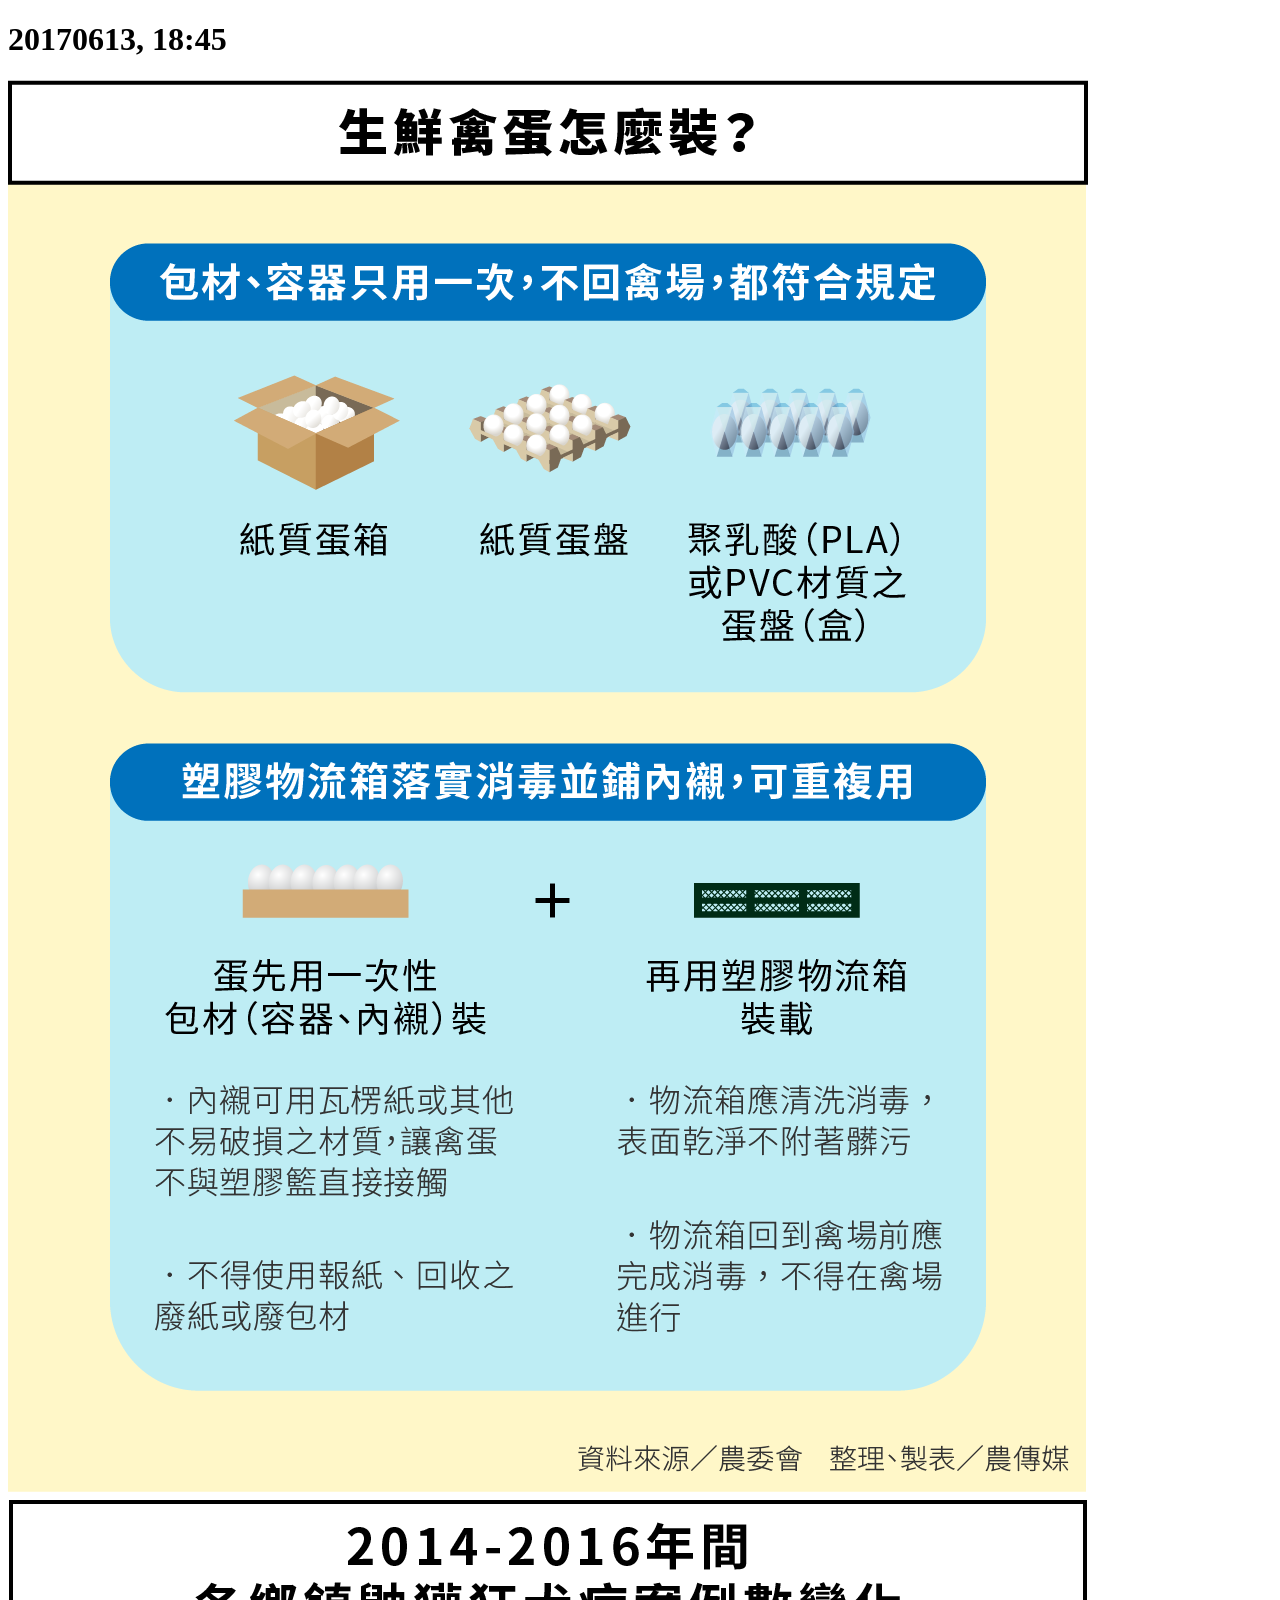
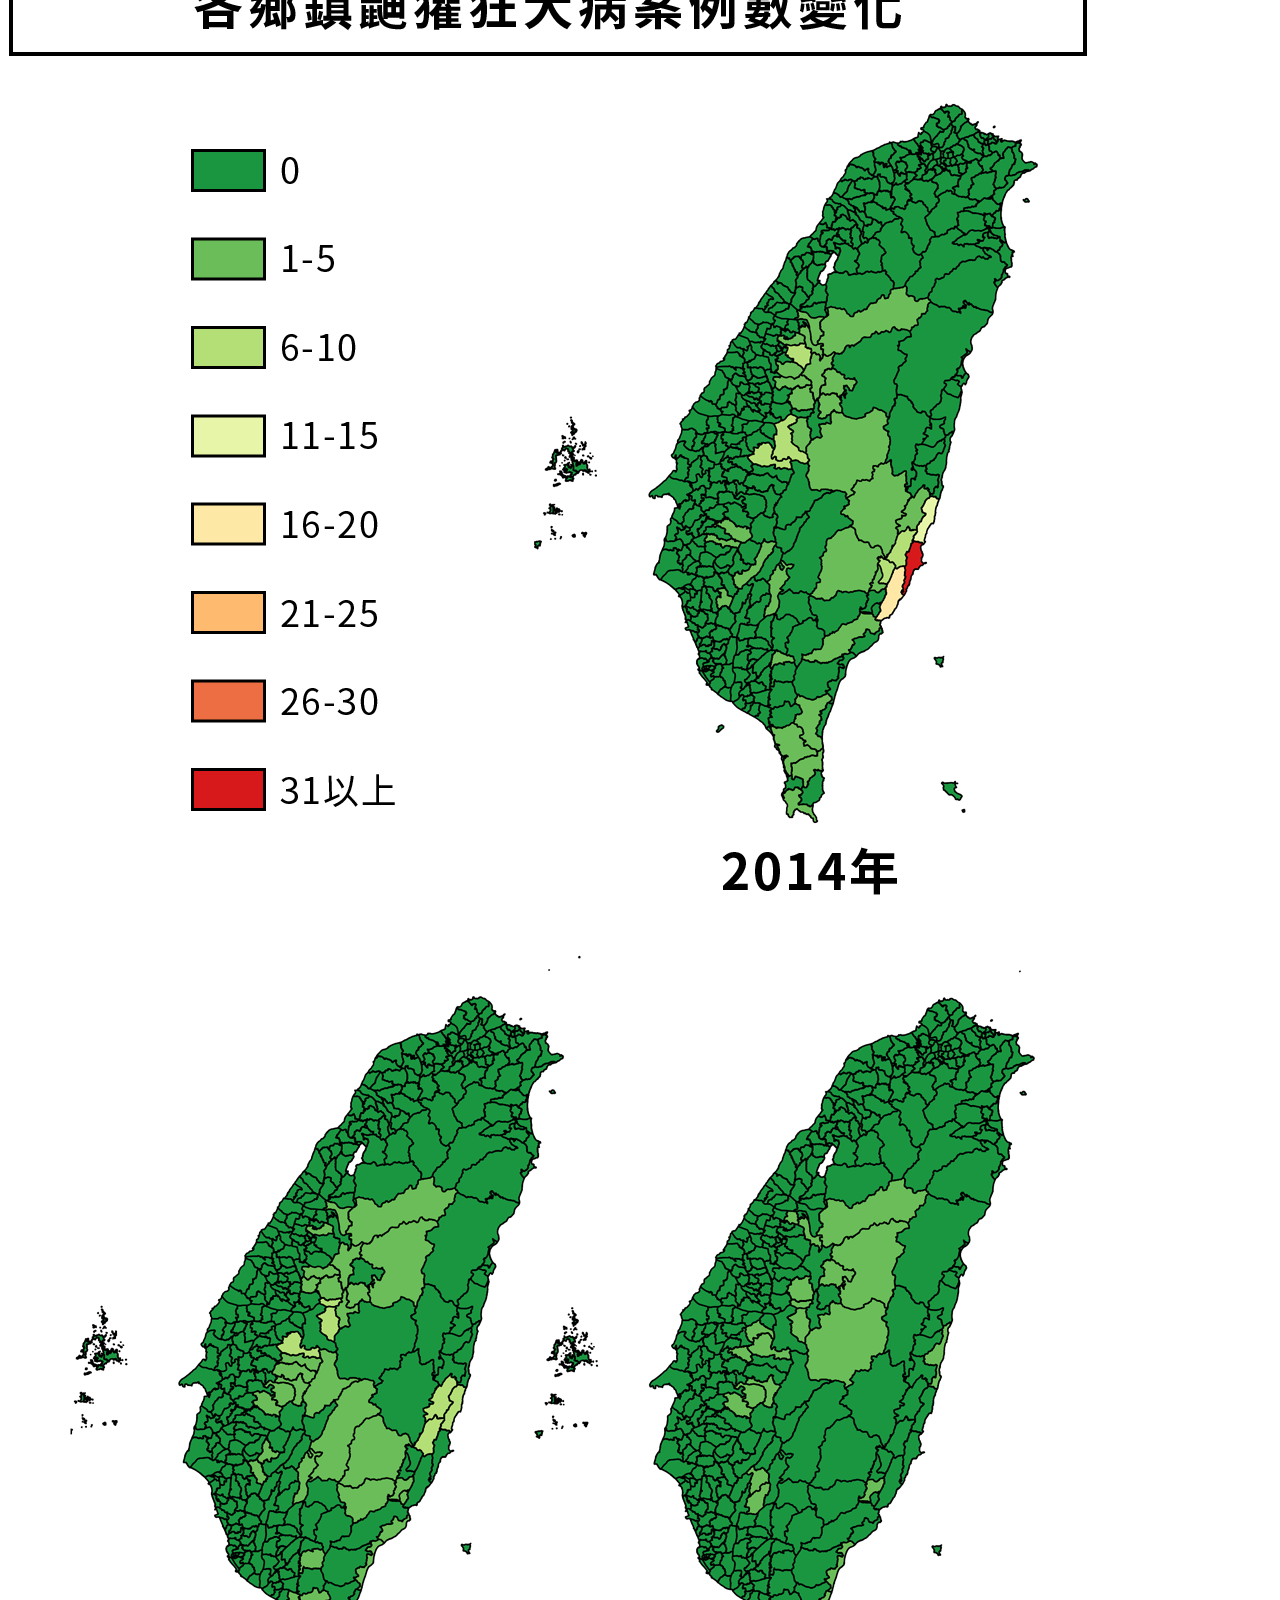
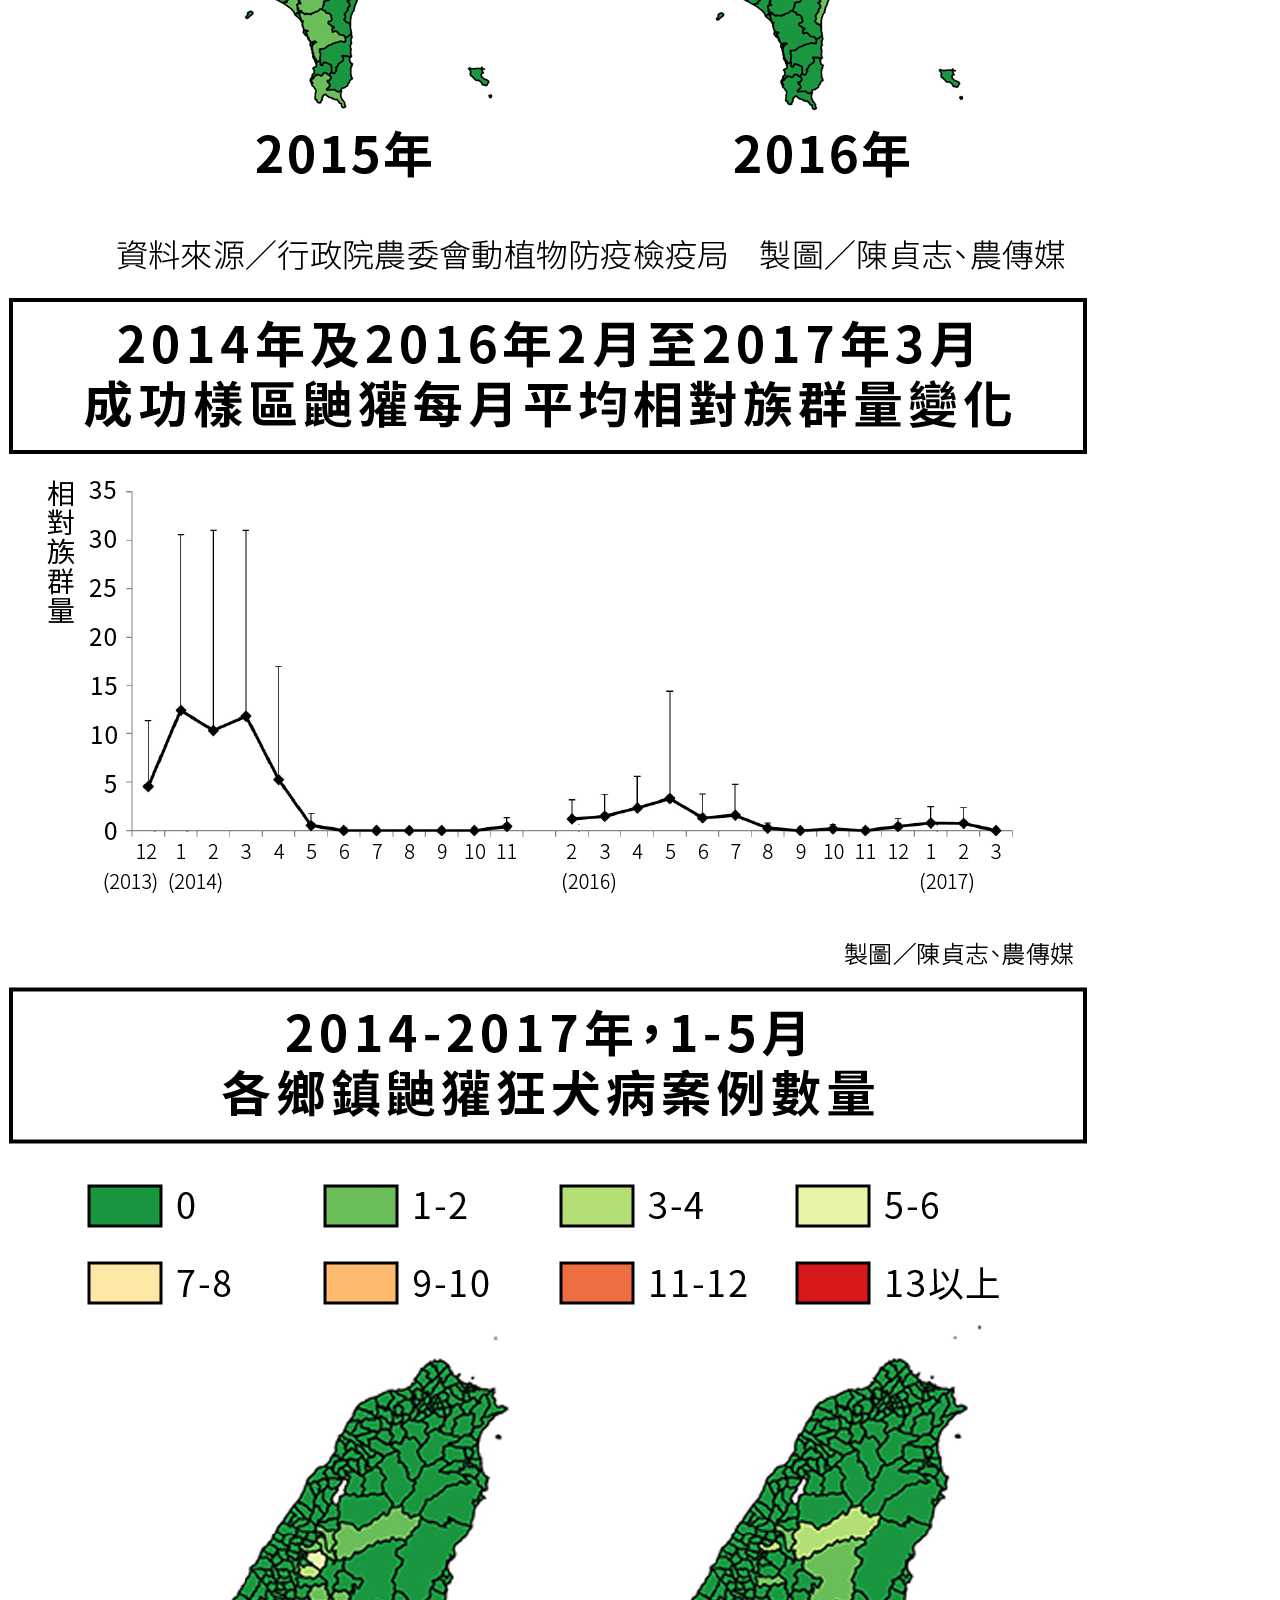
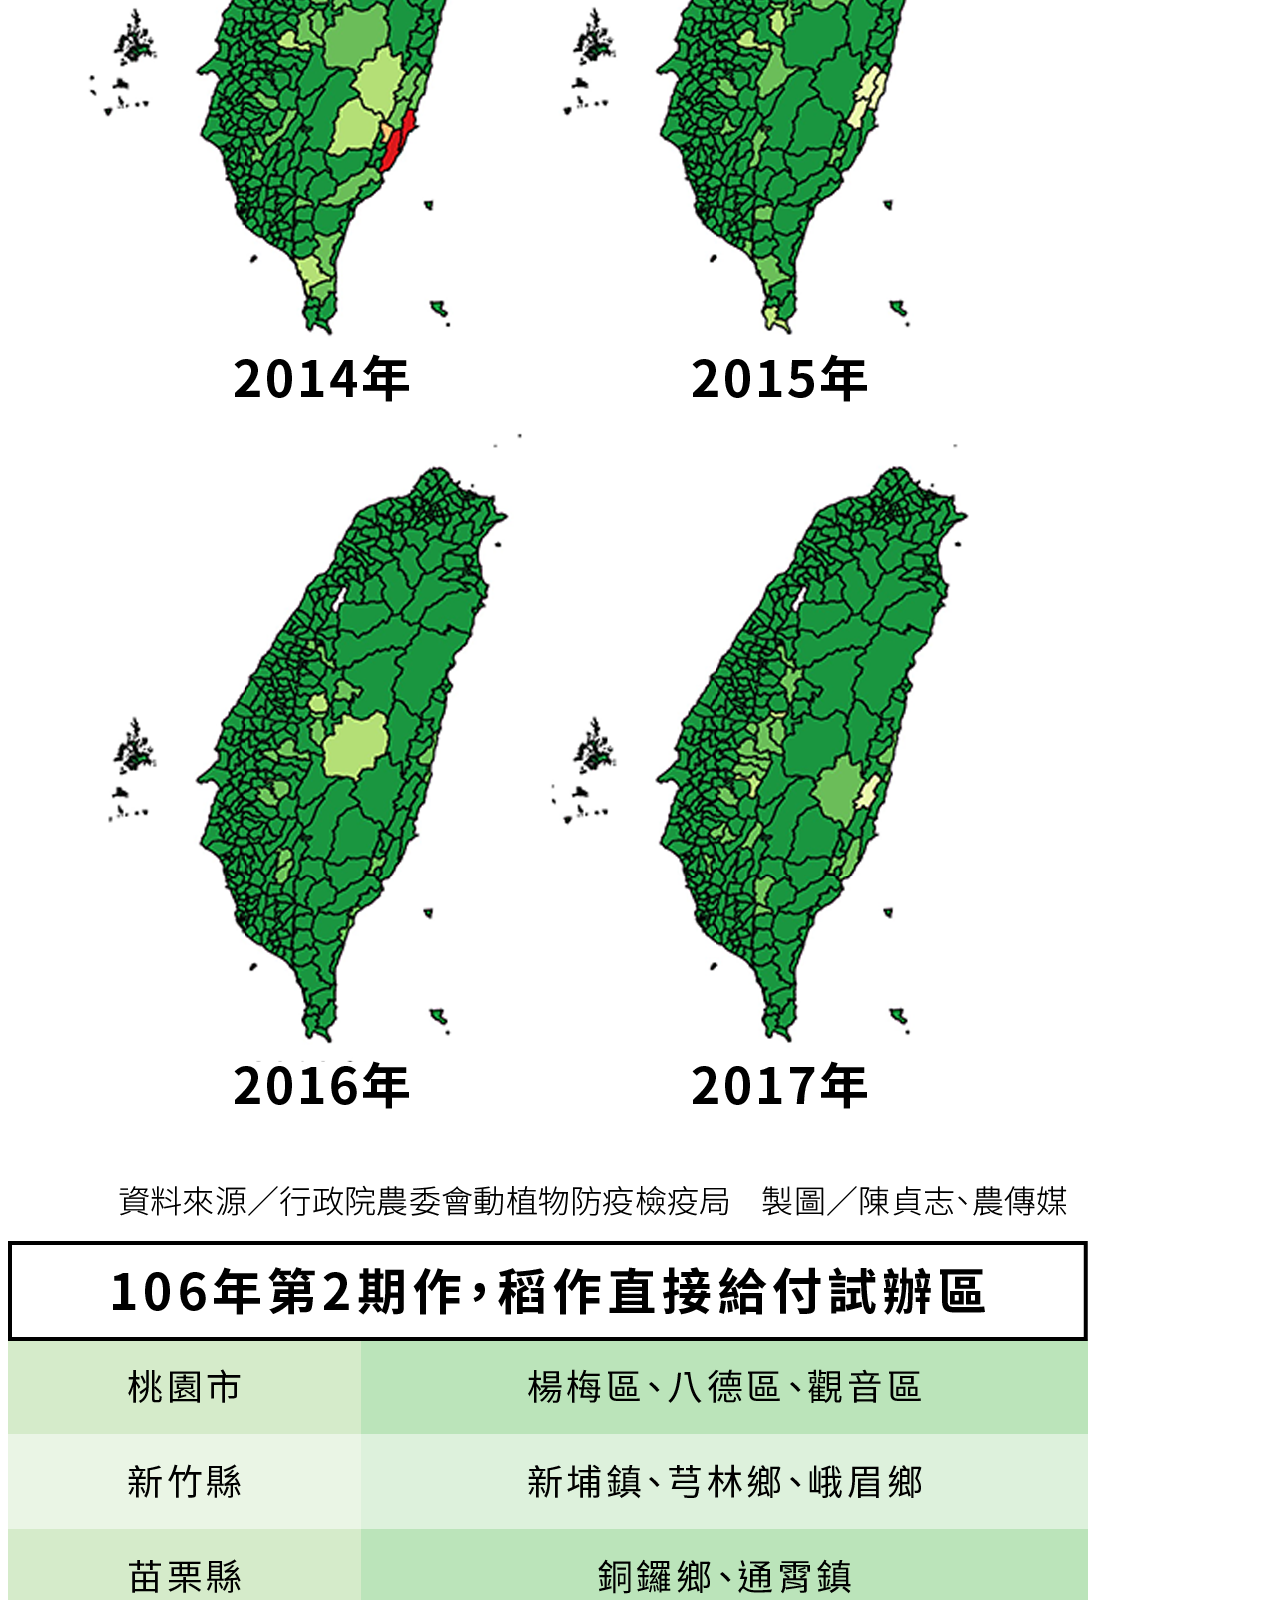
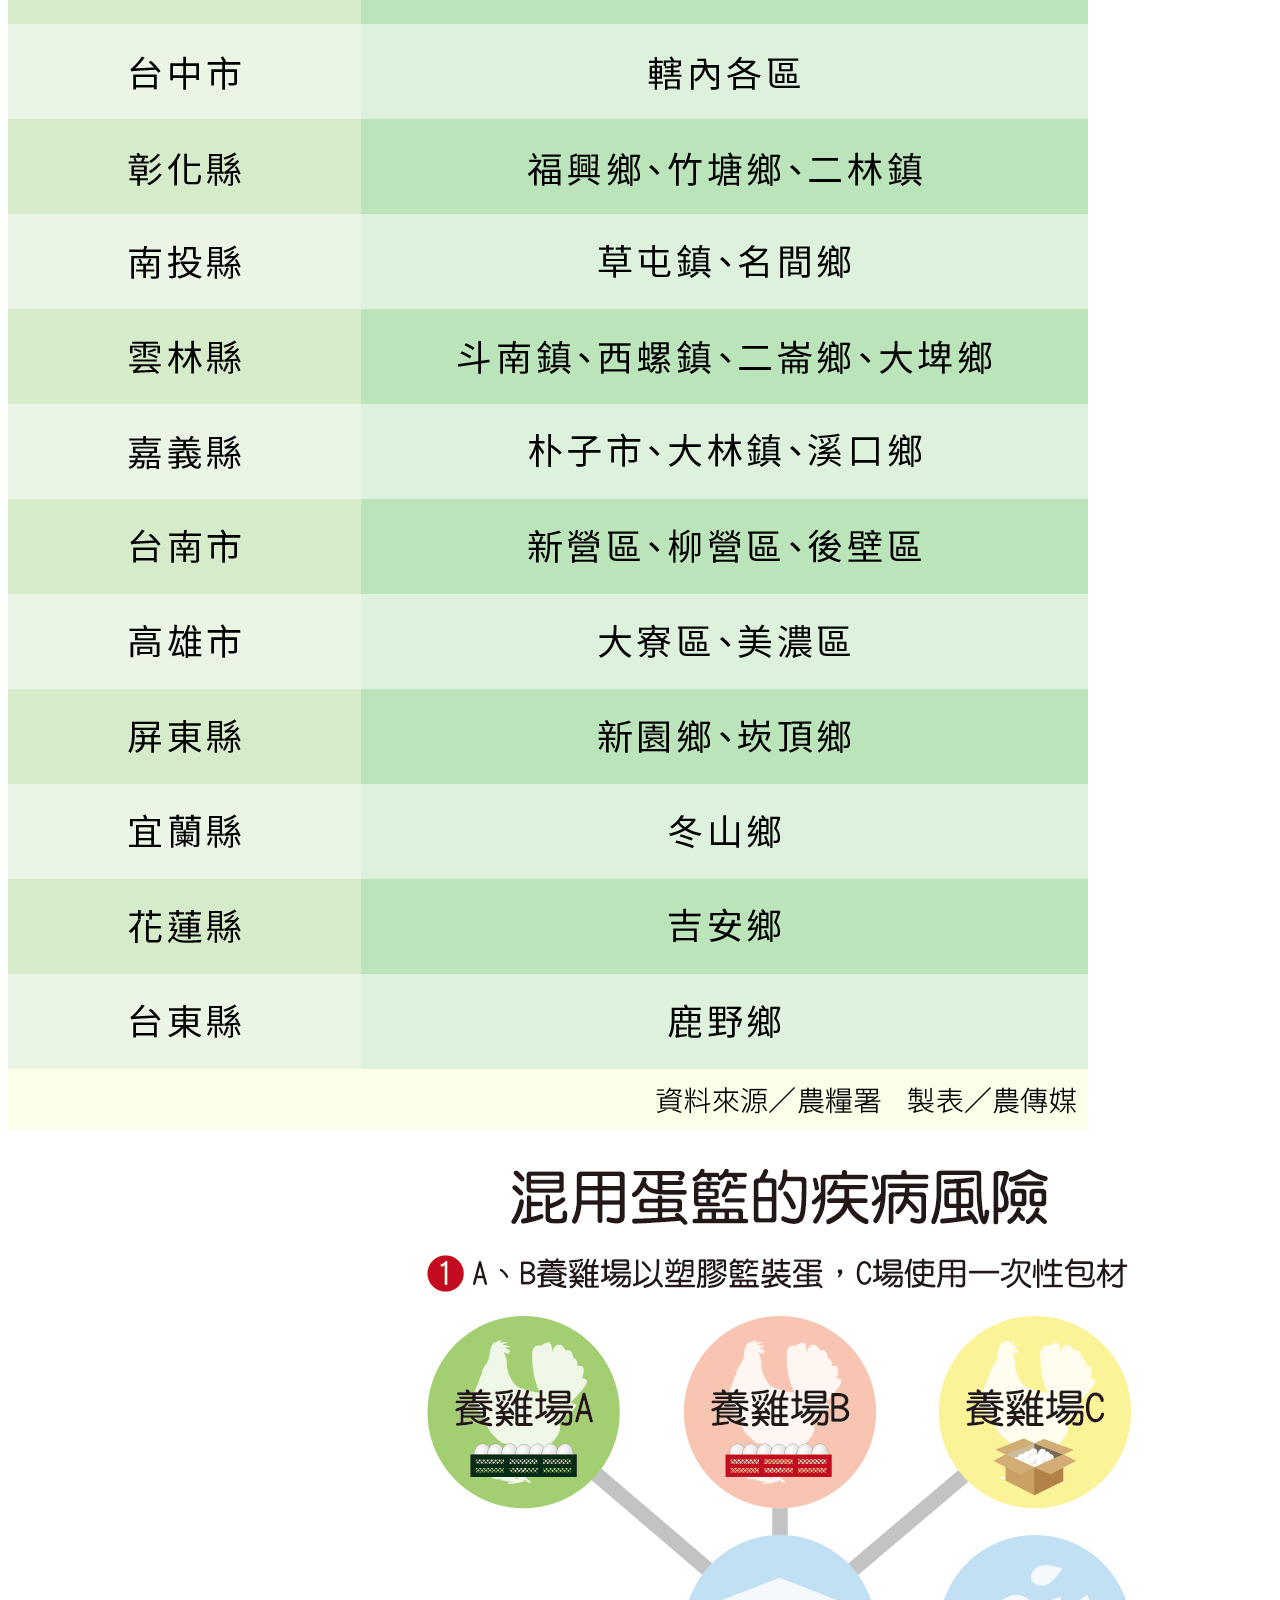
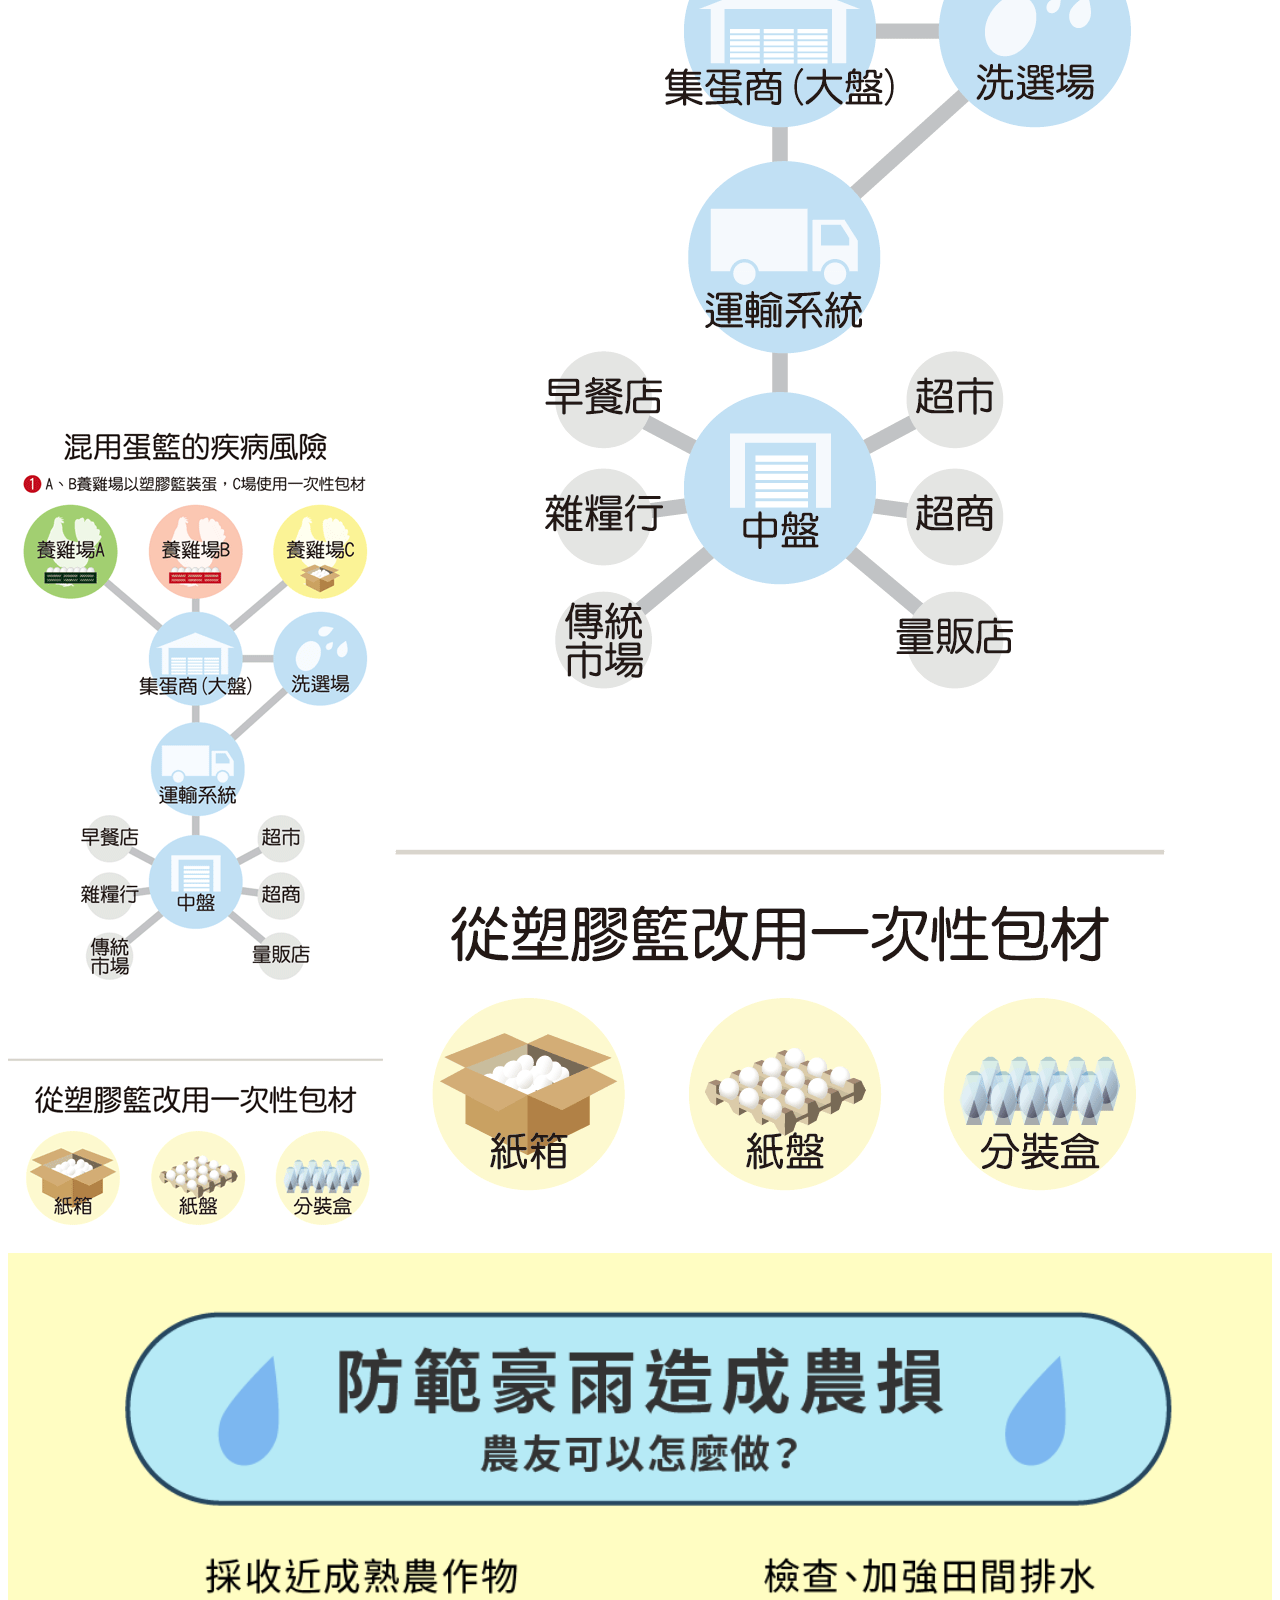
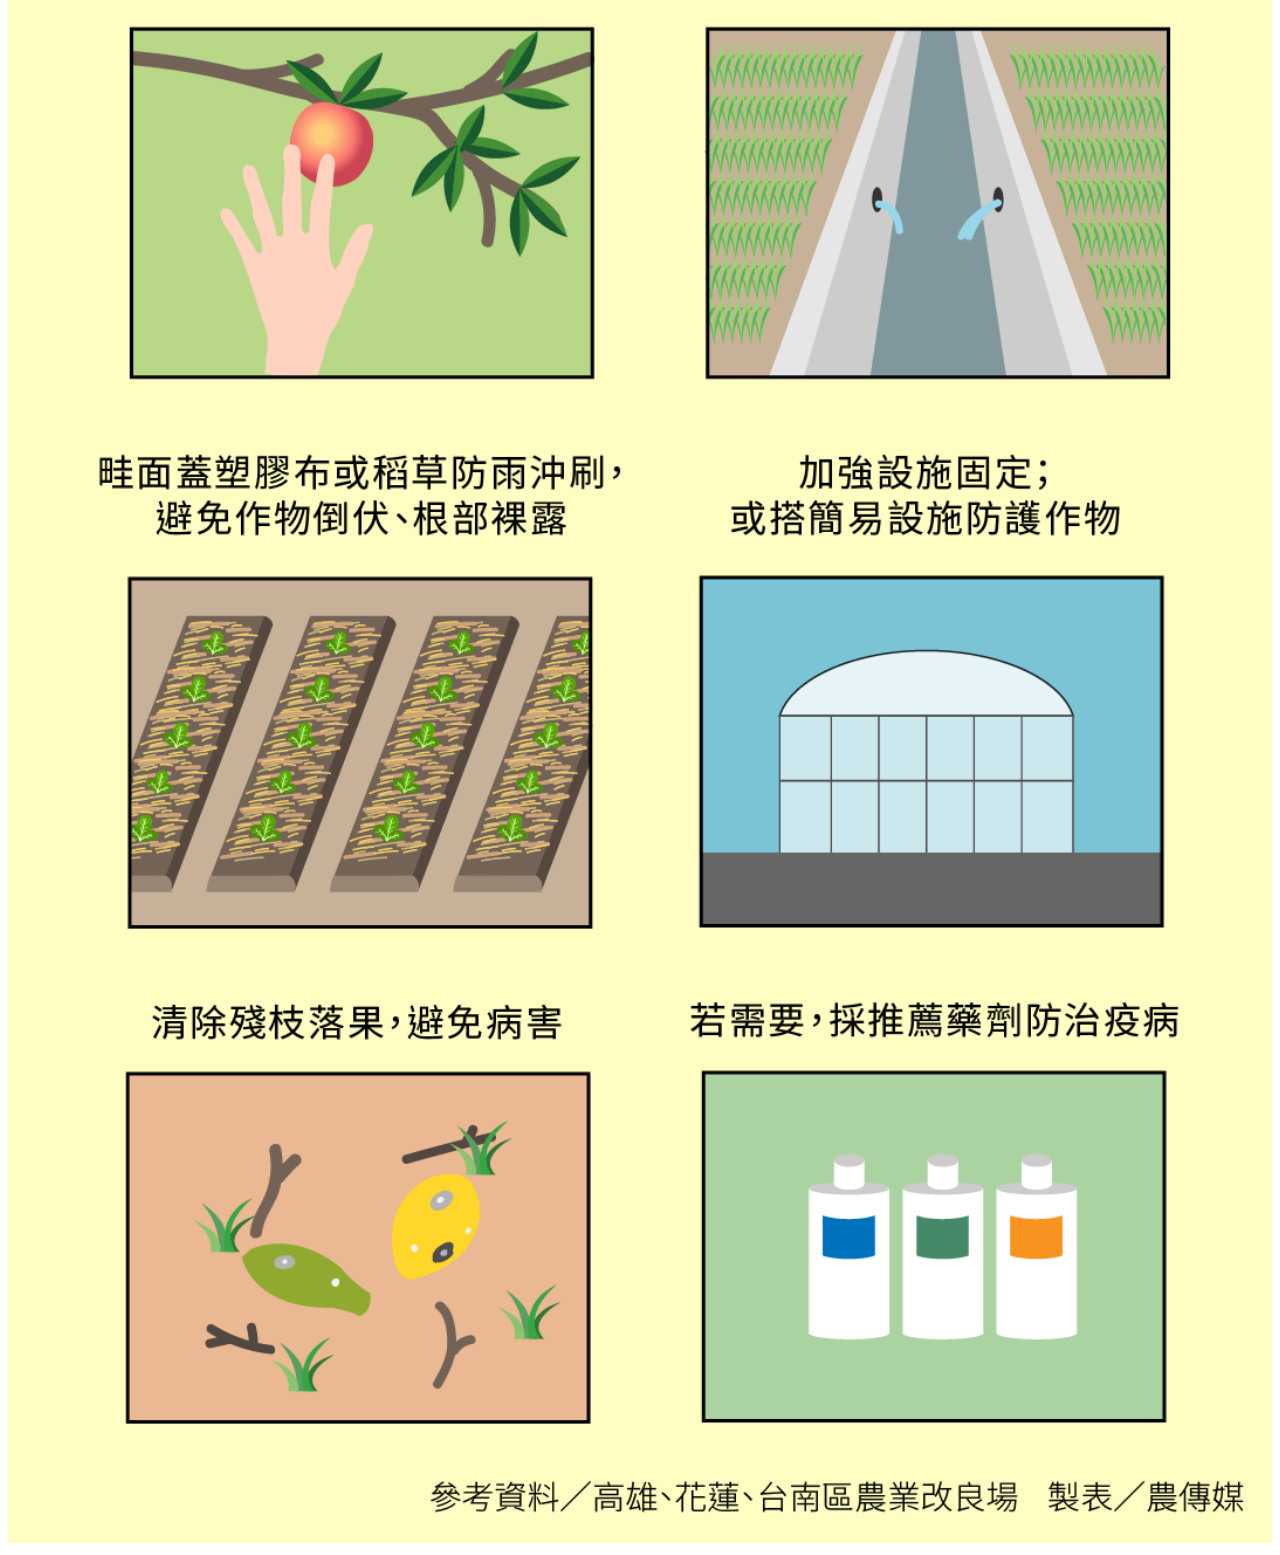
==== agriharvest/index.html @ ad8a4056 "0645" ====
<!DOCTYPE html>
<html>
<head>
</head>
<body>
<h1>20170613, 18:45</h1>
<img src="eggContainer.png" title="eggContainer">
<img src="badger3.png" title="badger3">
<img src="badger5.png" title="badger5">
<img src="badger6.png" title="badger6">

<img src="riceDirect0607.png" title="riceDirect0607">
<img src="eggBoxMix_375.gif" title="eggBoxMix_375">
<img src="eggBoxMix.gif" title="eggBoxMix">
<img src="rain.png" title="rain" width="100%"/>
</body>
</html>
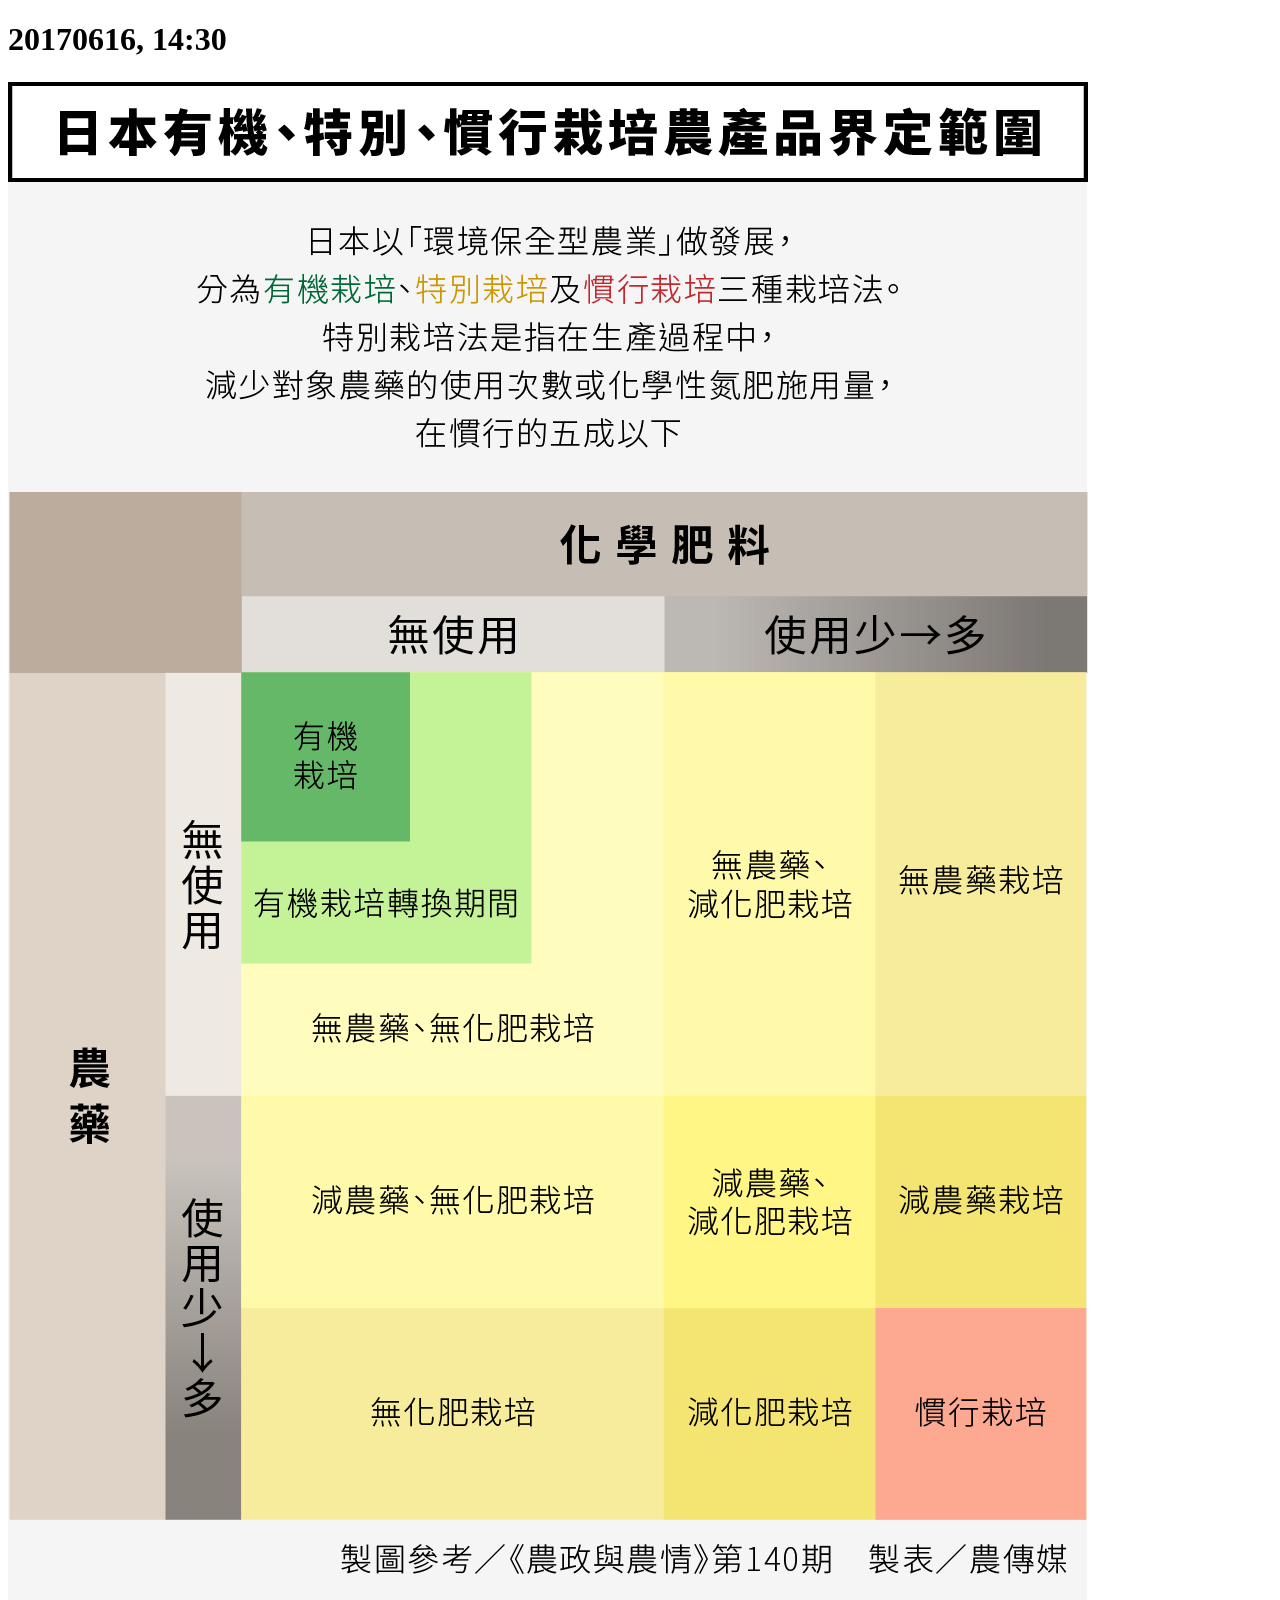
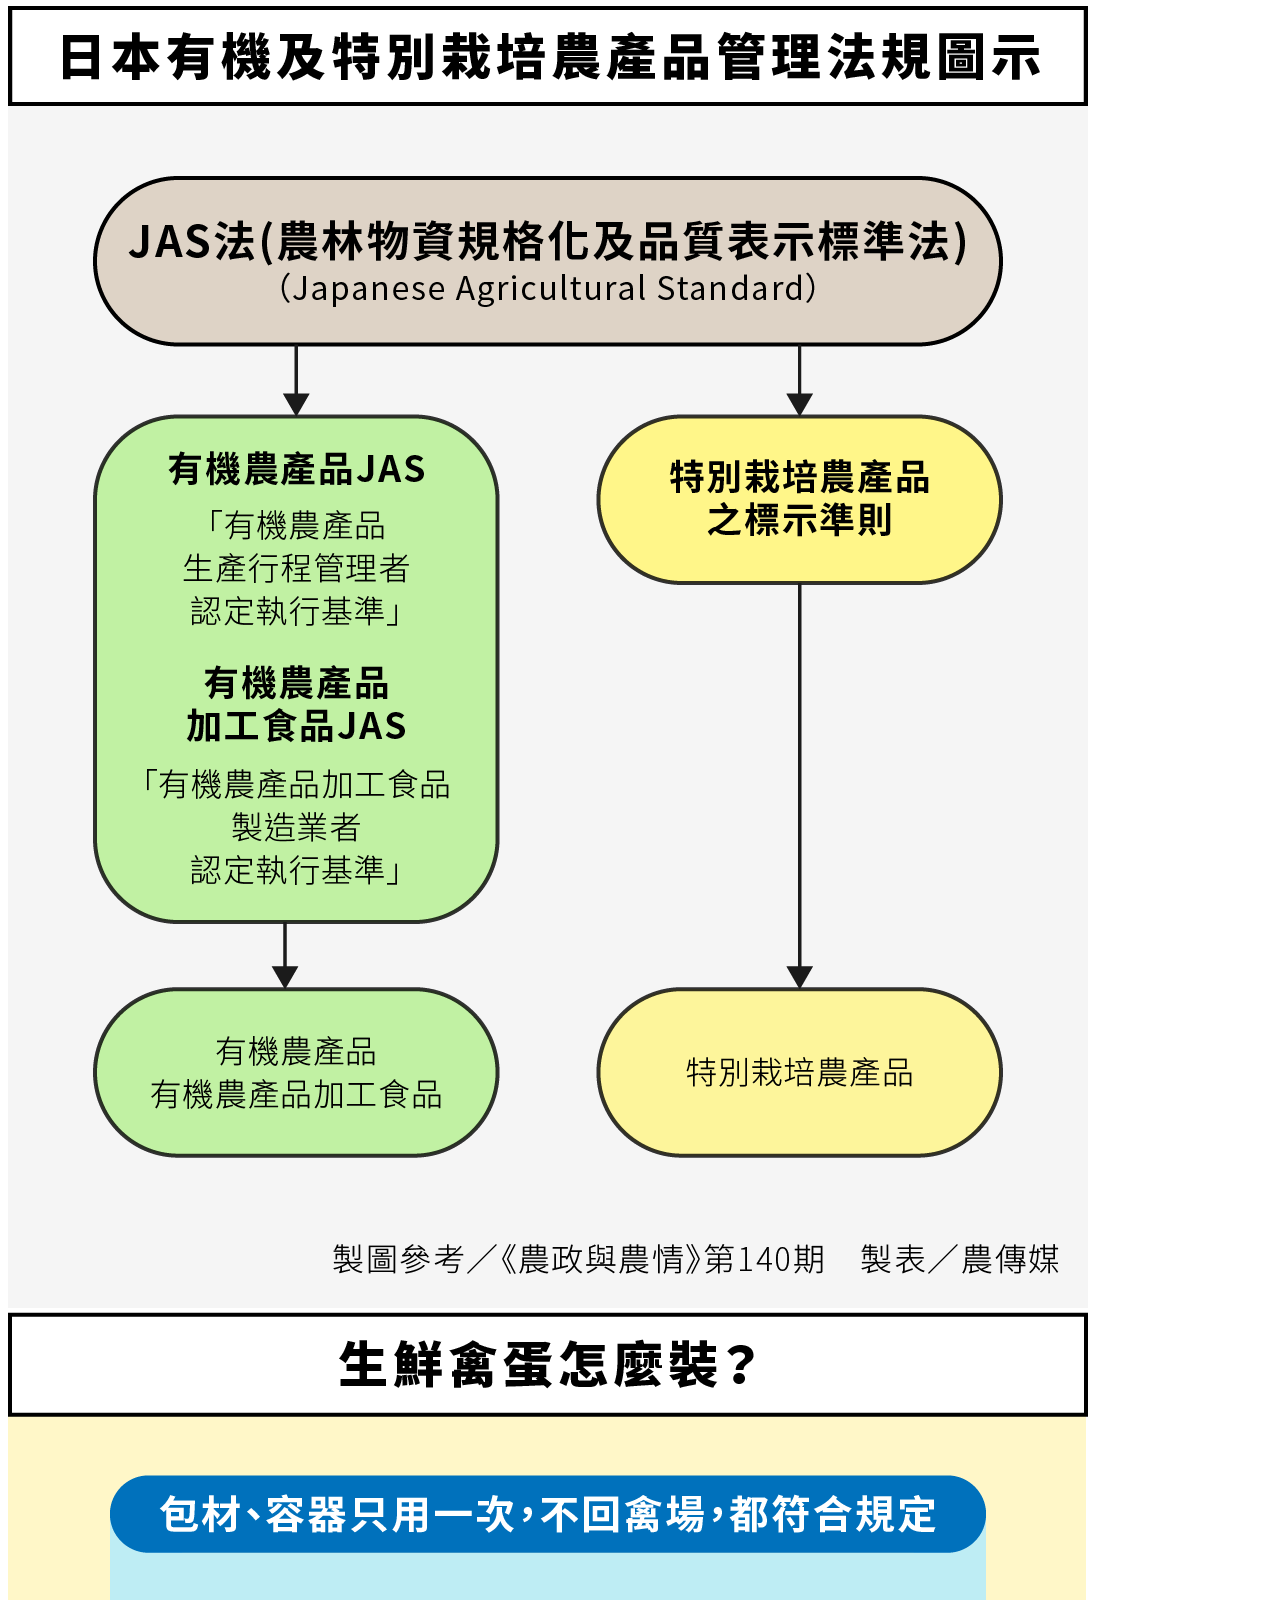
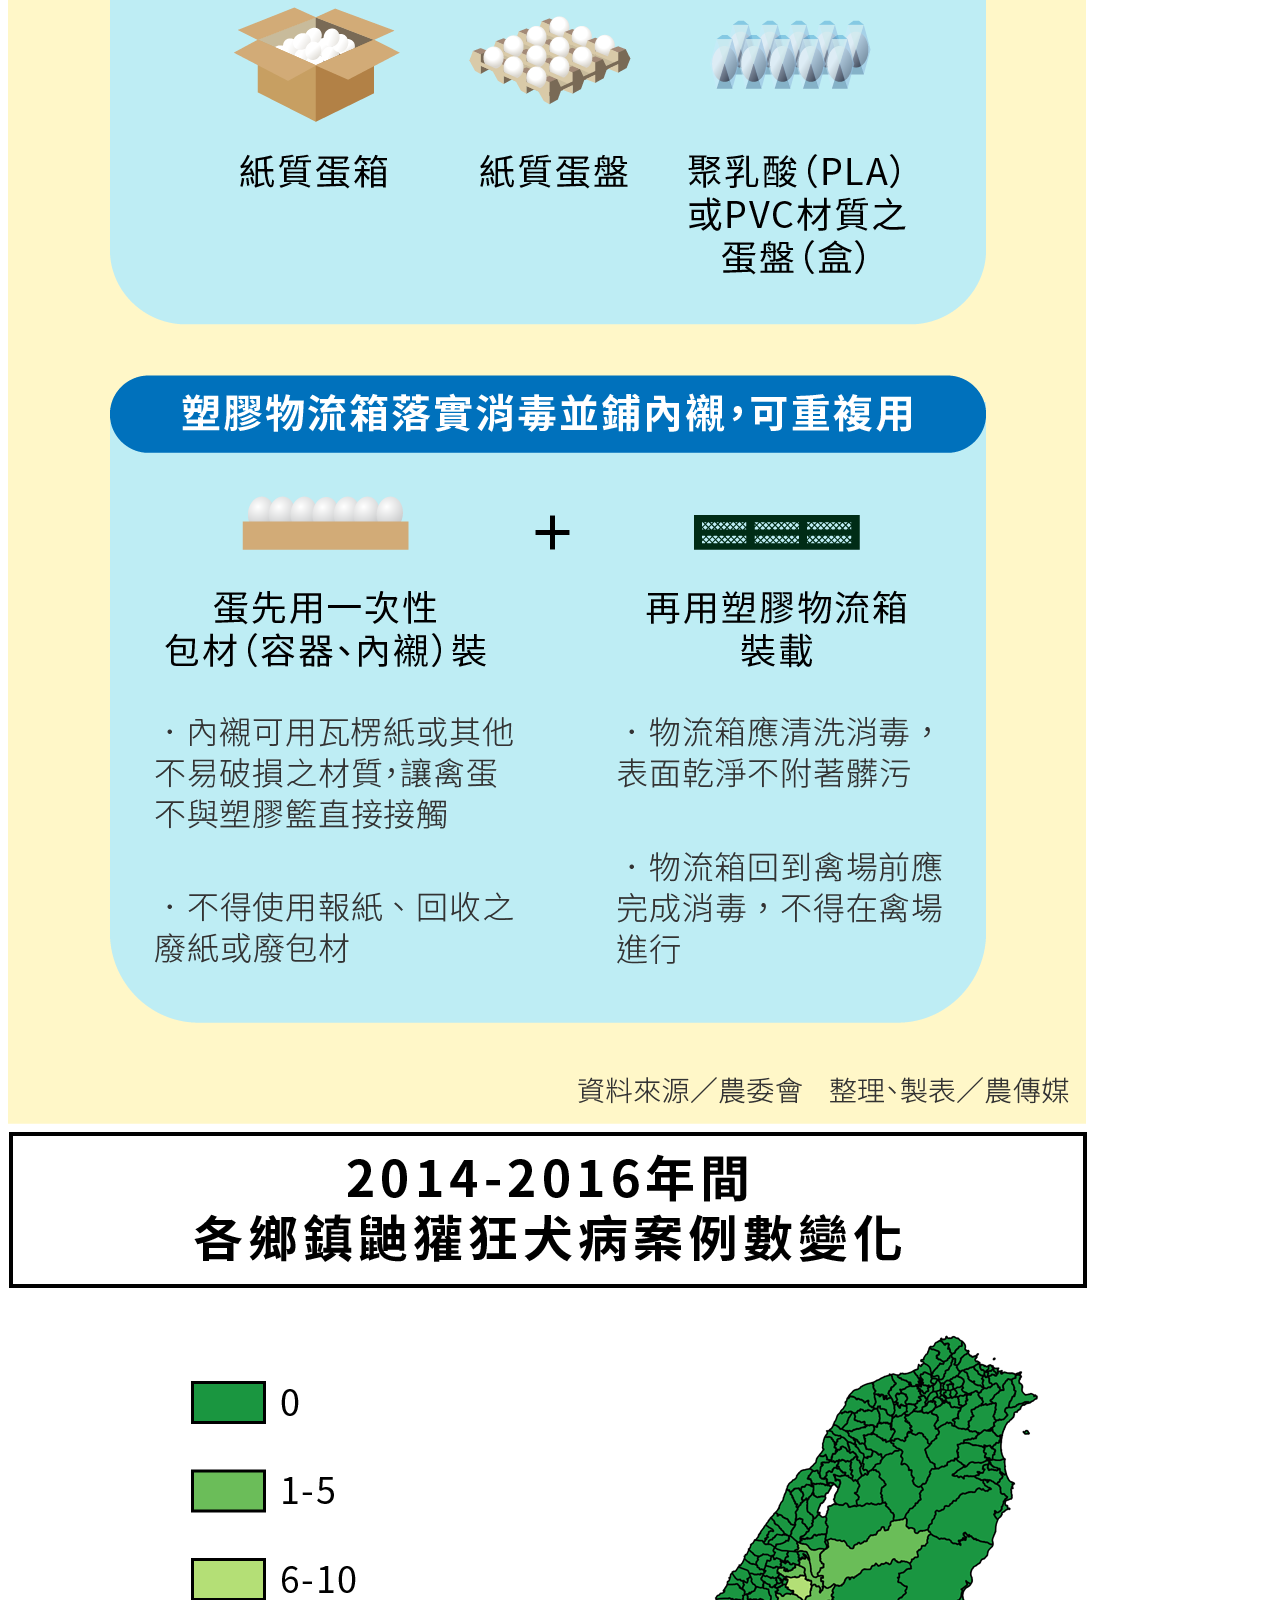
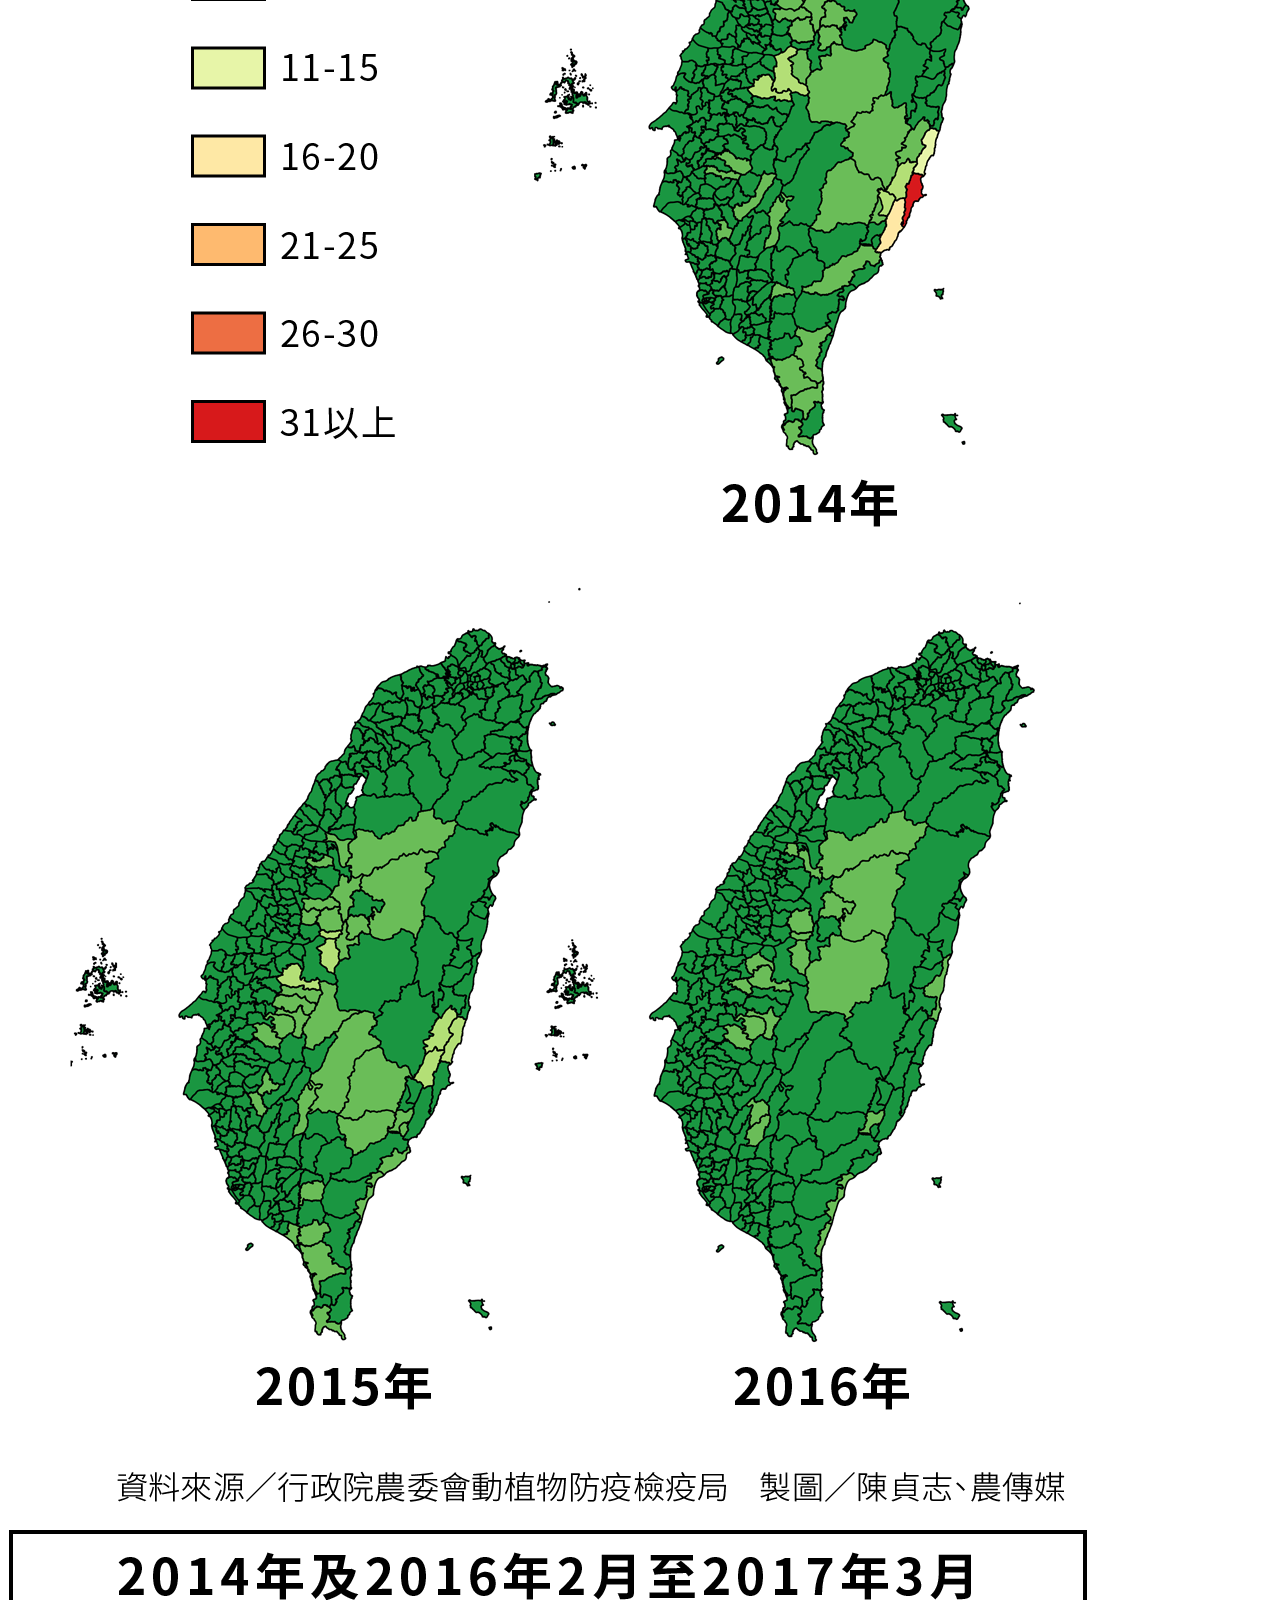
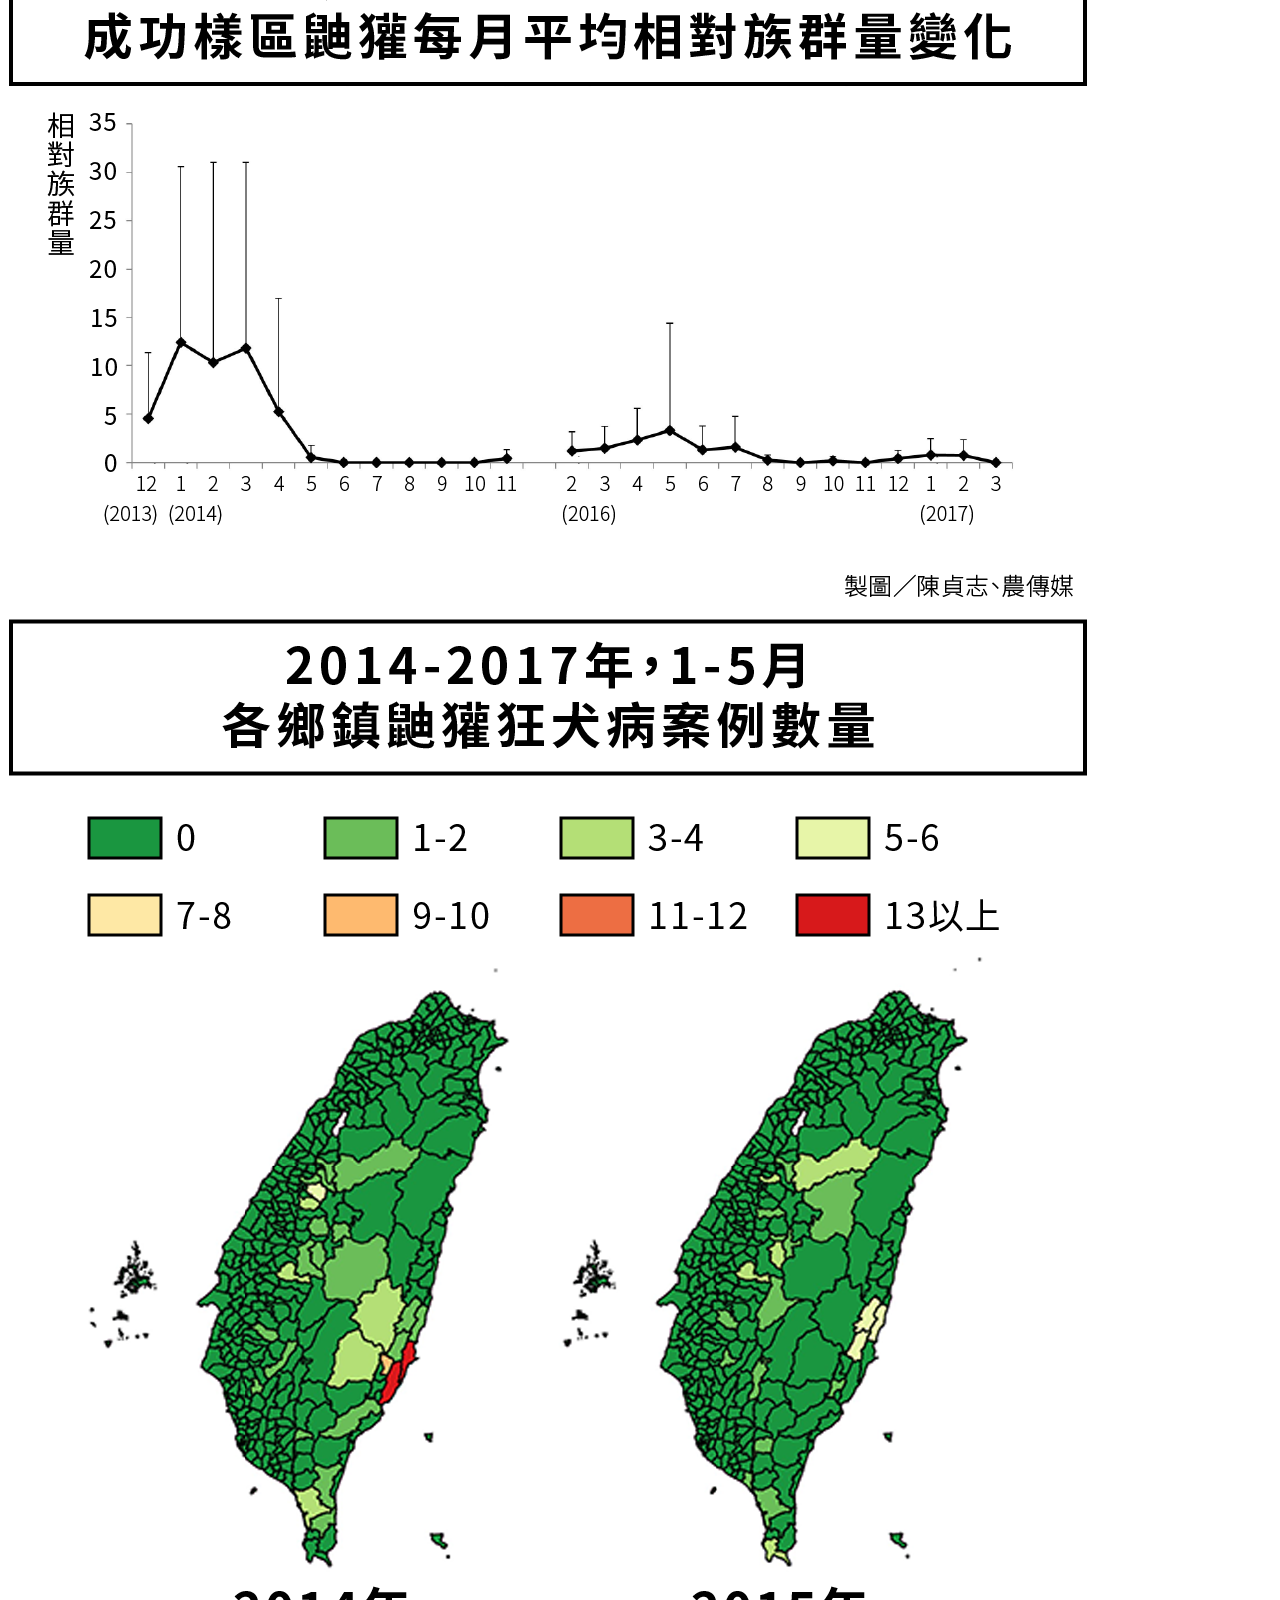
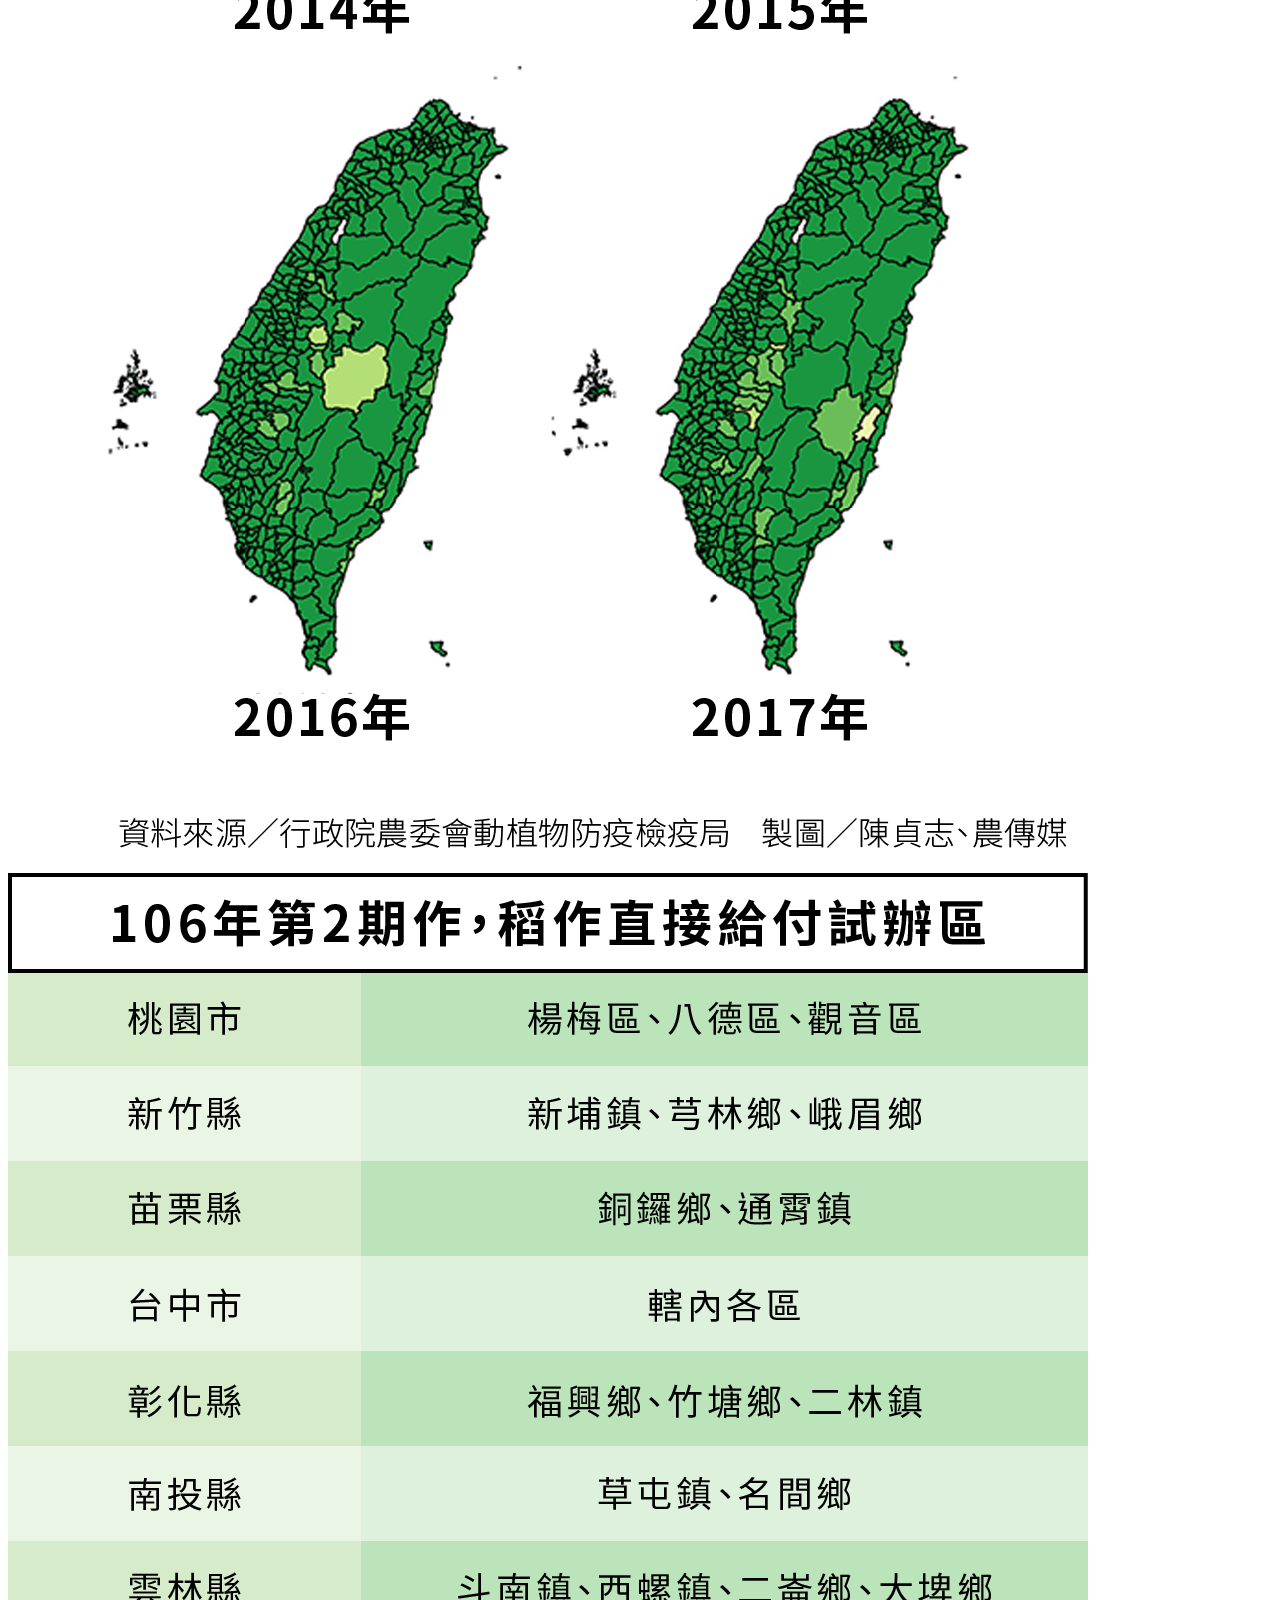
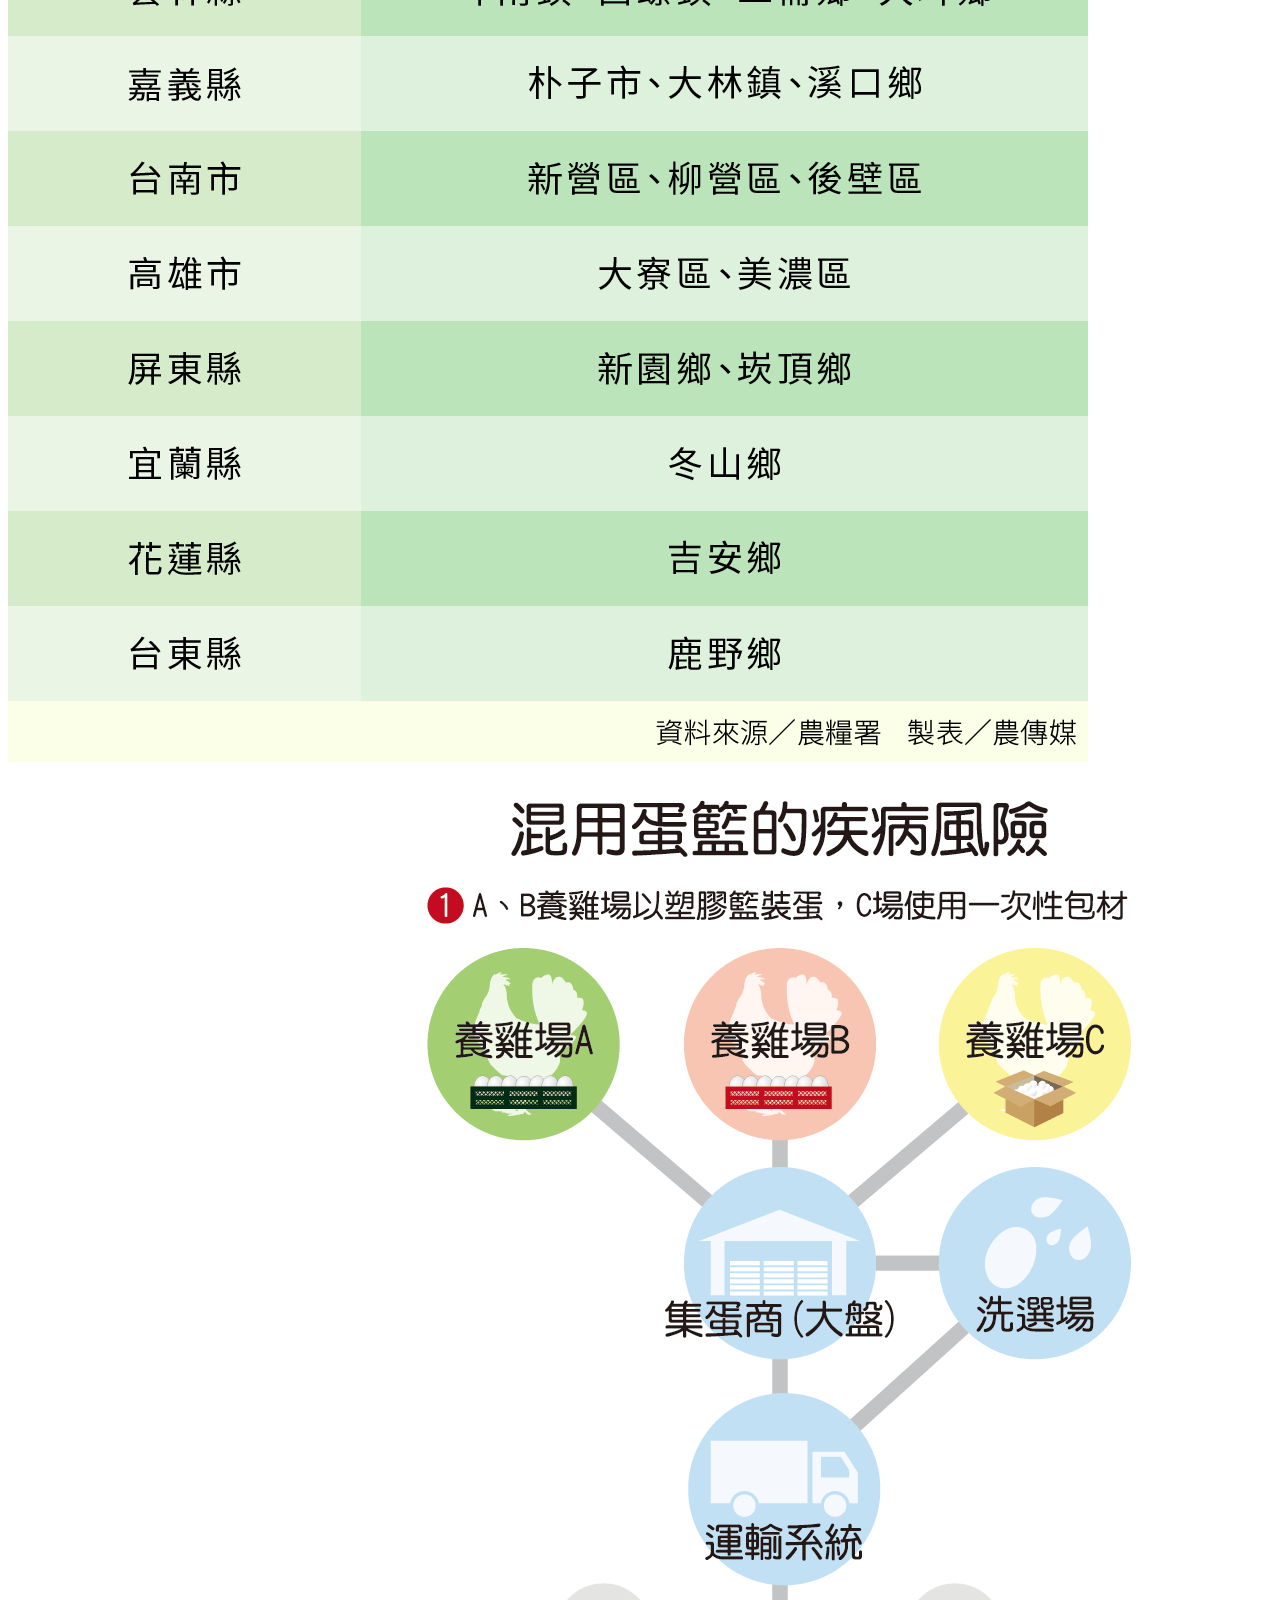
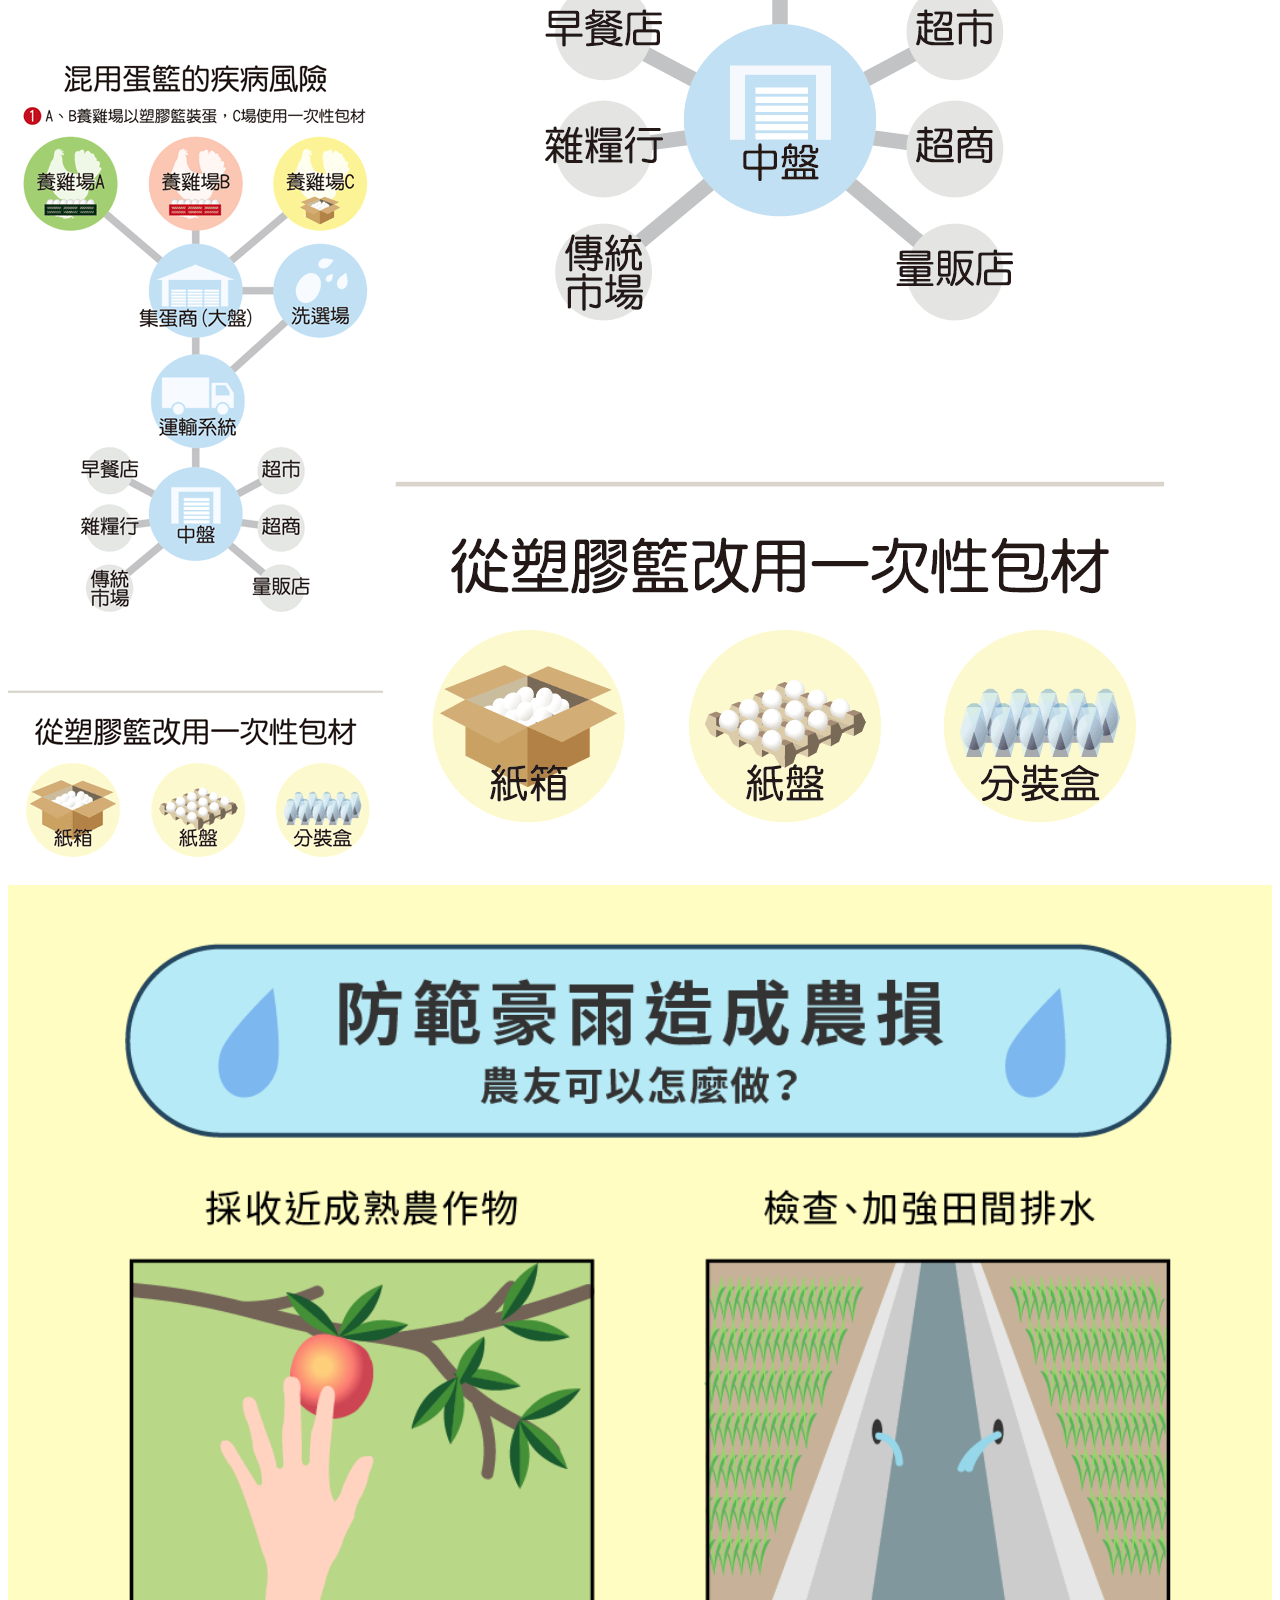
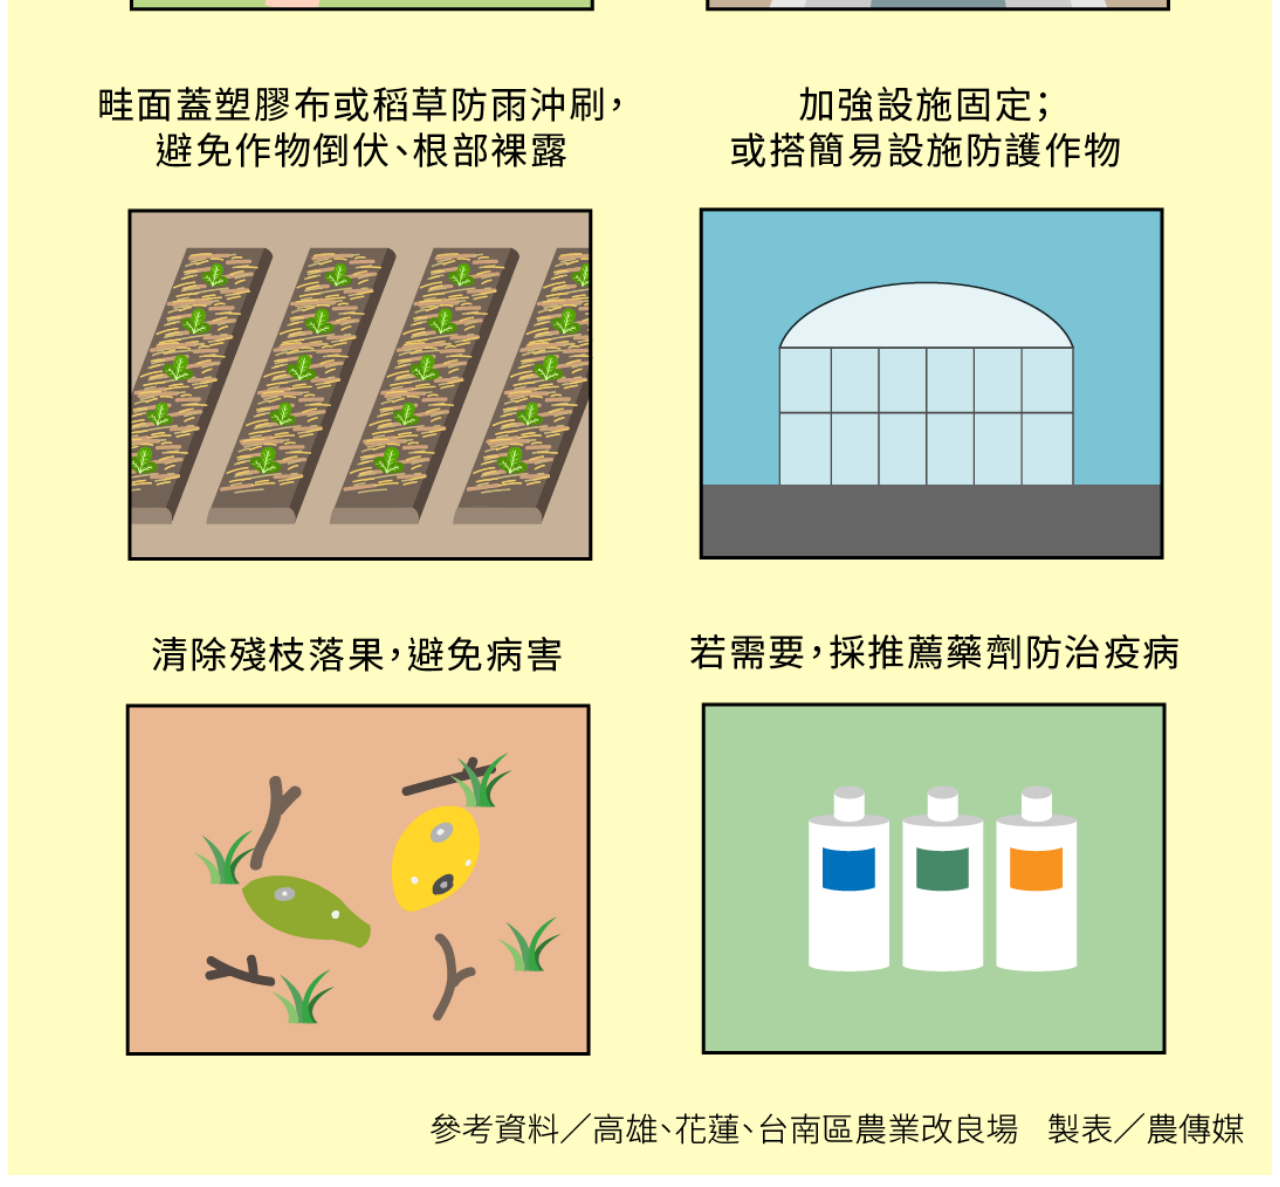
==== commit b24ba074: "0616" ====
--- a/agriharvest/index.html
+++ b/agriharvest/index.html
@@ -3,7 +3,10 @@
 <head>
 </head>
 <body>
-<h1>20170613, 18:45</h1>
+<h1>20170616, 14:30</h1>
+
+<img src="friendly_wang_1.png" title="friendly_wang_1">
+<img src="friendly_wang_2.png" title="friendly_wang_2">
 <img src="eggContainer.png" title="eggContainer">
 <img src="badger3.png" title="badger3">
 <img src="badger5.png" title="badger5">
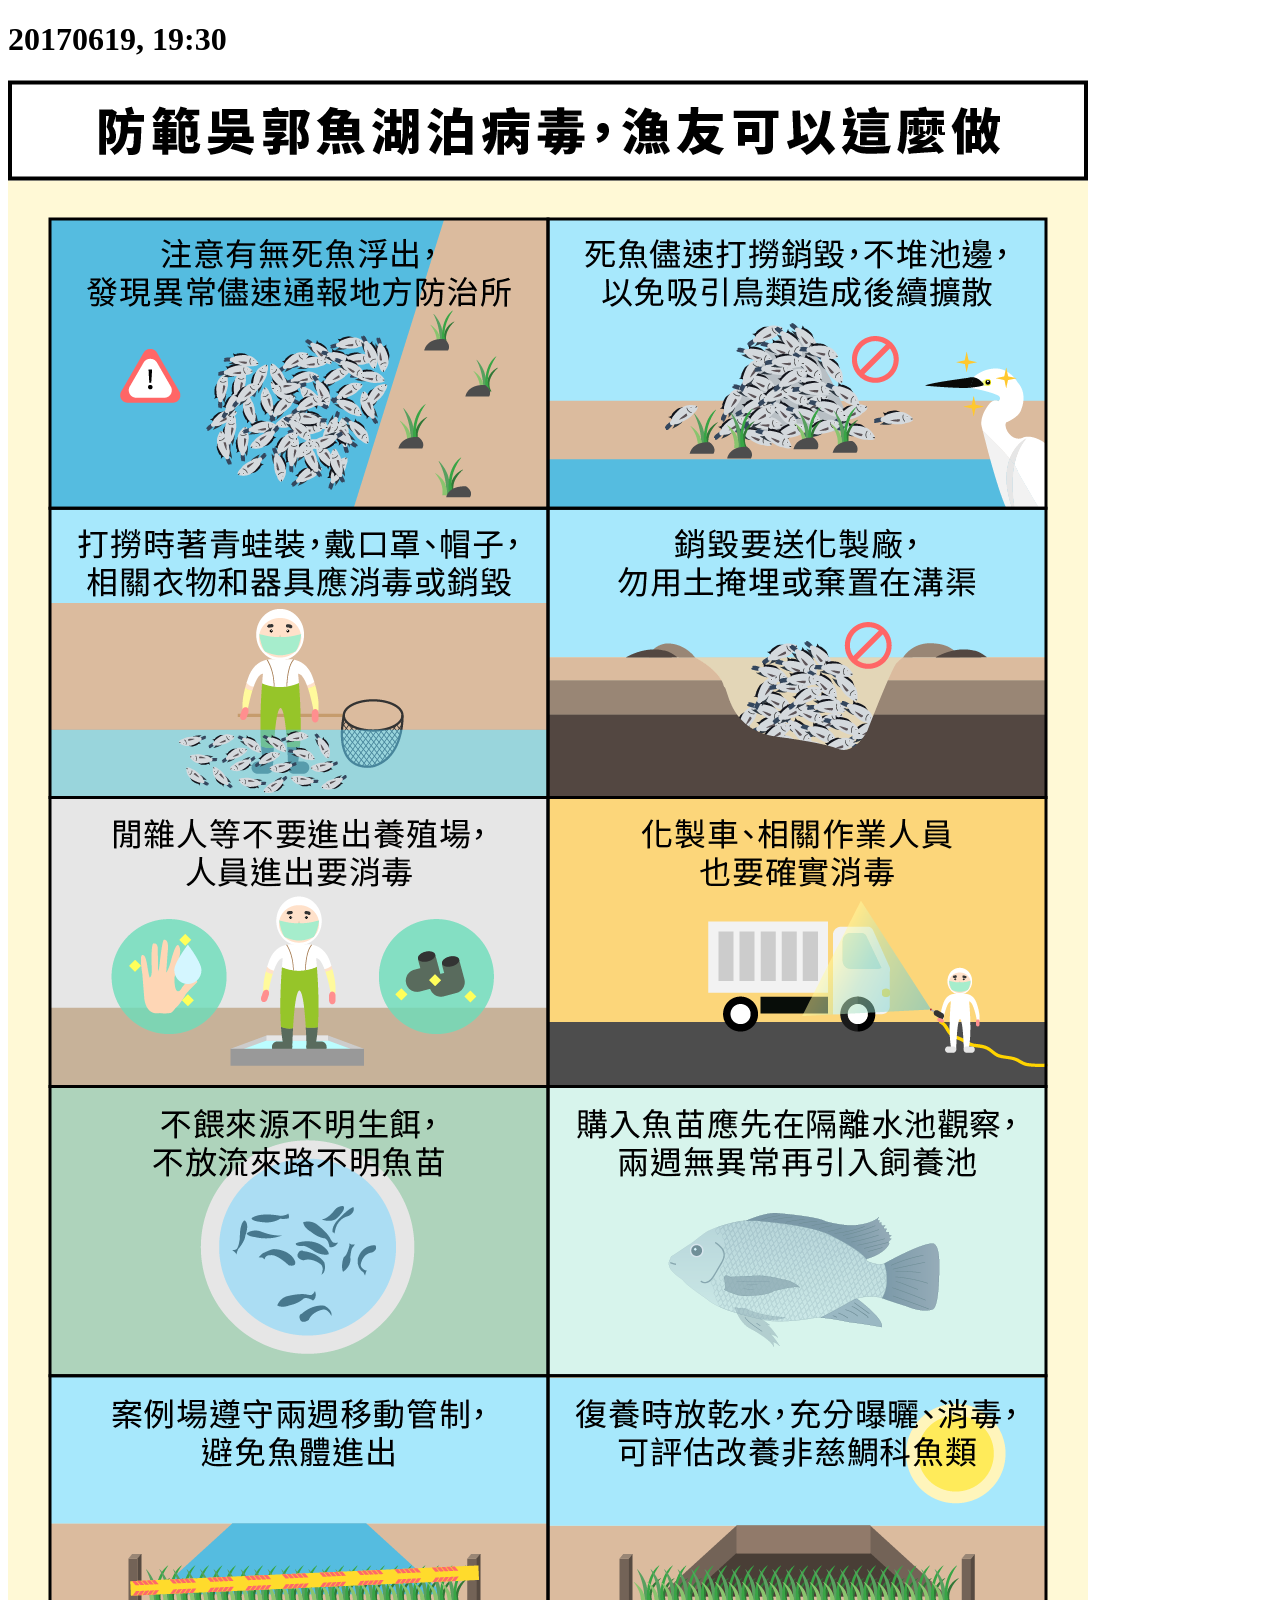
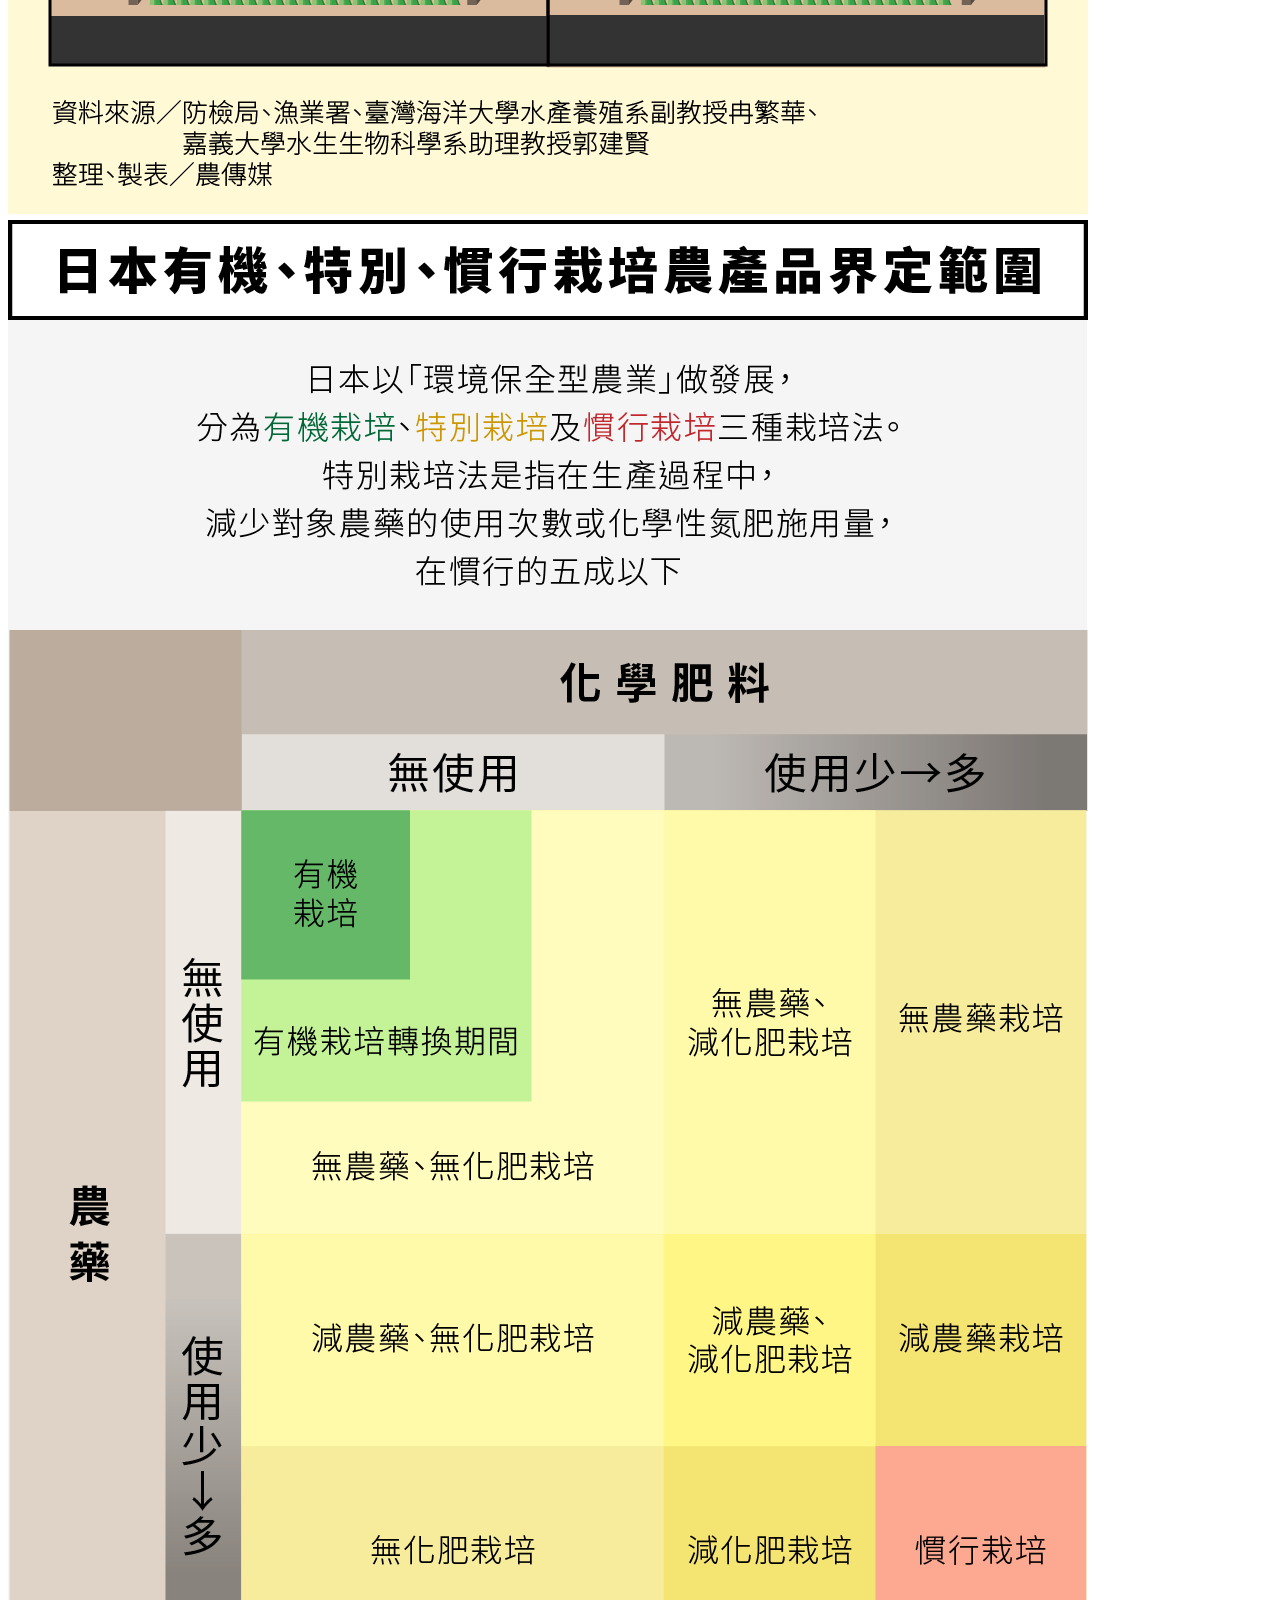
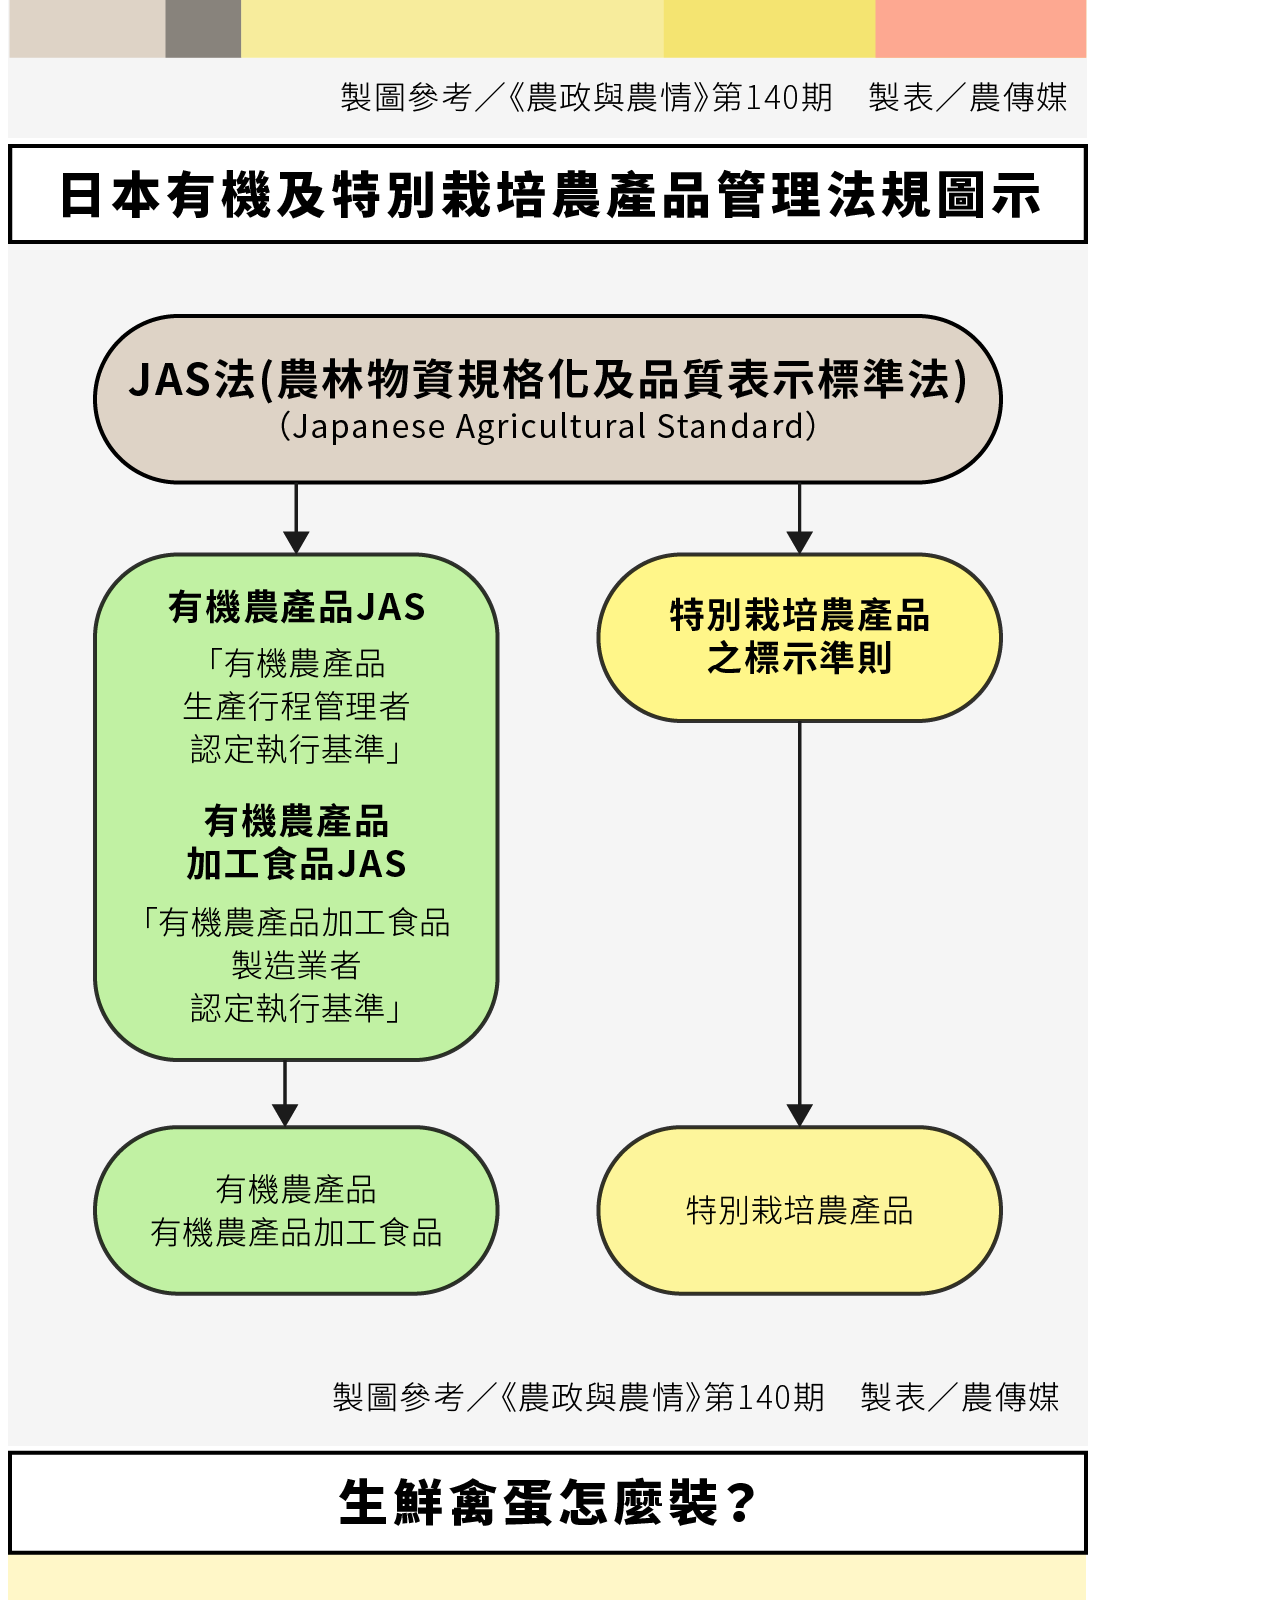
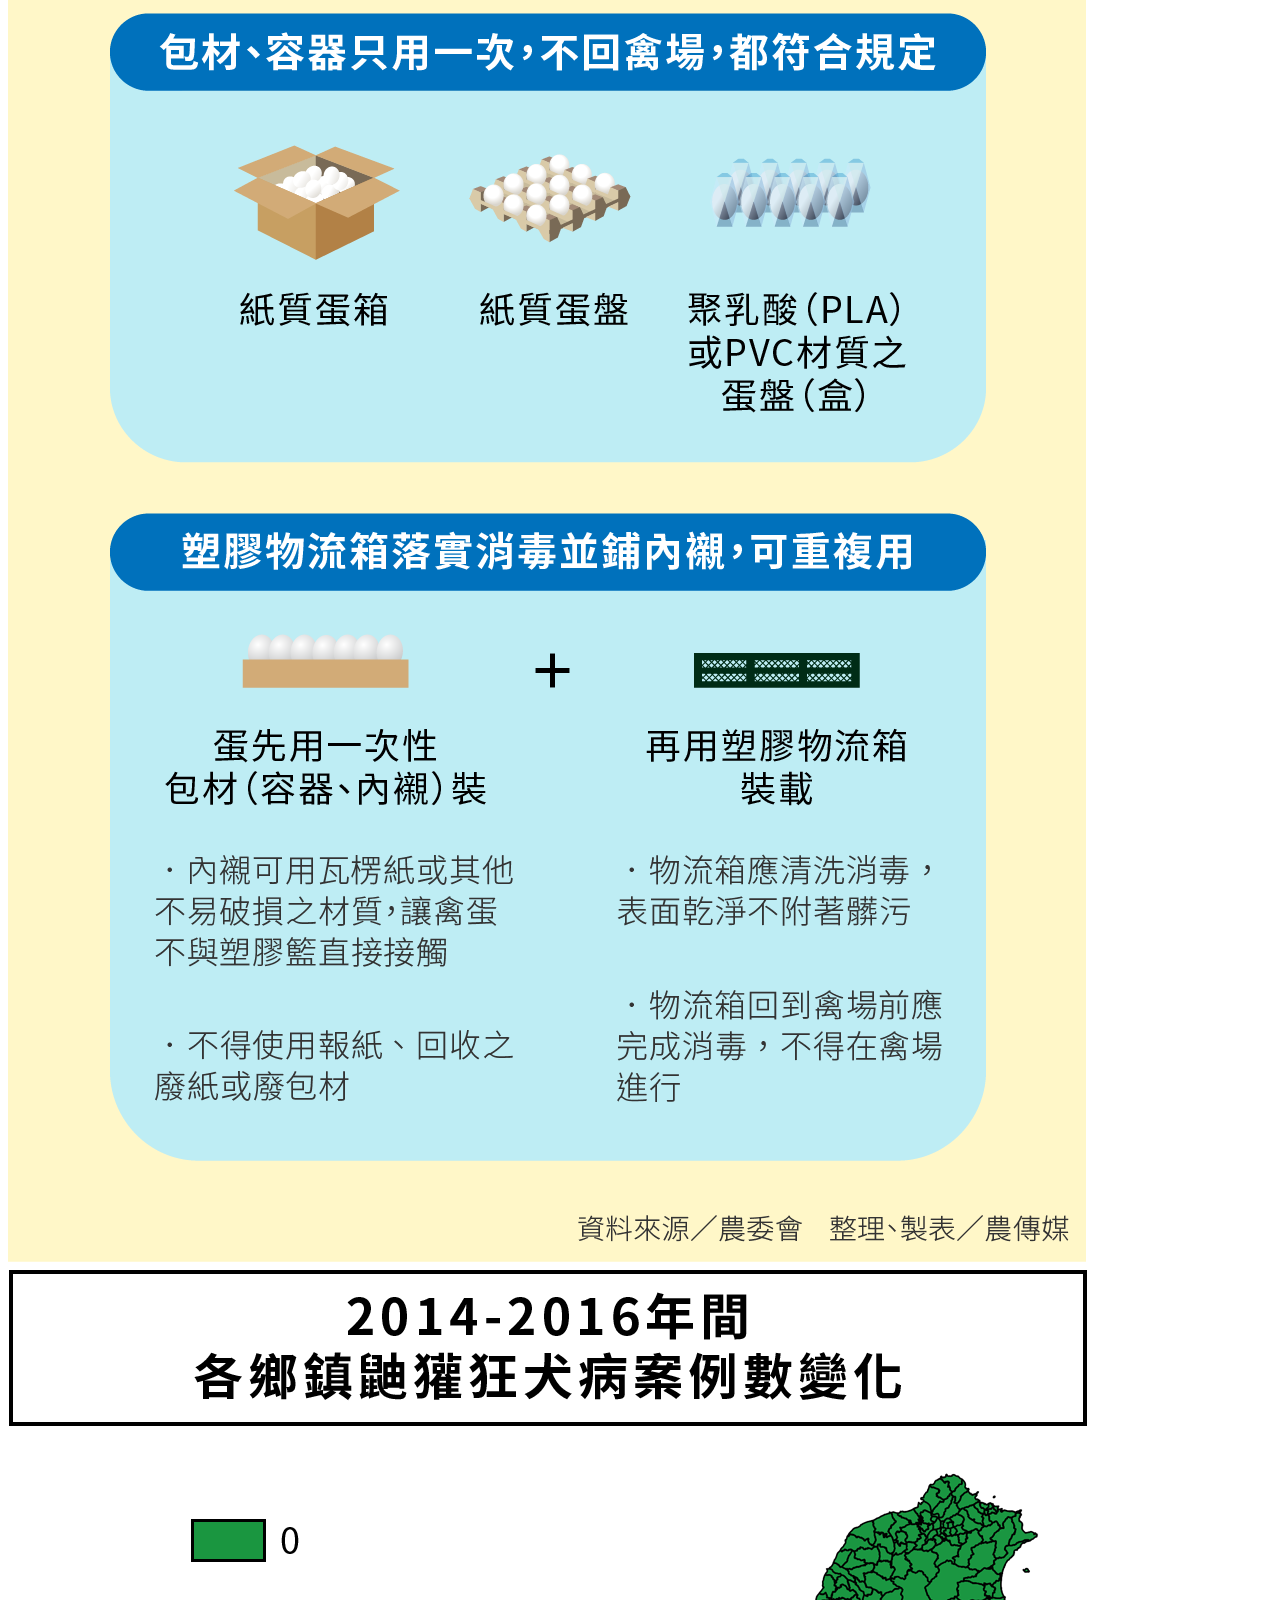
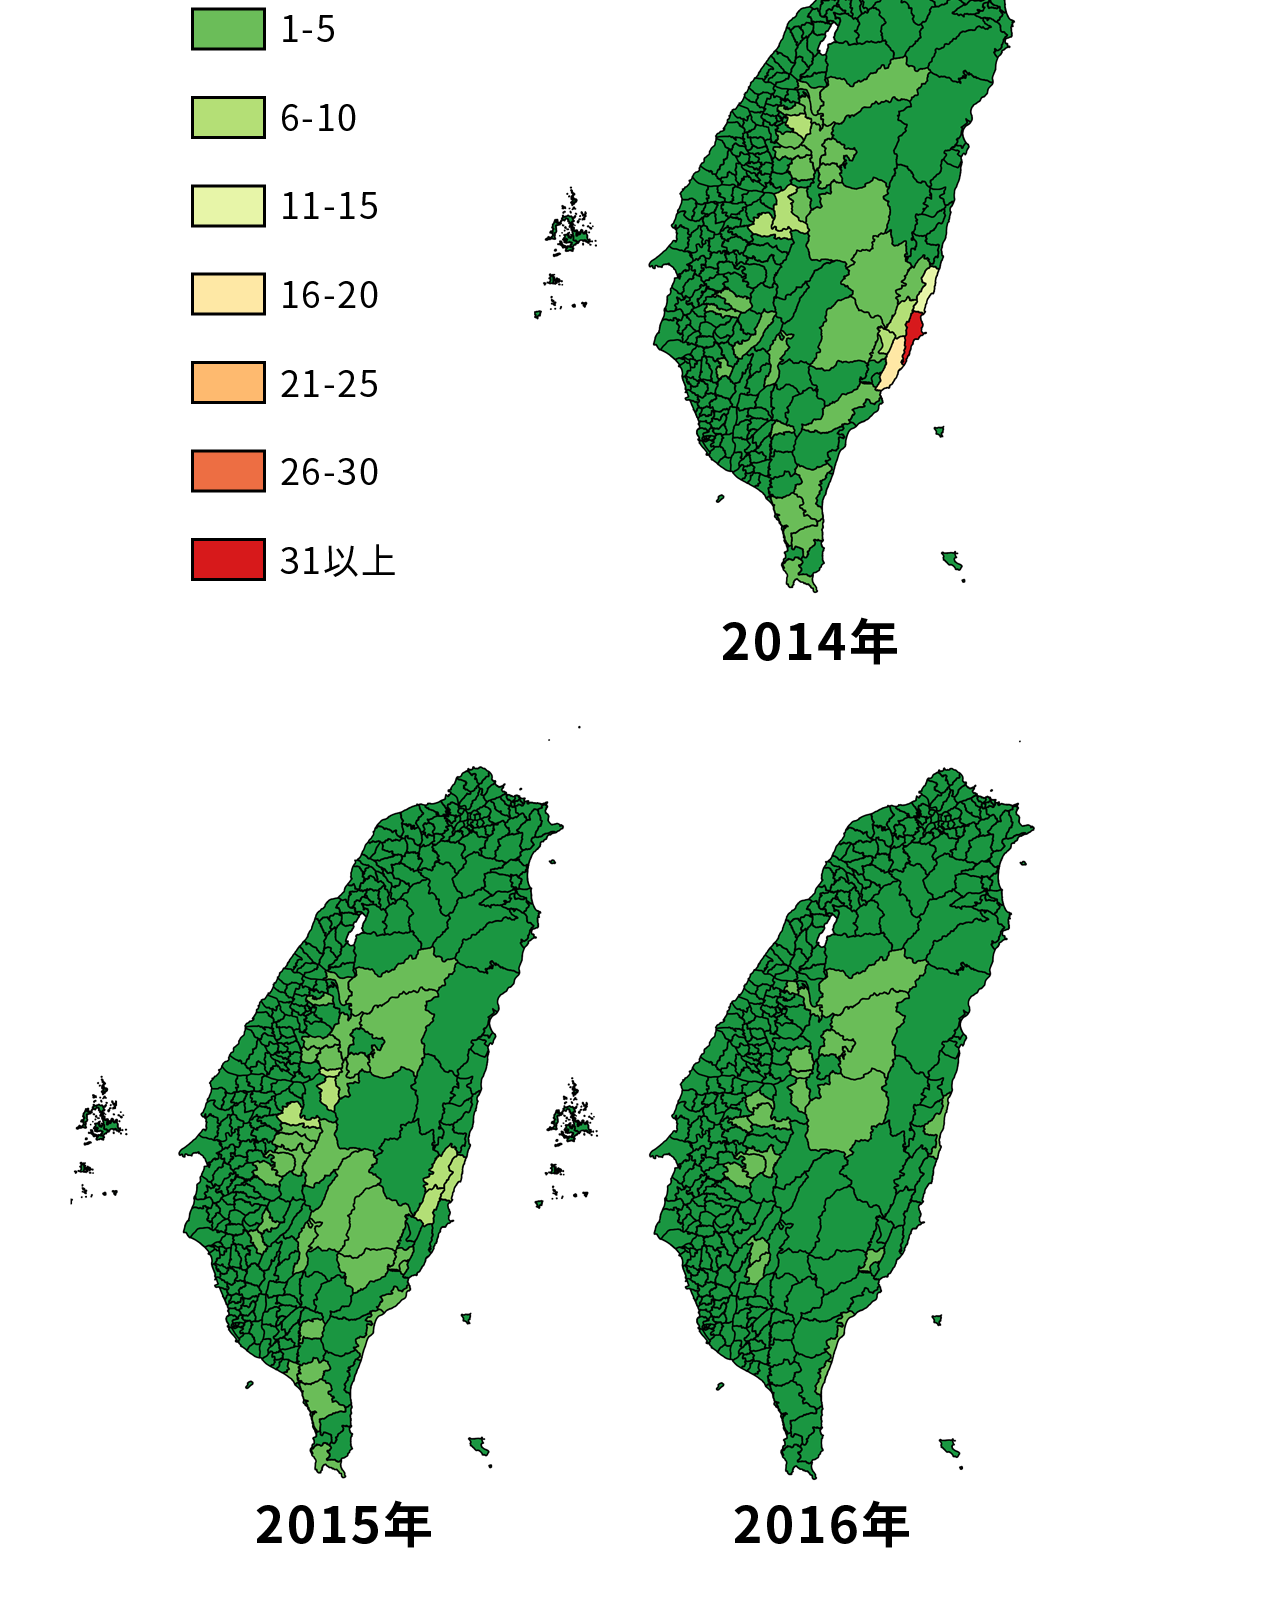
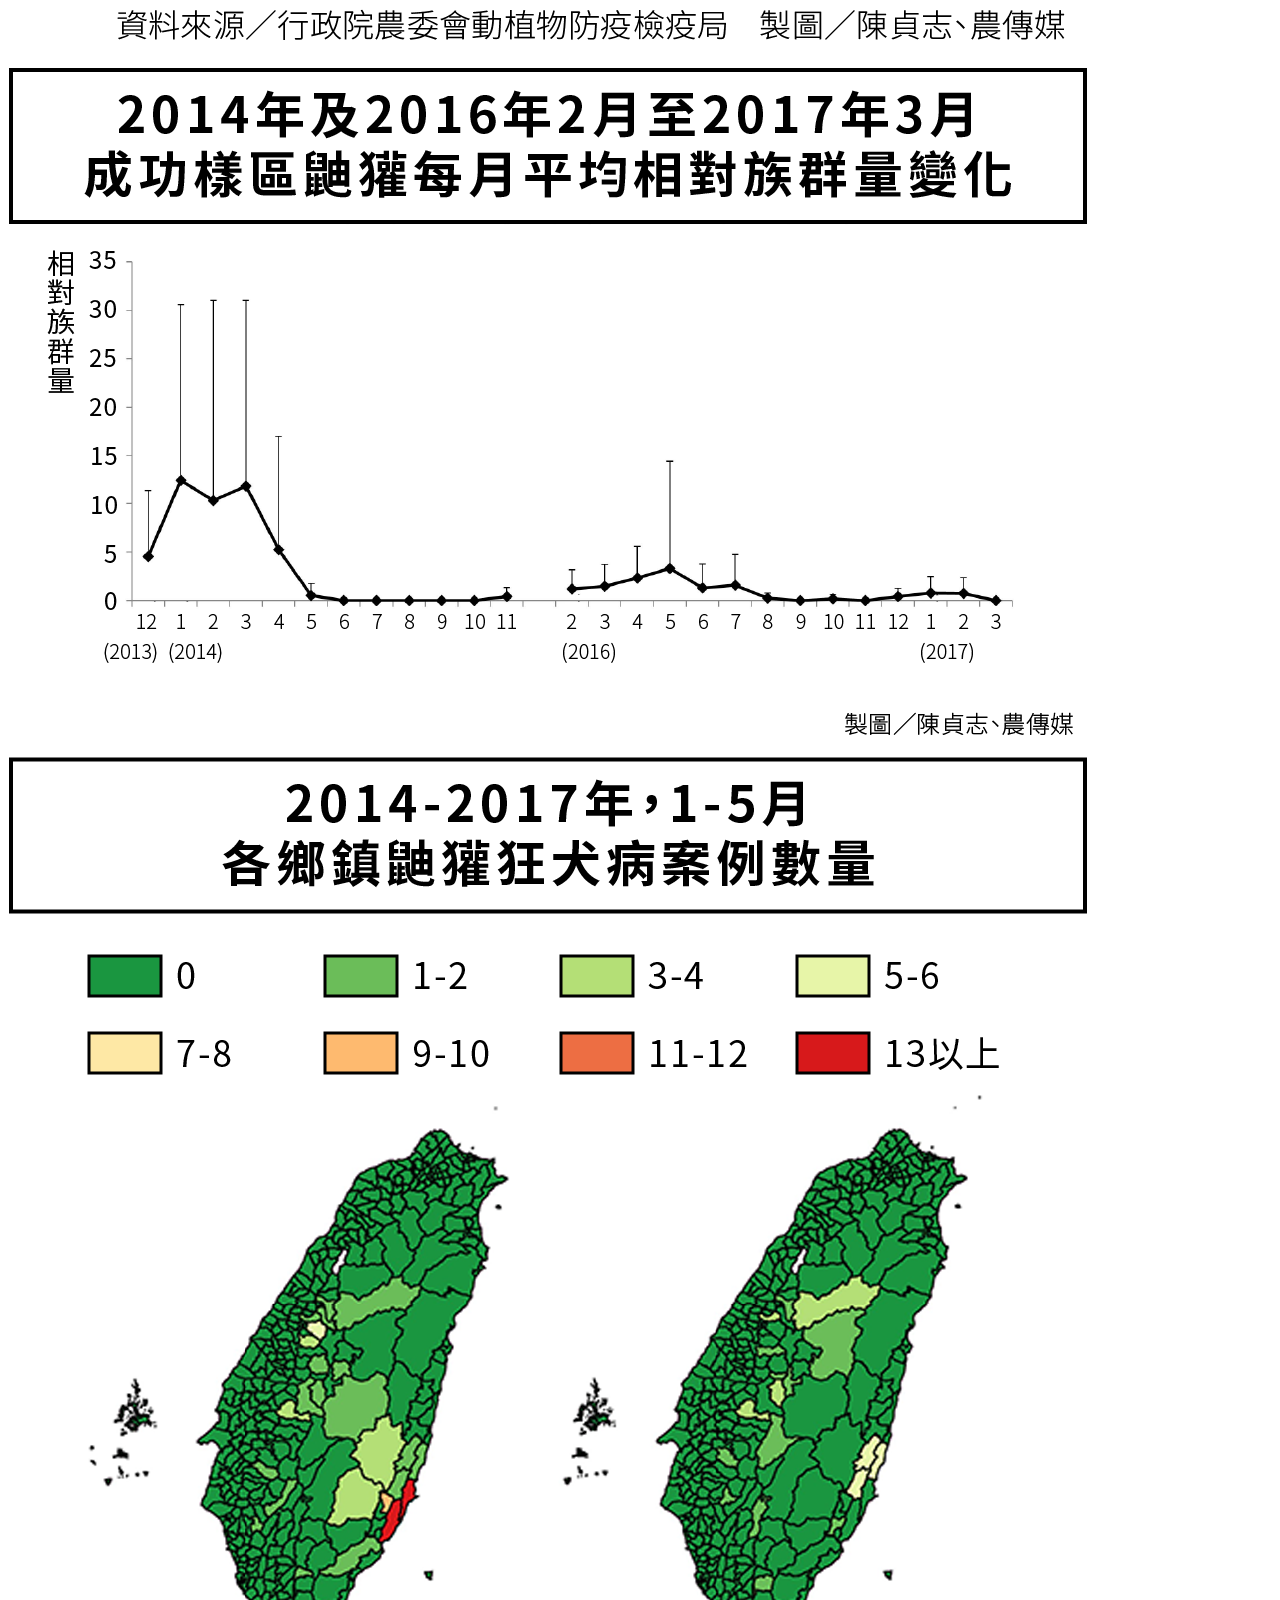
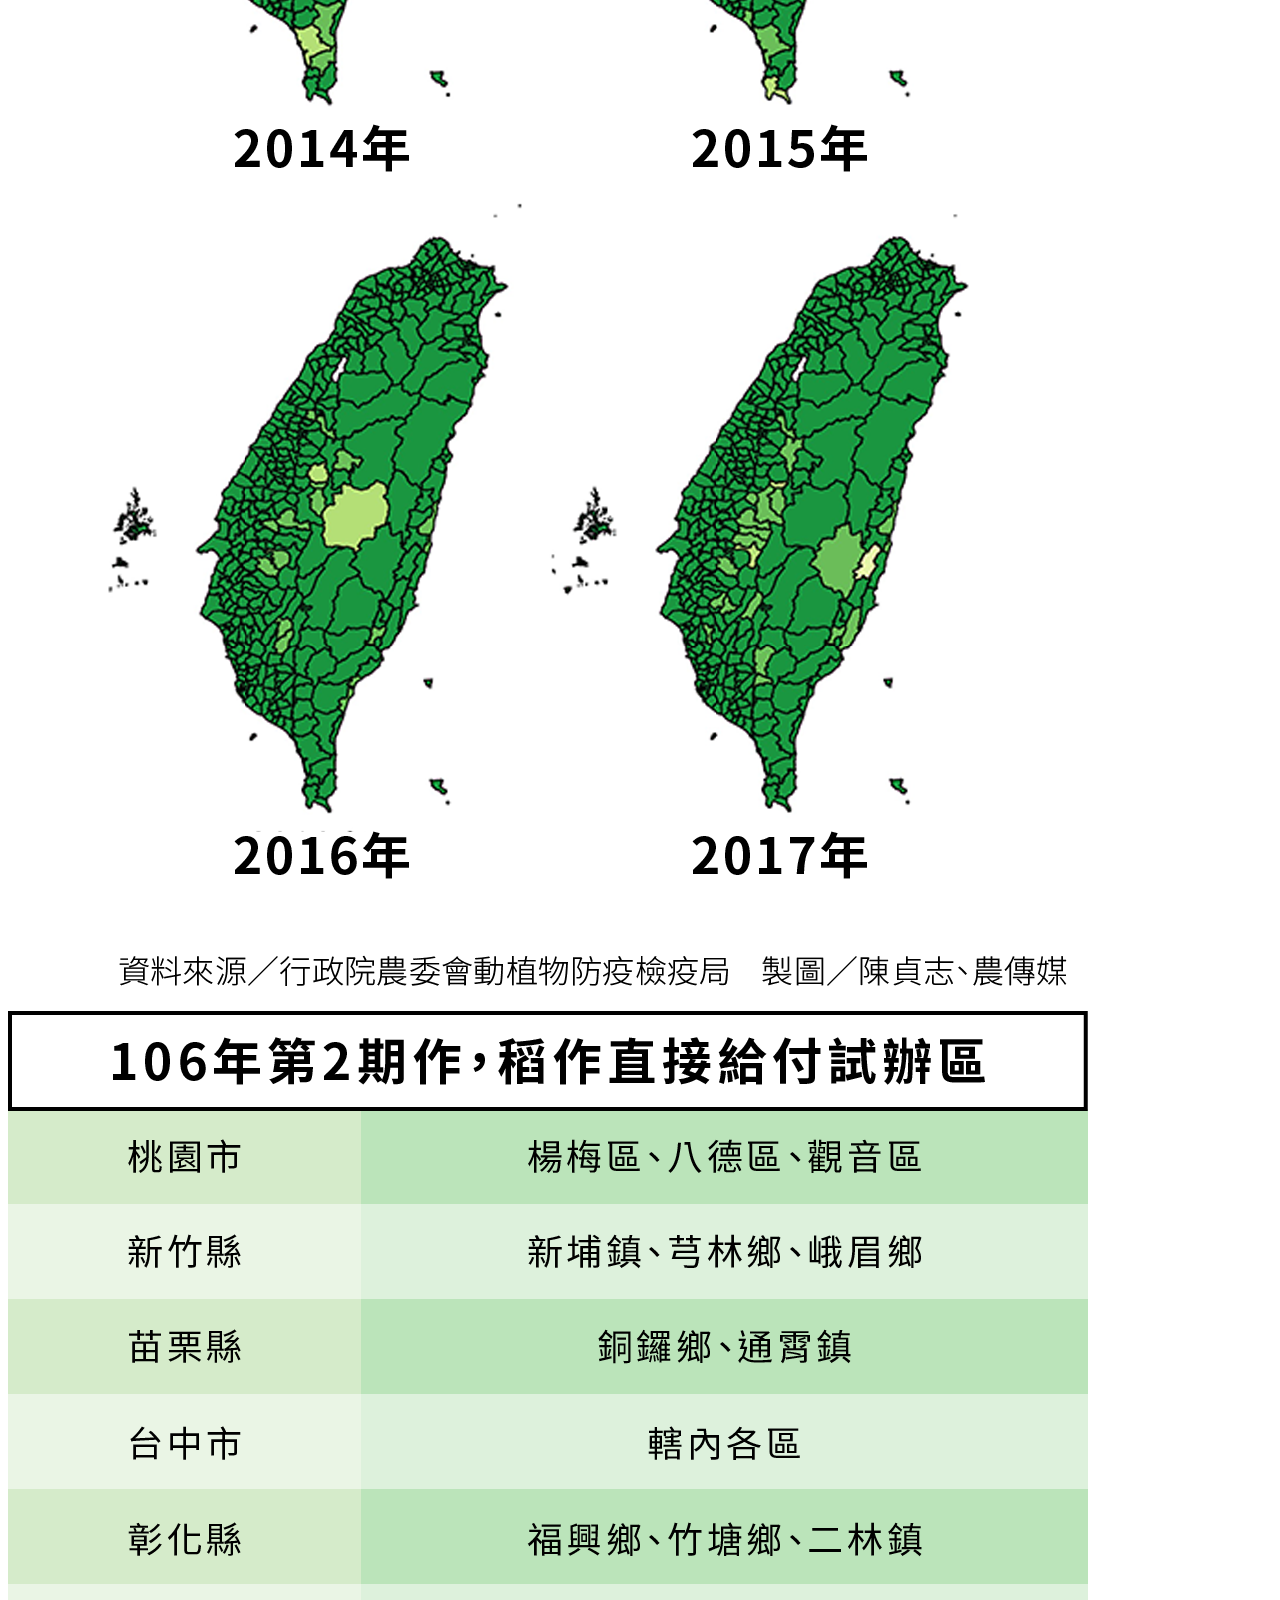
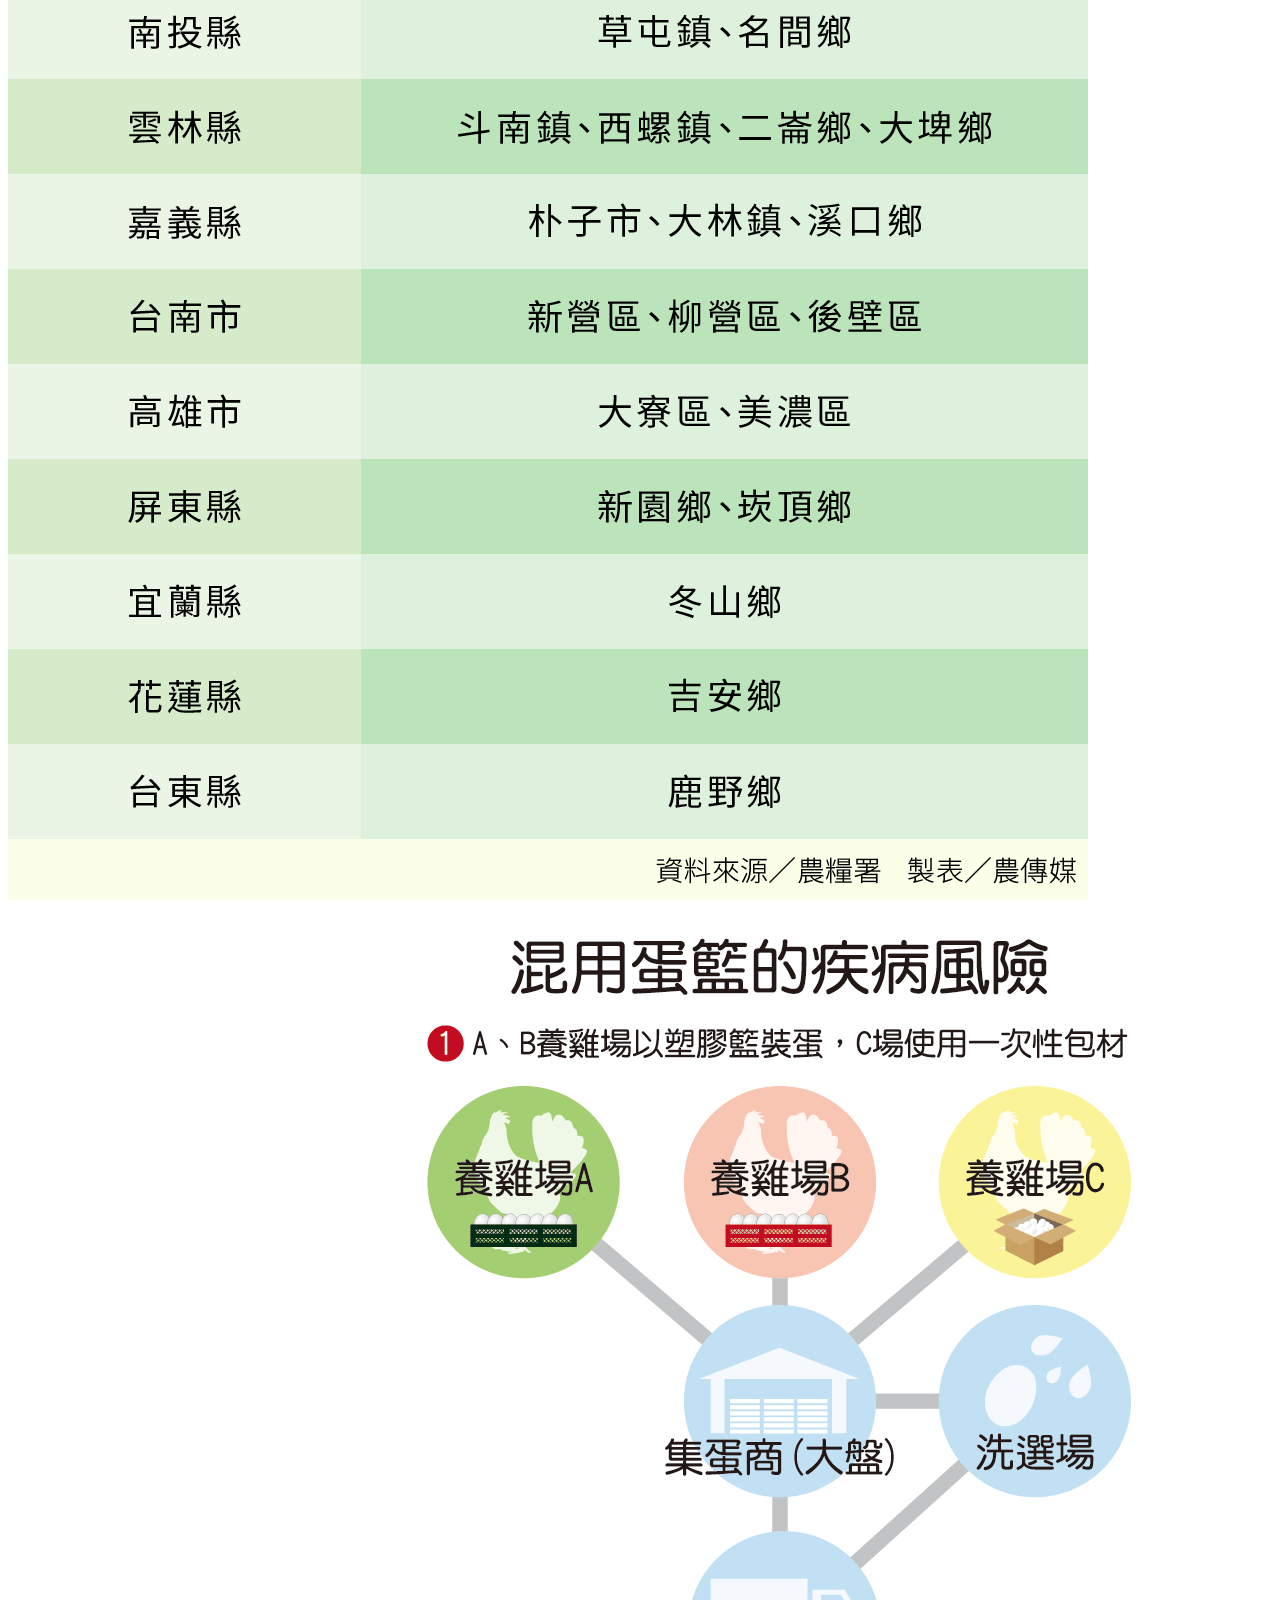
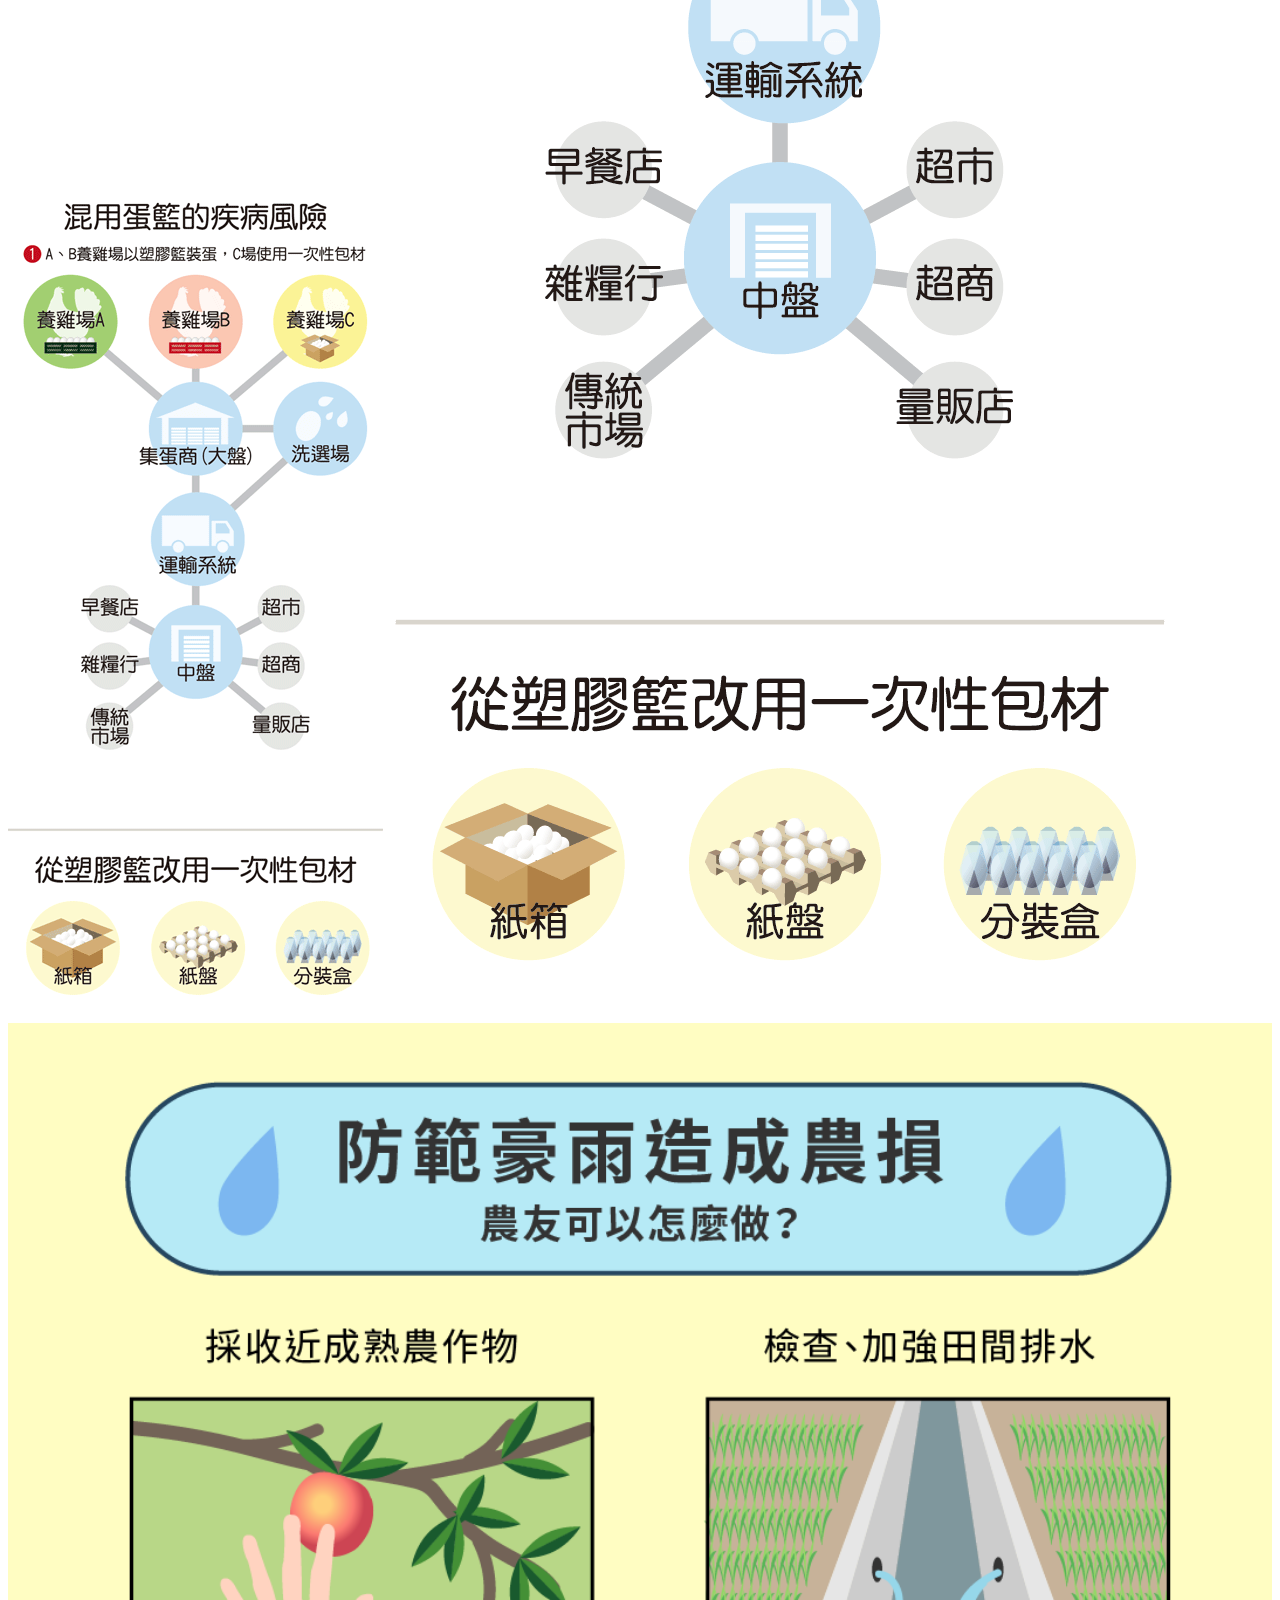
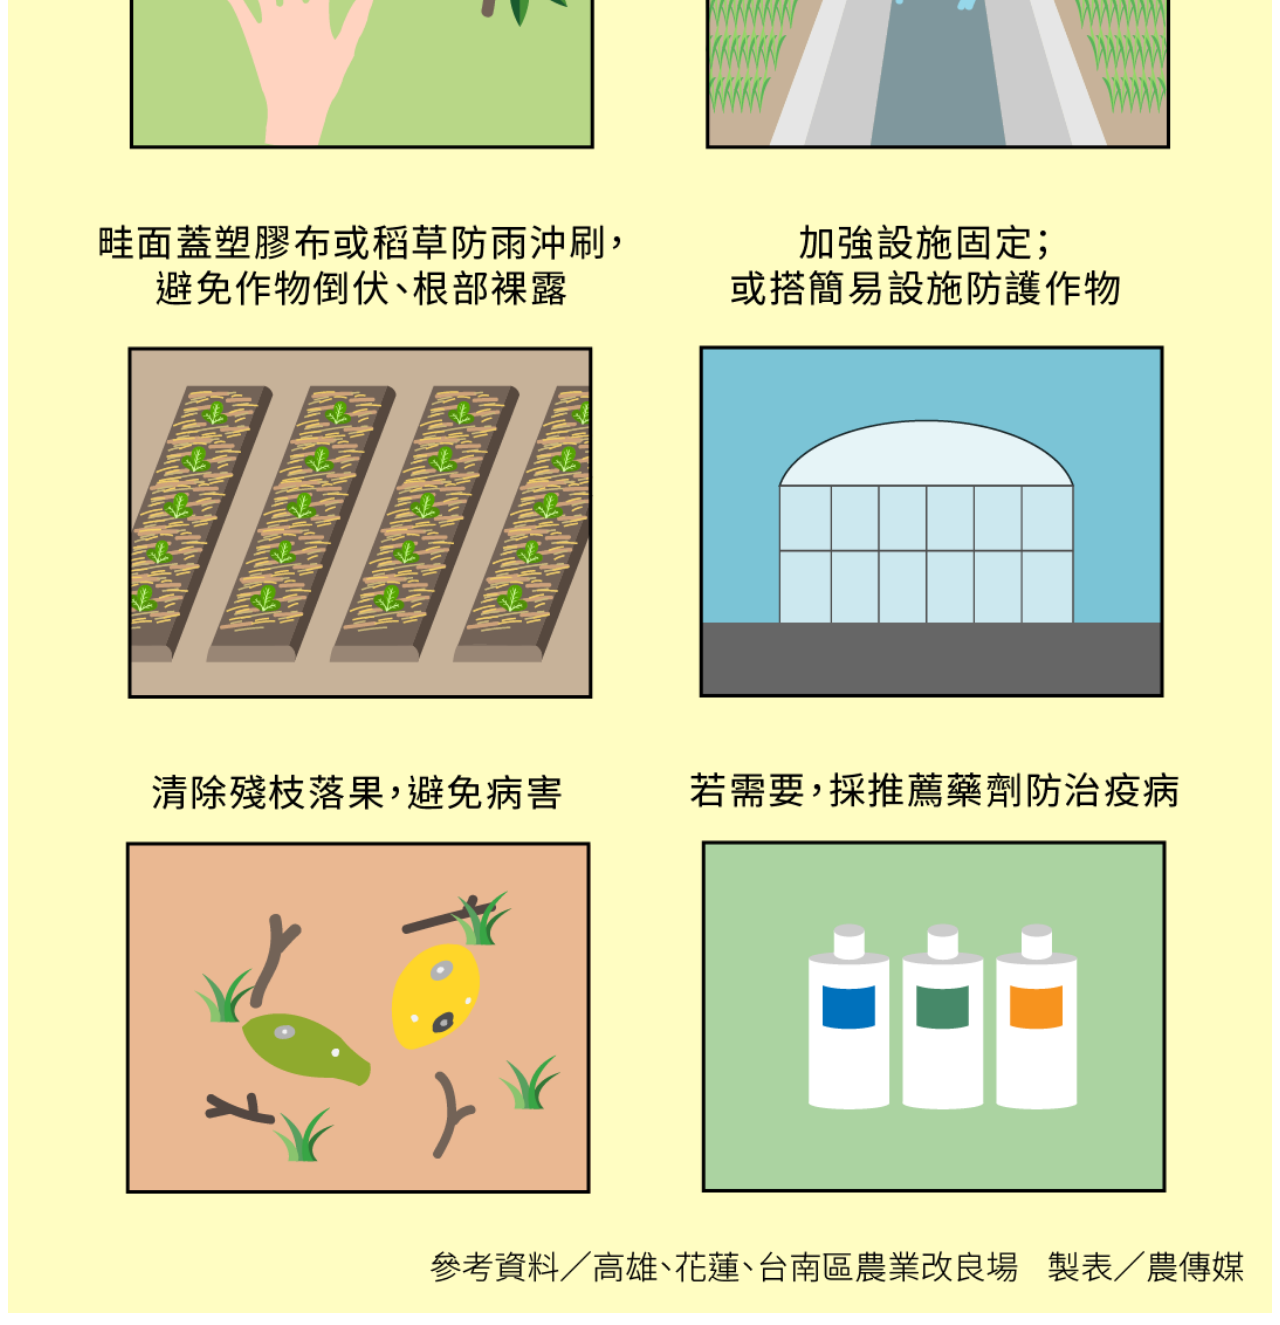
==== commit a1dc5c04: "0619" ====
--- a/agriharvest/index.html
+++ b/agriharvest/index.html
@@ -3,8 +3,9 @@
 <head>
 </head>
 <body>
-<h1>20170616, 14:30</h1>
+<h1>20170619, 19:30</h1>
 
+<img src="tilapiaLakeVirus.png" title="tilapiaLakeVirus">
 <img src="friendly_wang_1.png" title="friendly_wang_1">
 <img src="friendly_wang_2.png" title="friendly_wang_2">
 <img src="eggContainer.png" title="eggContainer">
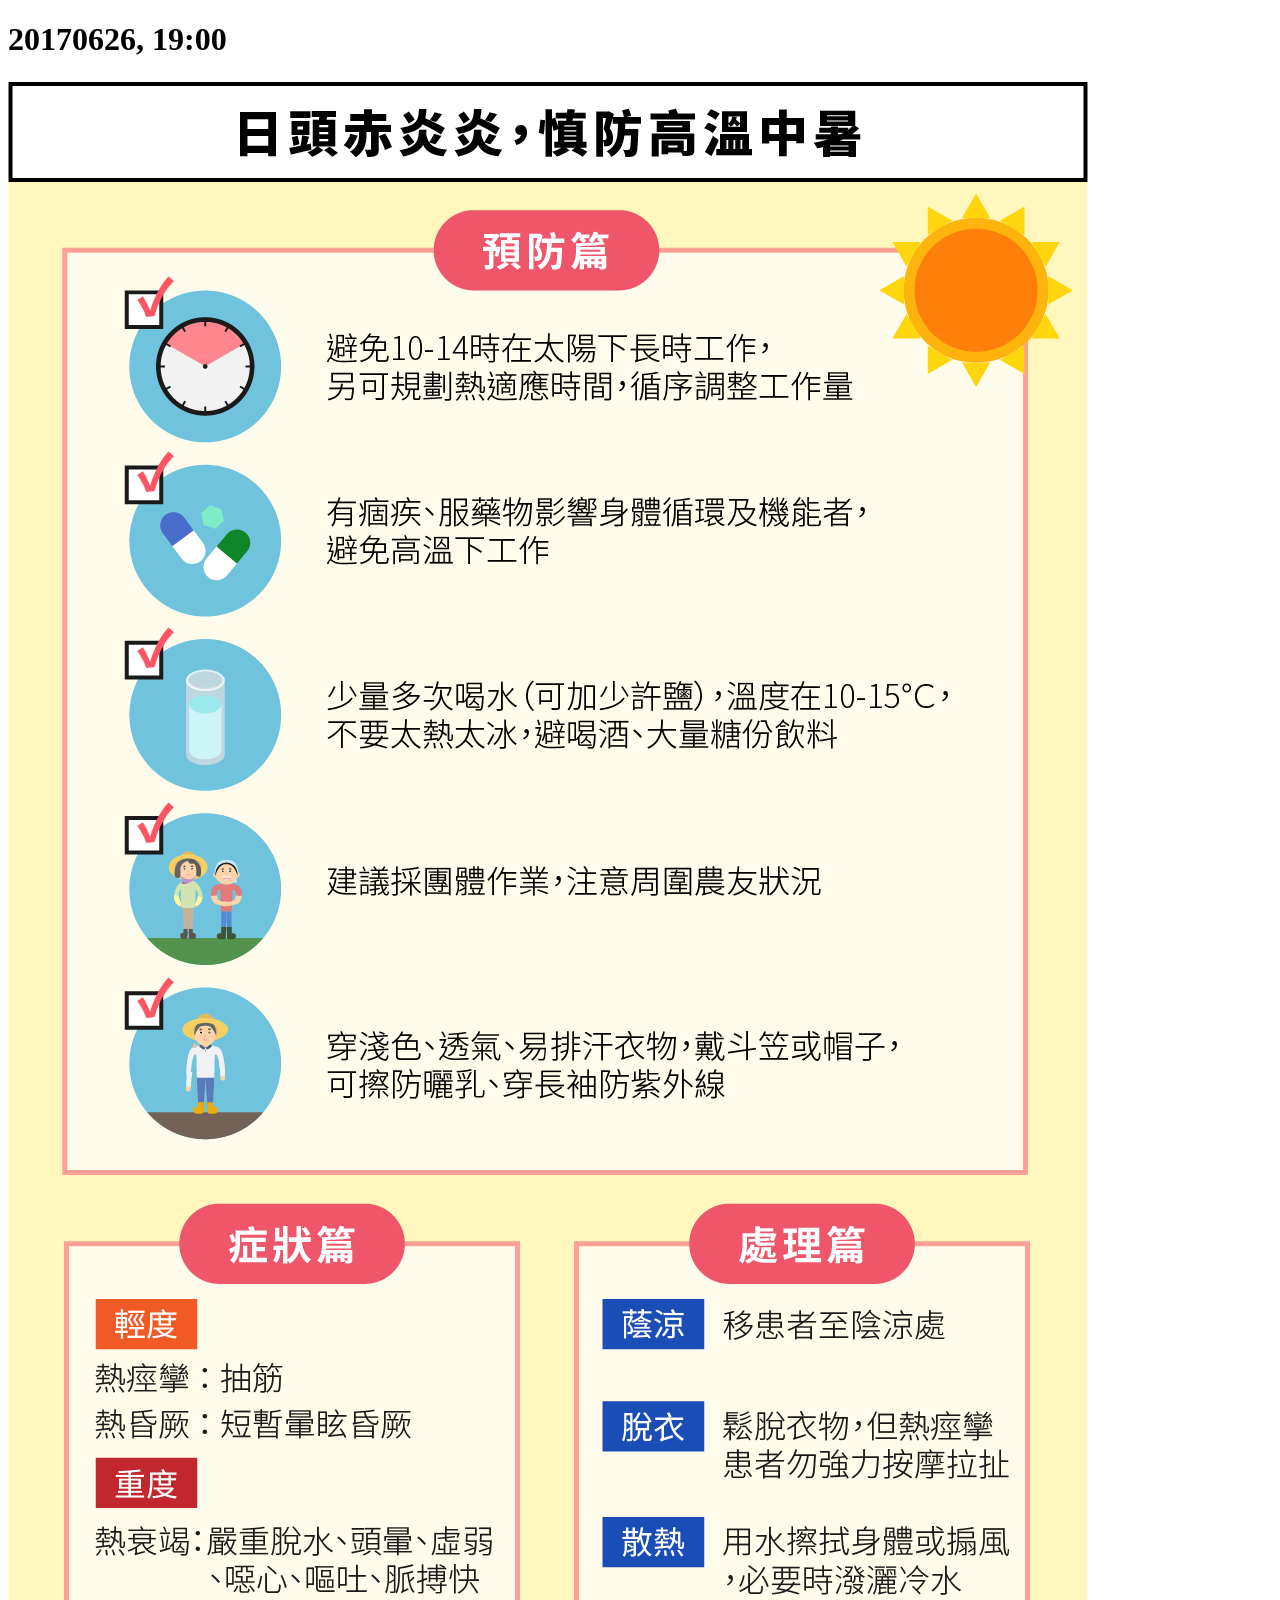
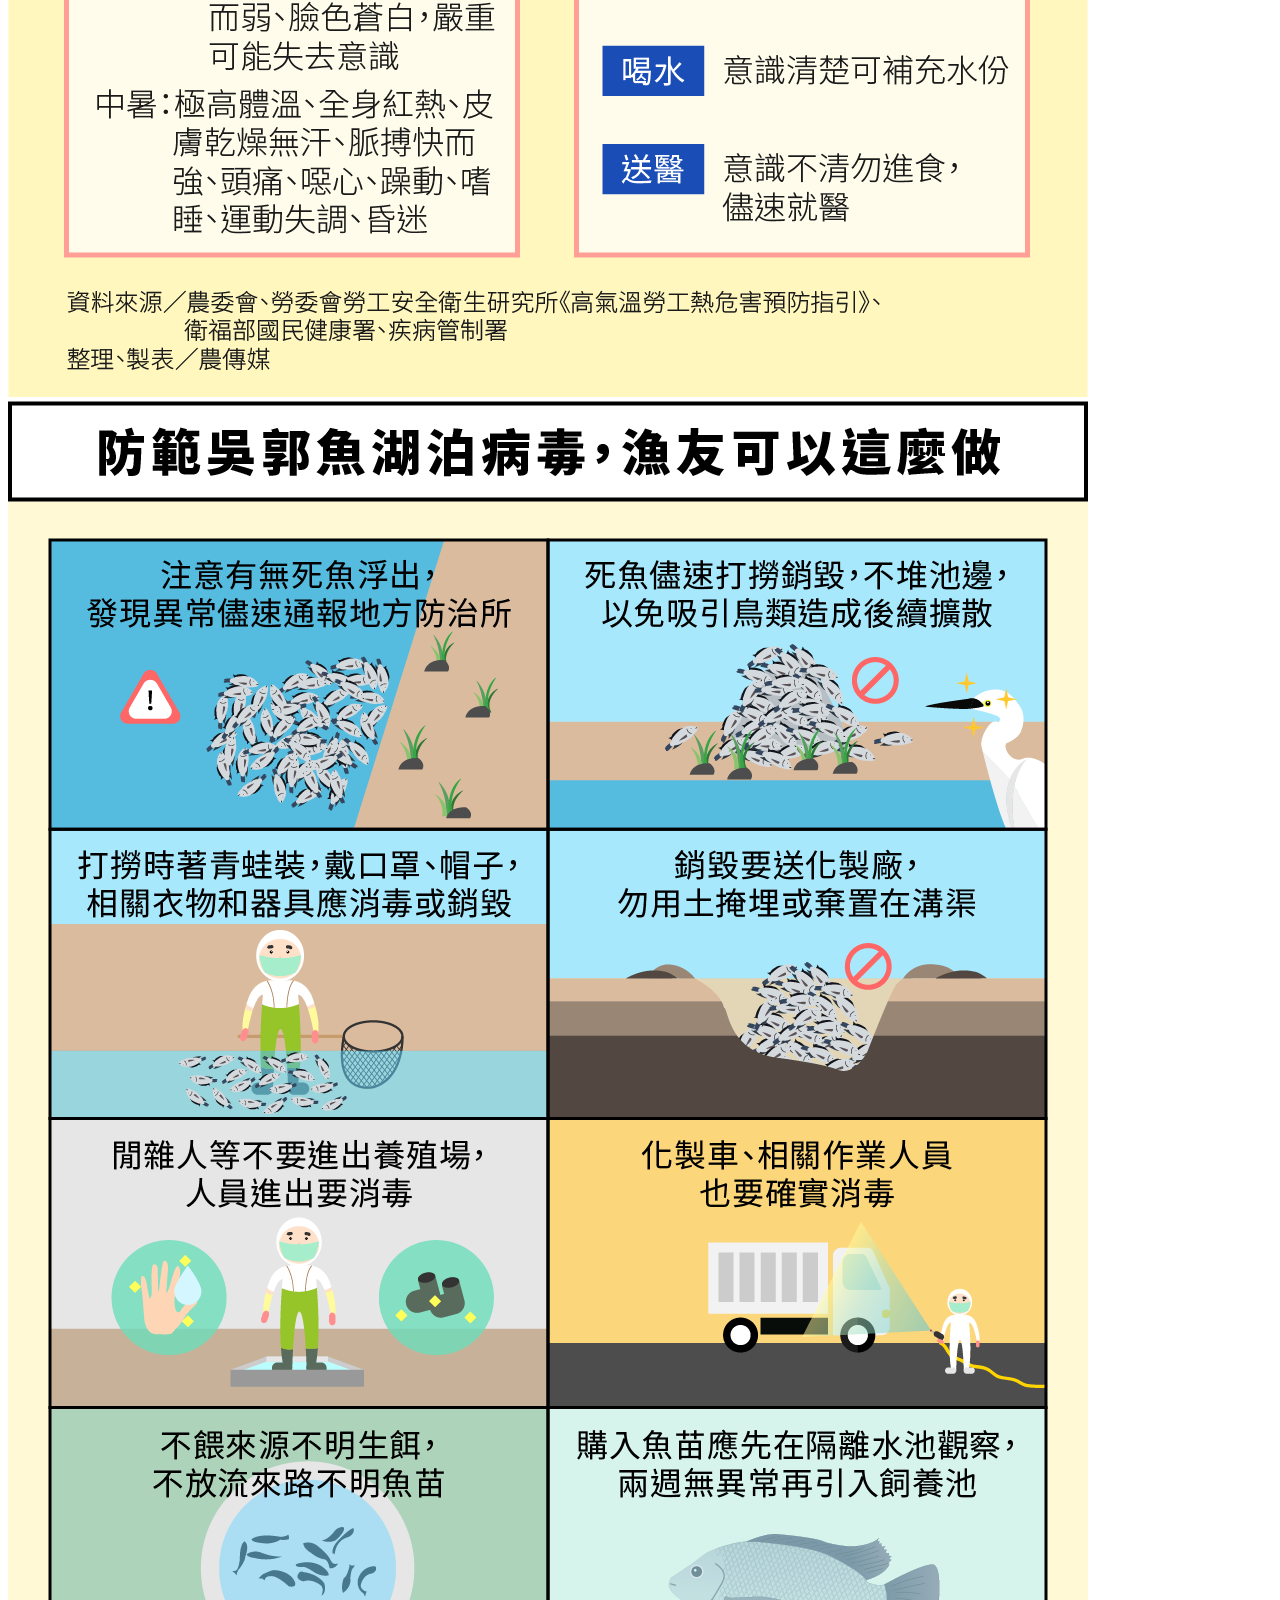
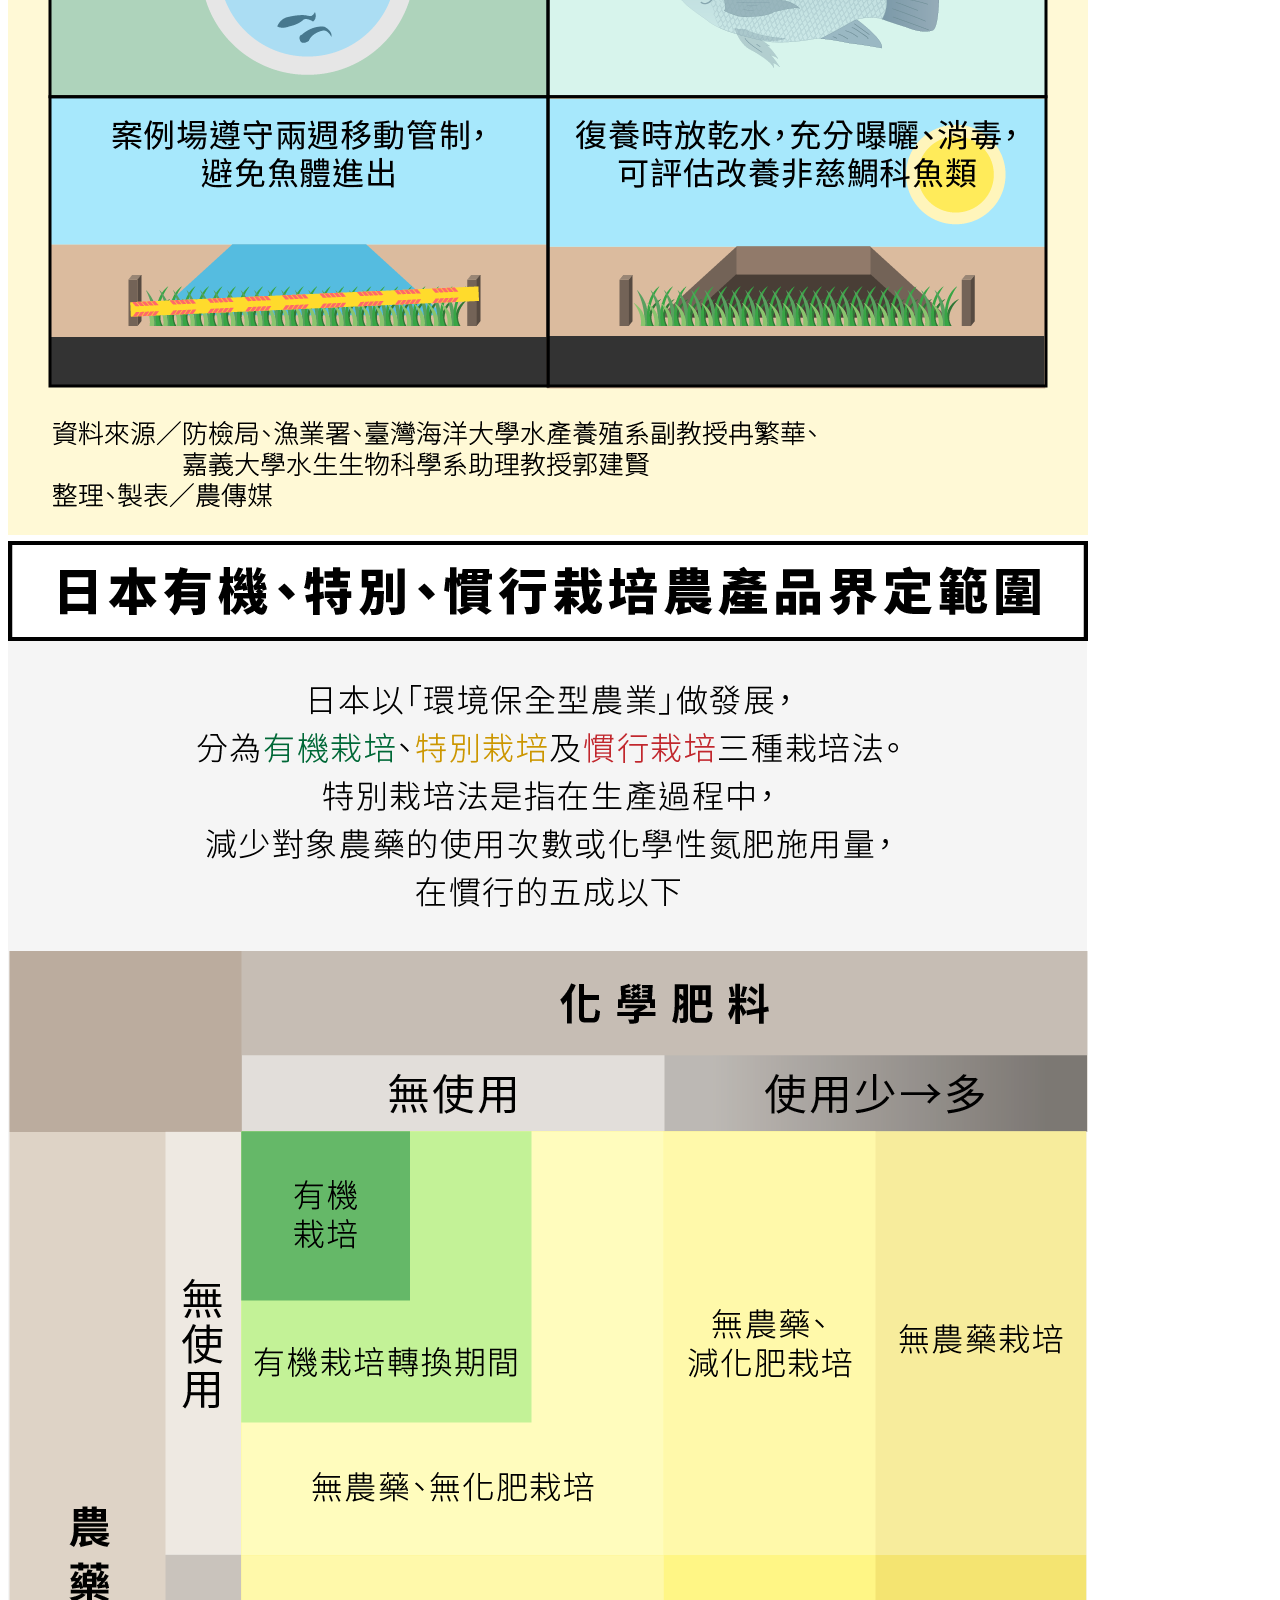
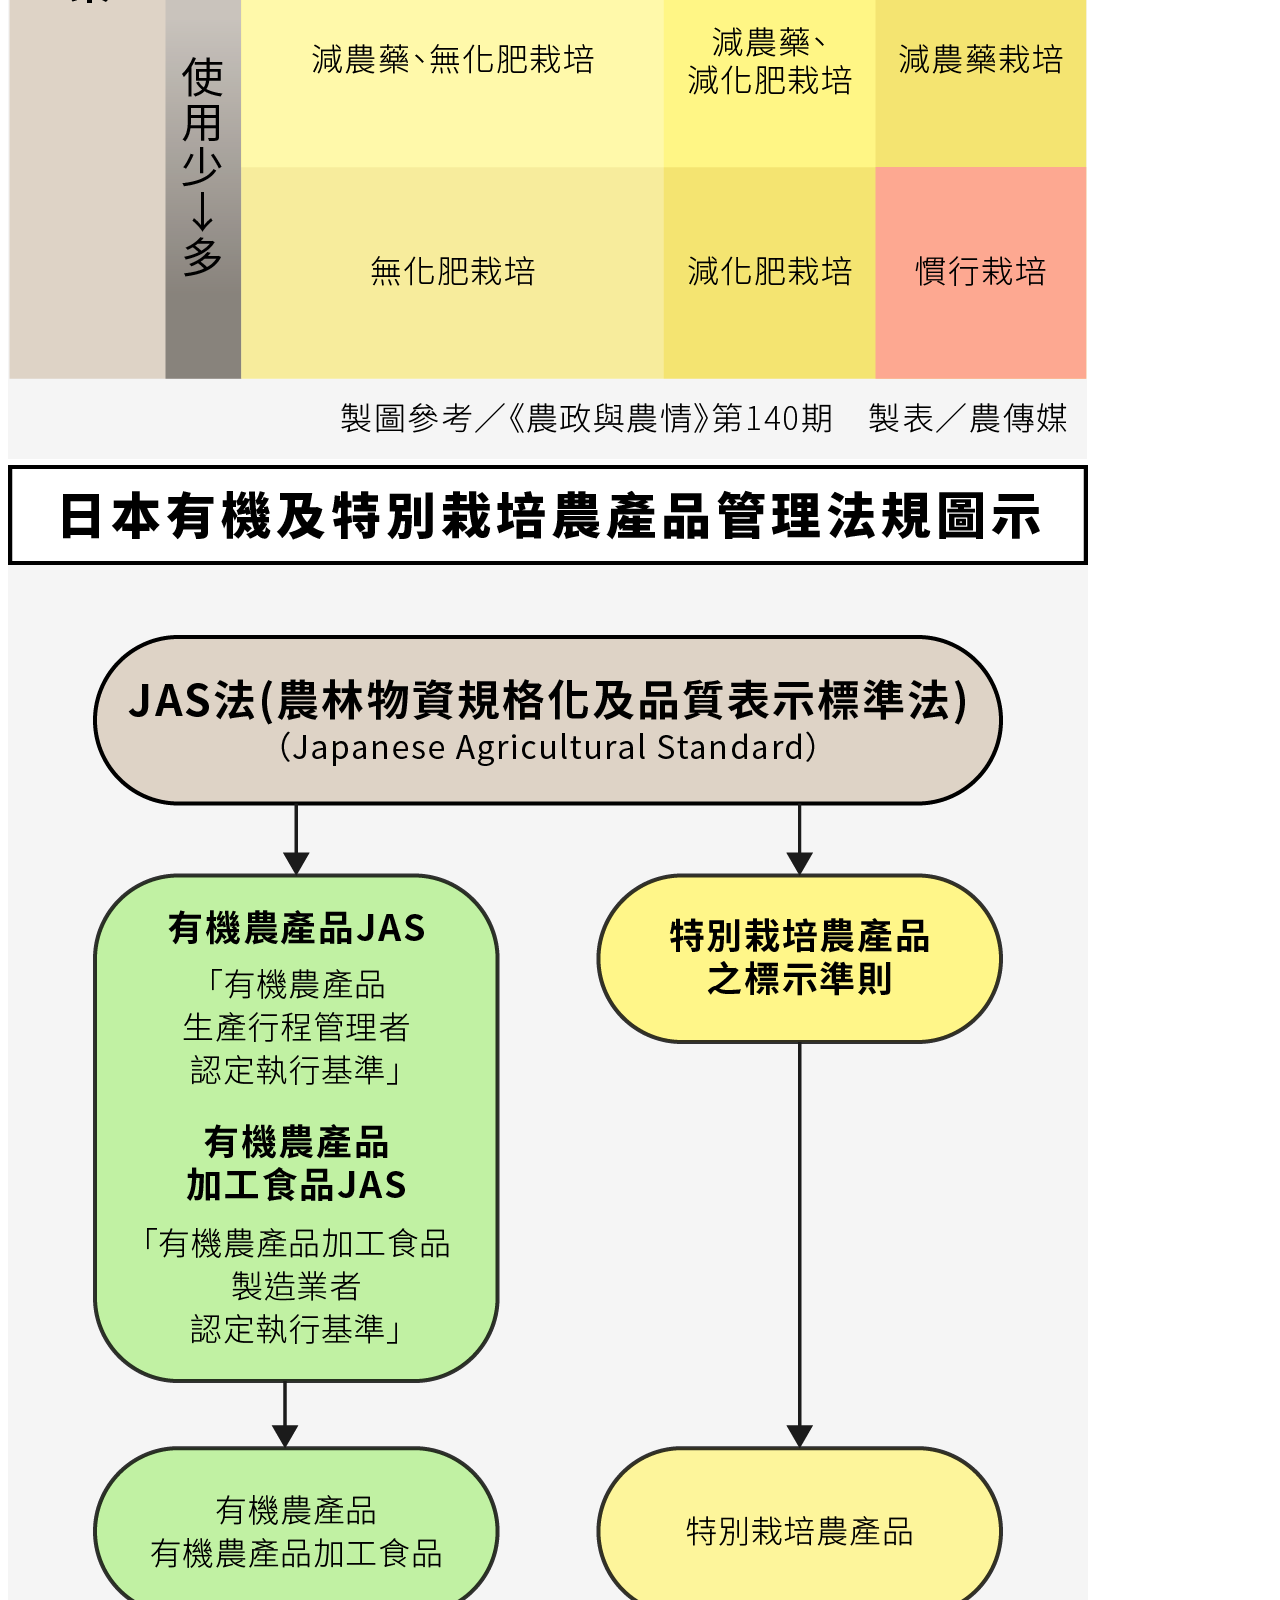
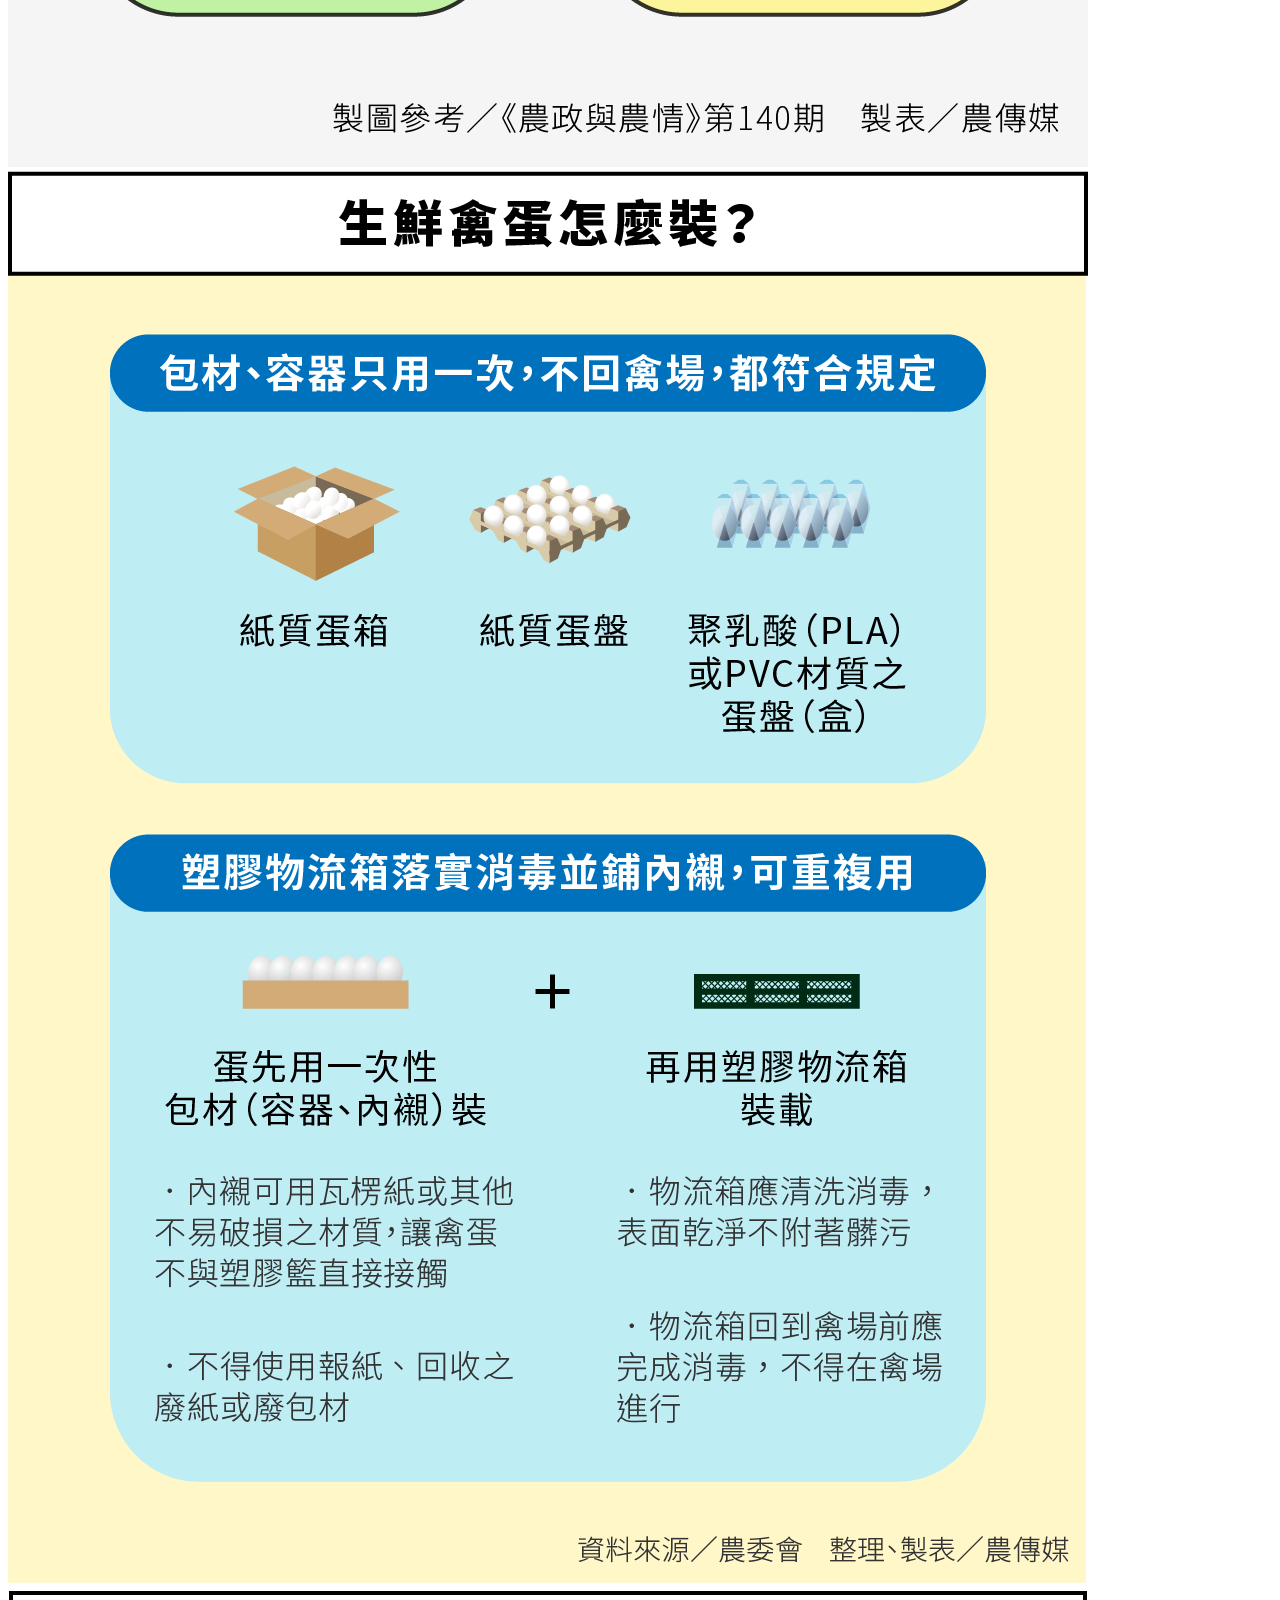
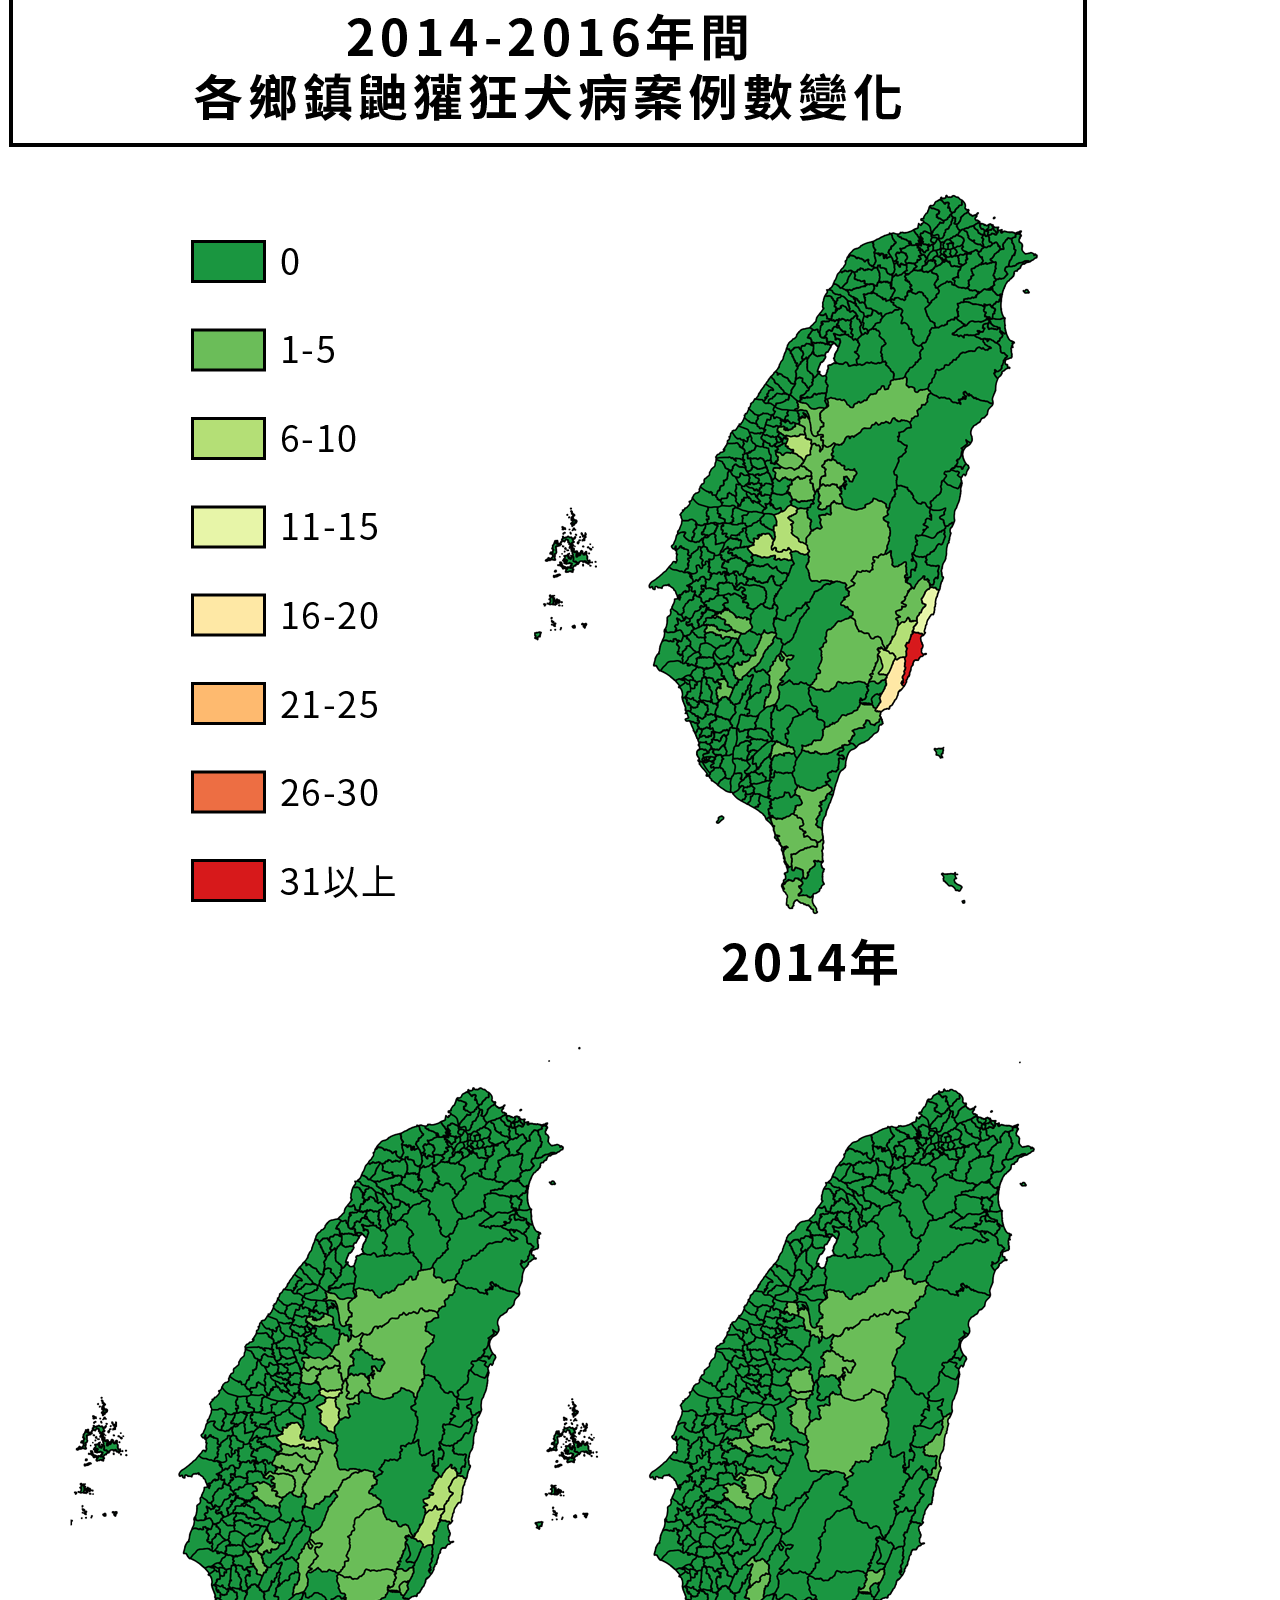
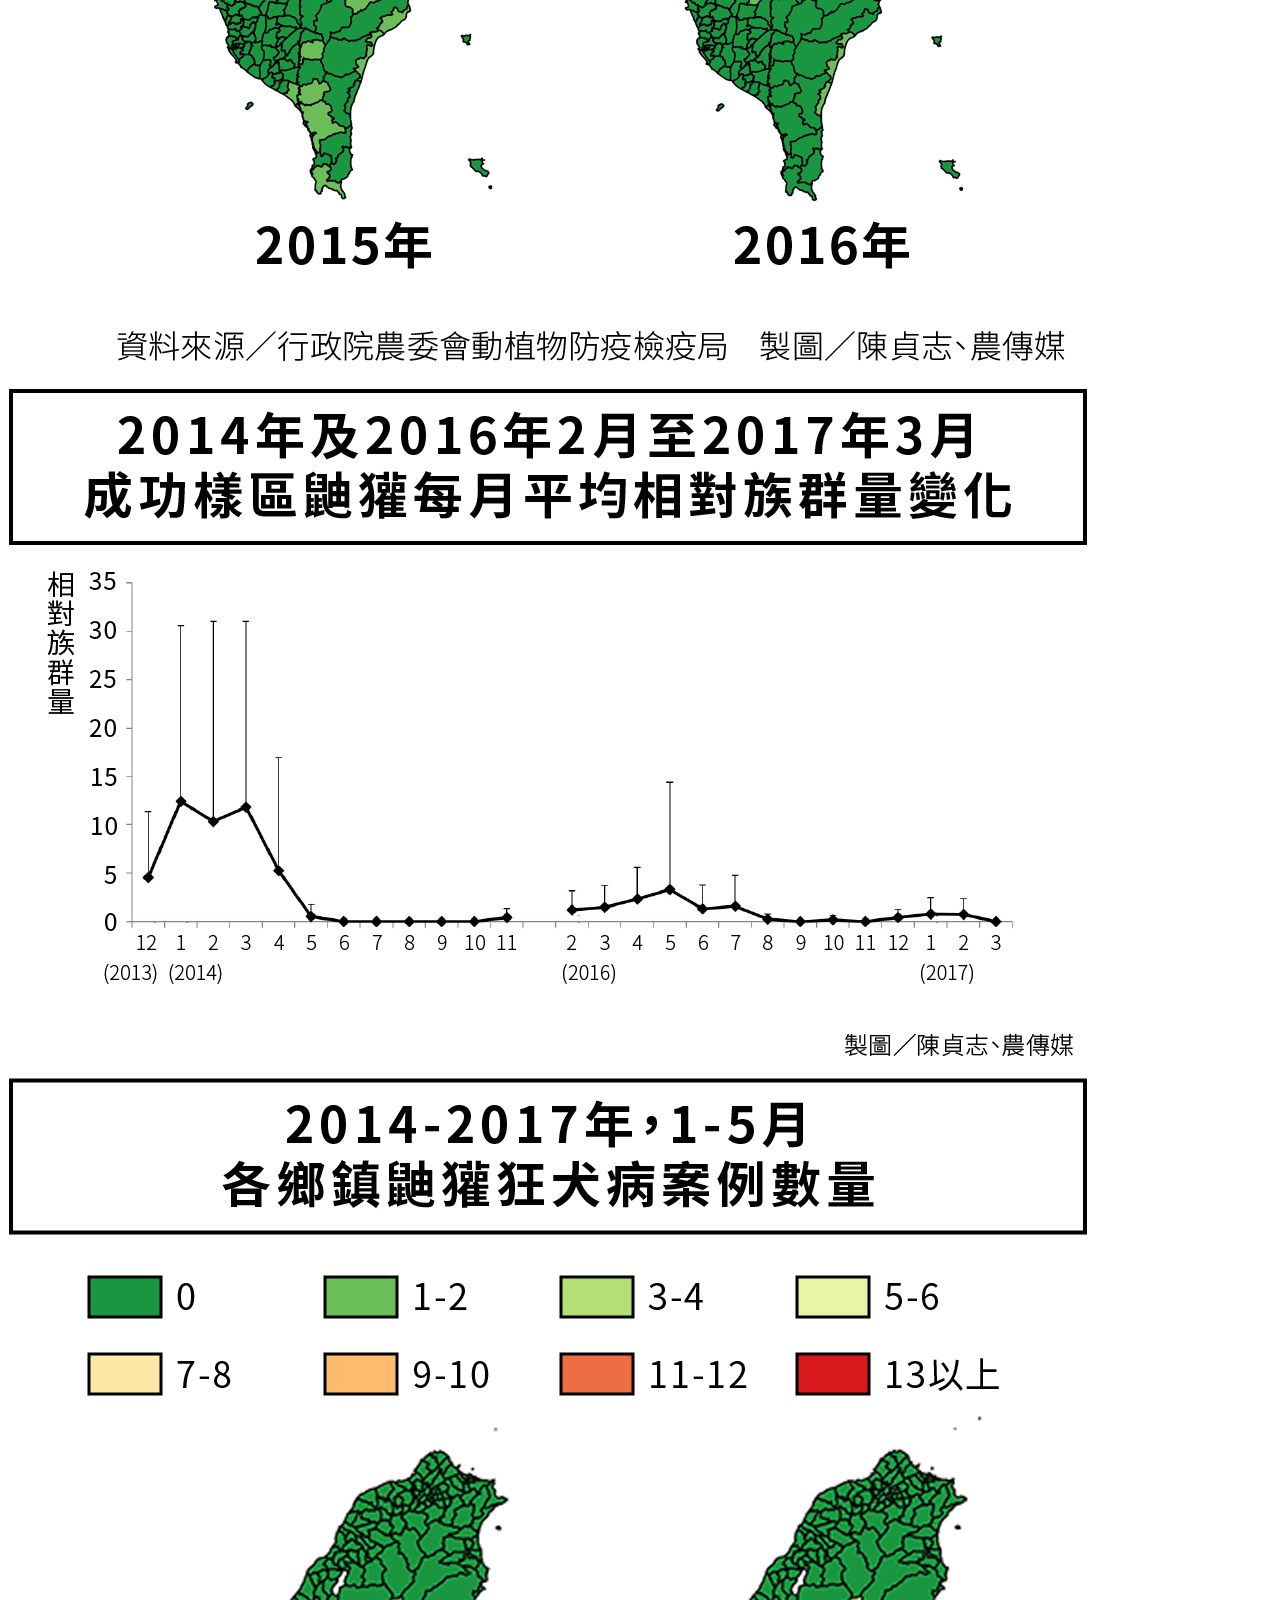
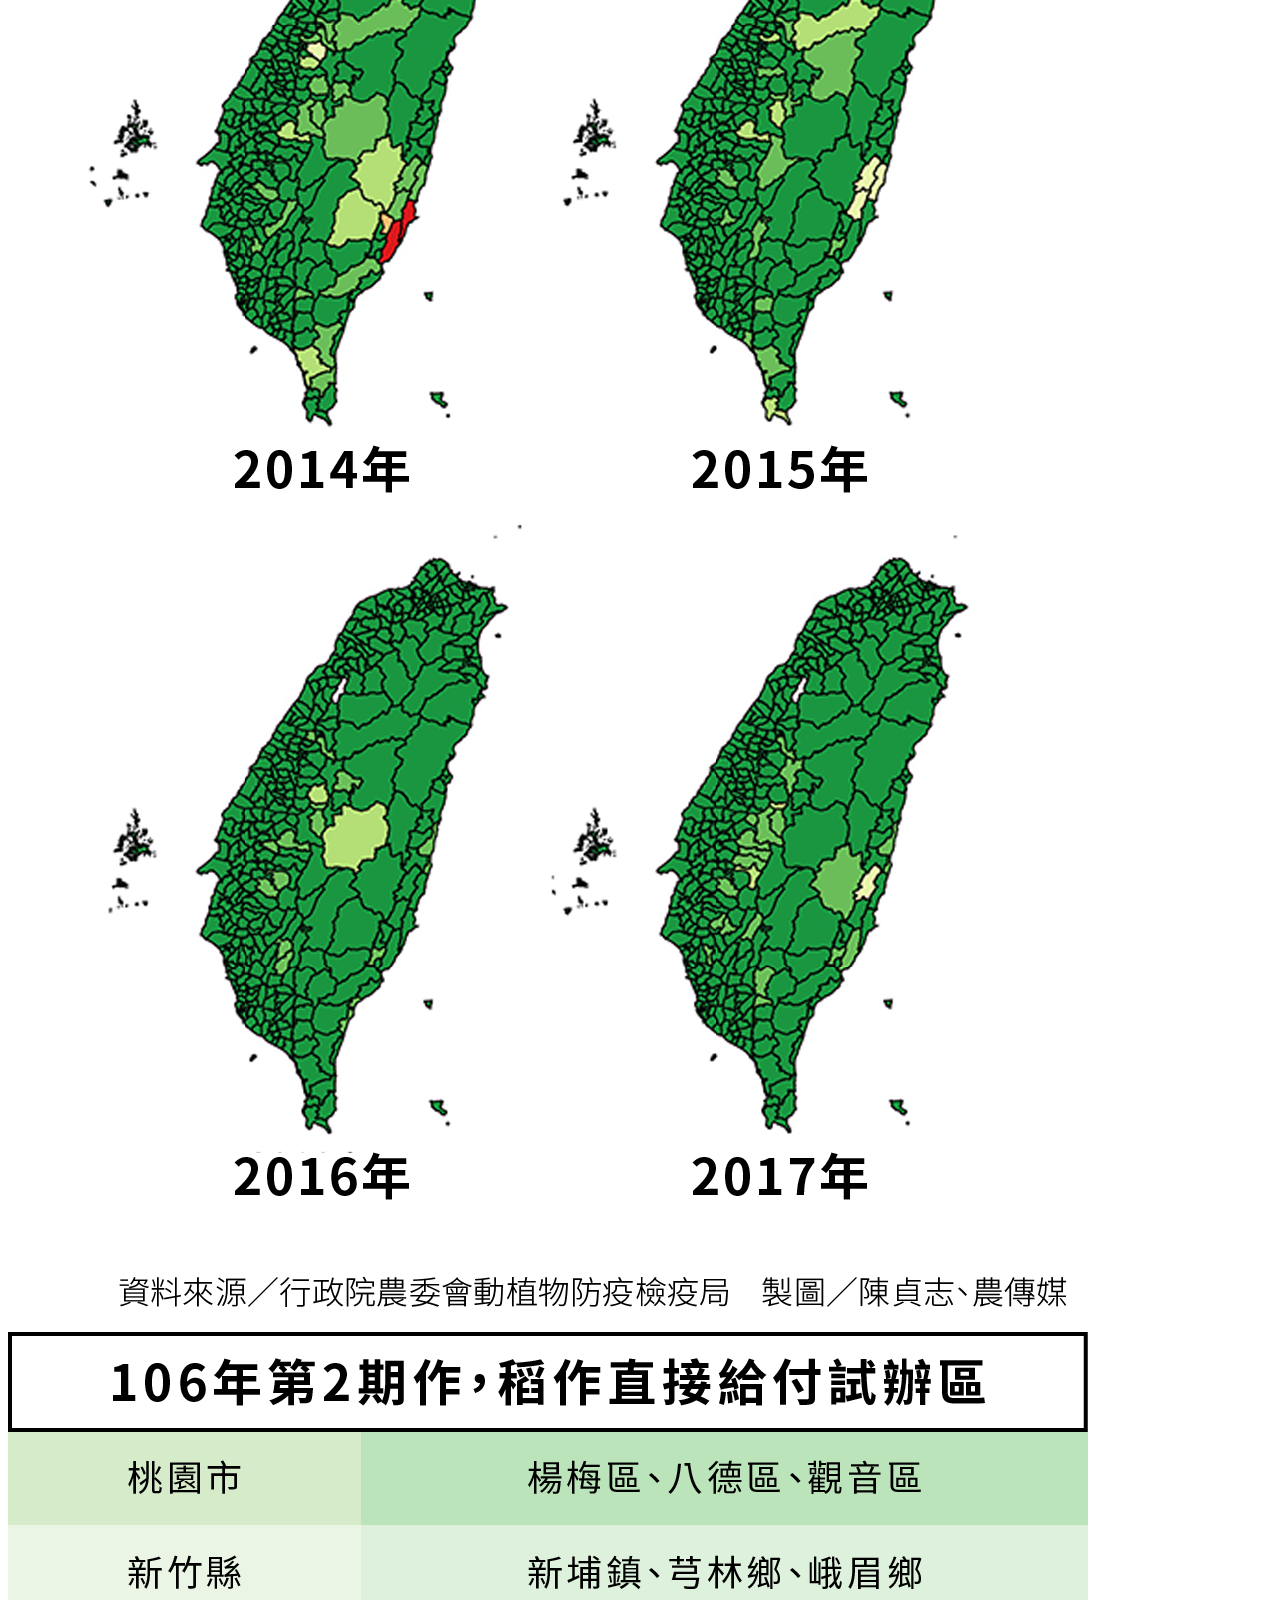
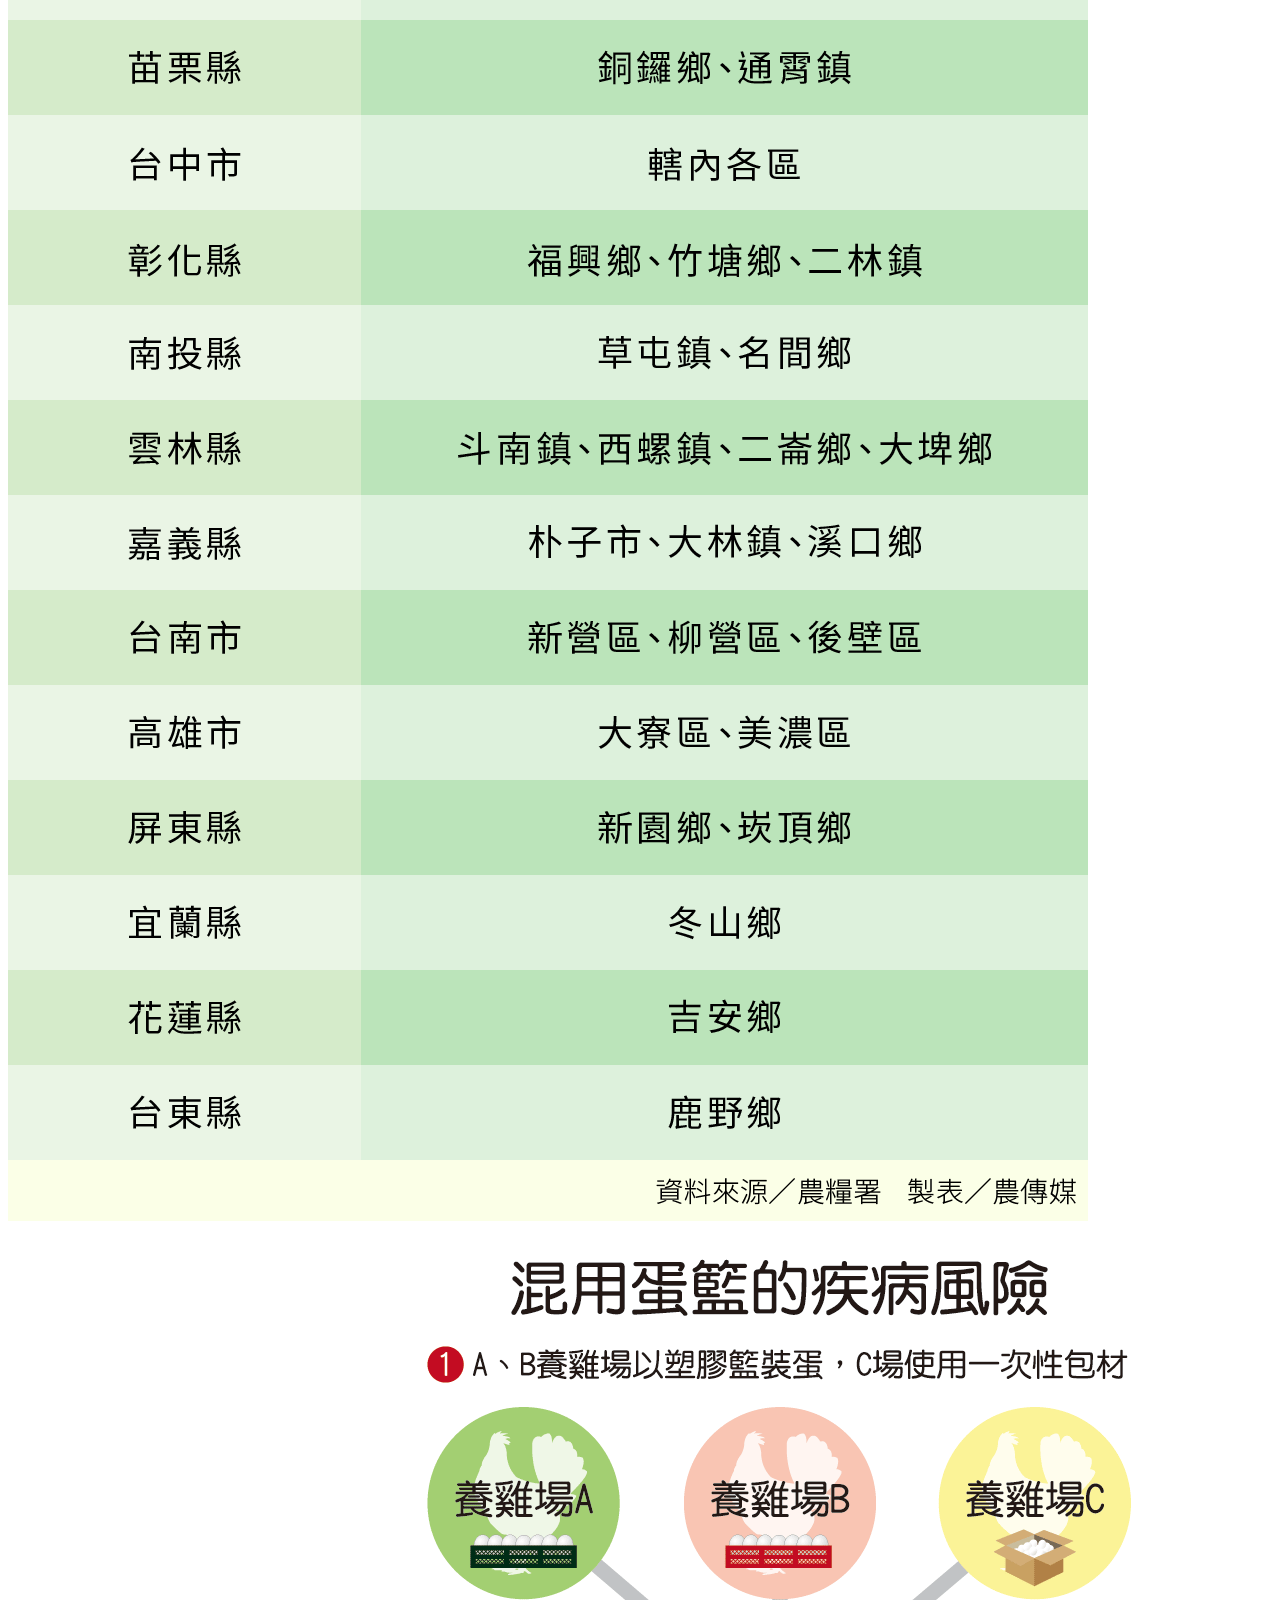
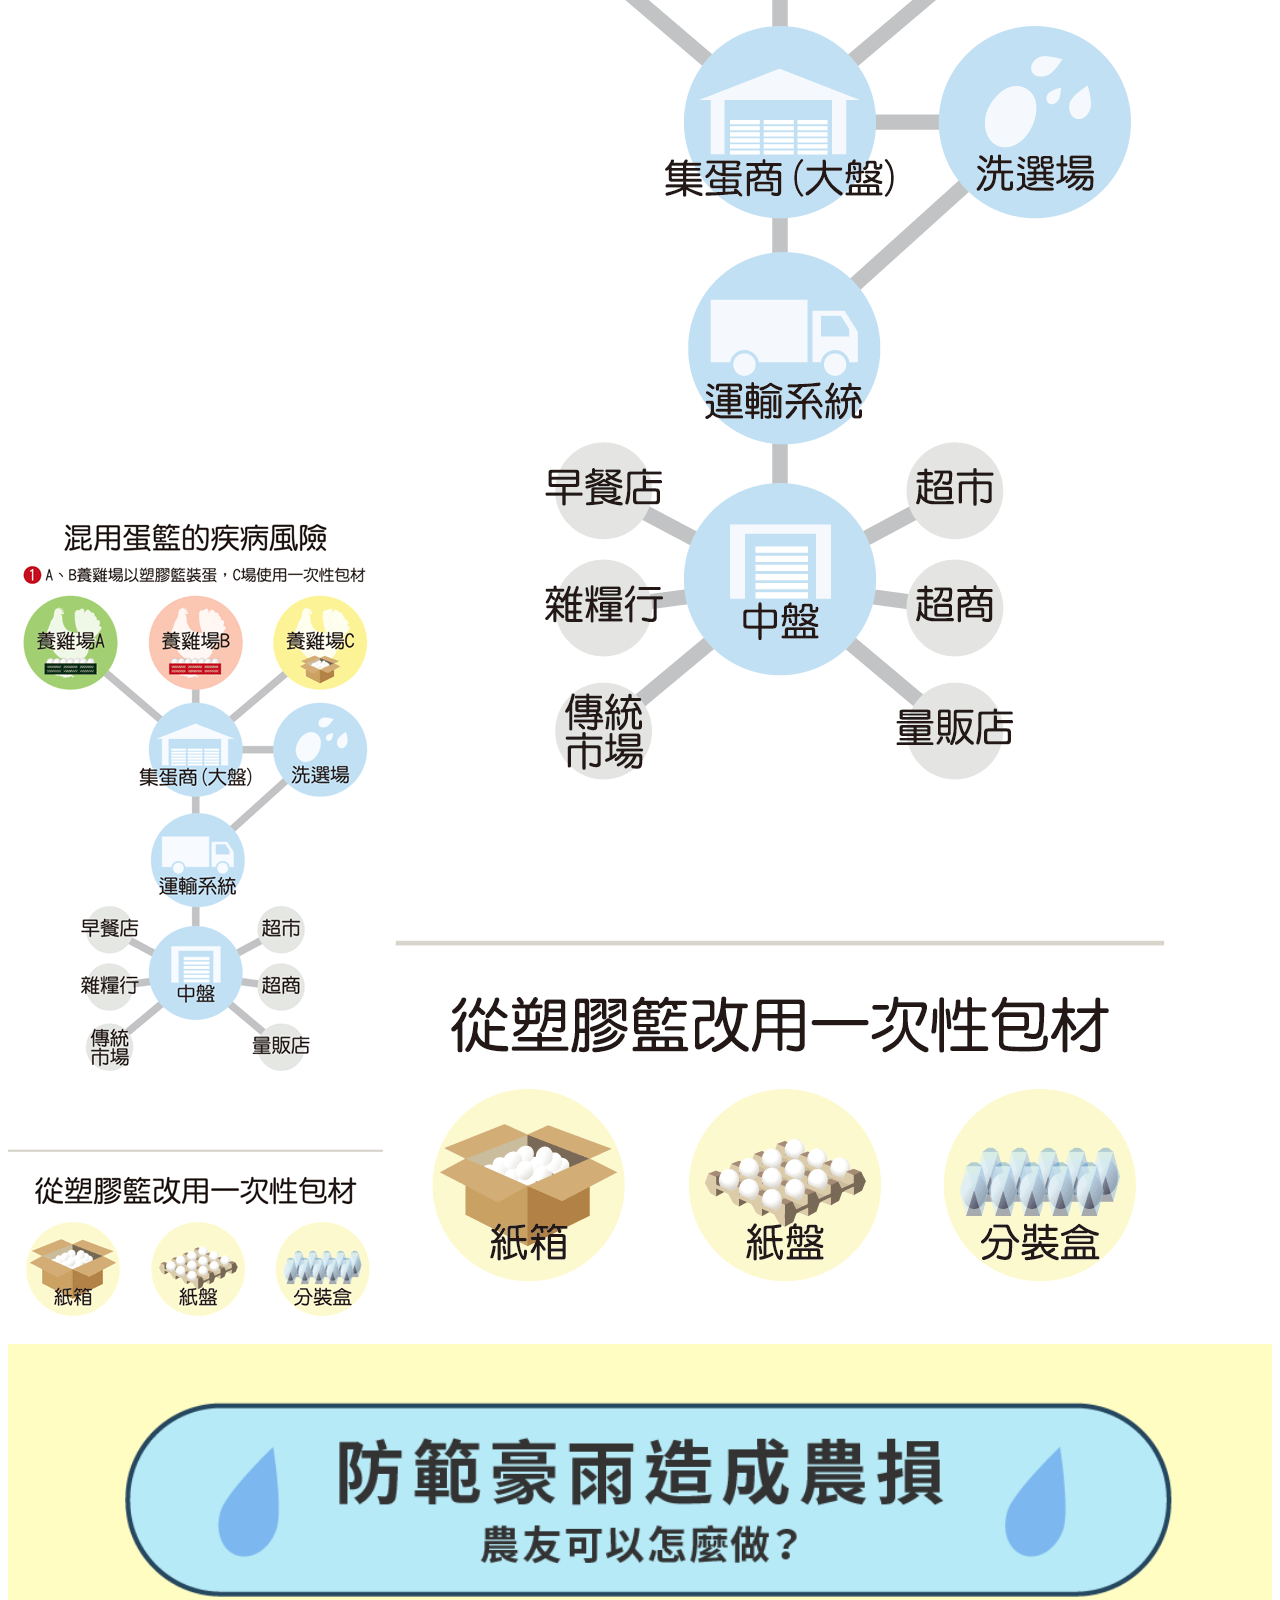
==== commit d66ac3a0: "1911" ====
--- a/agriharvest/index.html
+++ b/agriharvest/index.html
@@ -3,8 +3,9 @@
 <head>
 </head>
 <body>
-<h1>20170619, 19:30</h1>
+<h1>20170626, 19:00</h1>
 
+<img src="heatStroke.png" title="heatStroke">
 <img src="tilapiaLakeVirus.png" title="tilapiaLakeVirus">
 <img src="friendly_wang_1.png" title="friendly_wang_1">
 <img src="friendly_wang_2.png" title="friendly_wang_2">
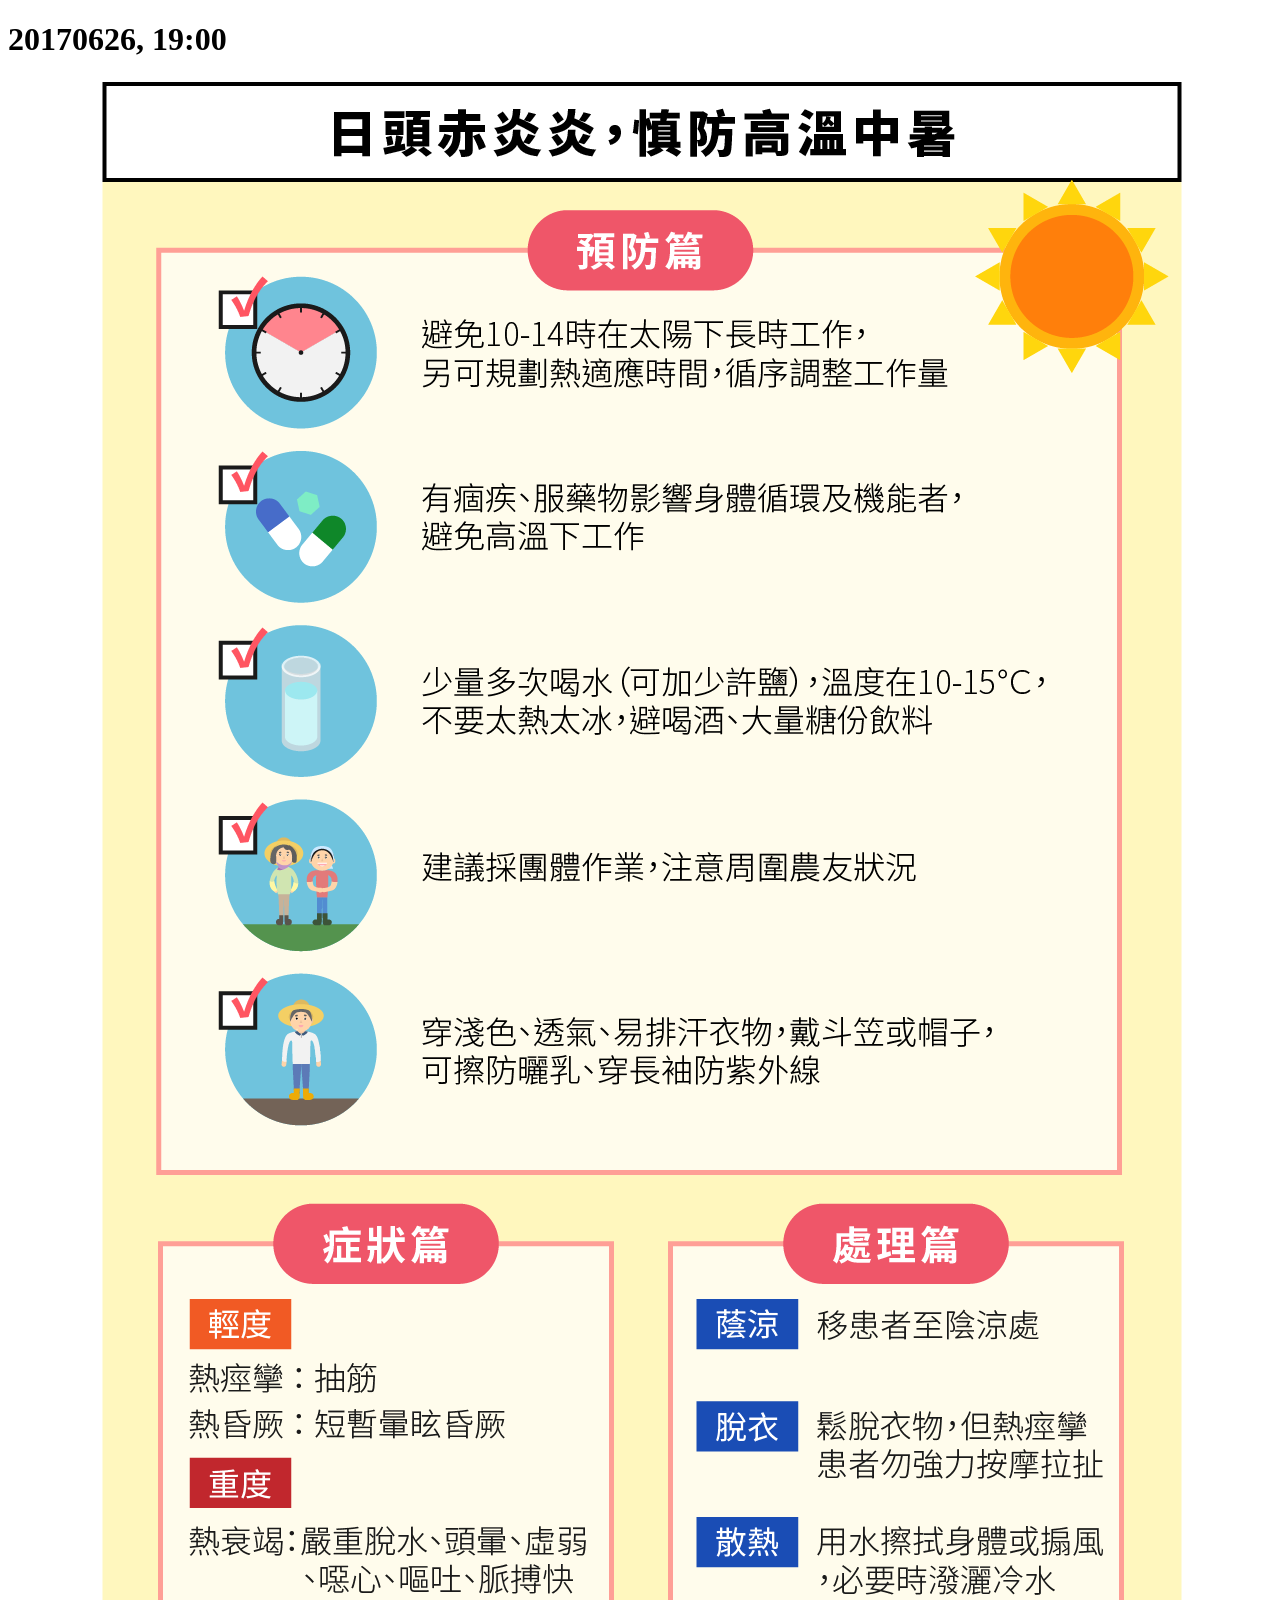
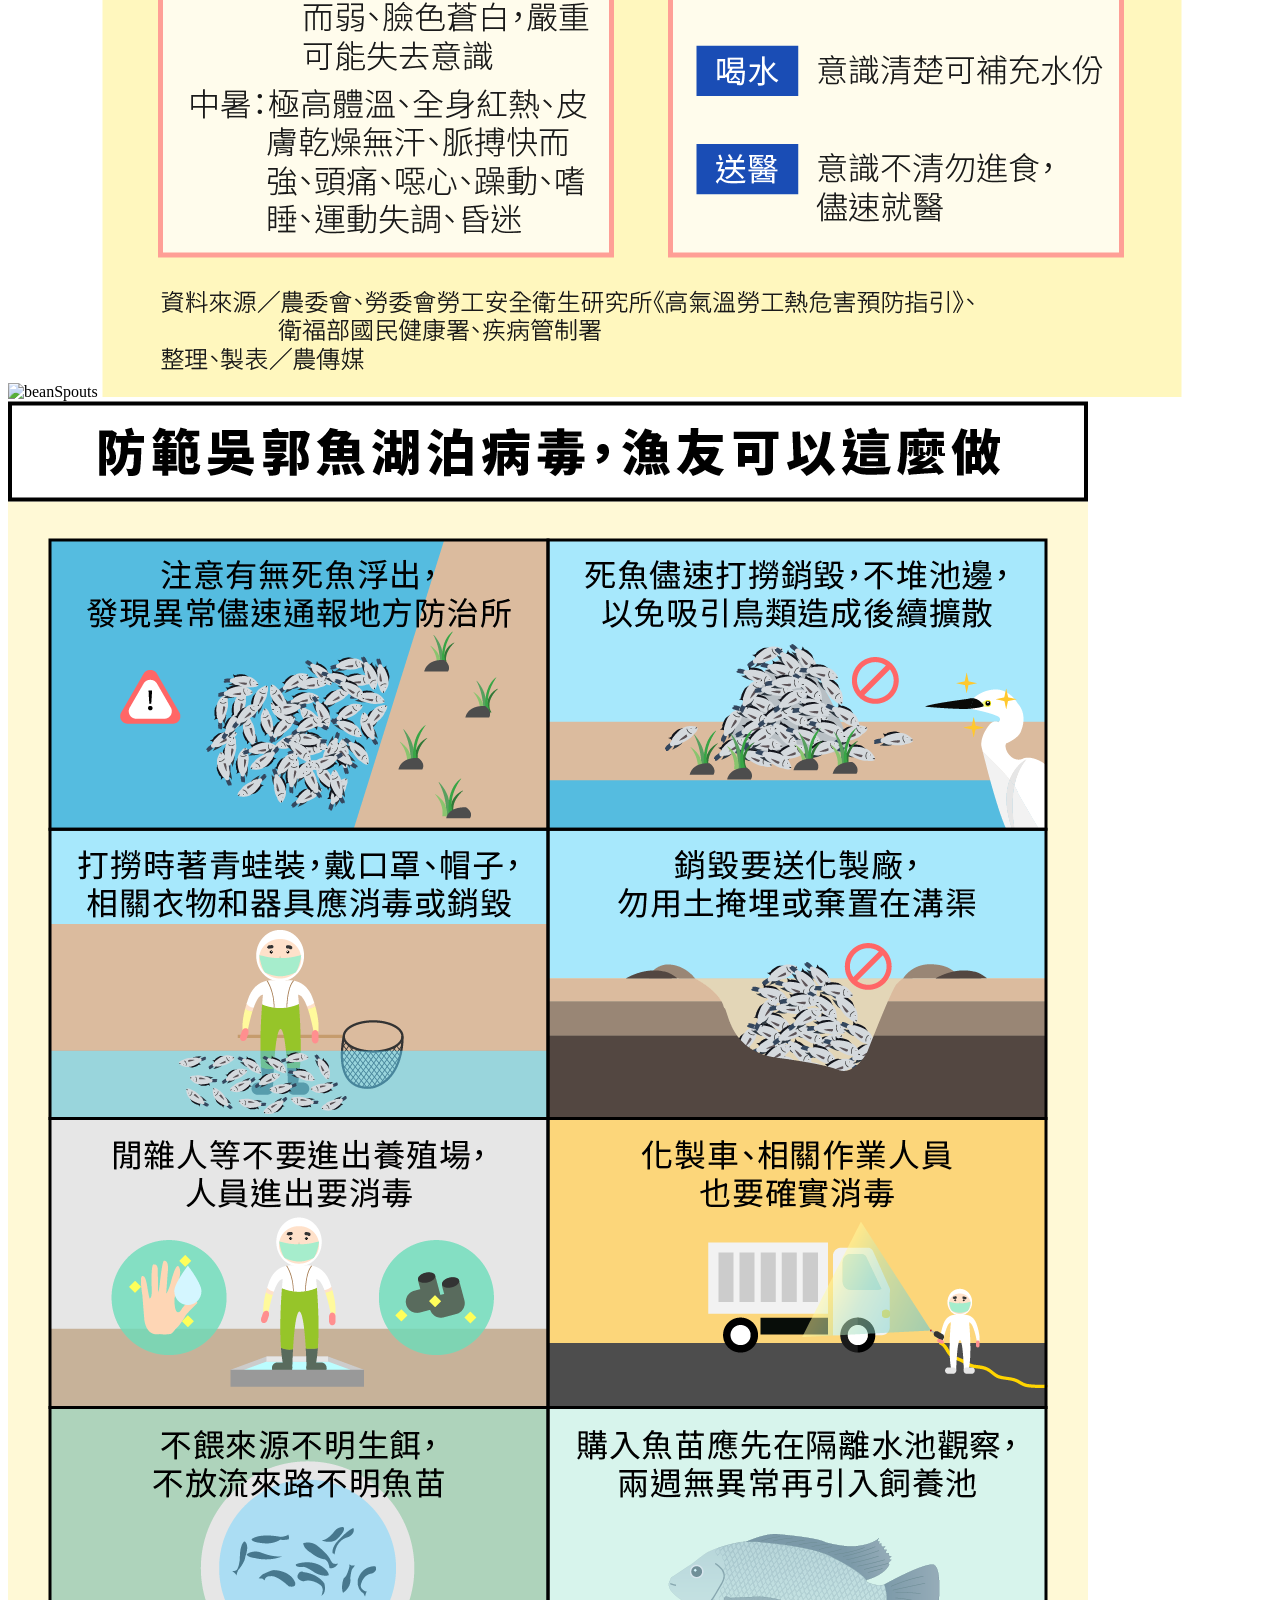
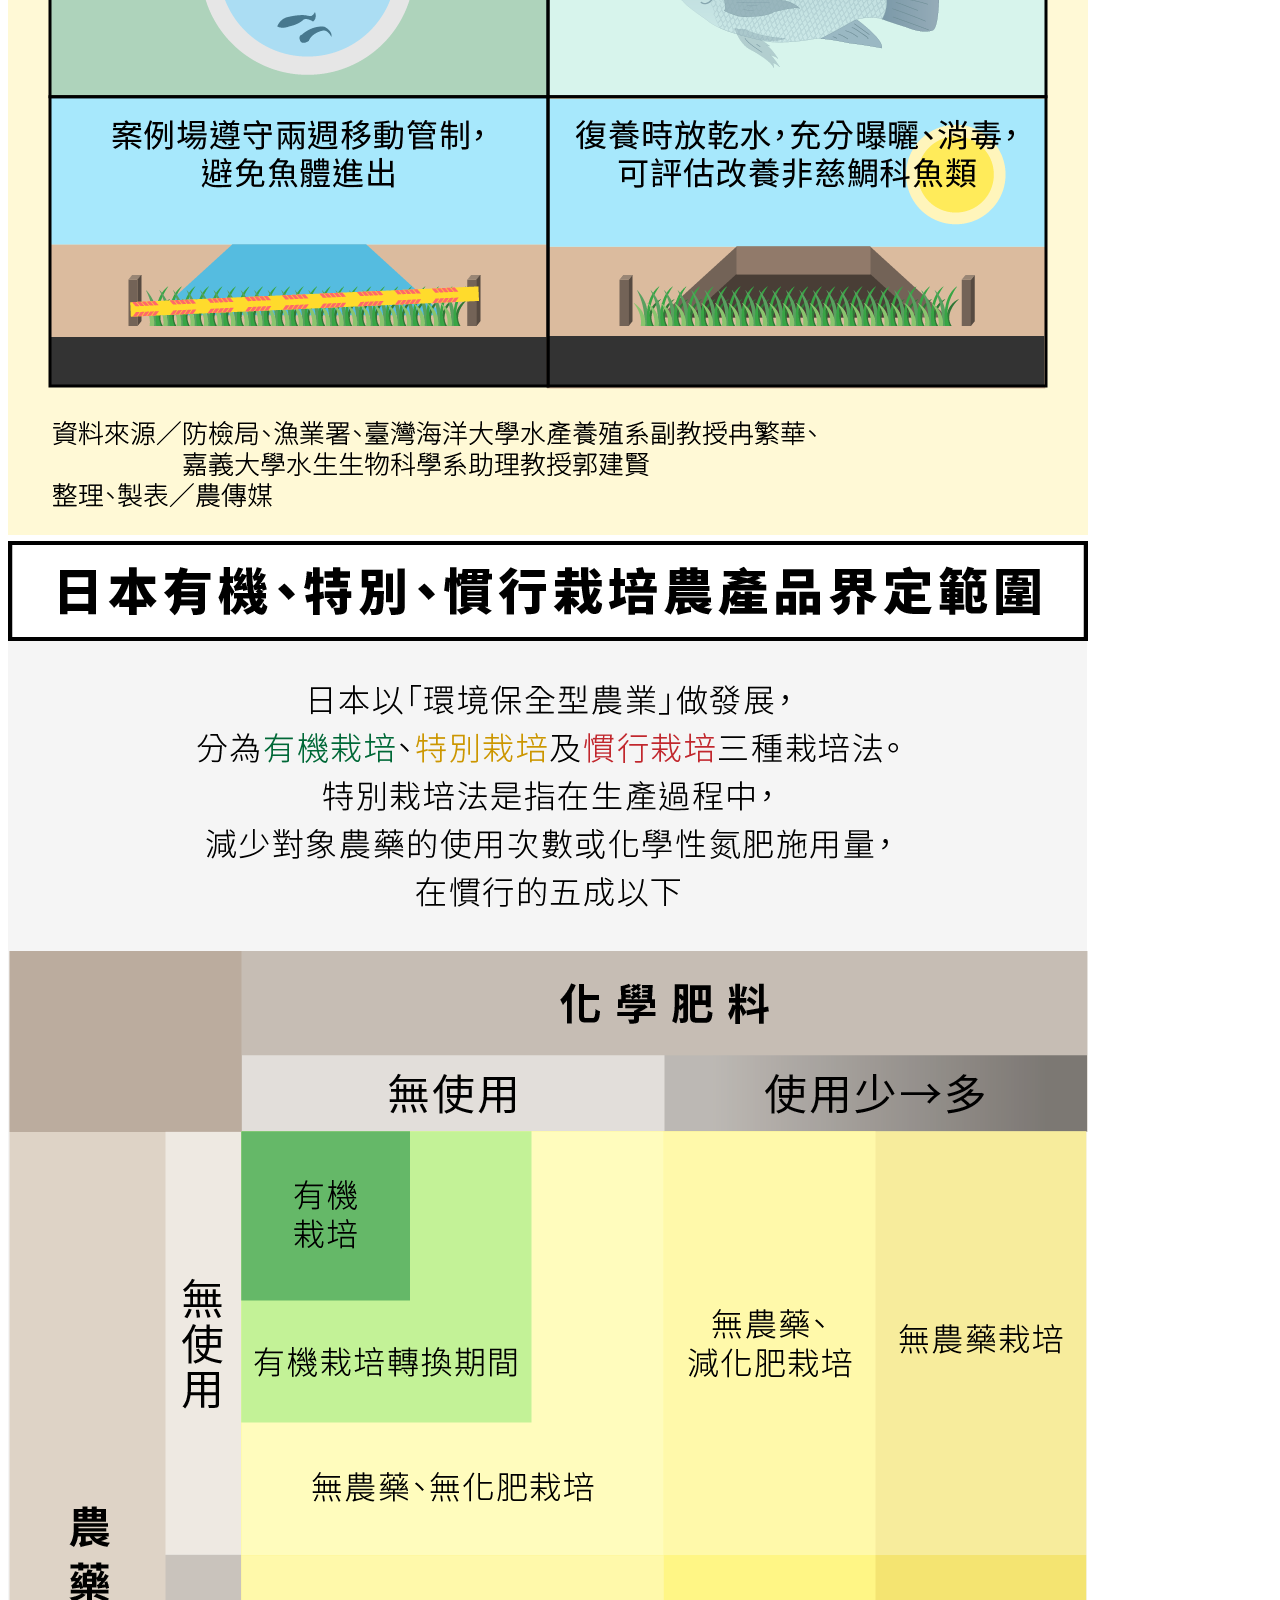
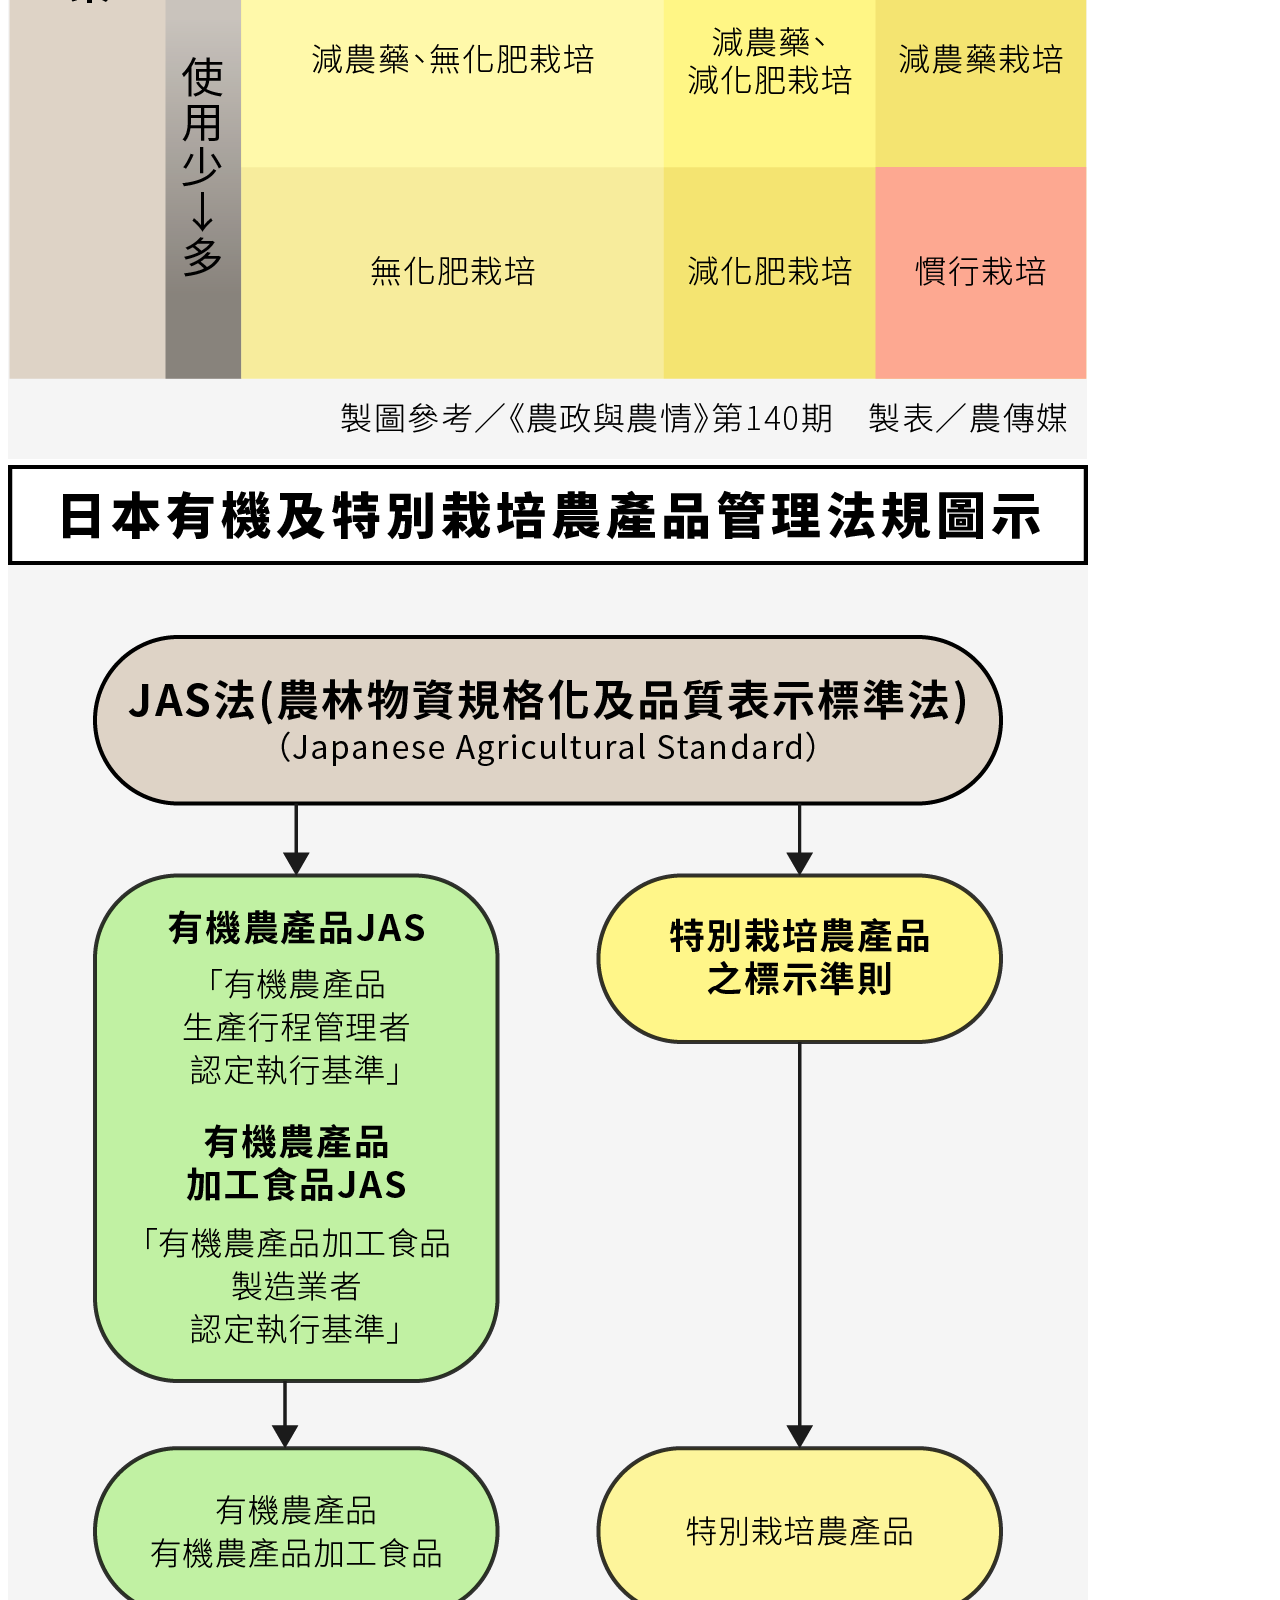
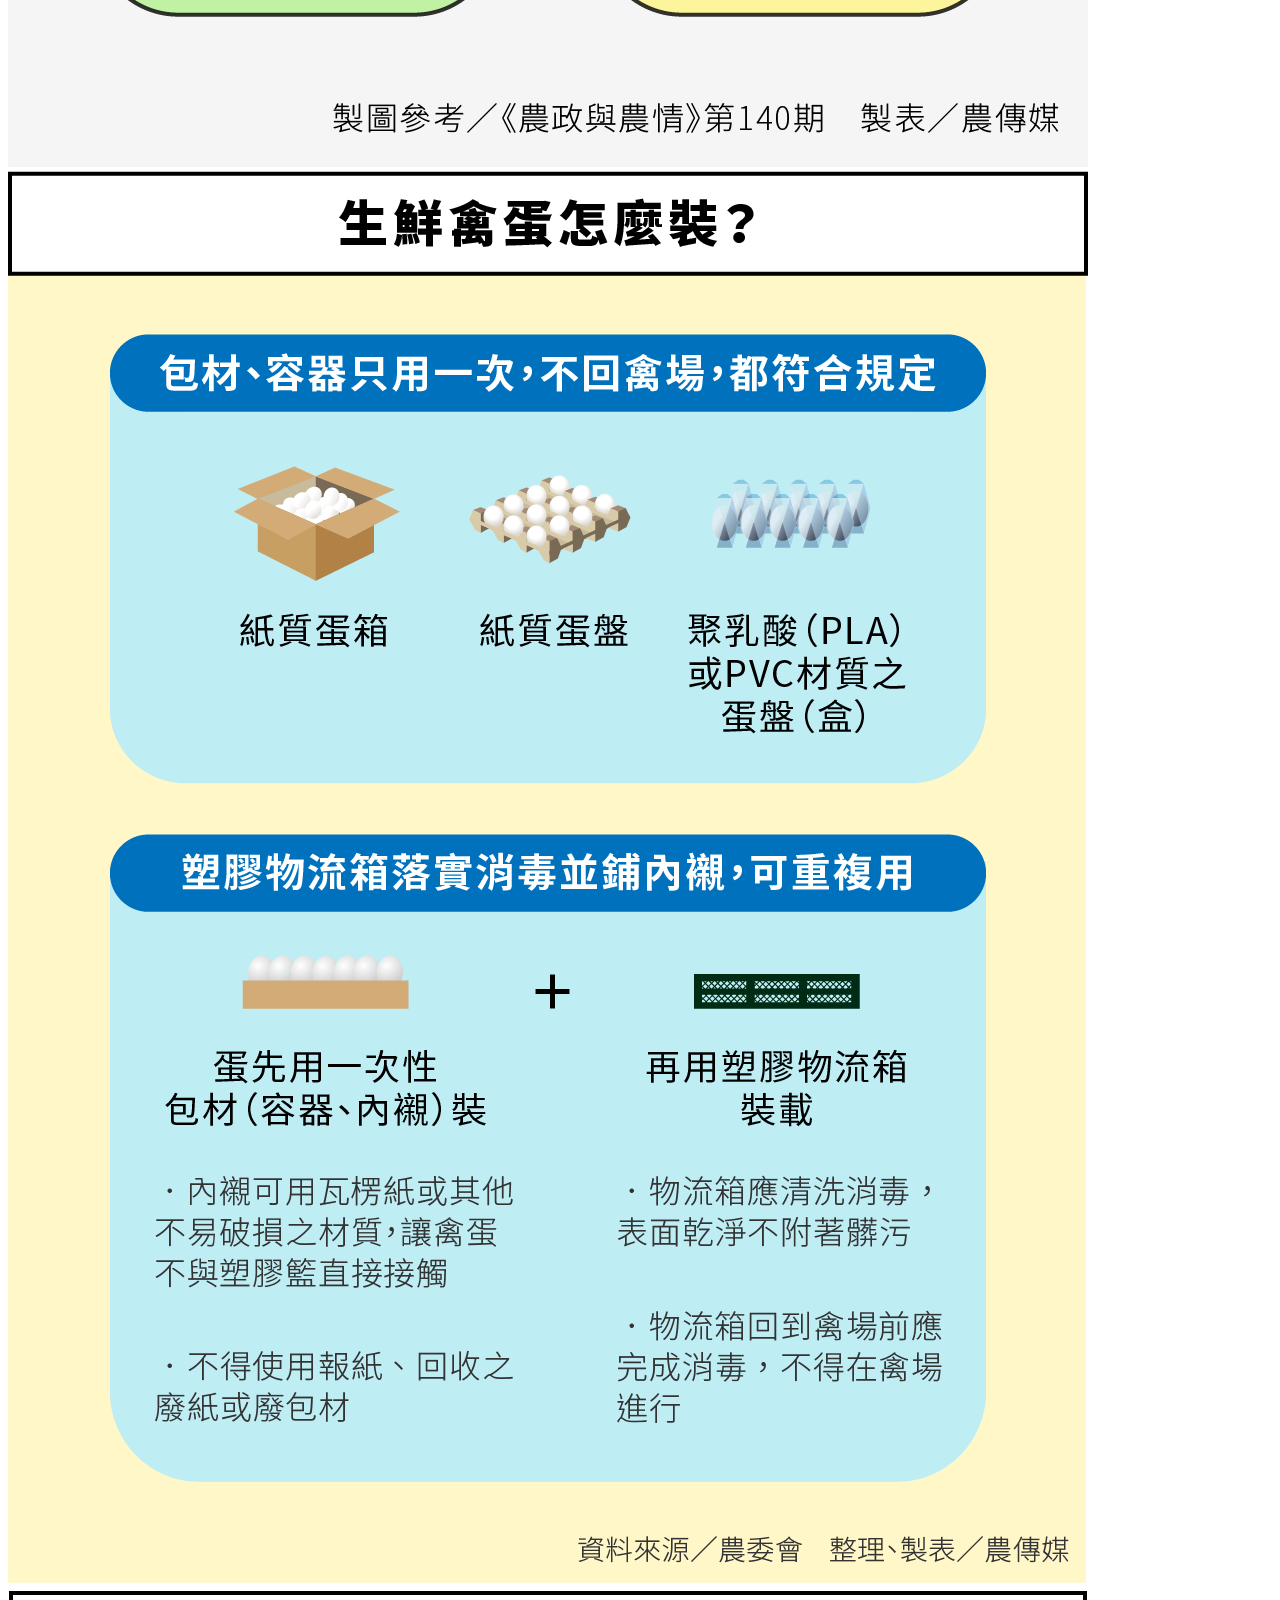
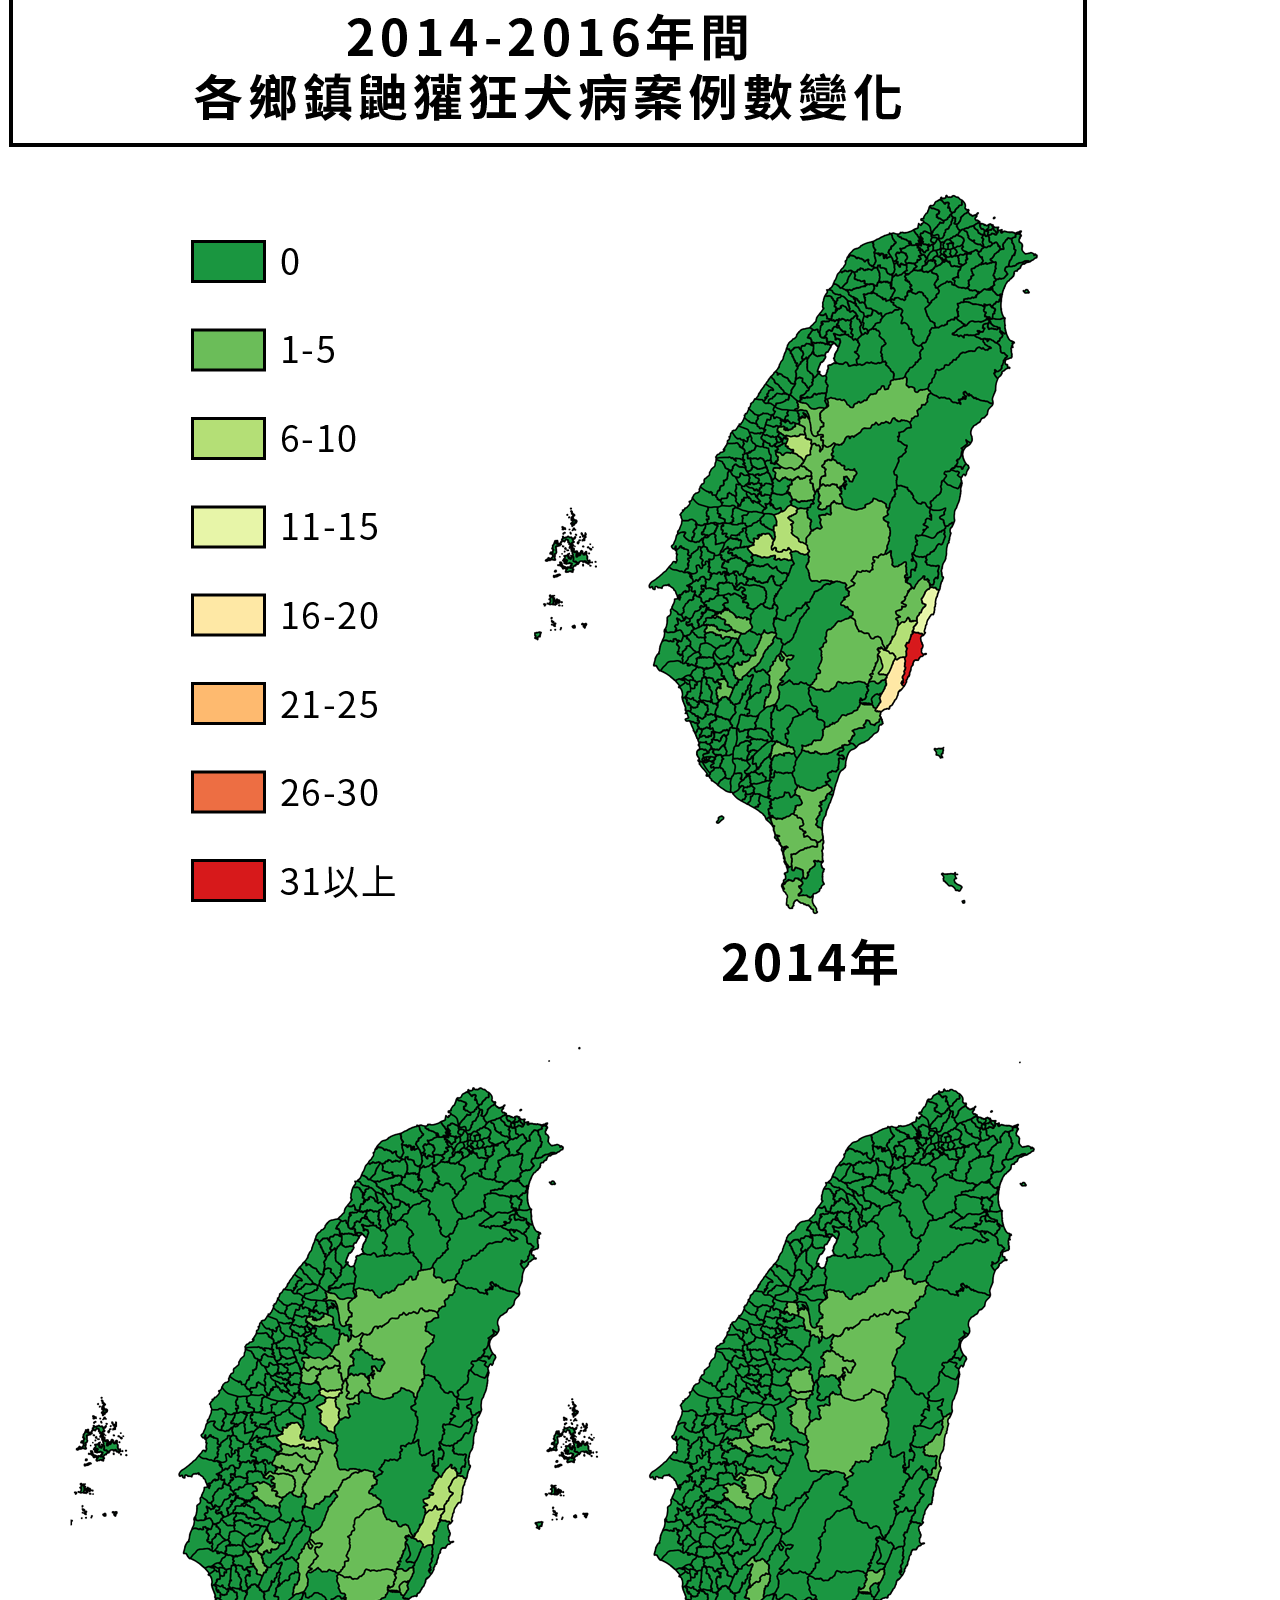
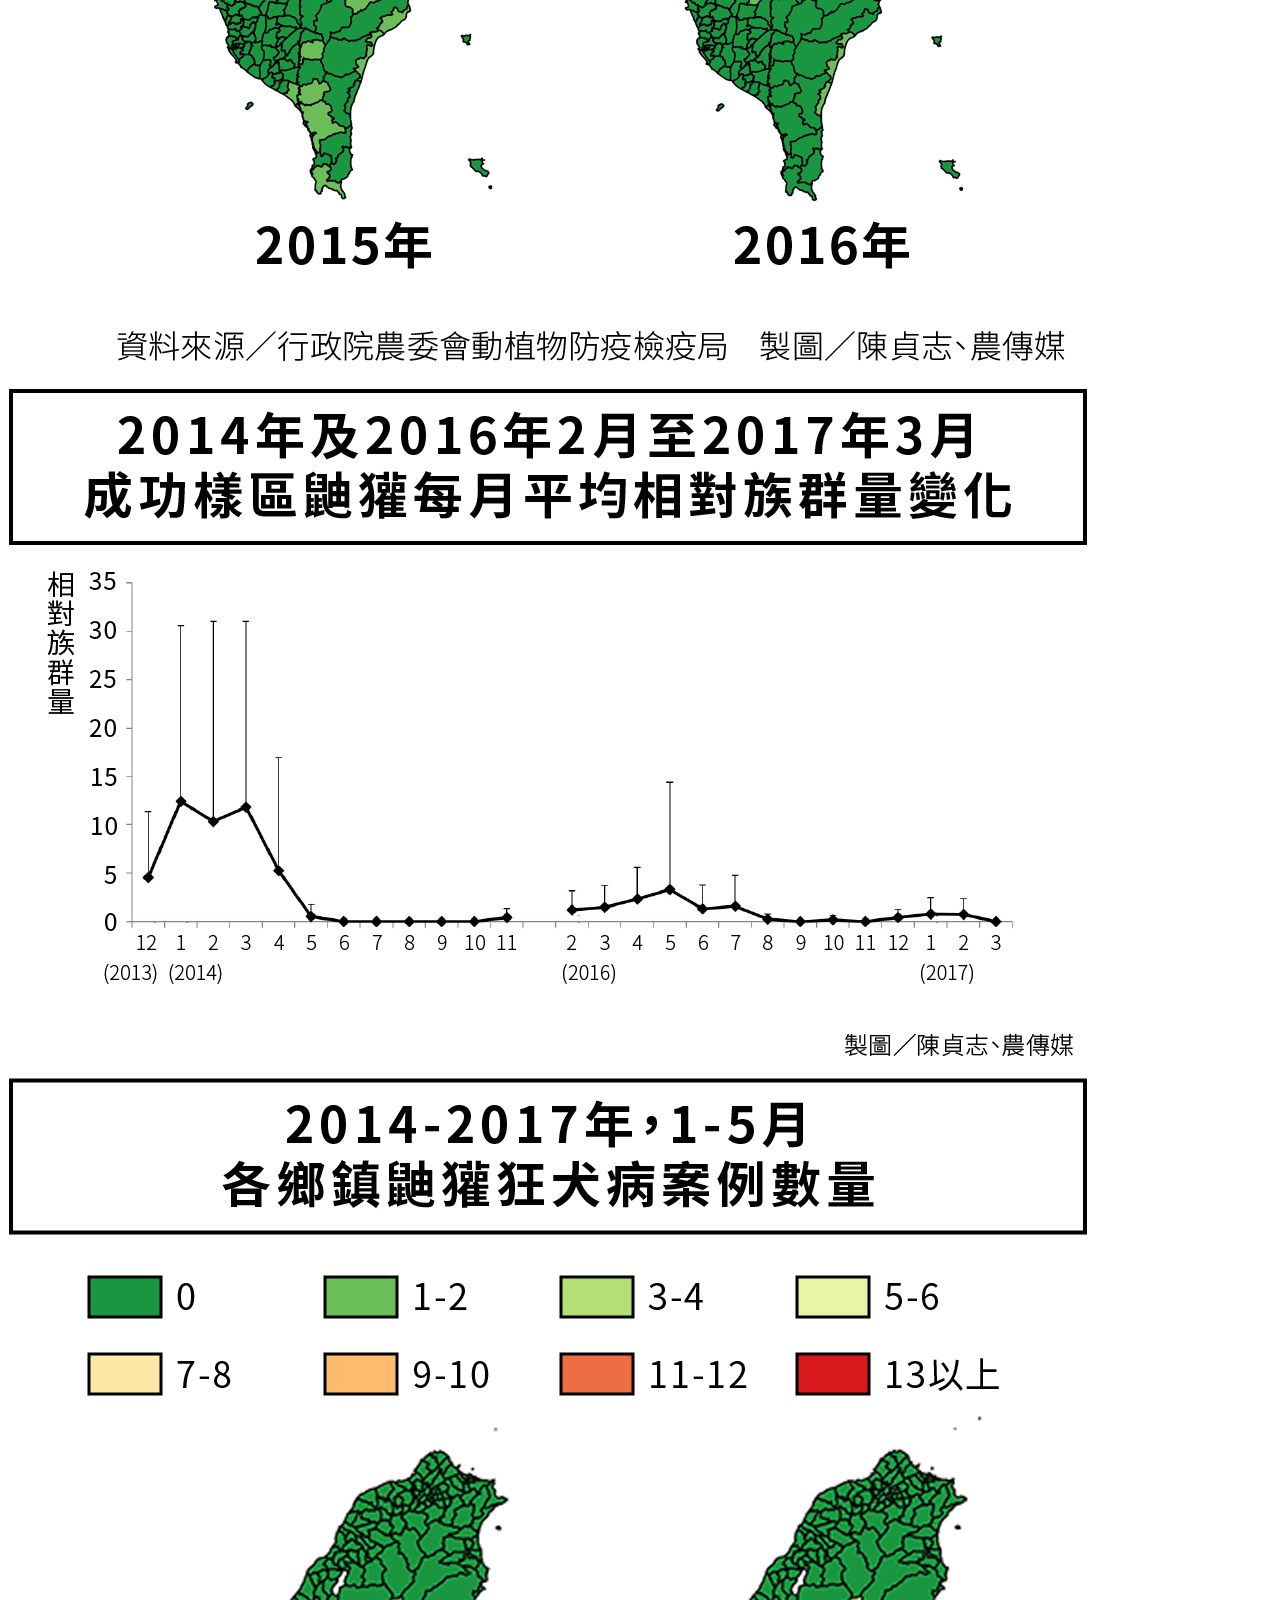
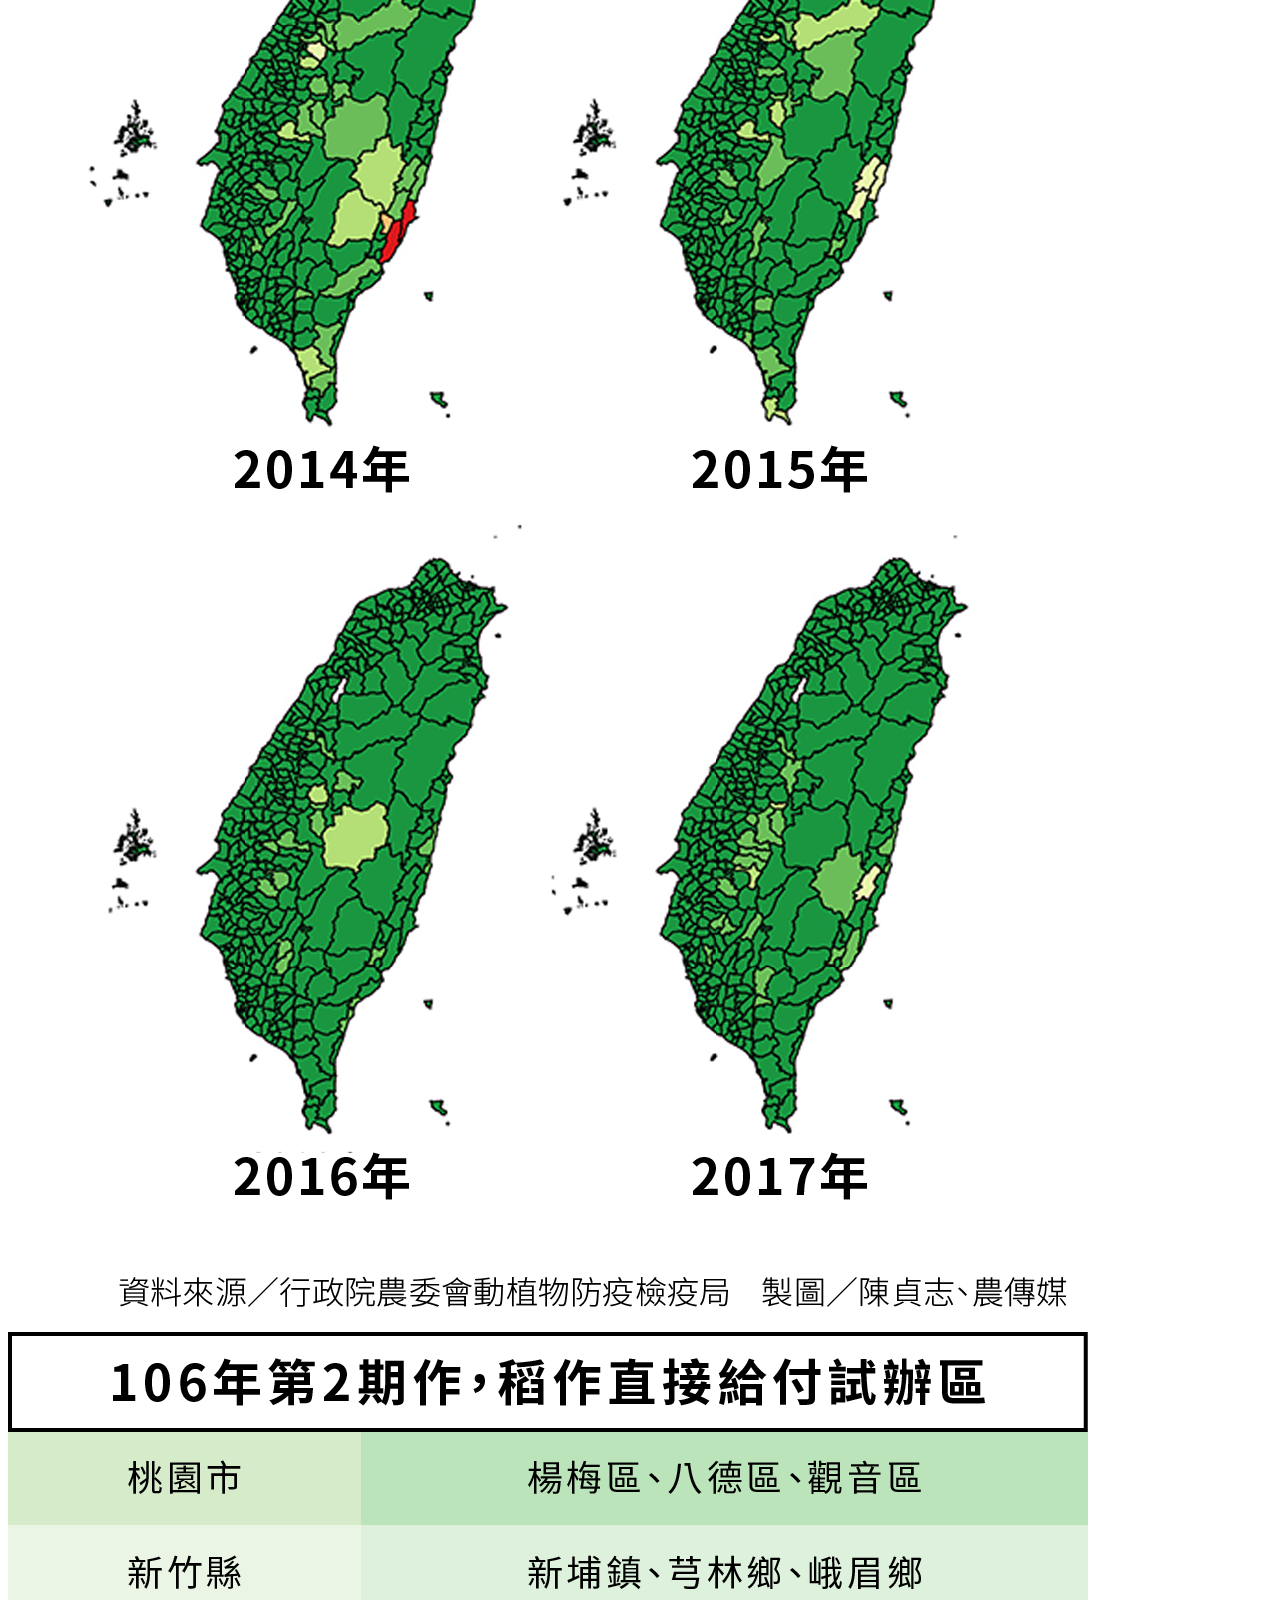
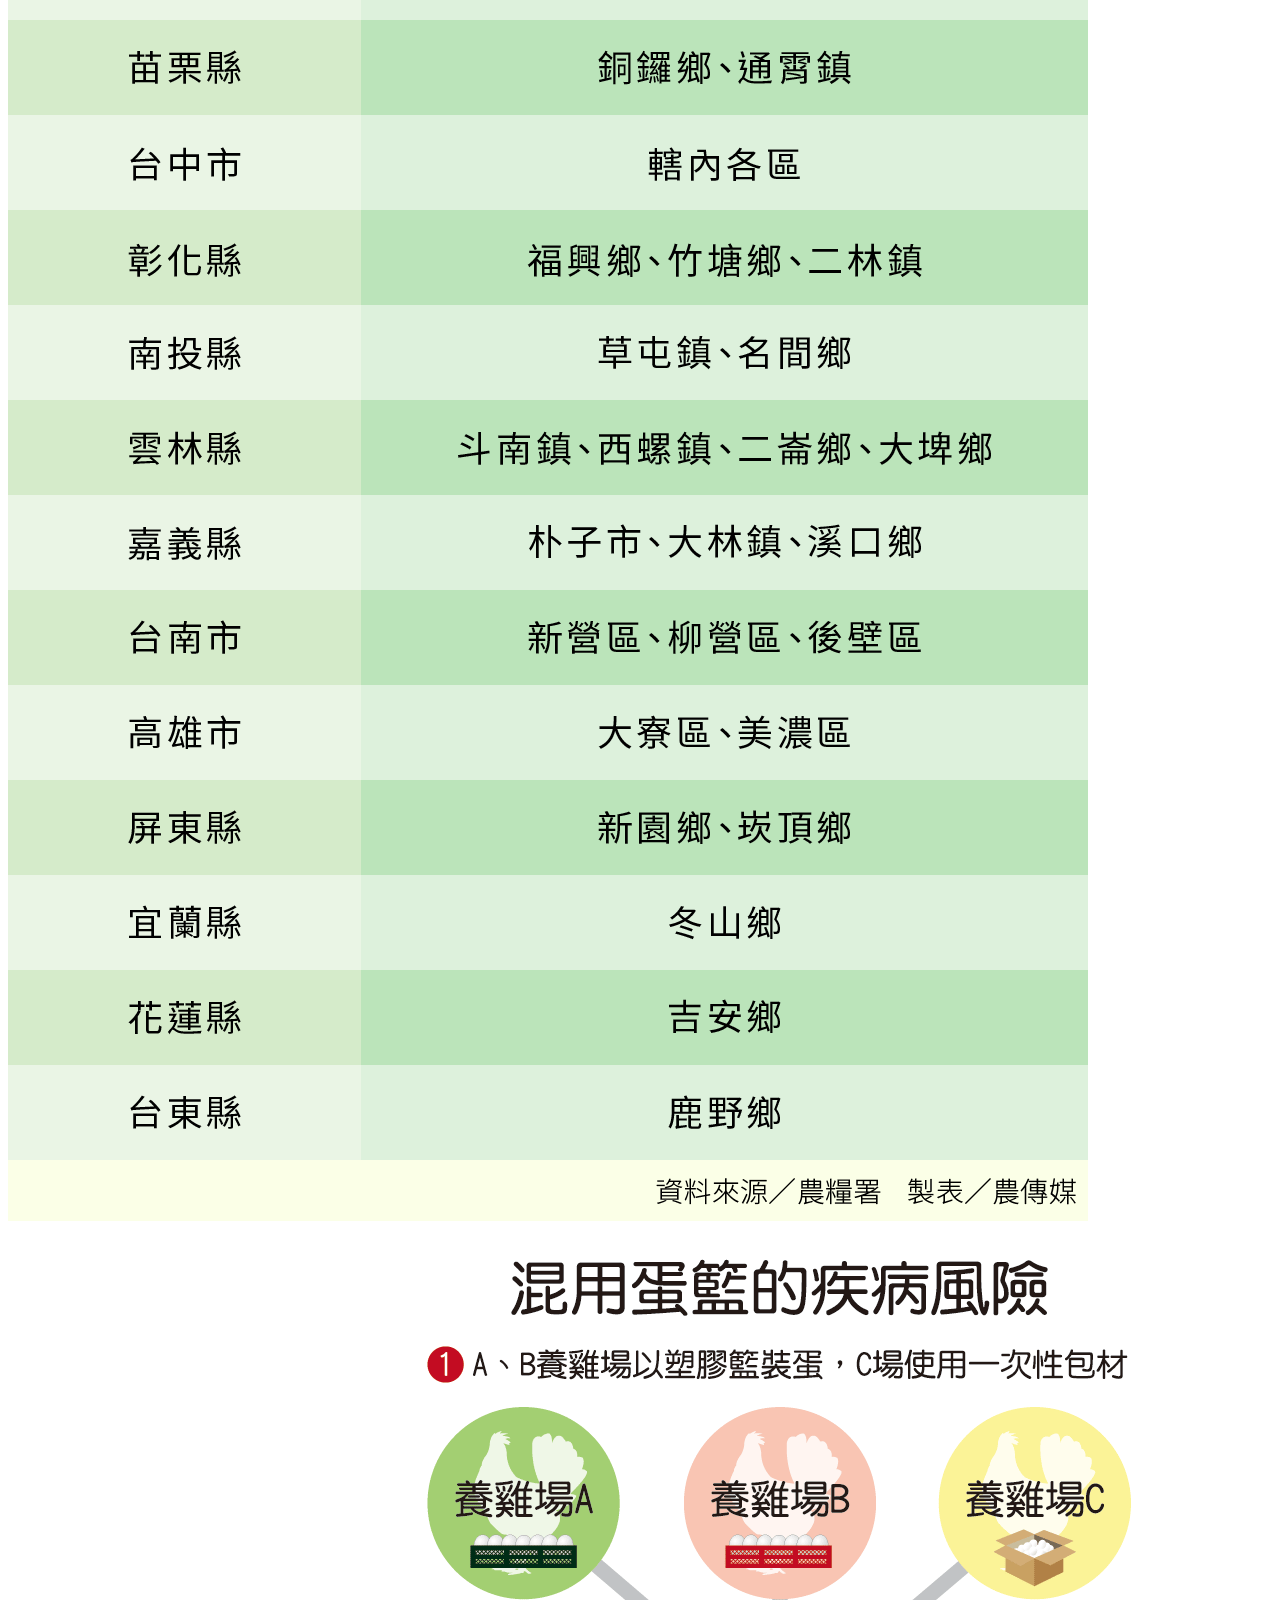
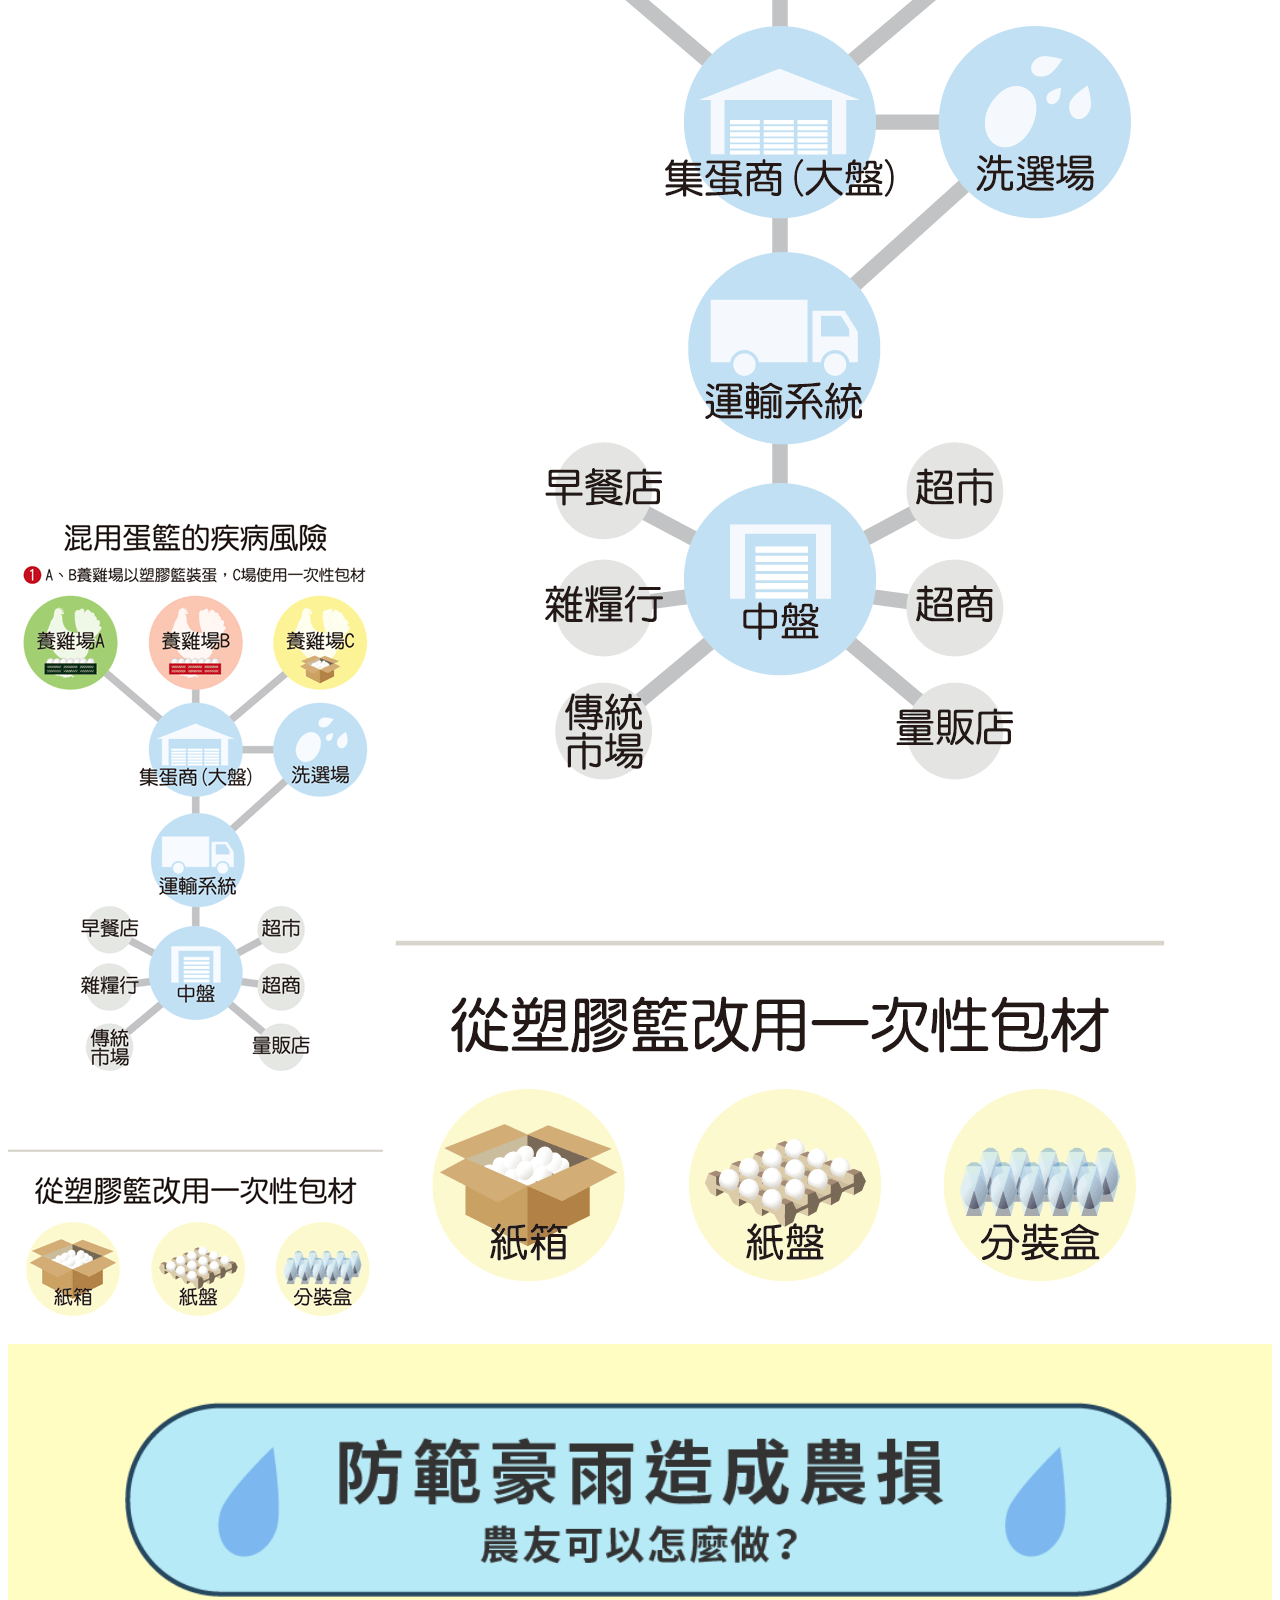
==== commit 833ae029: "1912" ====
--- a/agriharvest/index.html
+++ b/agriharvest/index.html
@@ -4,7 +4,7 @@
 </head>
 <body>
 <h1>20170626, 19:00</h1>
-
+<img src="beanSpouts.png" title="beanSpouts">
 <img src="heatStroke.png" title="heatStroke">
 <img src="tilapiaLakeVirus.png" title="tilapiaLakeVirus">
 <img src="friendly_wang_1.png" title="friendly_wang_1">
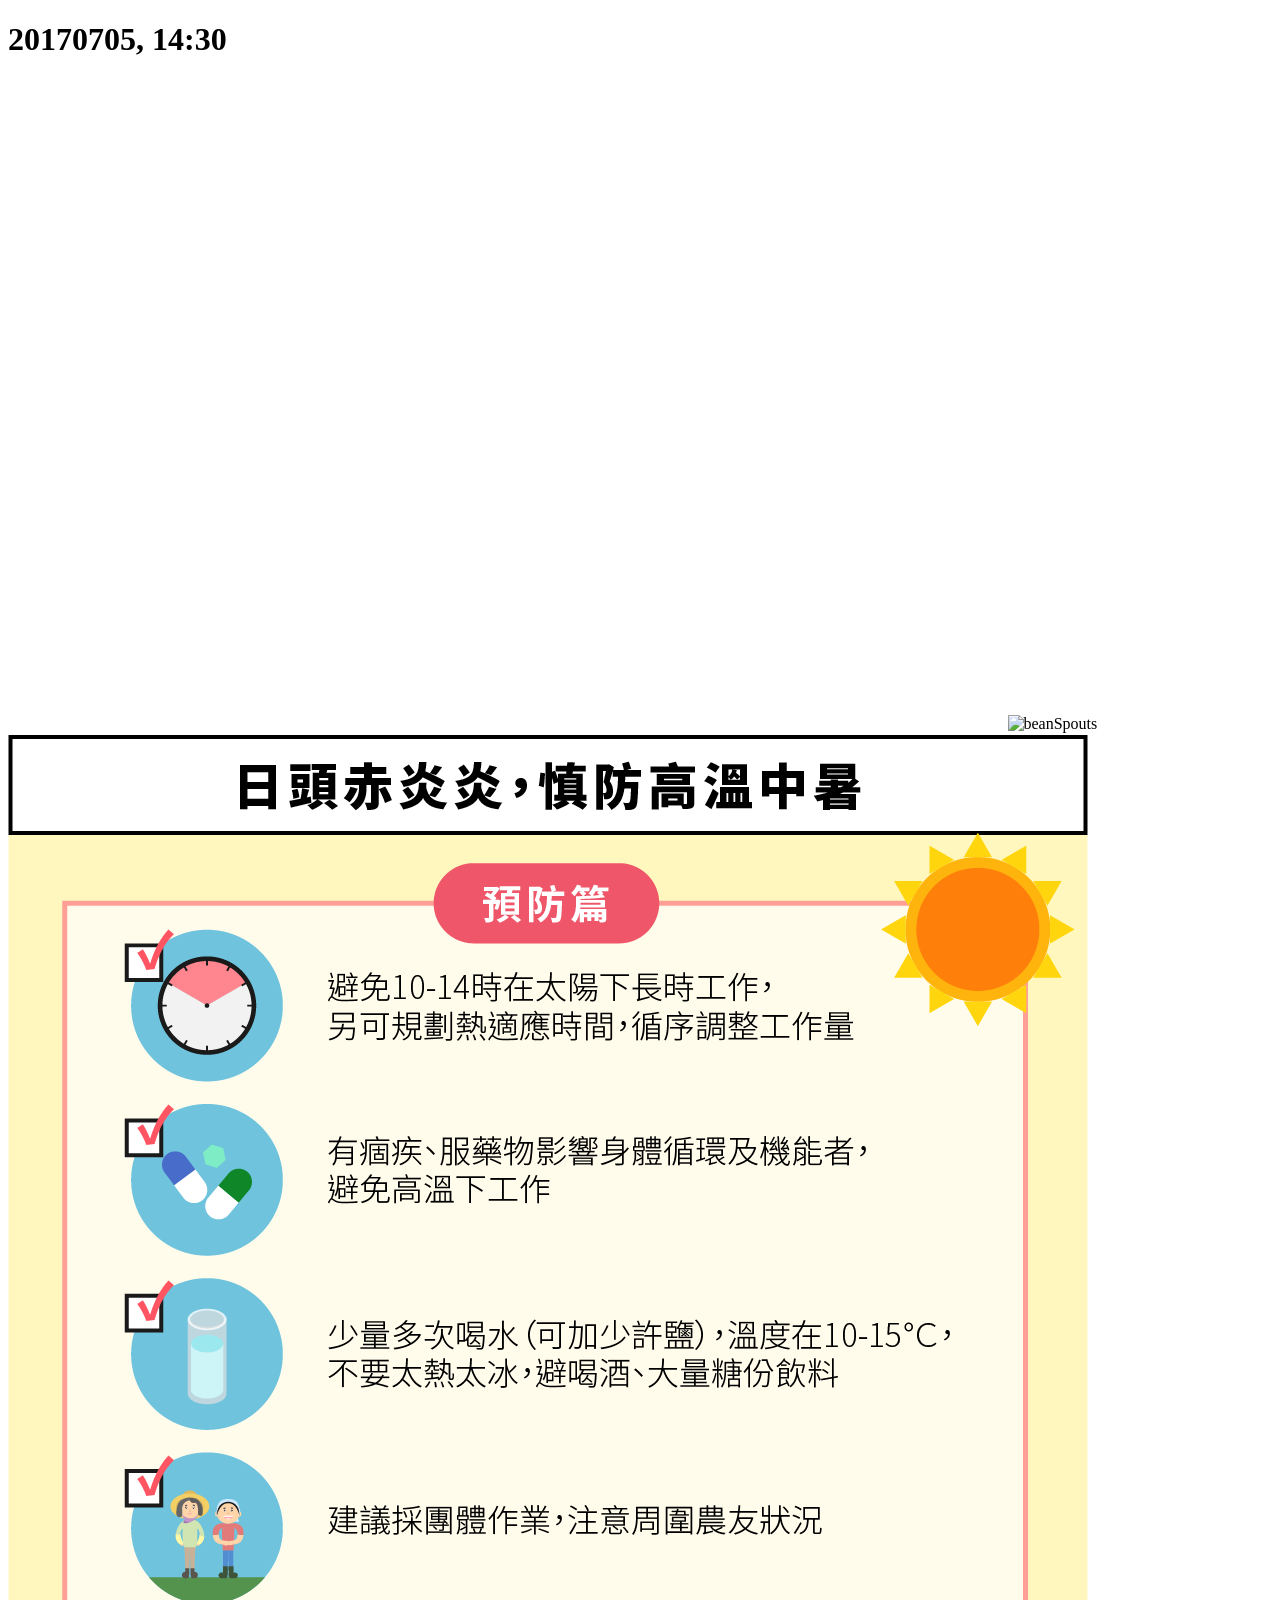
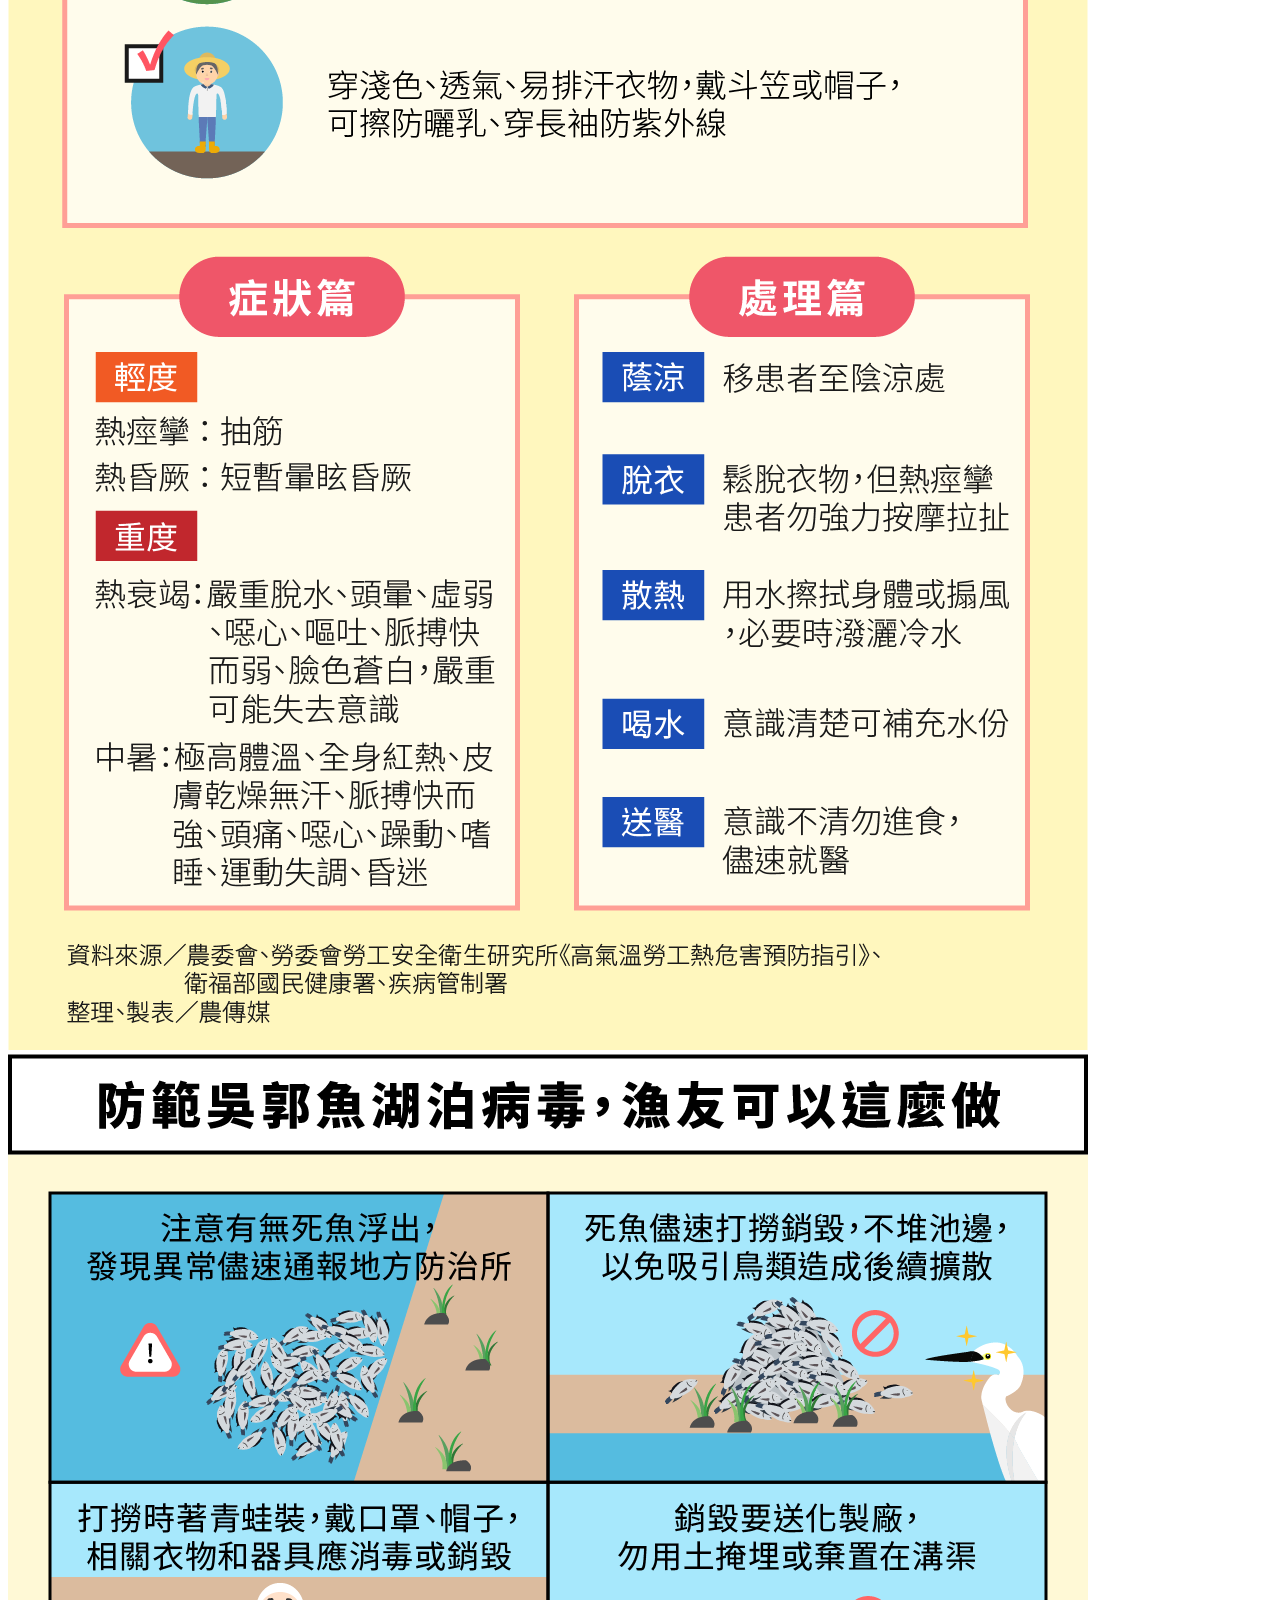
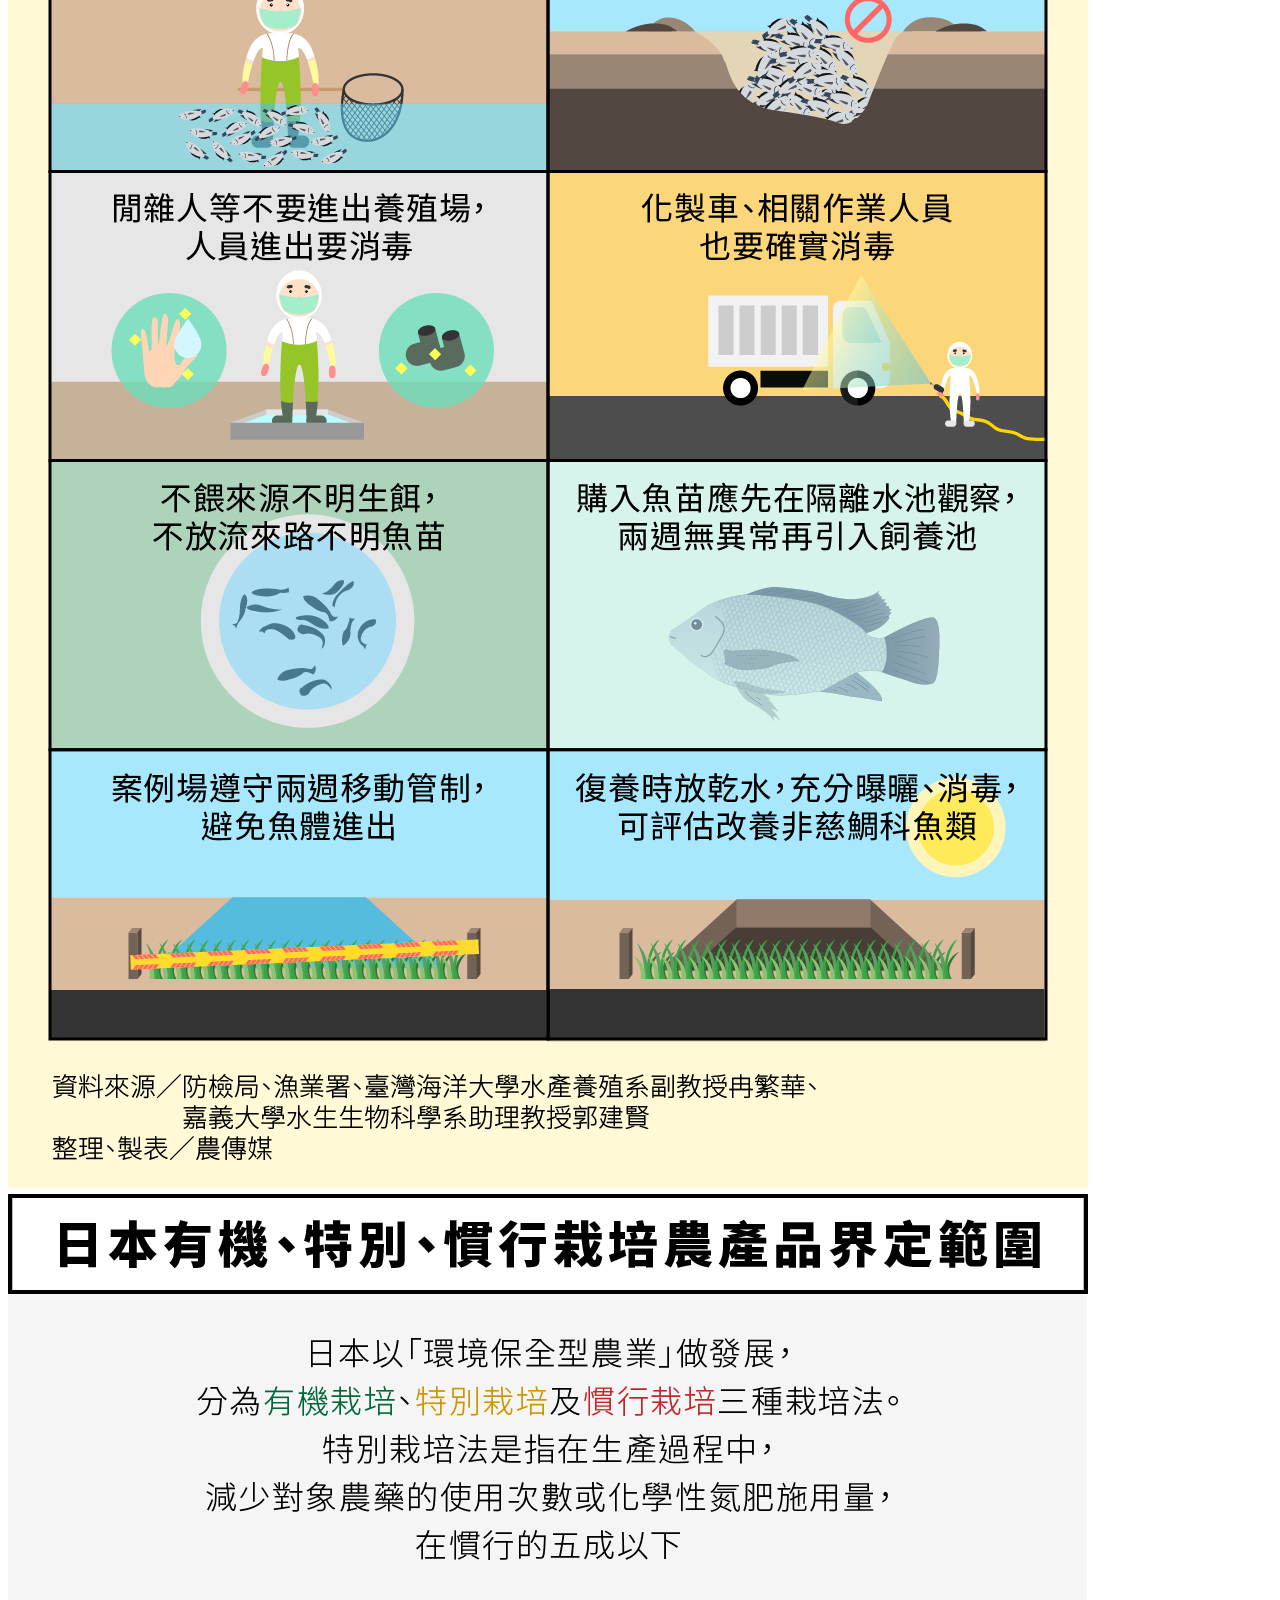
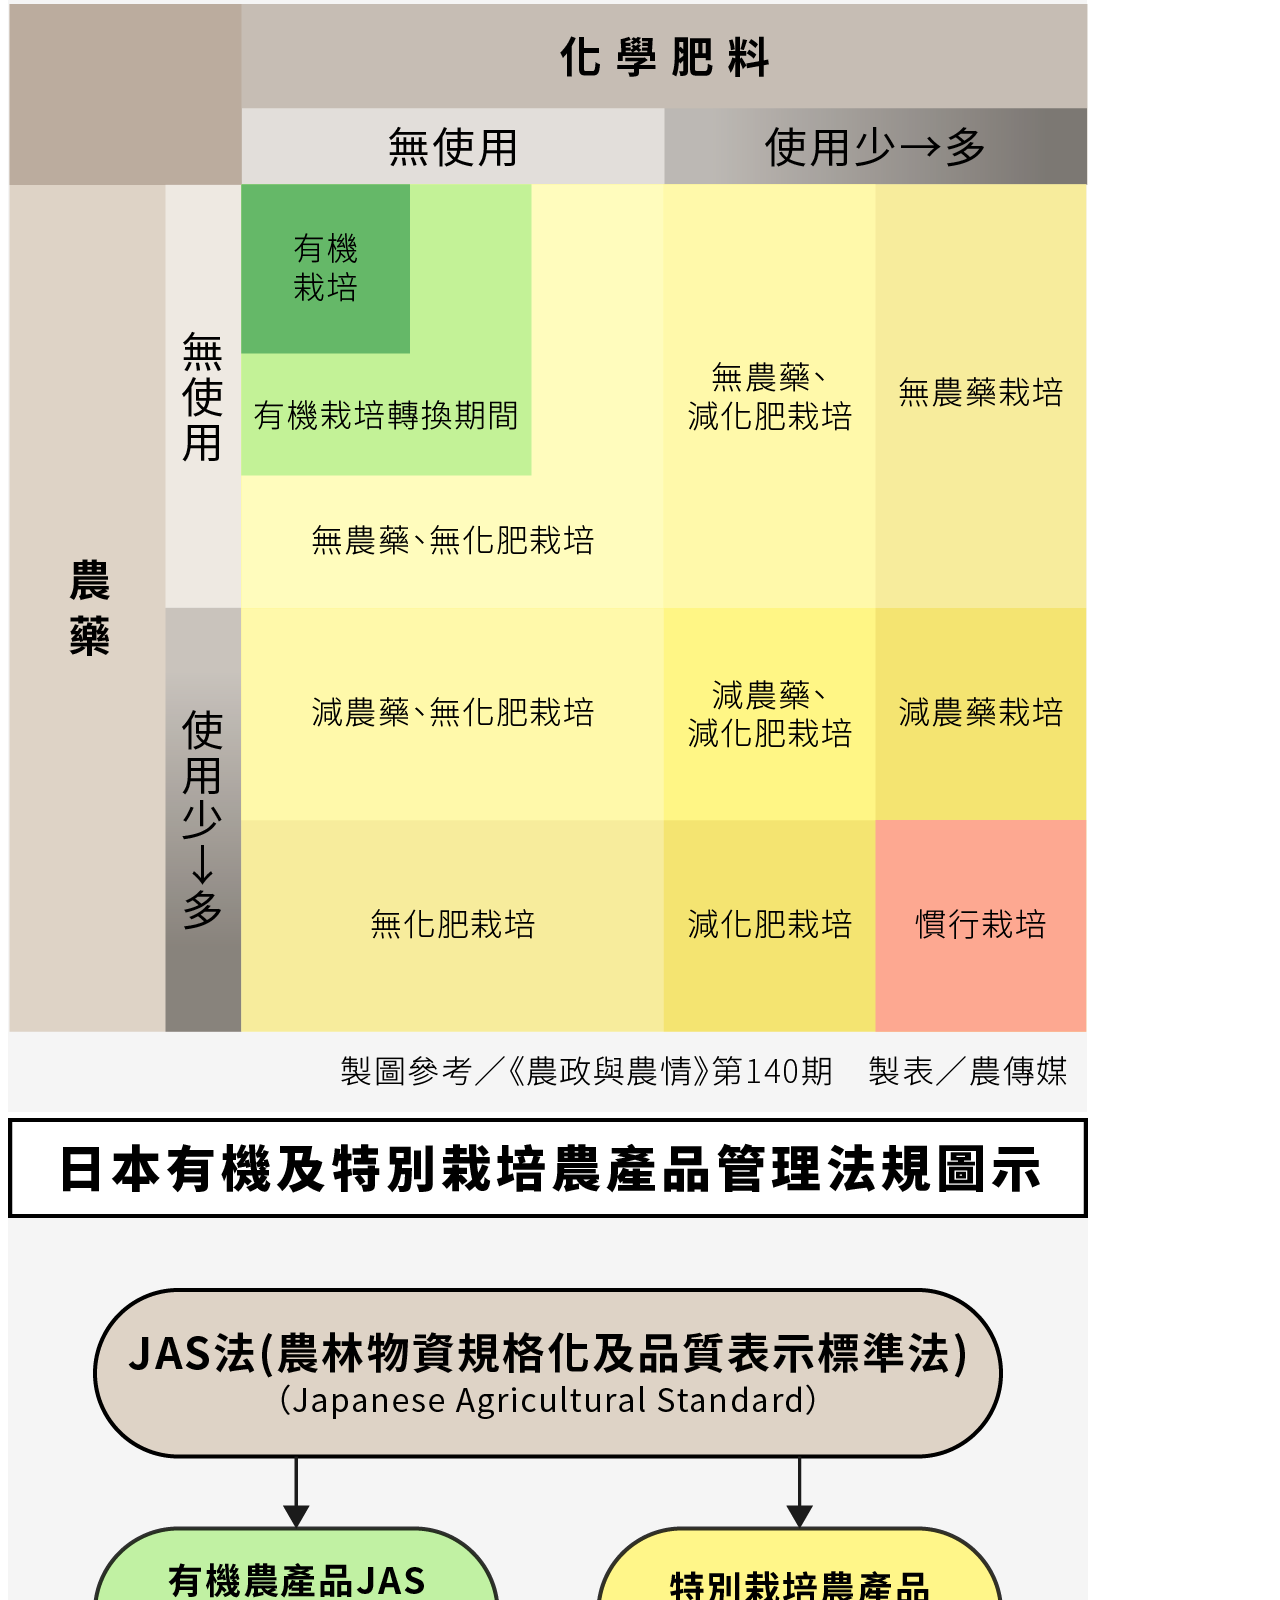
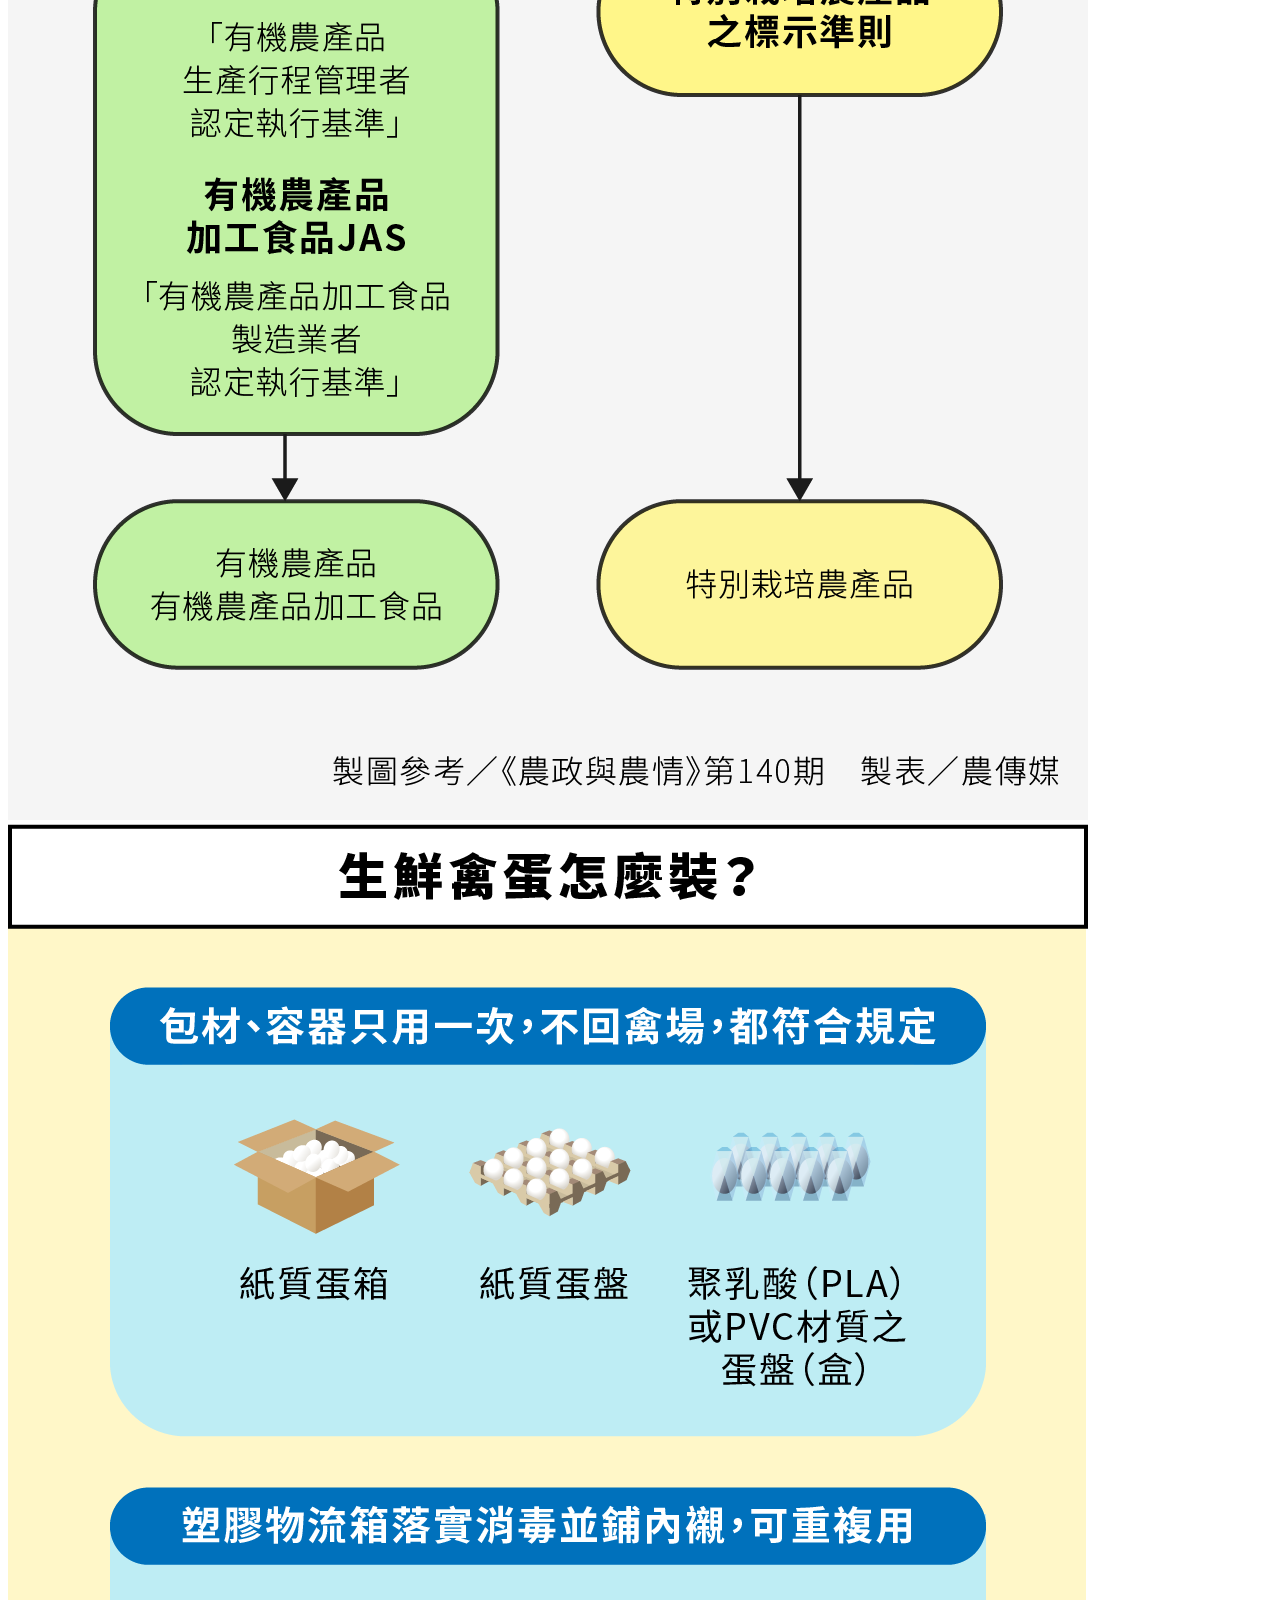
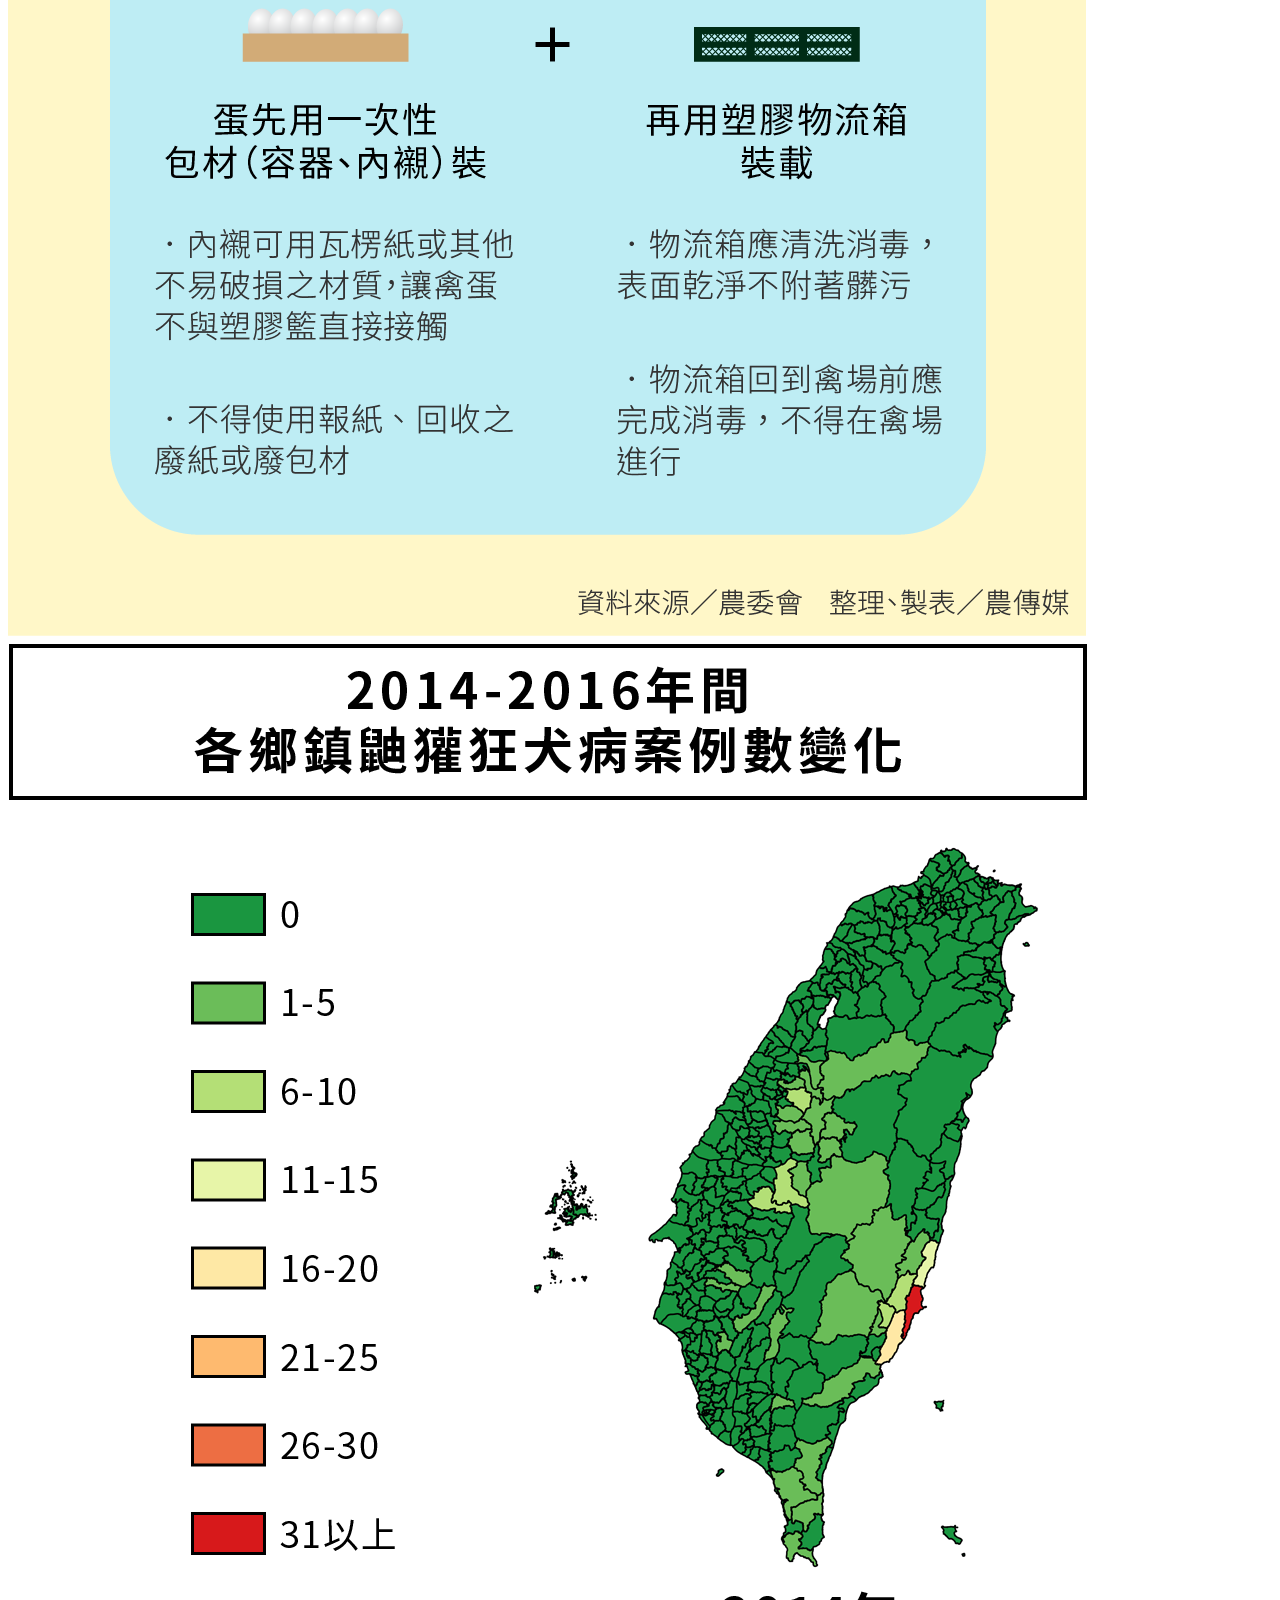
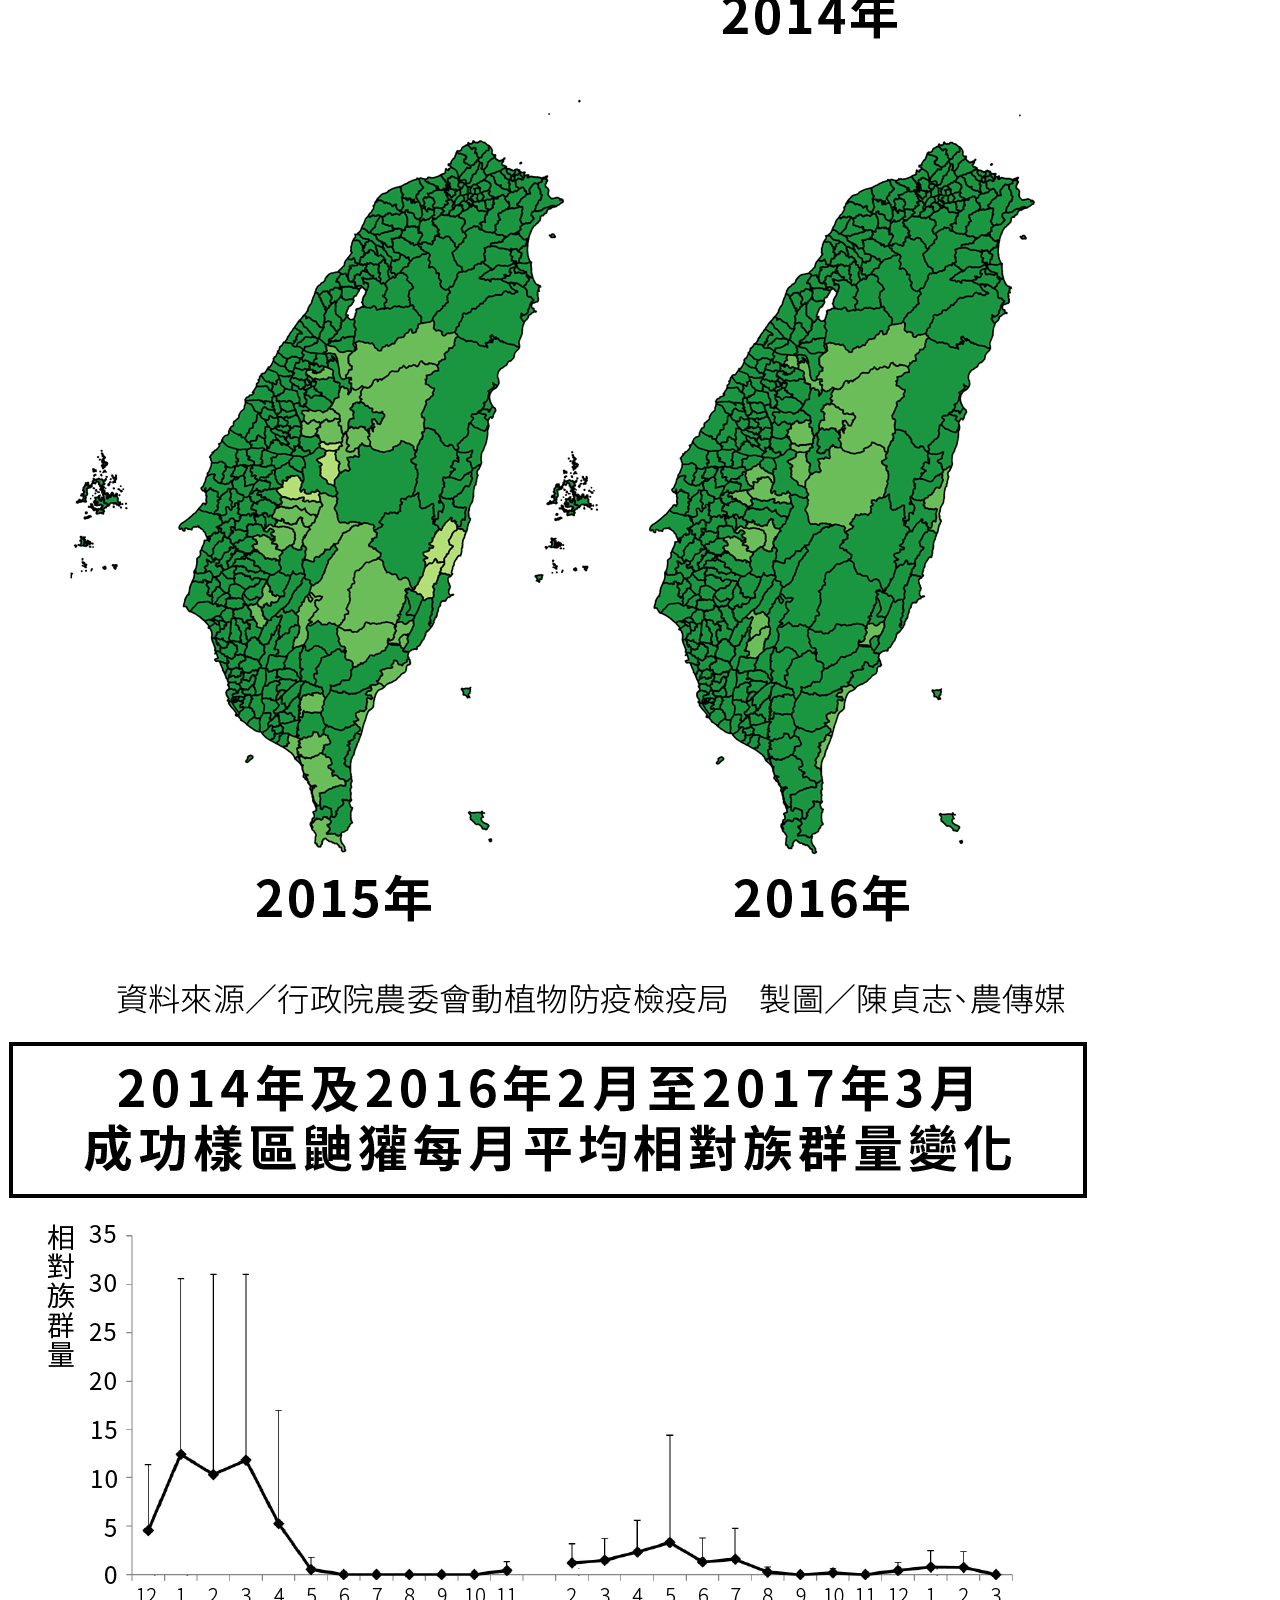
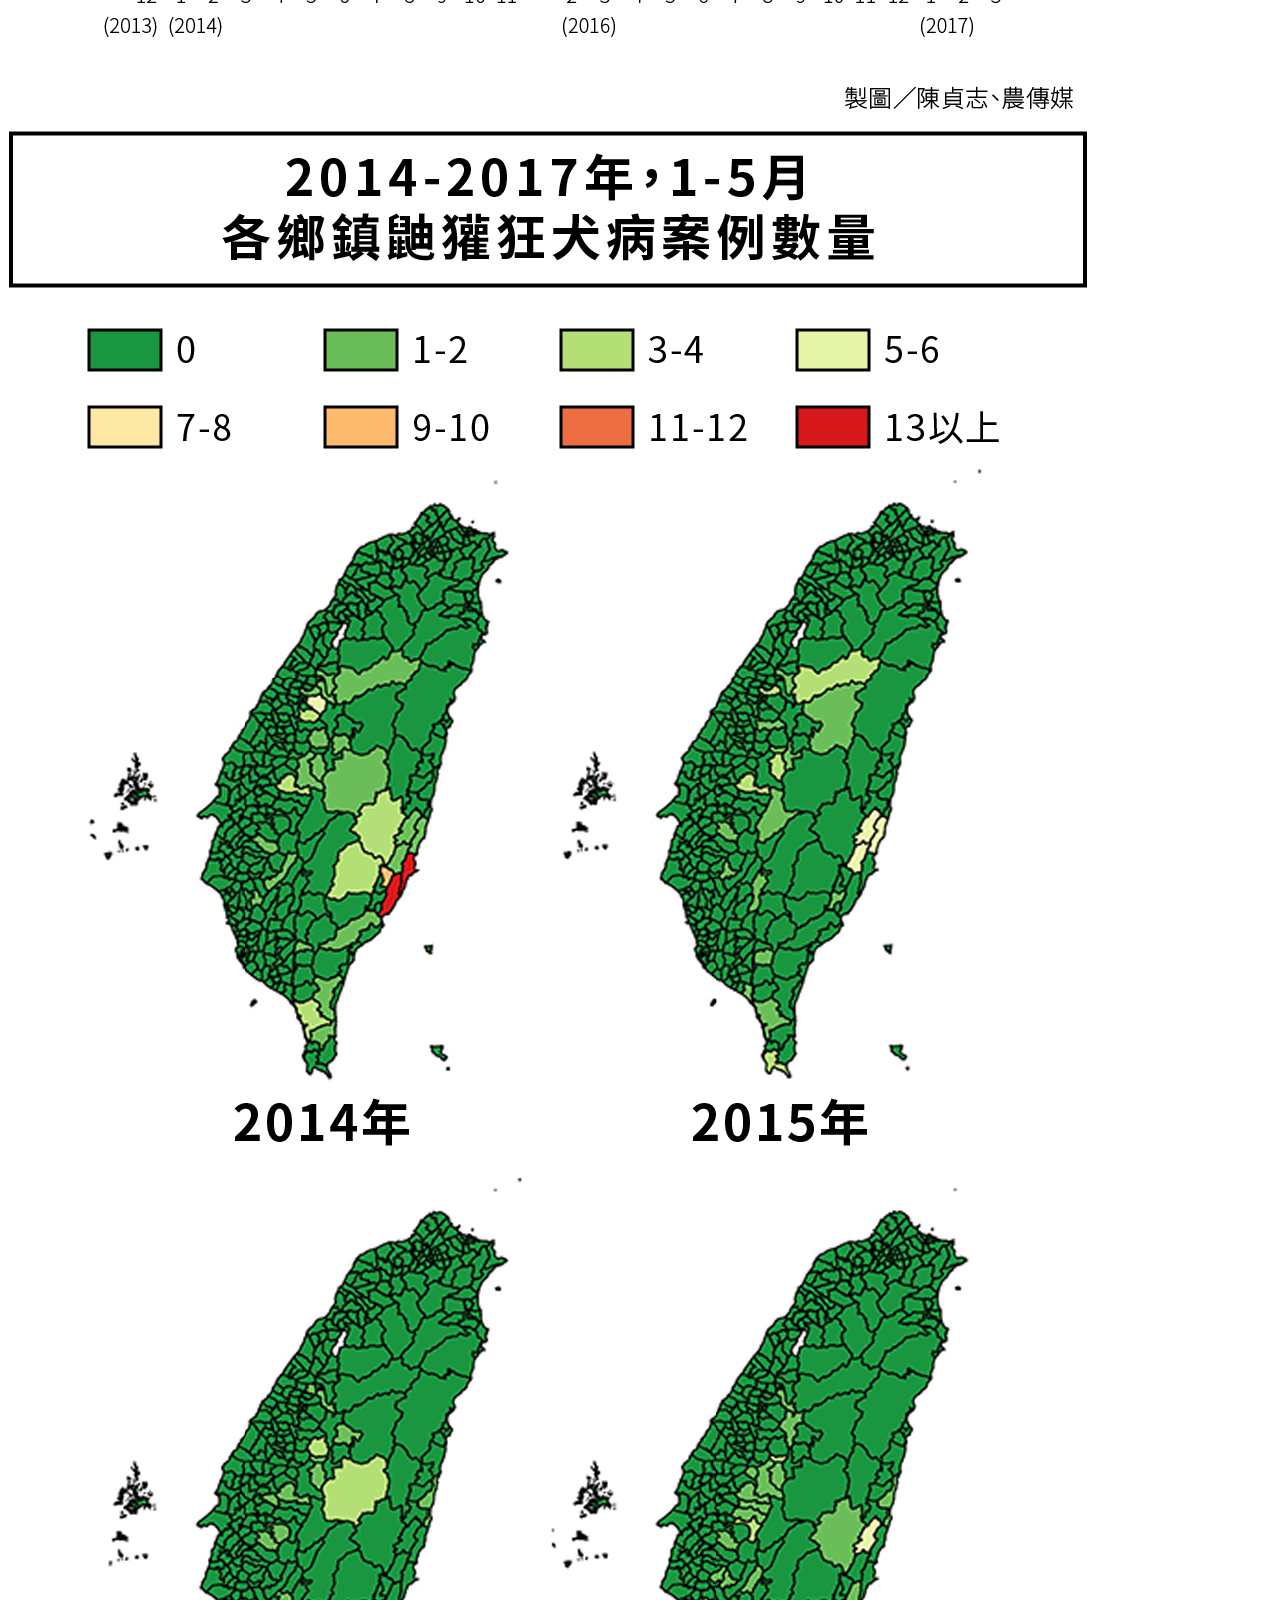
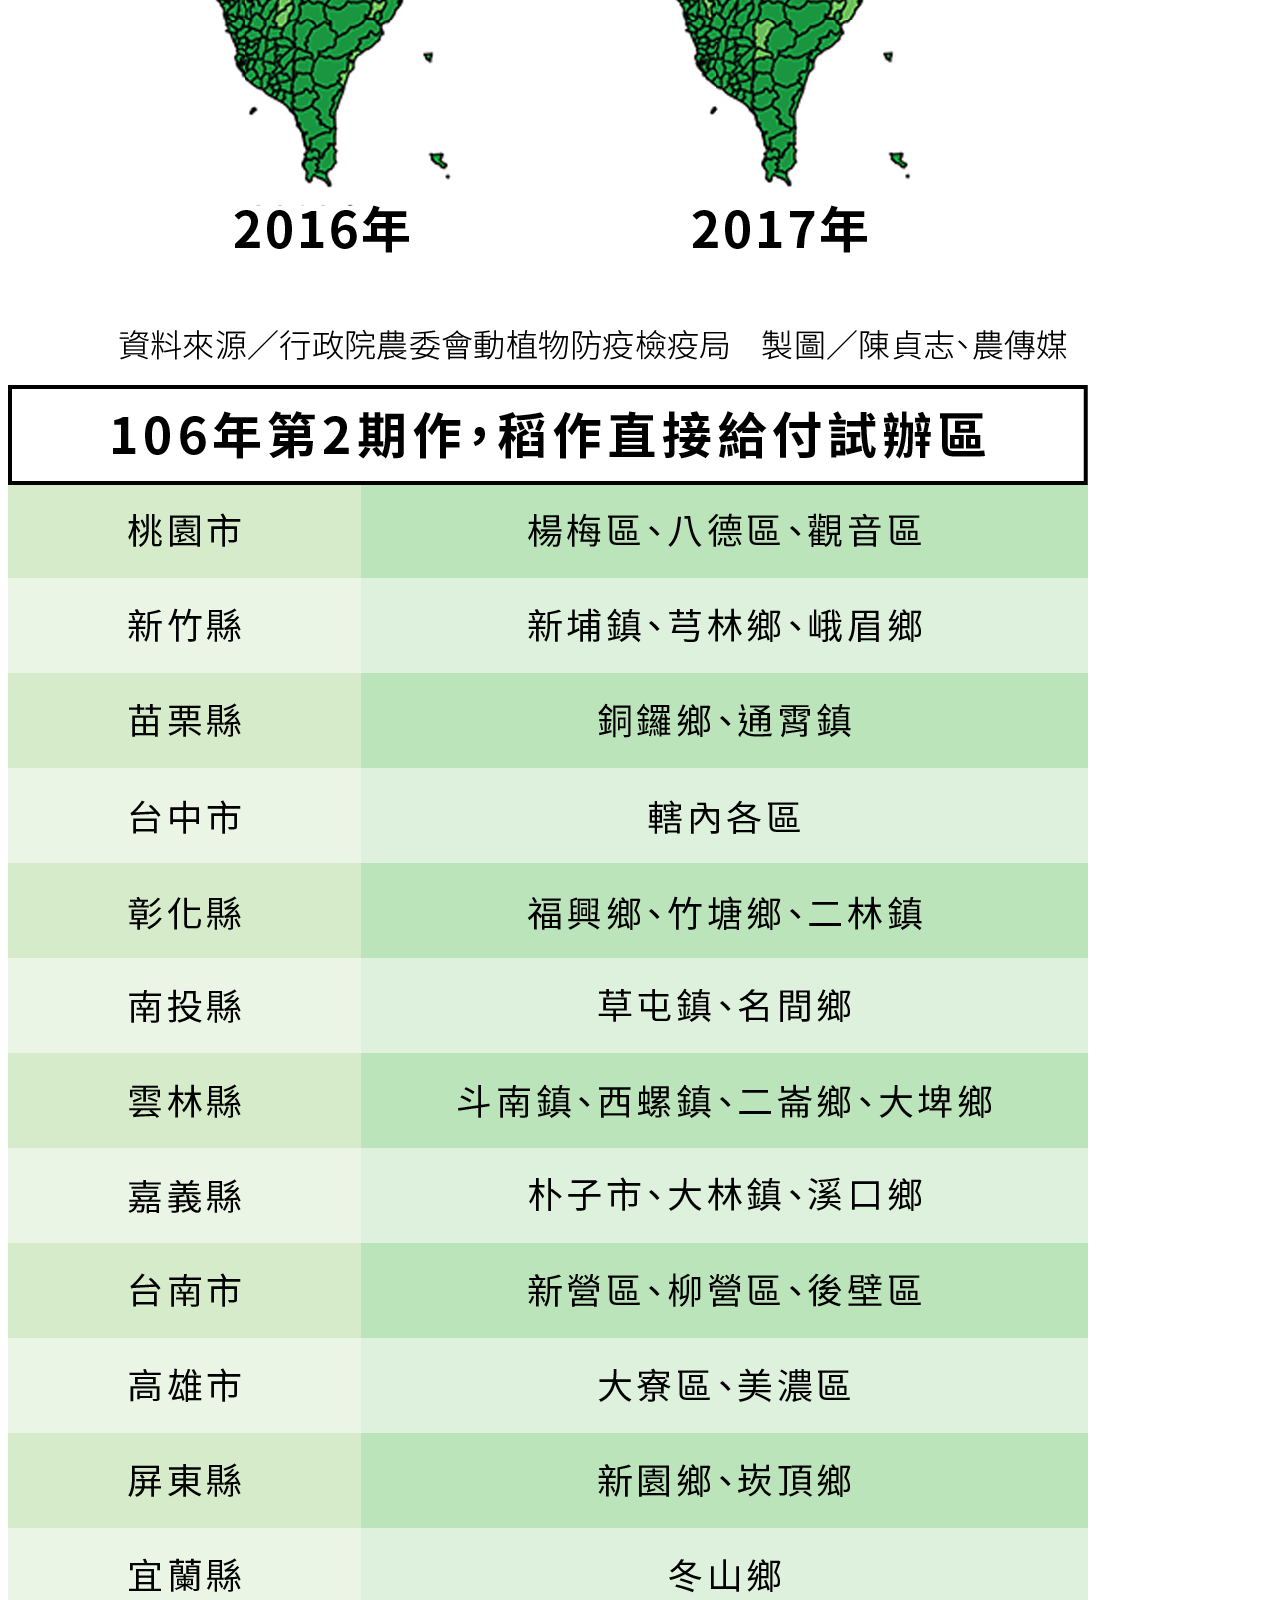
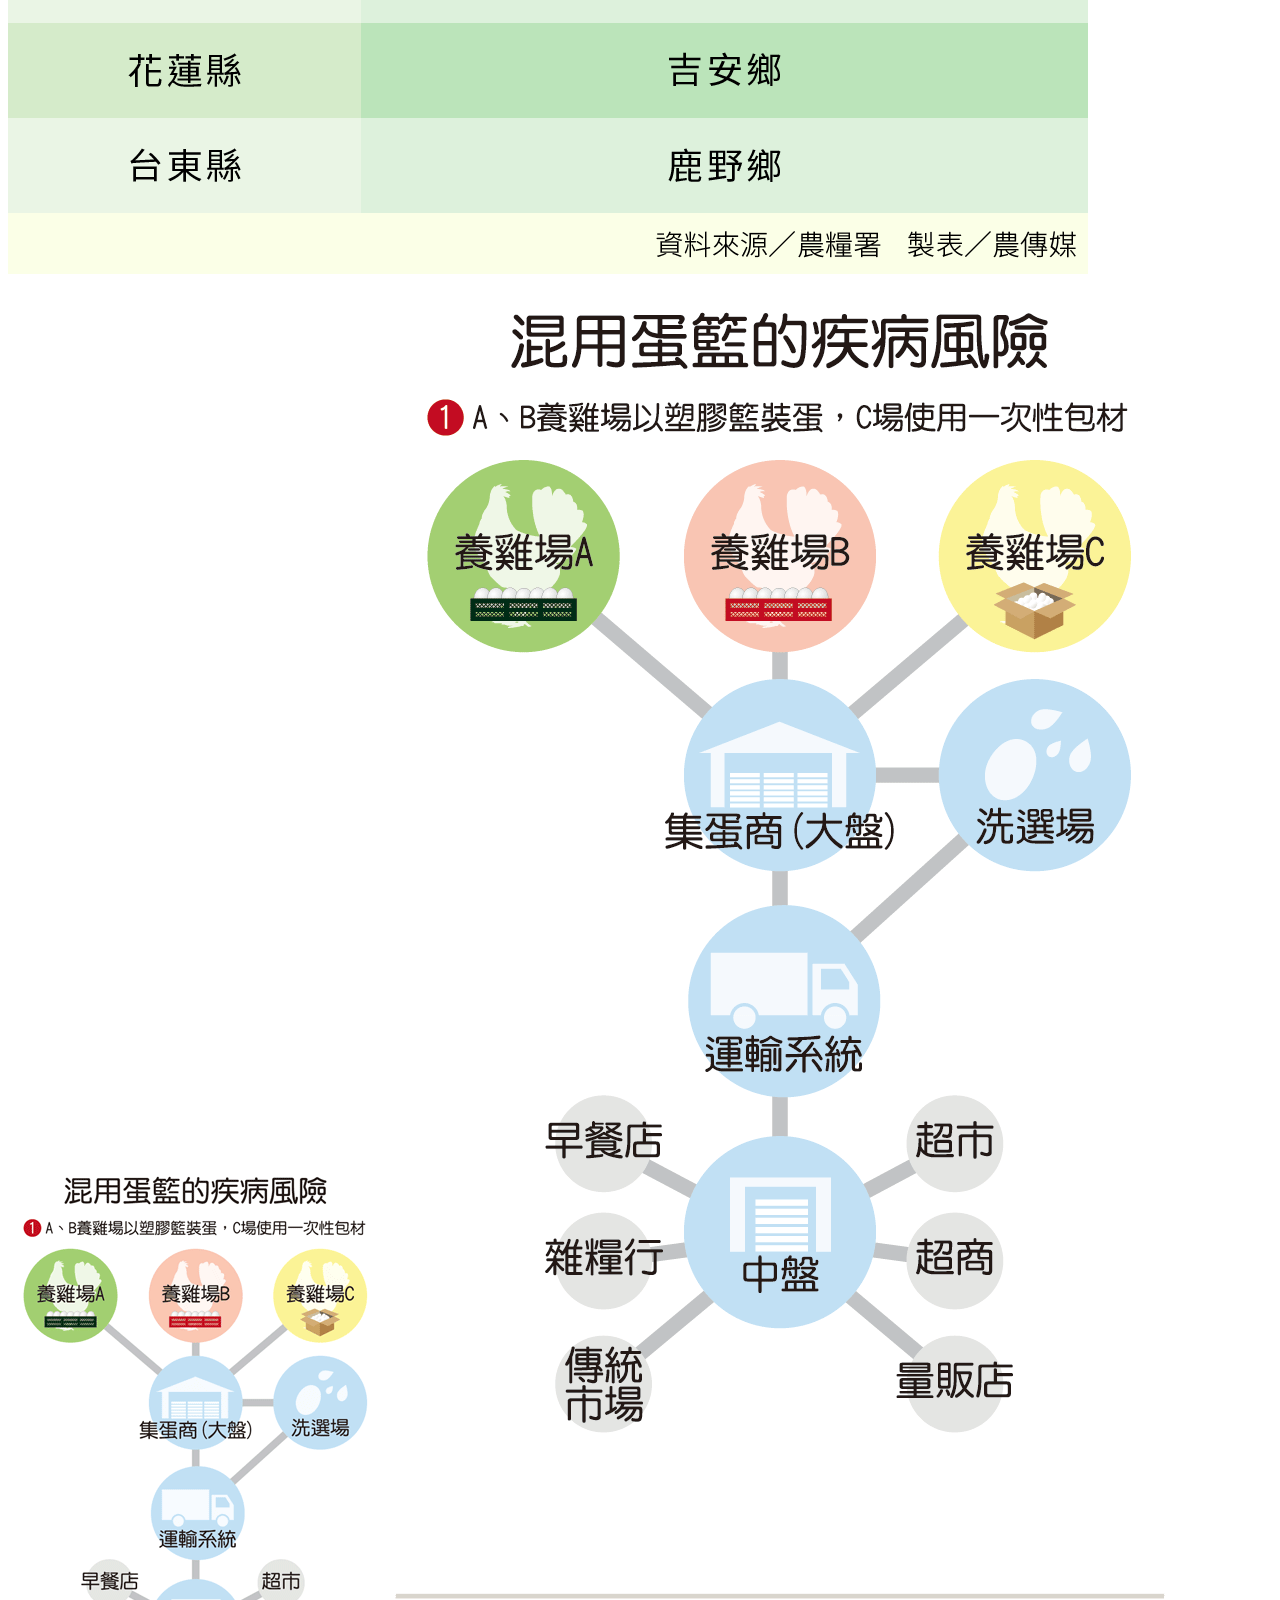
==== commit 6bed2325: "1430" ====
--- a/agriharvest/index.html
+++ b/agriharvest/index.html
@@ -3,7 +3,11 @@
 <head>
 </head>
 <body>
-<h1>20170626, 19:00</h1>
+<h1>20170705, 14:30</h1>
+
+<iframe width="995.5184606304376" height="649" seamless frameborder="0" scrolling="no" src="https://docs.google.com/a/agriharvest.tw/spreadsheets/d/1n3QANpQggfMB9q6megjWw9hw_ObgQuUfy3UedU889mM/pubchart?oid=1504598788&amp;format=interactive"></iframe>
+
+
 <img src="beanSpouts.png" title="beanSpouts">
 <img src="heatStroke.png" title="heatStroke">
 <img src="tilapiaLakeVirus.png" title="tilapiaLakeVirus">
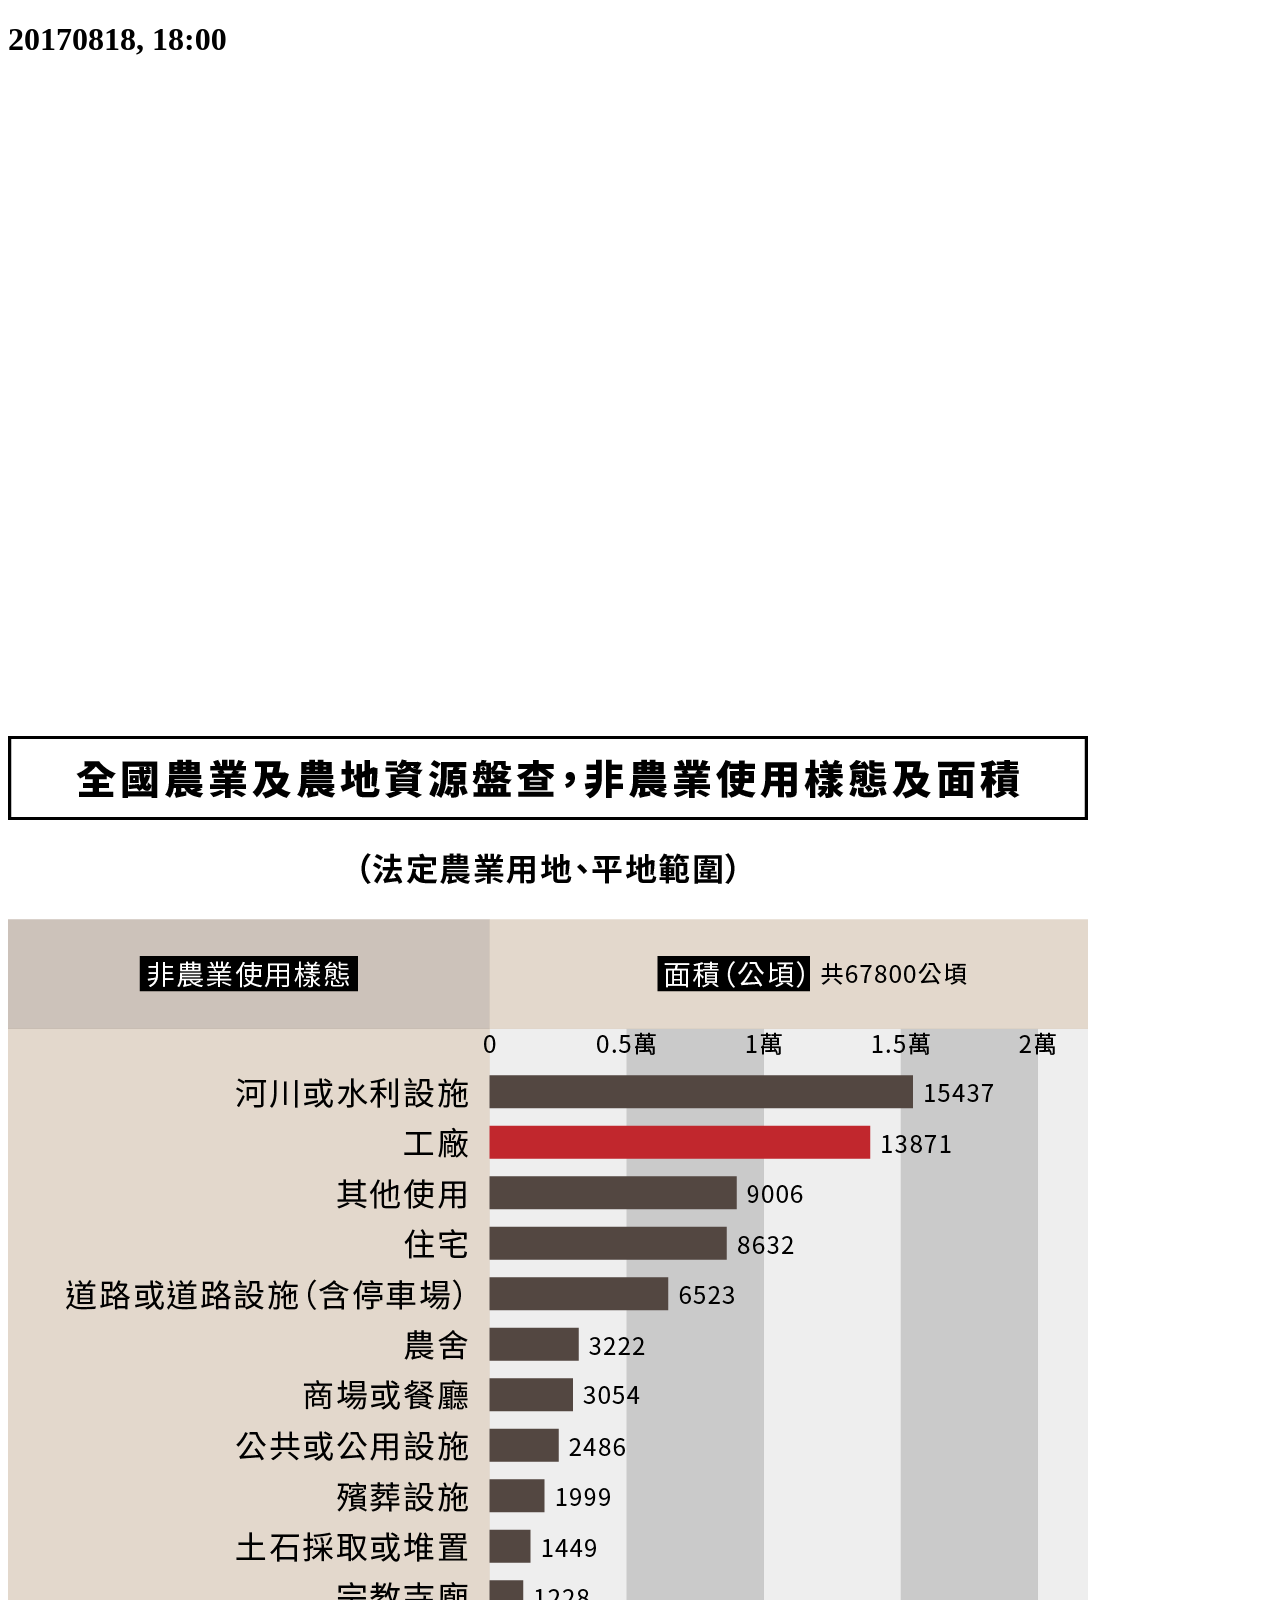
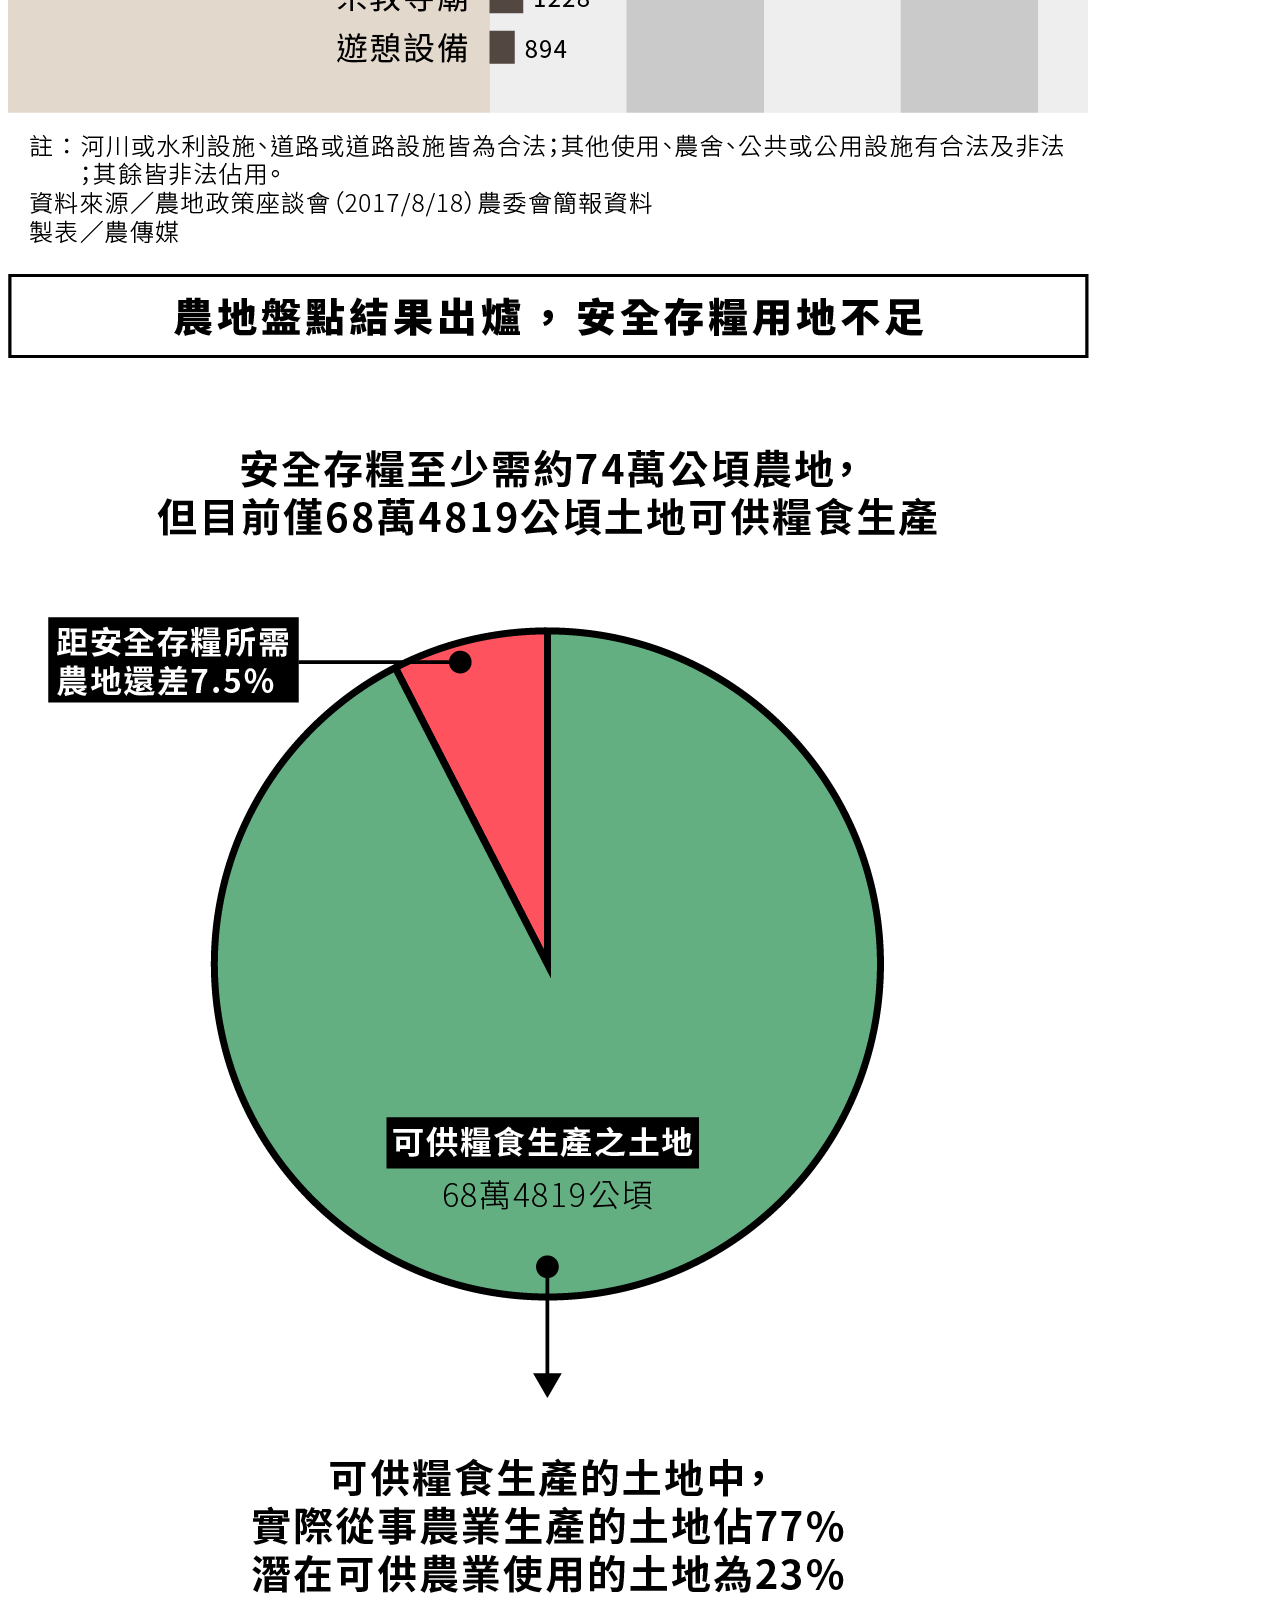
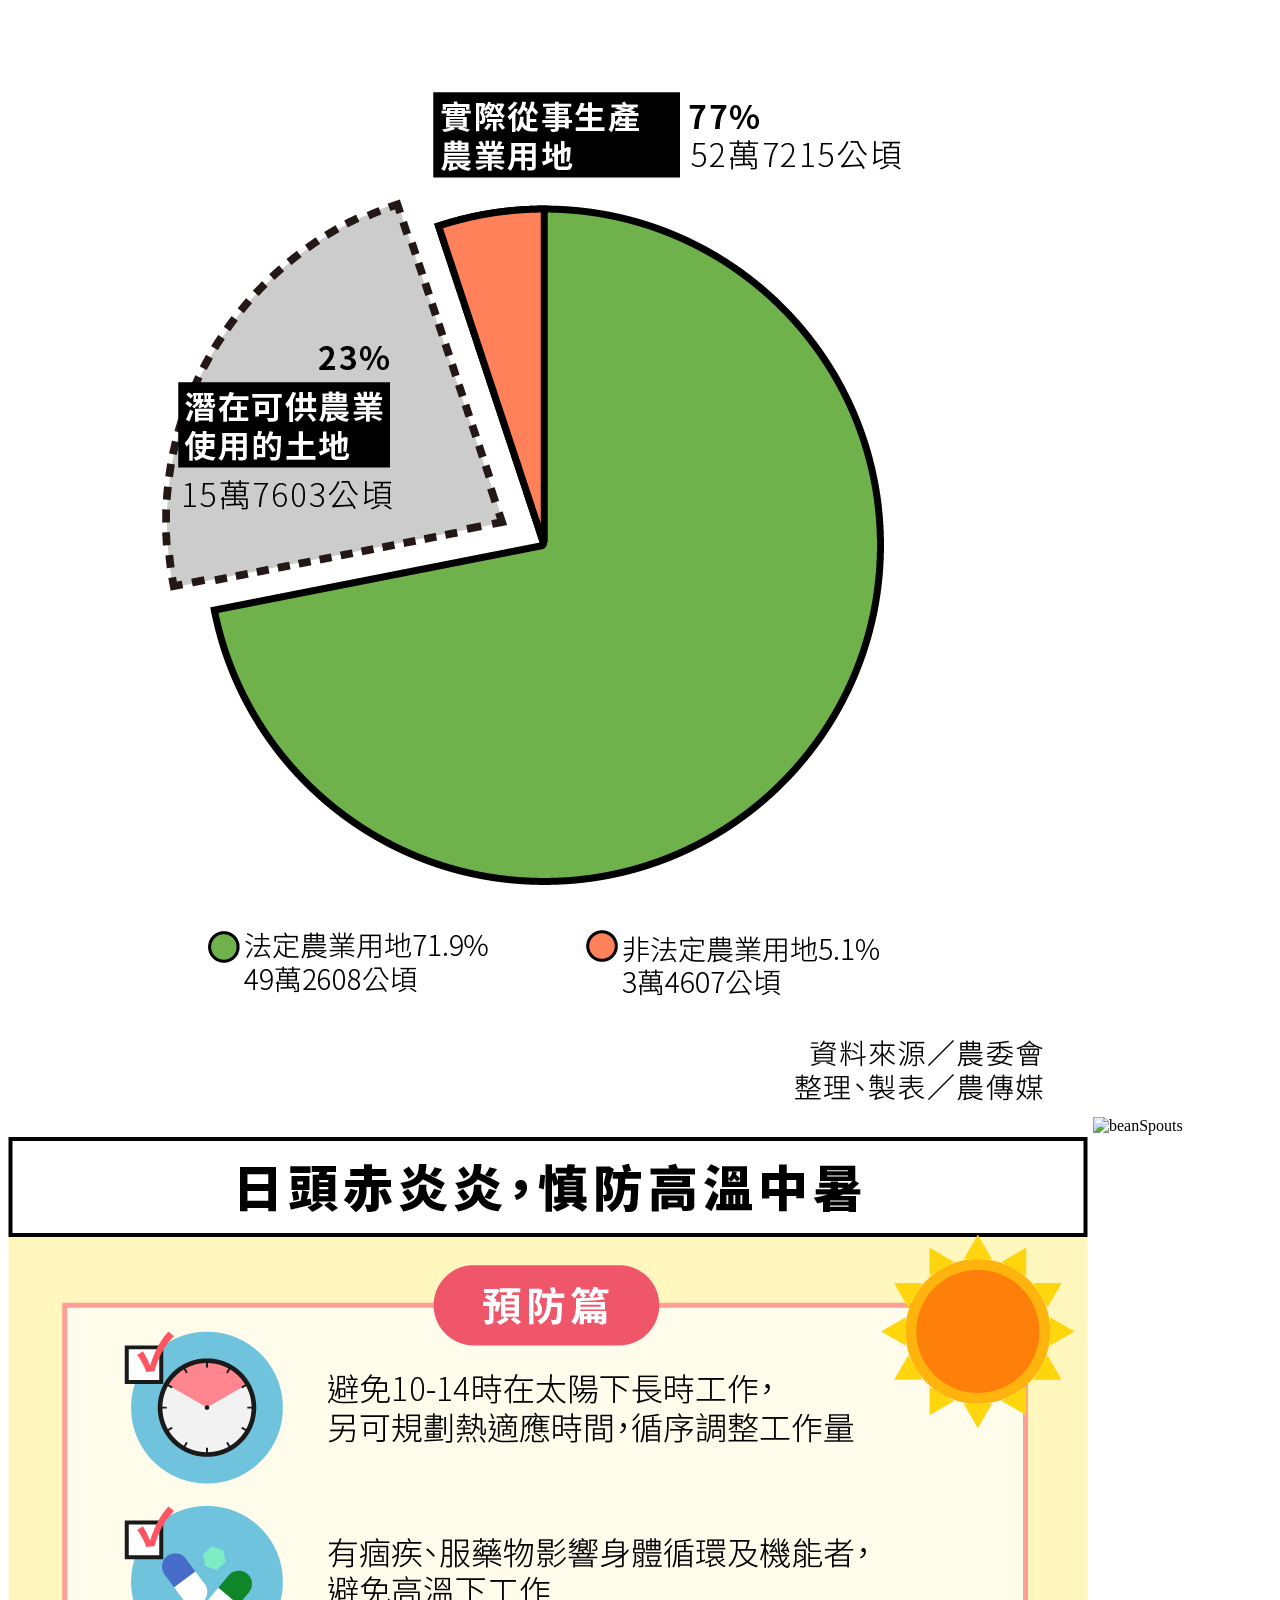
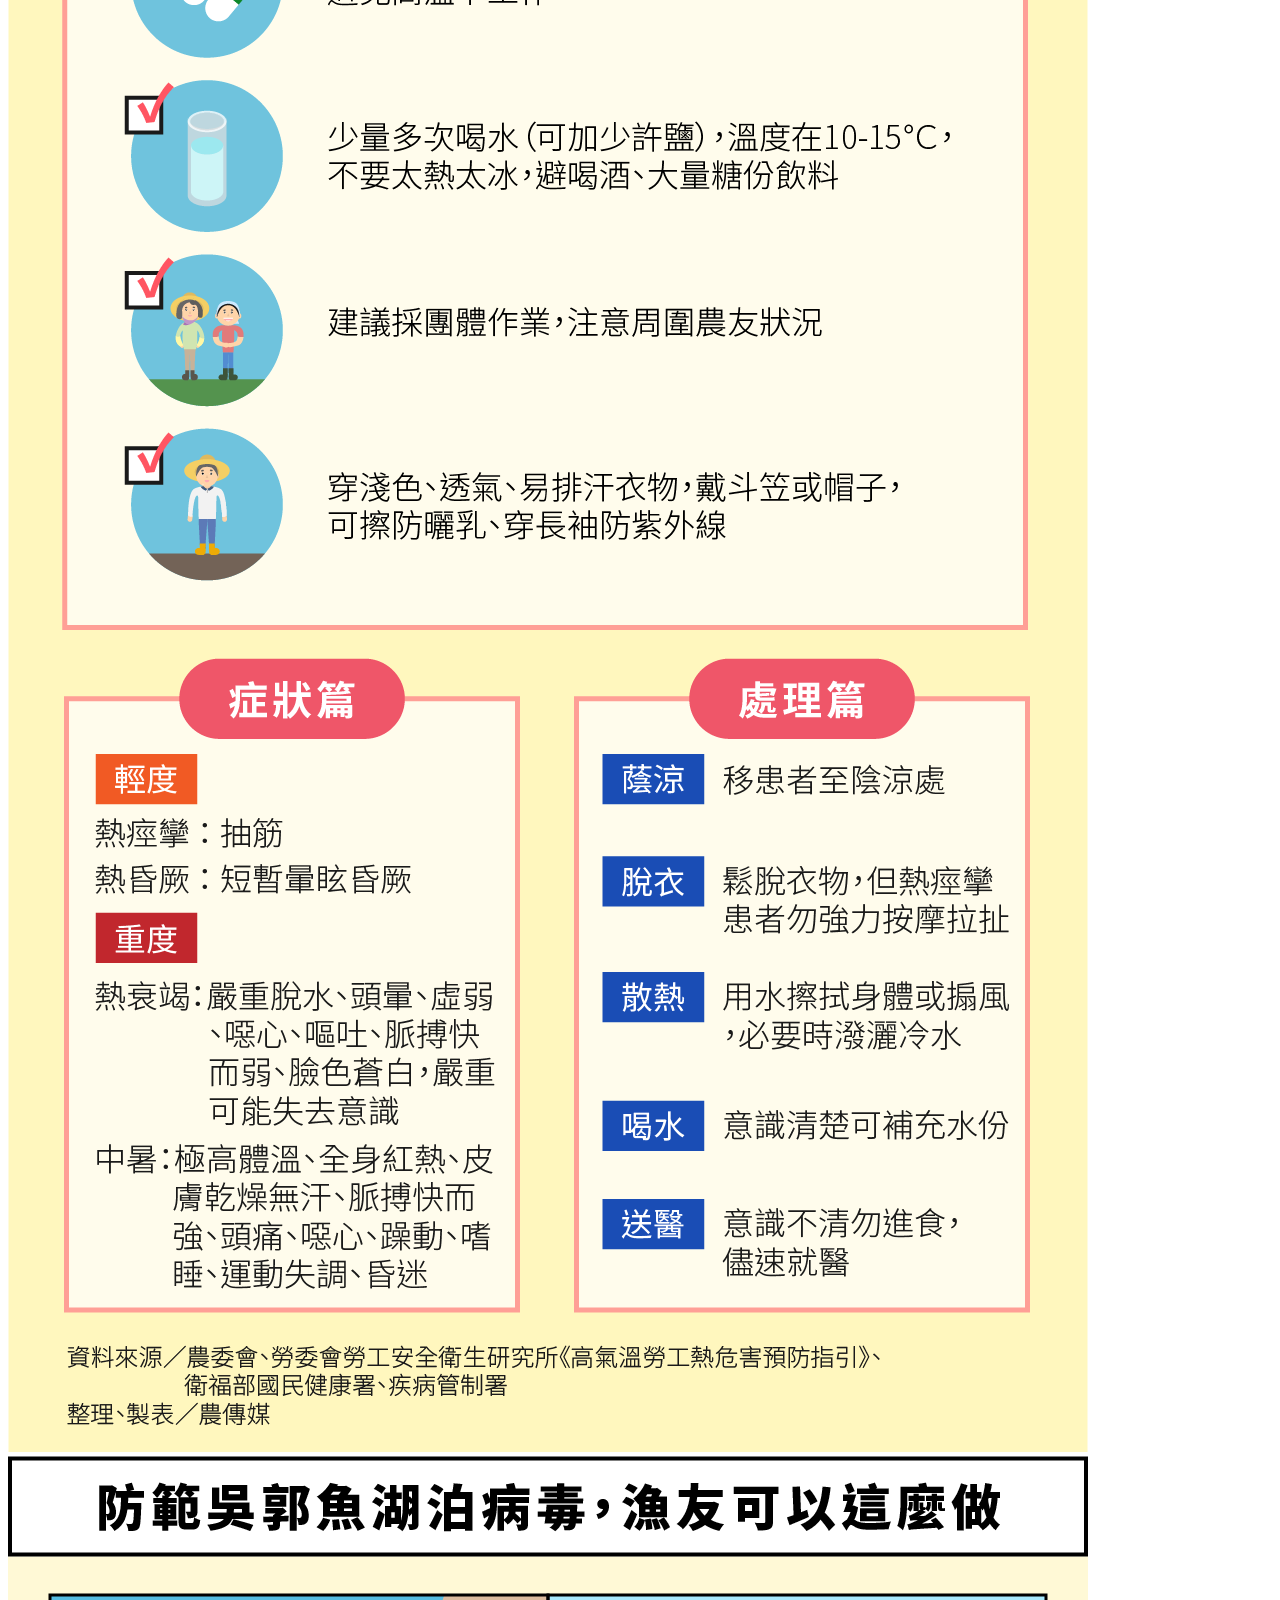
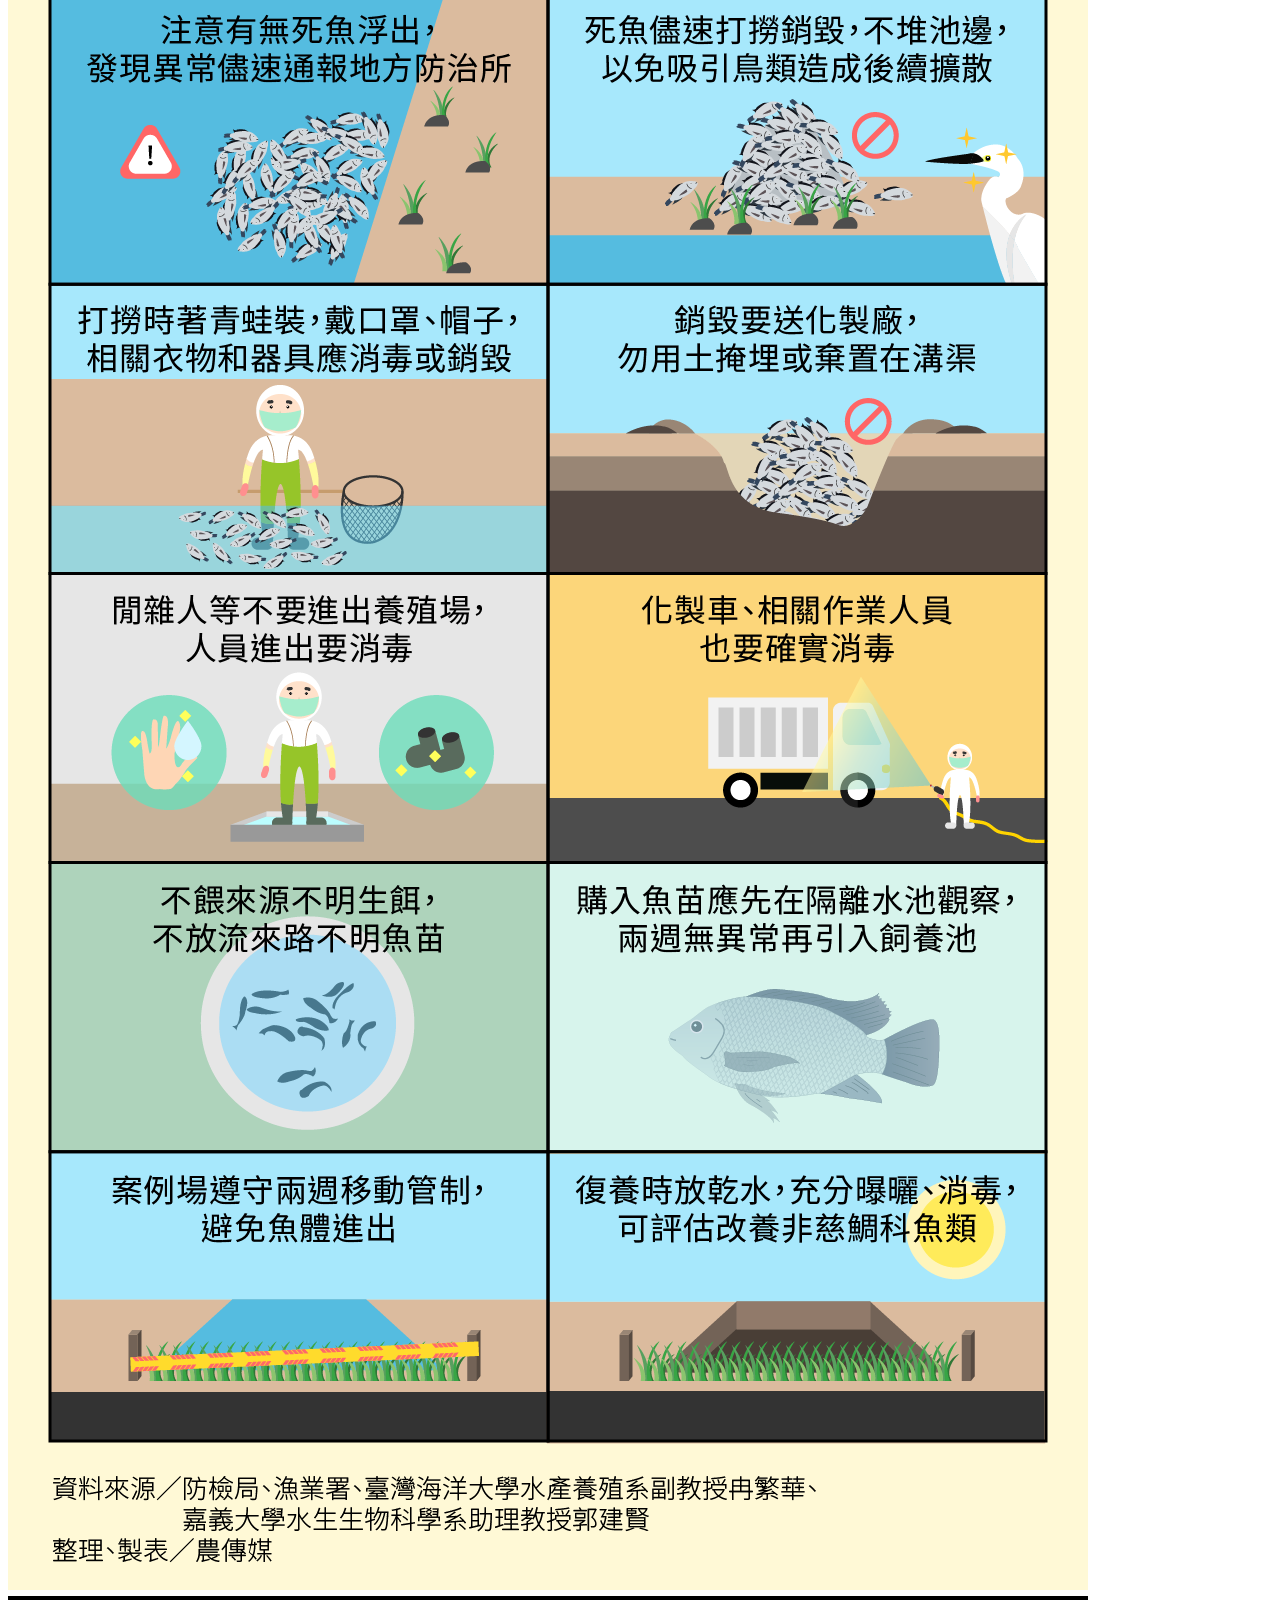
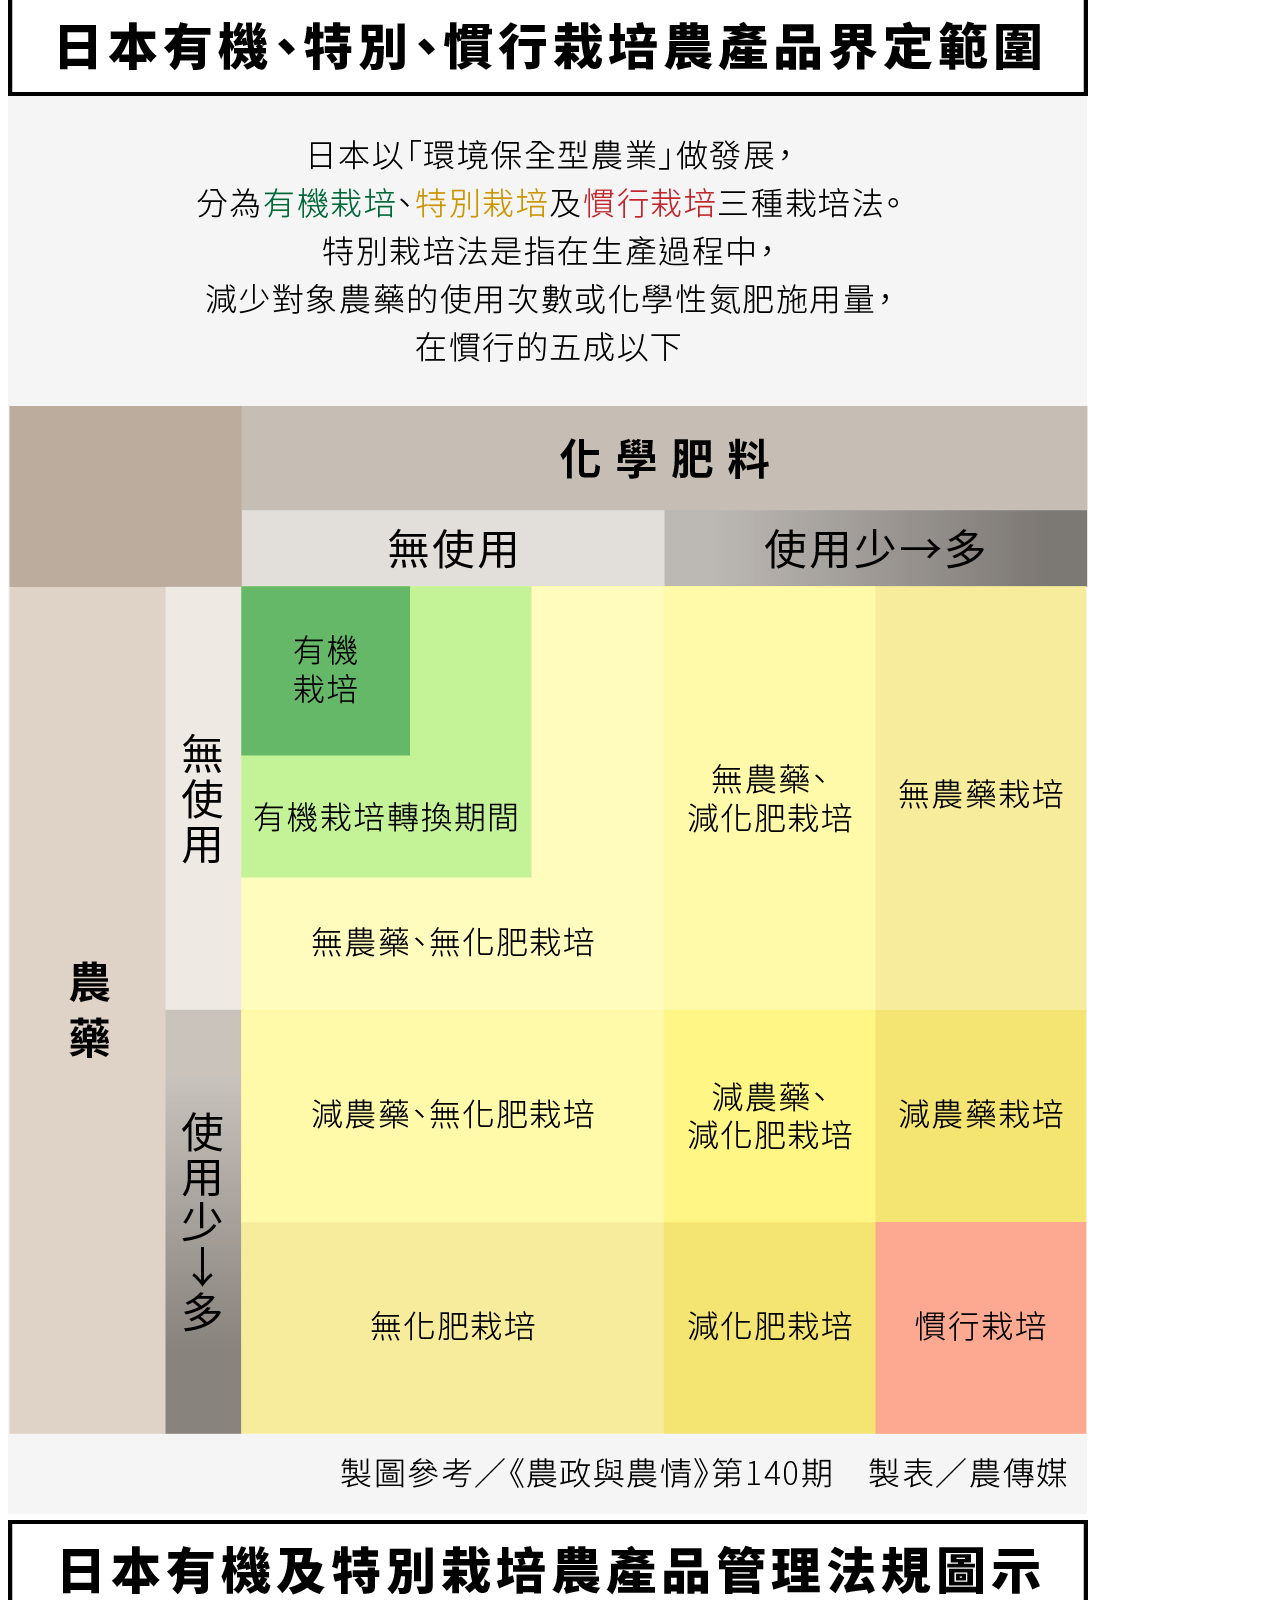
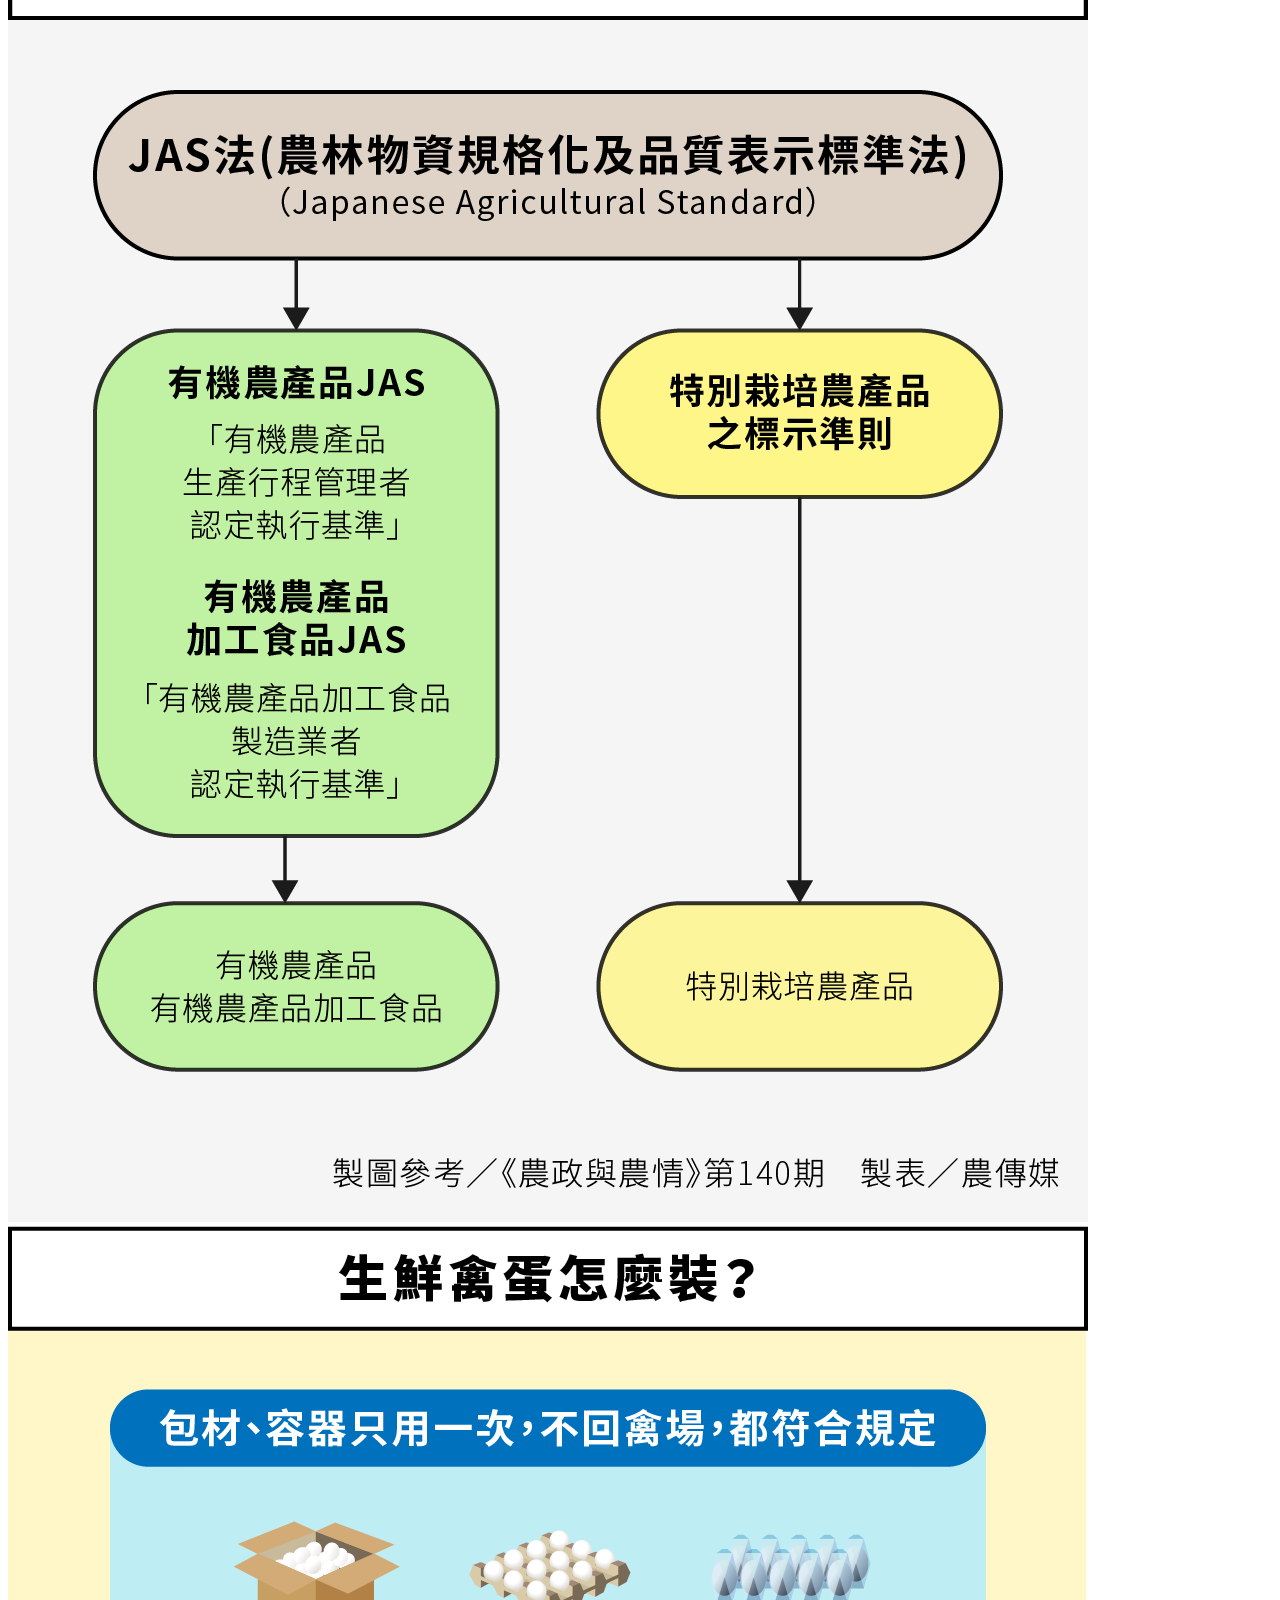
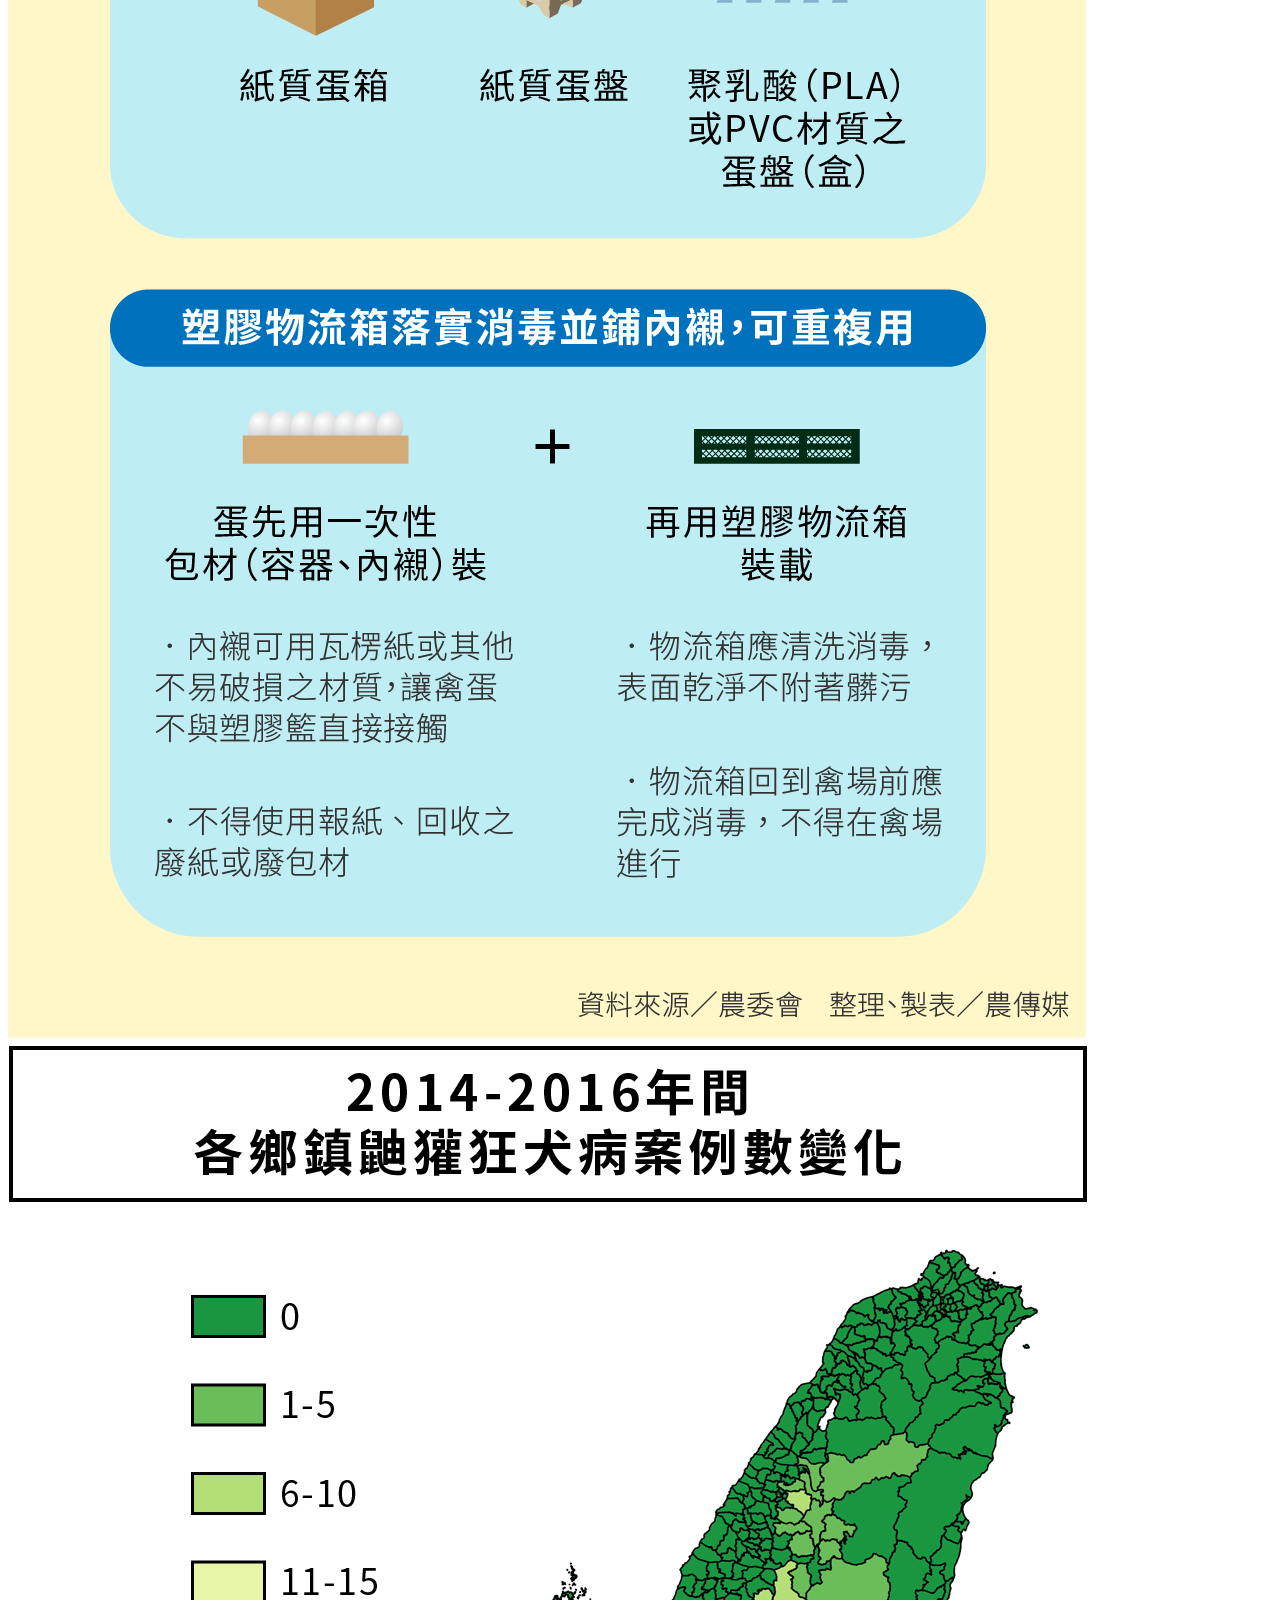
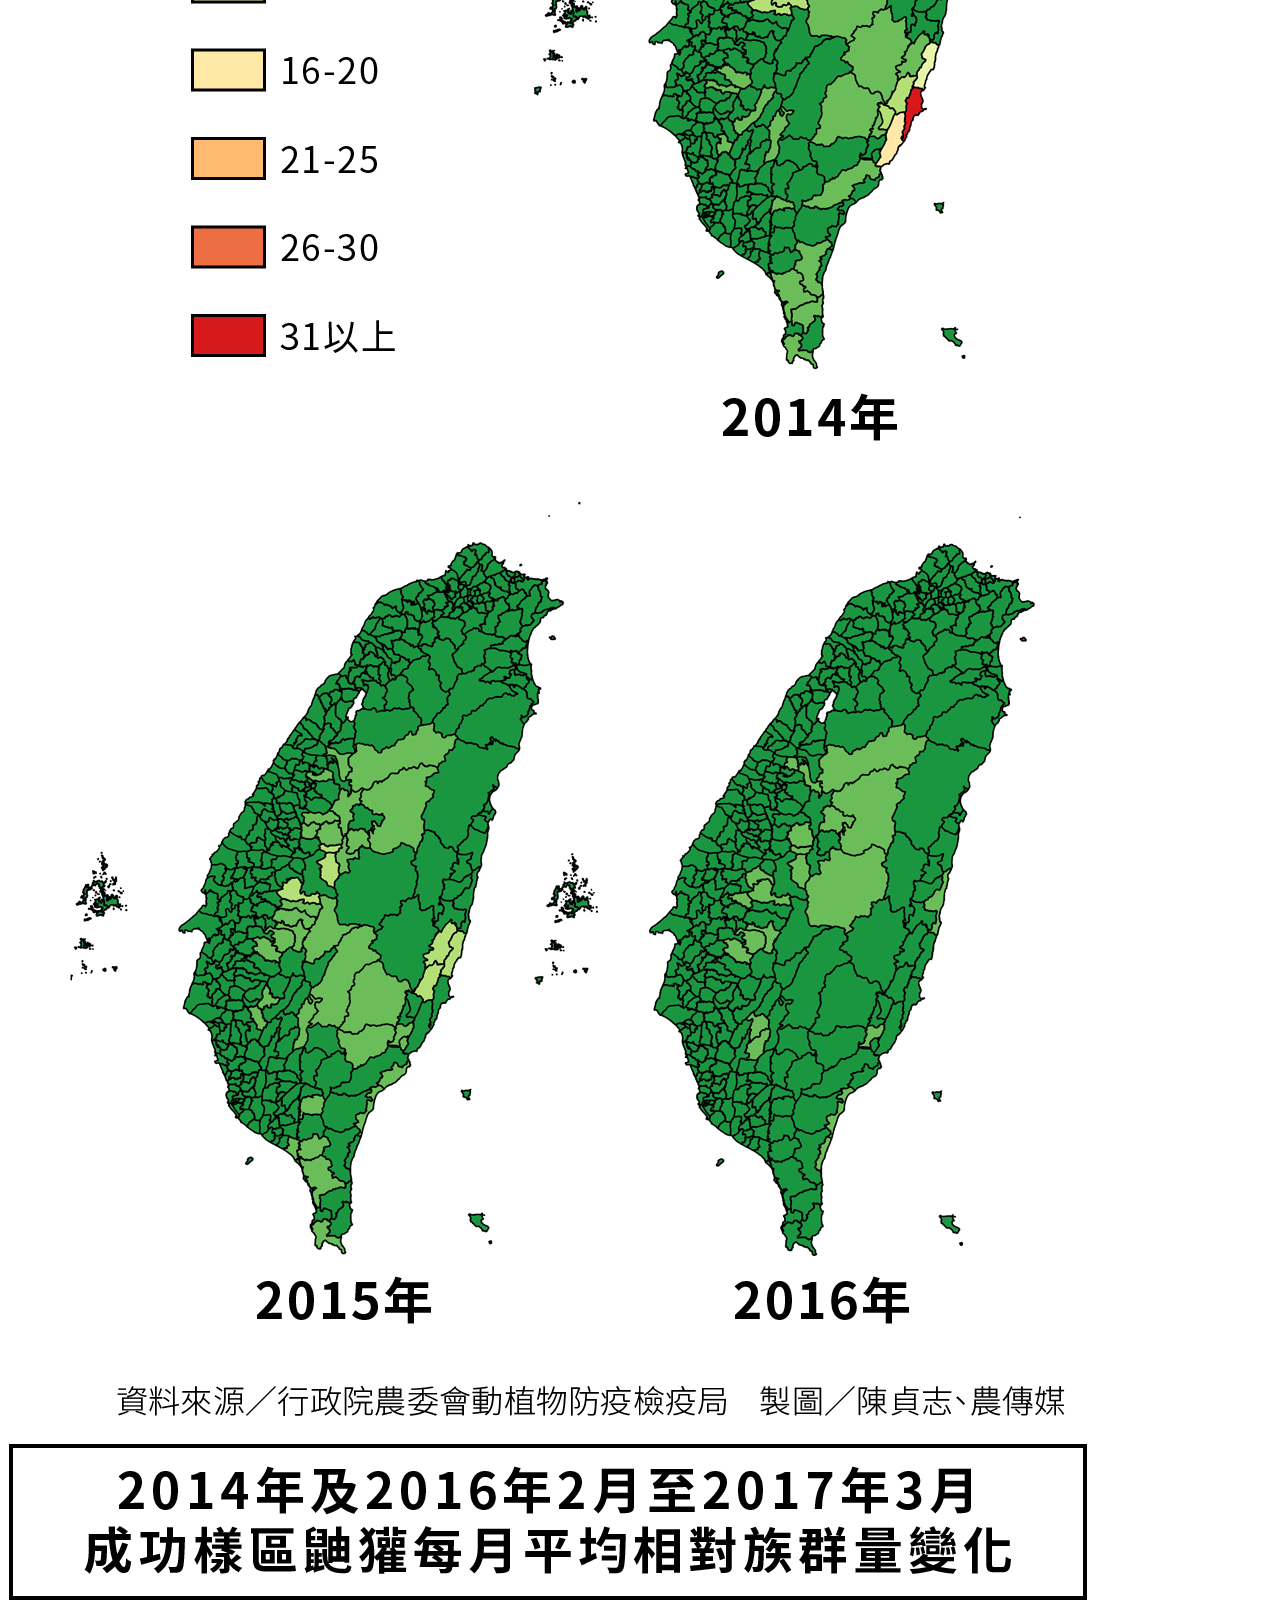
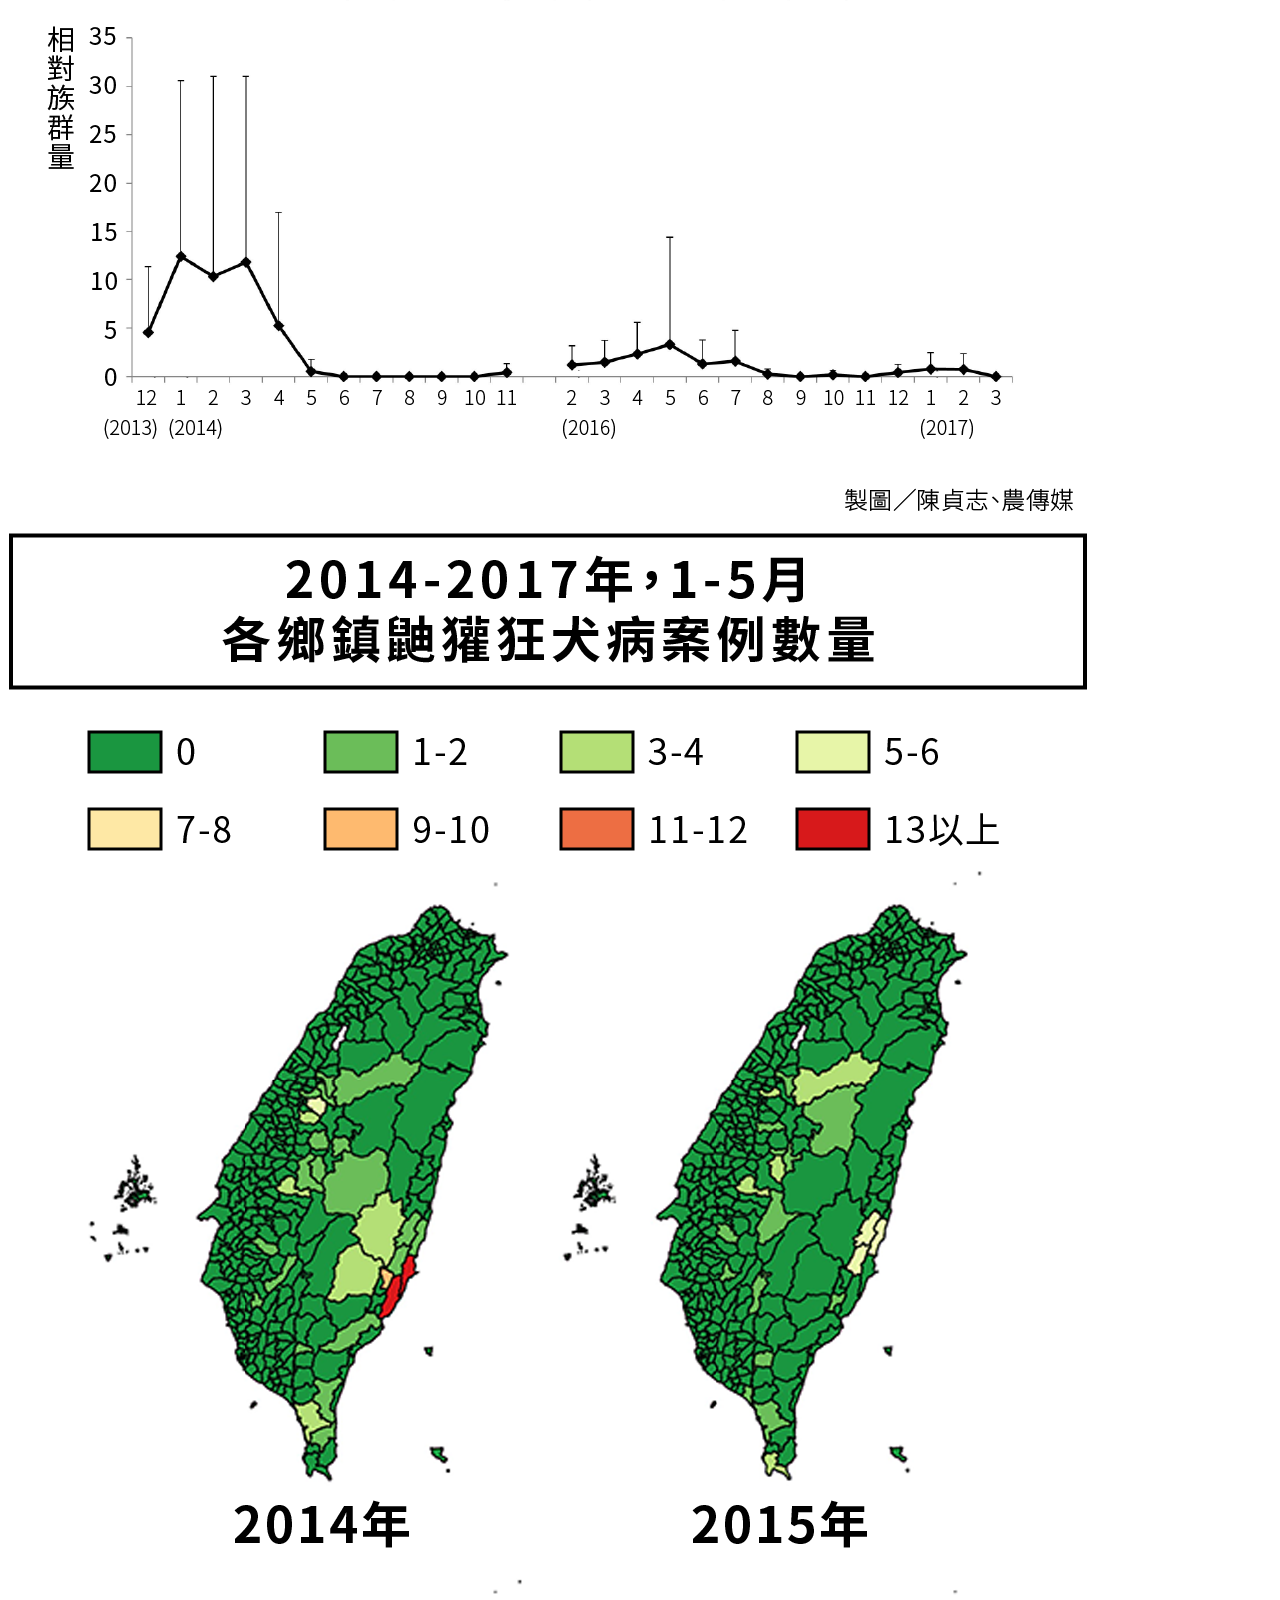
==== commit 1369c251: "1804" ====
--- a/agriharvest/index.html
+++ b/agriharvest/index.html
@@ -3,11 +3,13 @@
 <head>
 </head>
 <body>
-<h1>20170705, 14:30</h1>
+<h1>20170818, 18:00</h1>
 
 <iframe width="995.5184606304376" height="649" seamless frameborder="0" scrolling="no" src="https://docs.google.com/a/agriharvest.tw/spreadsheets/d/1n3QANpQggfMB9q6megjWw9hw_ObgQuUfy3UedU889mM/pubchart?oid=1504598788&amp;format=interactive"></iframe>
 
+<img src="20170818farmland_1.png" title="farmland1">
 
+<img src="20170818farmland_2.png" title="farmland2">
 <img src="beanSpouts.png" title="beanSpouts">
 <img src="heatStroke.png" title="heatStroke">
 <img src="tilapiaLakeVirus.png" title="tilapiaLakeVirus">
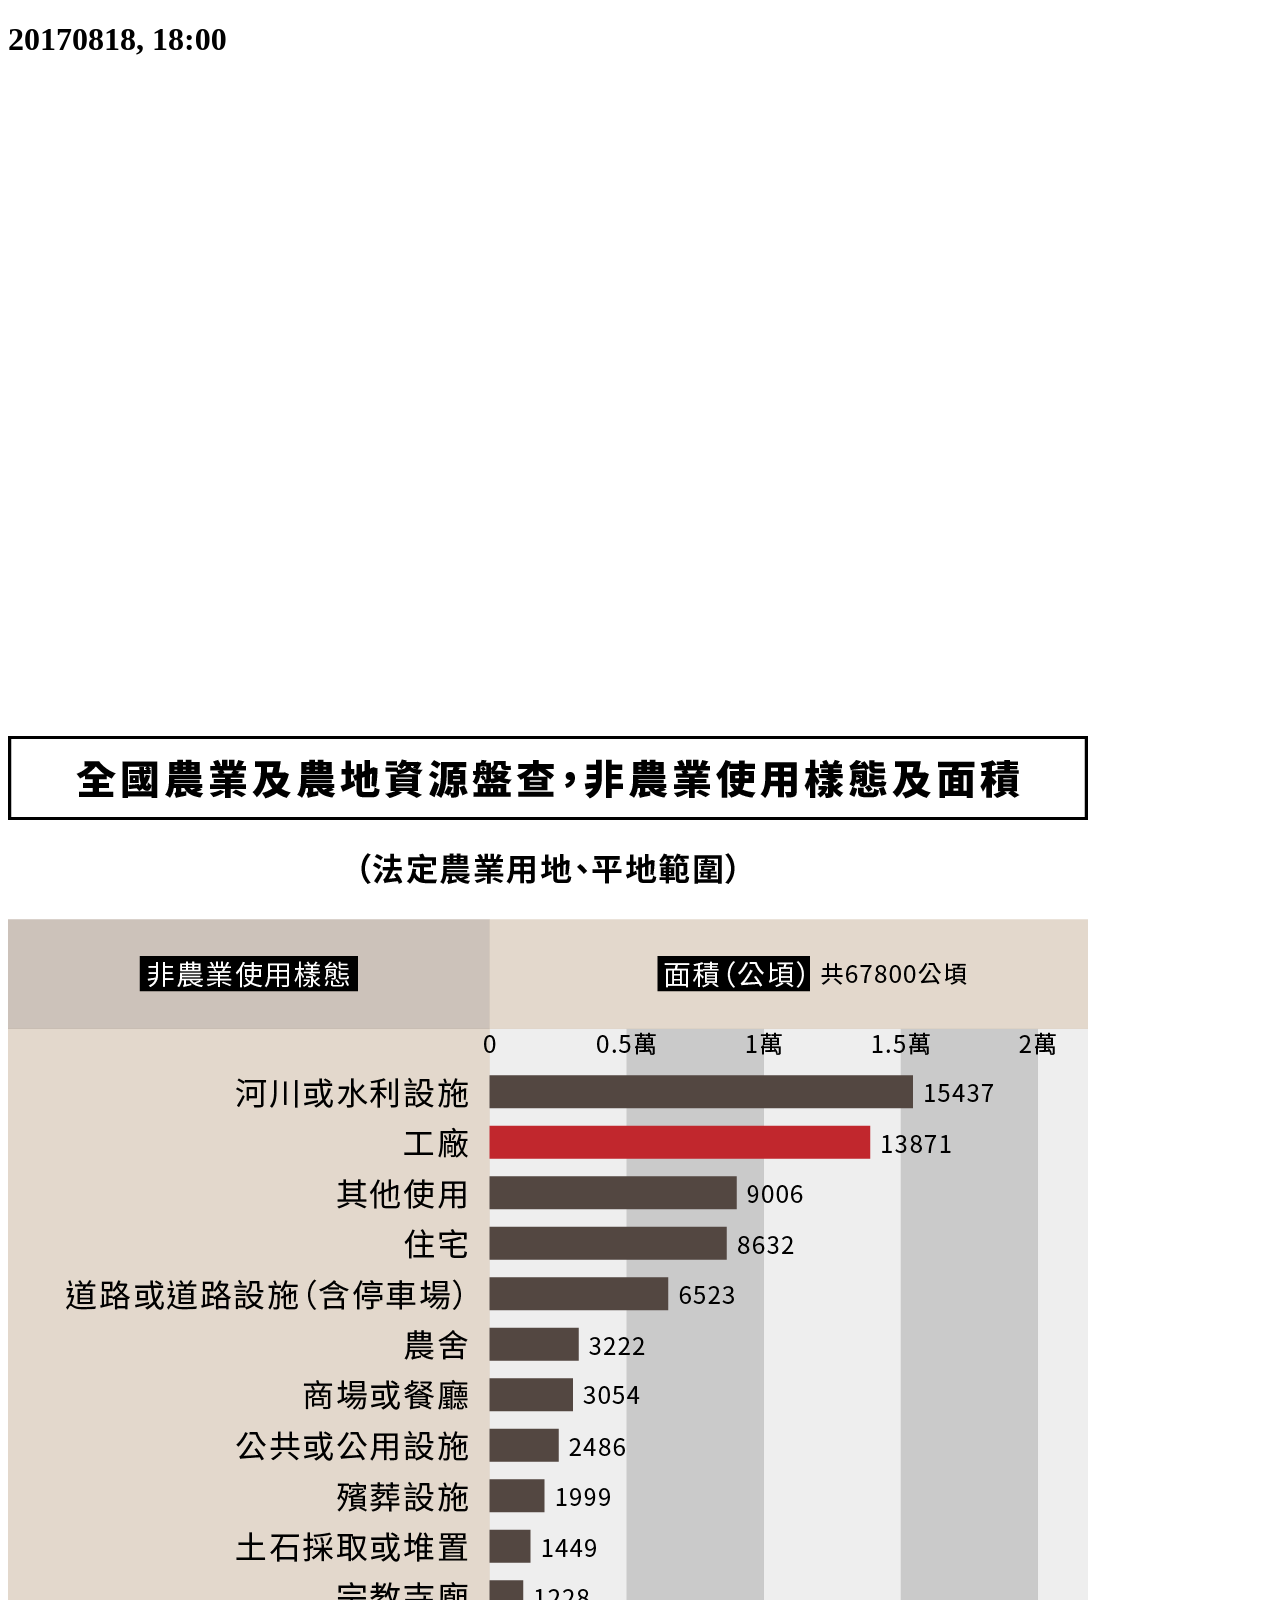
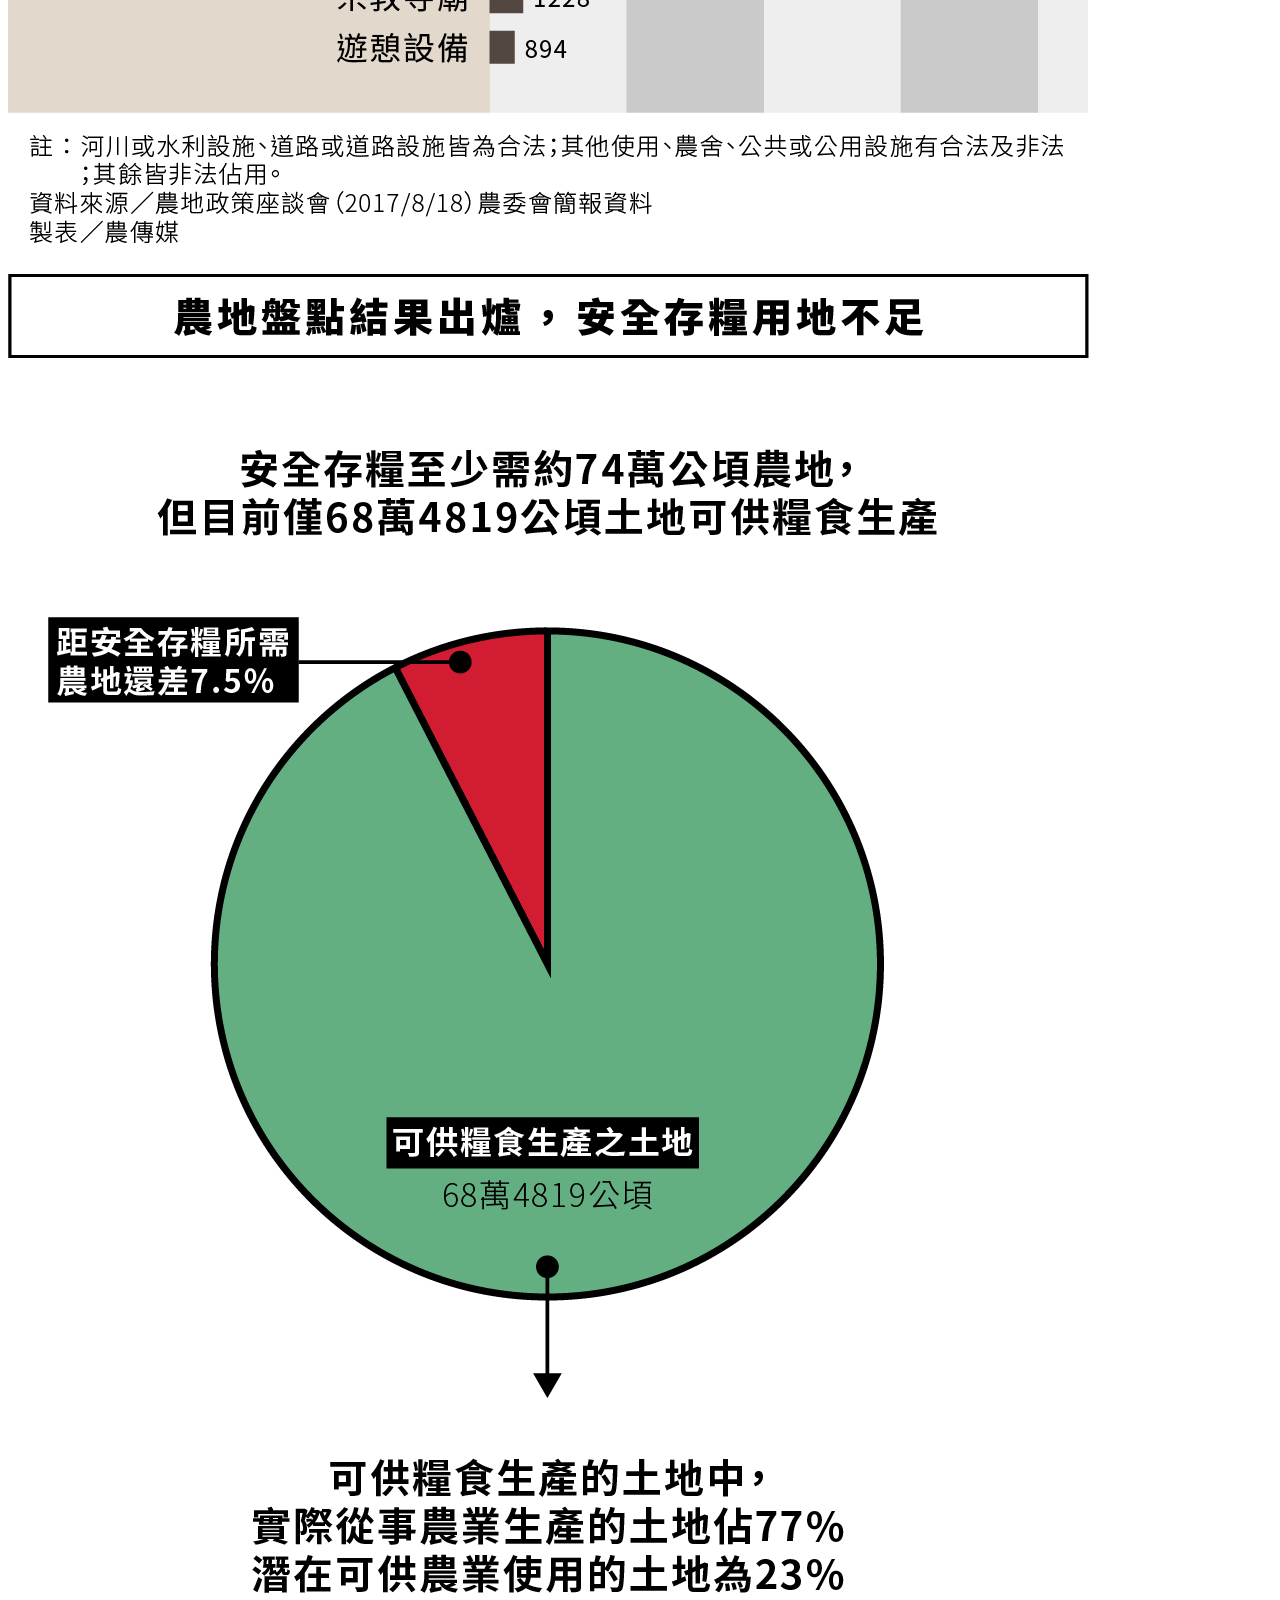
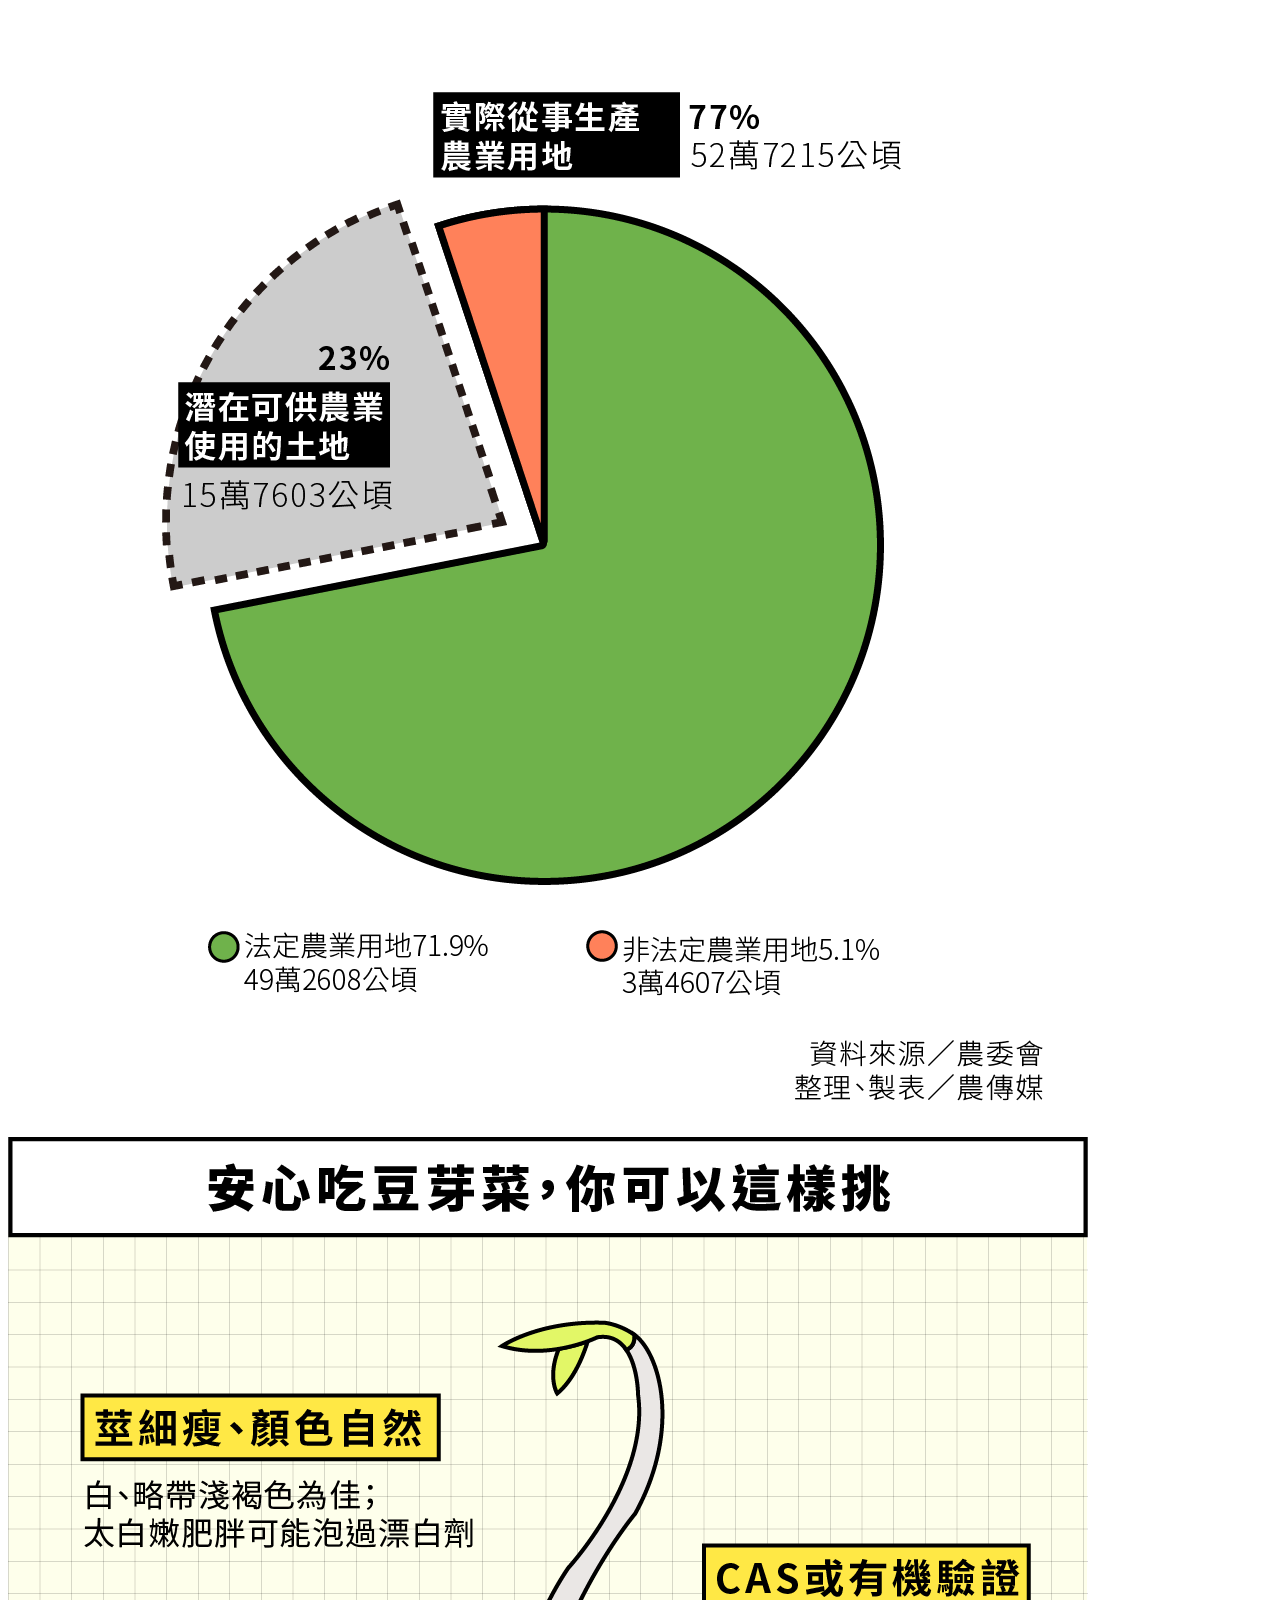
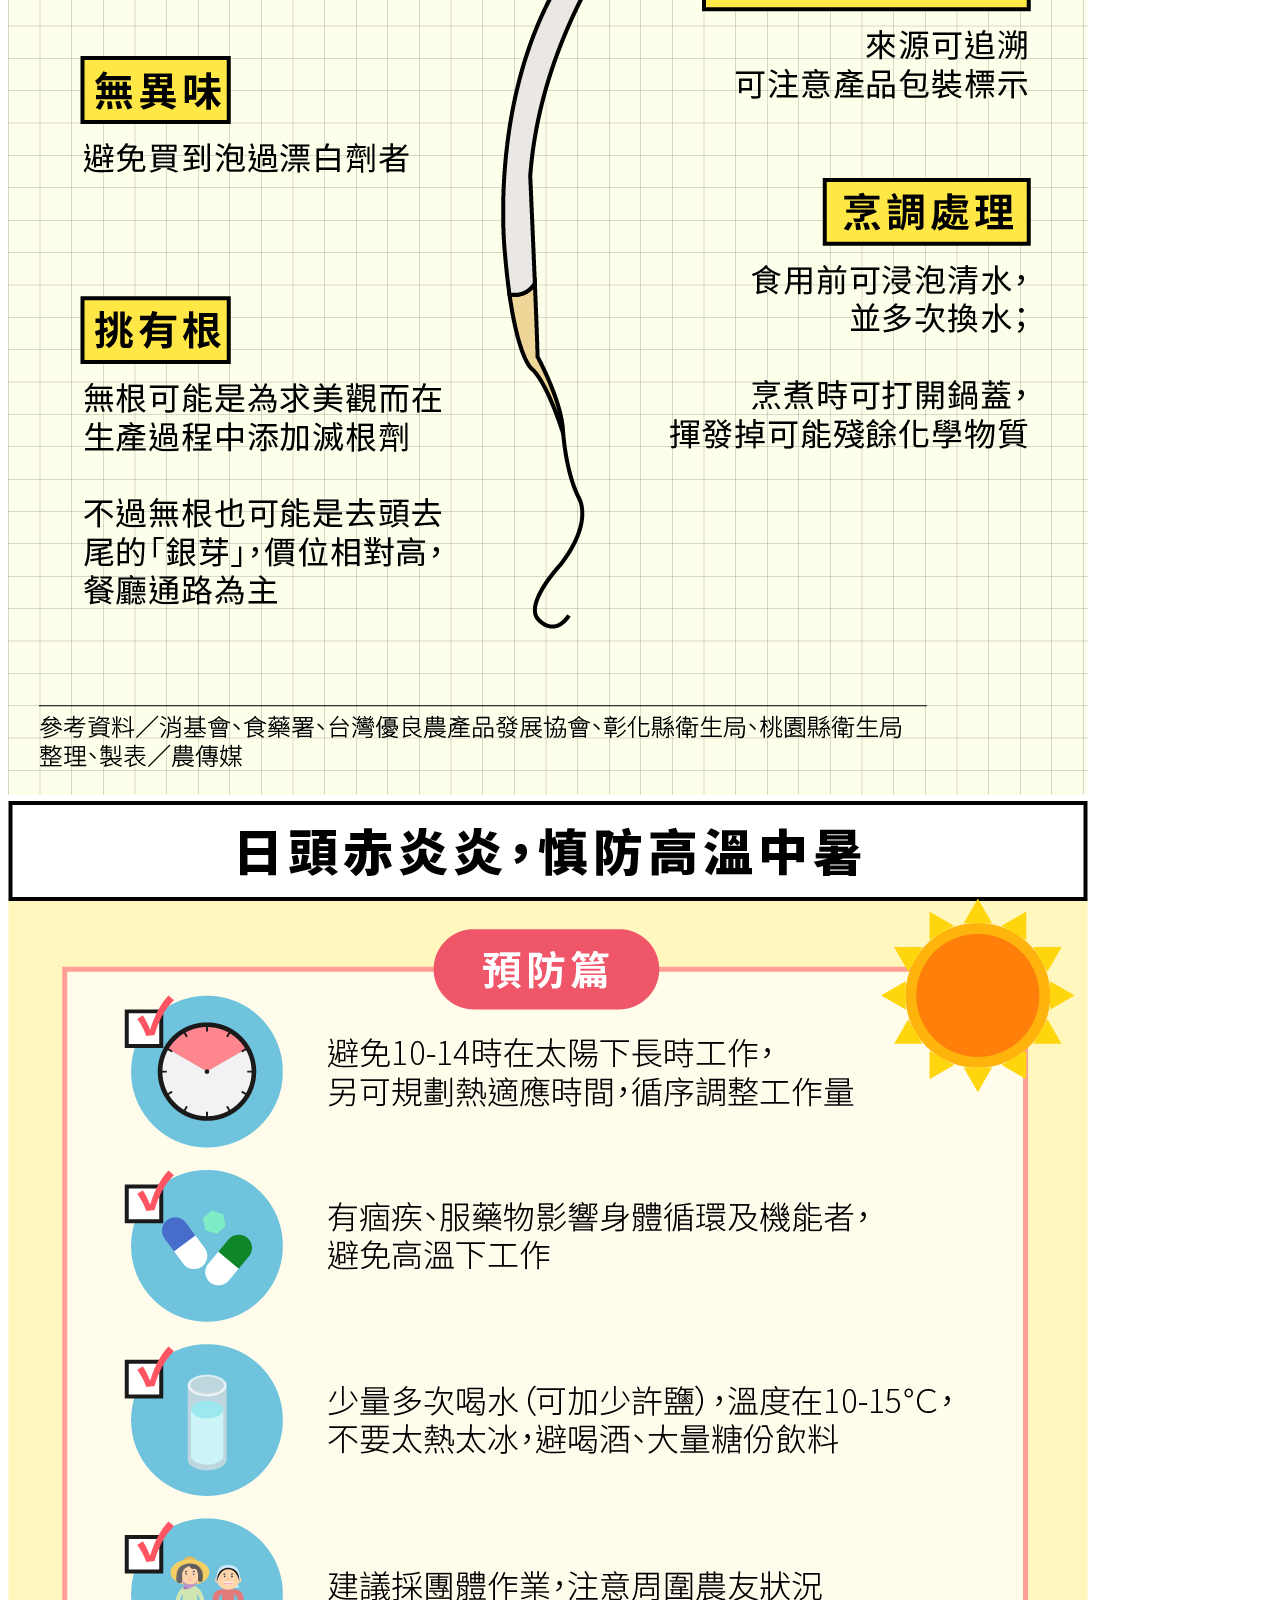
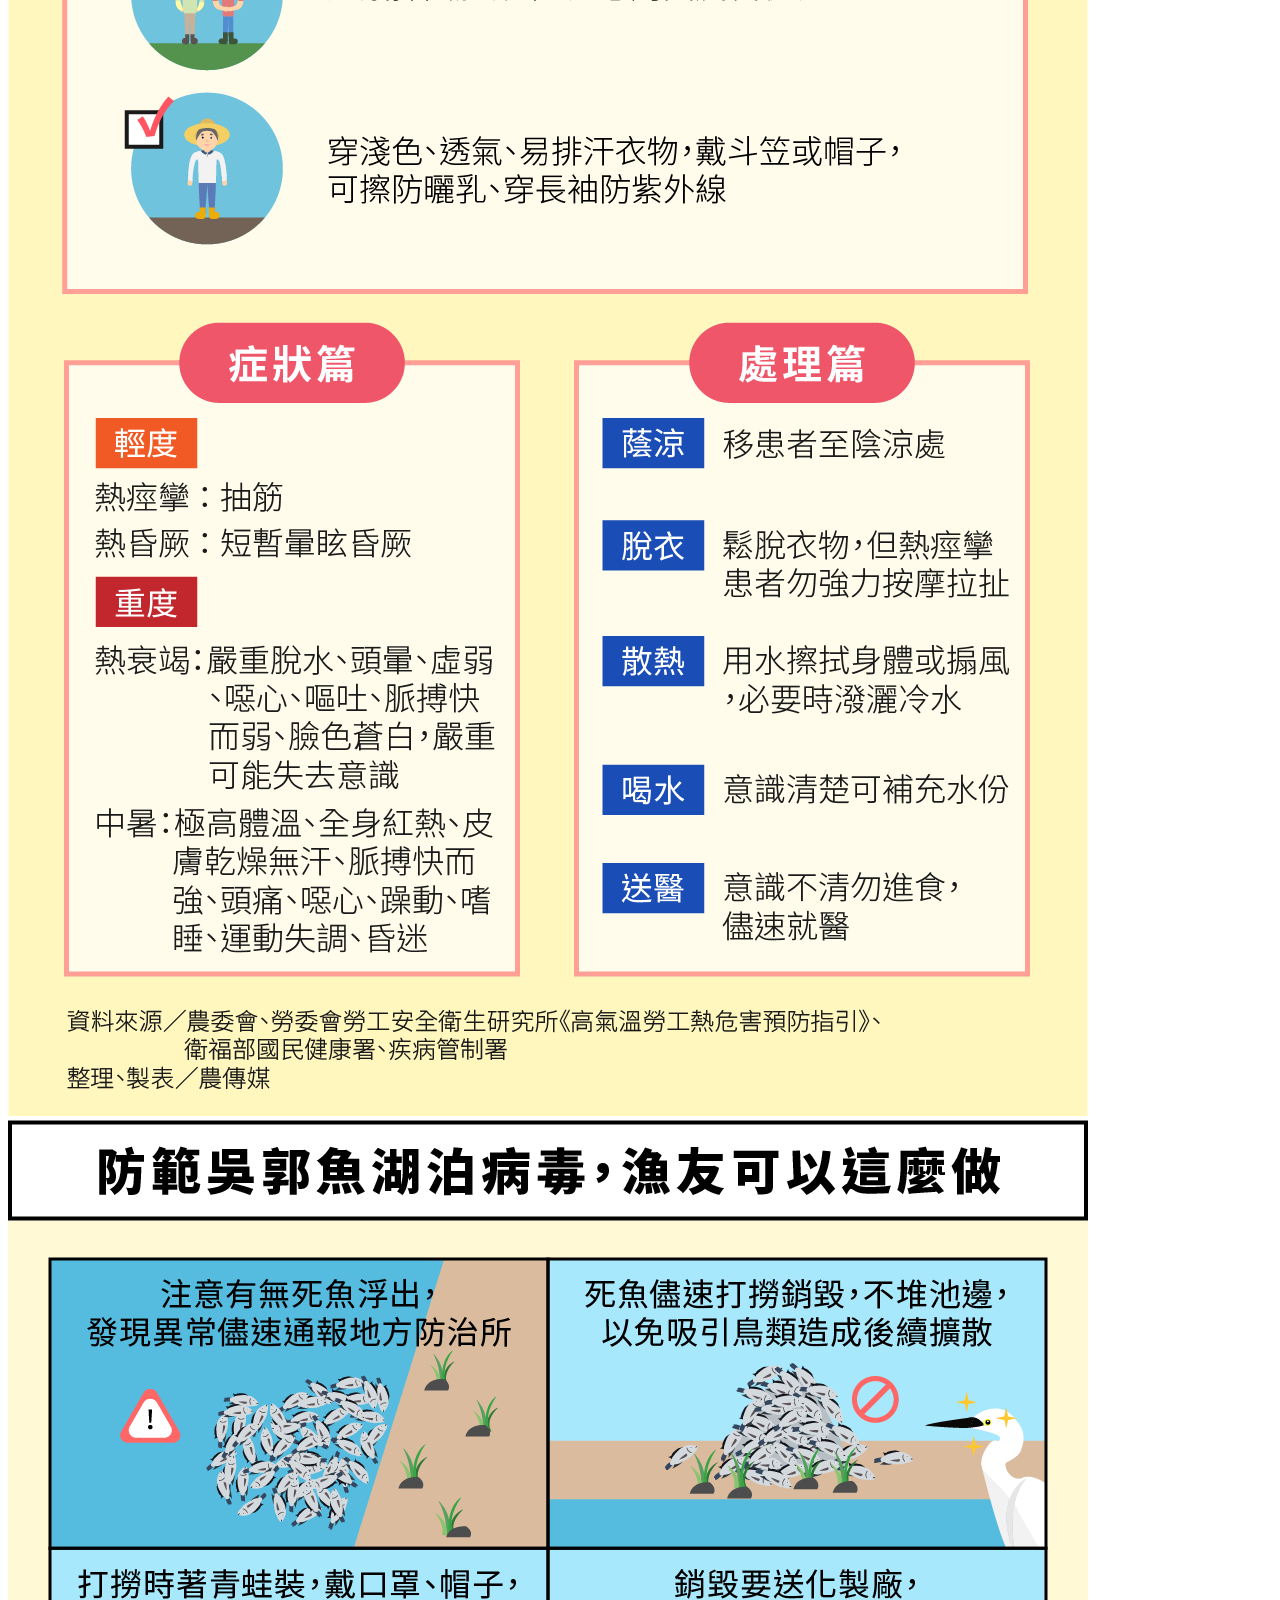
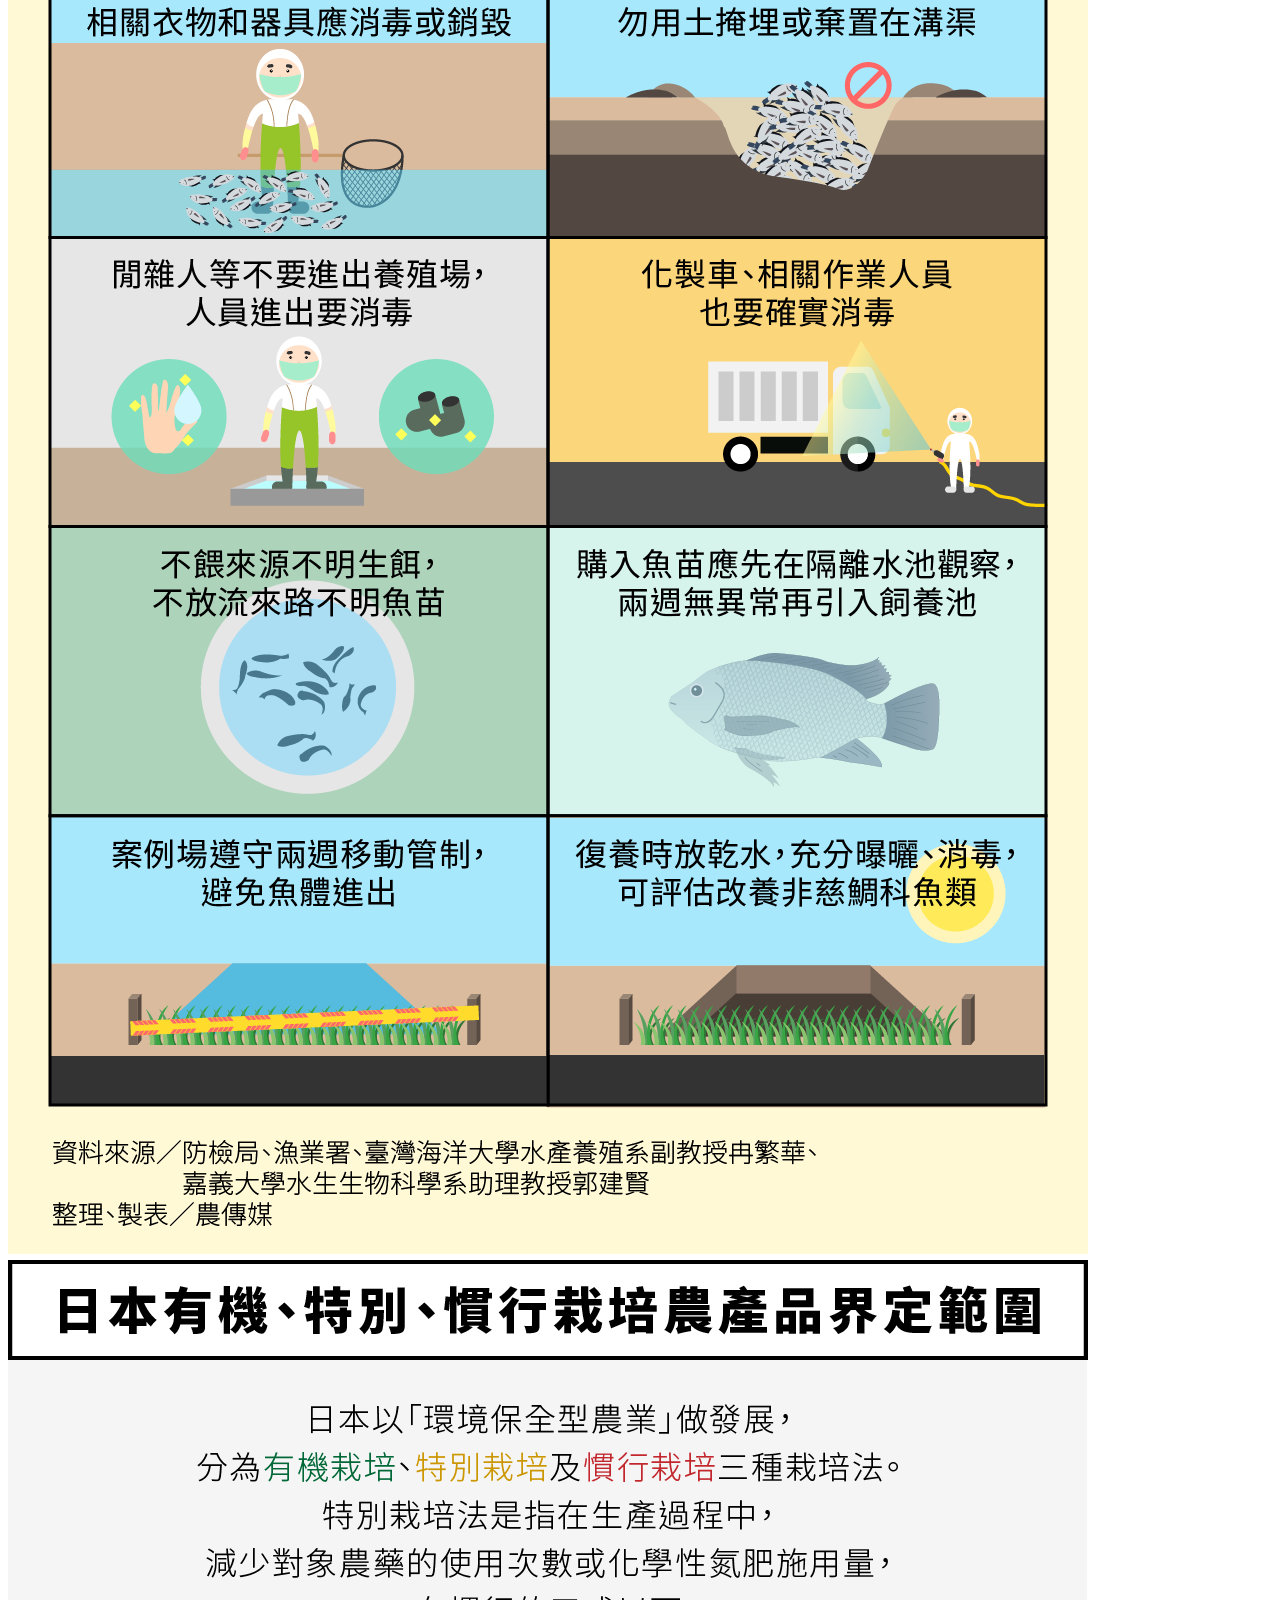
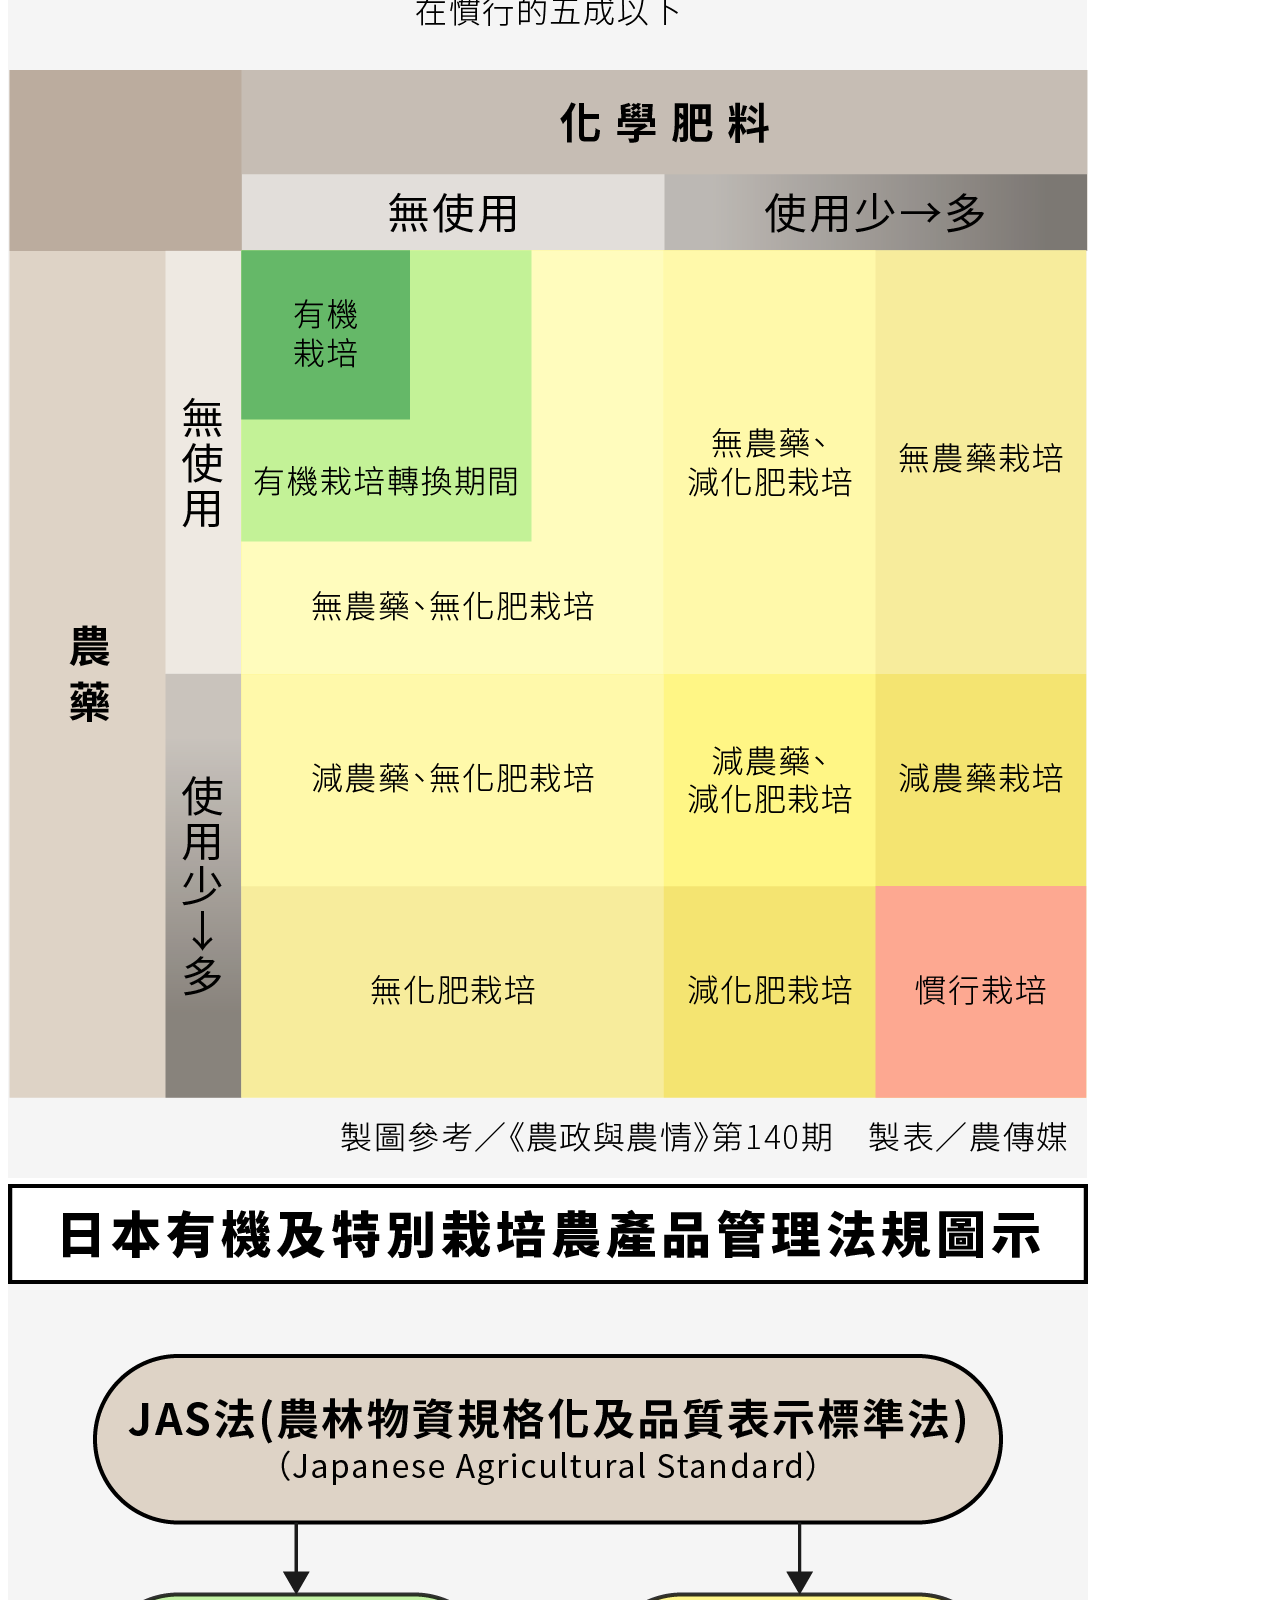
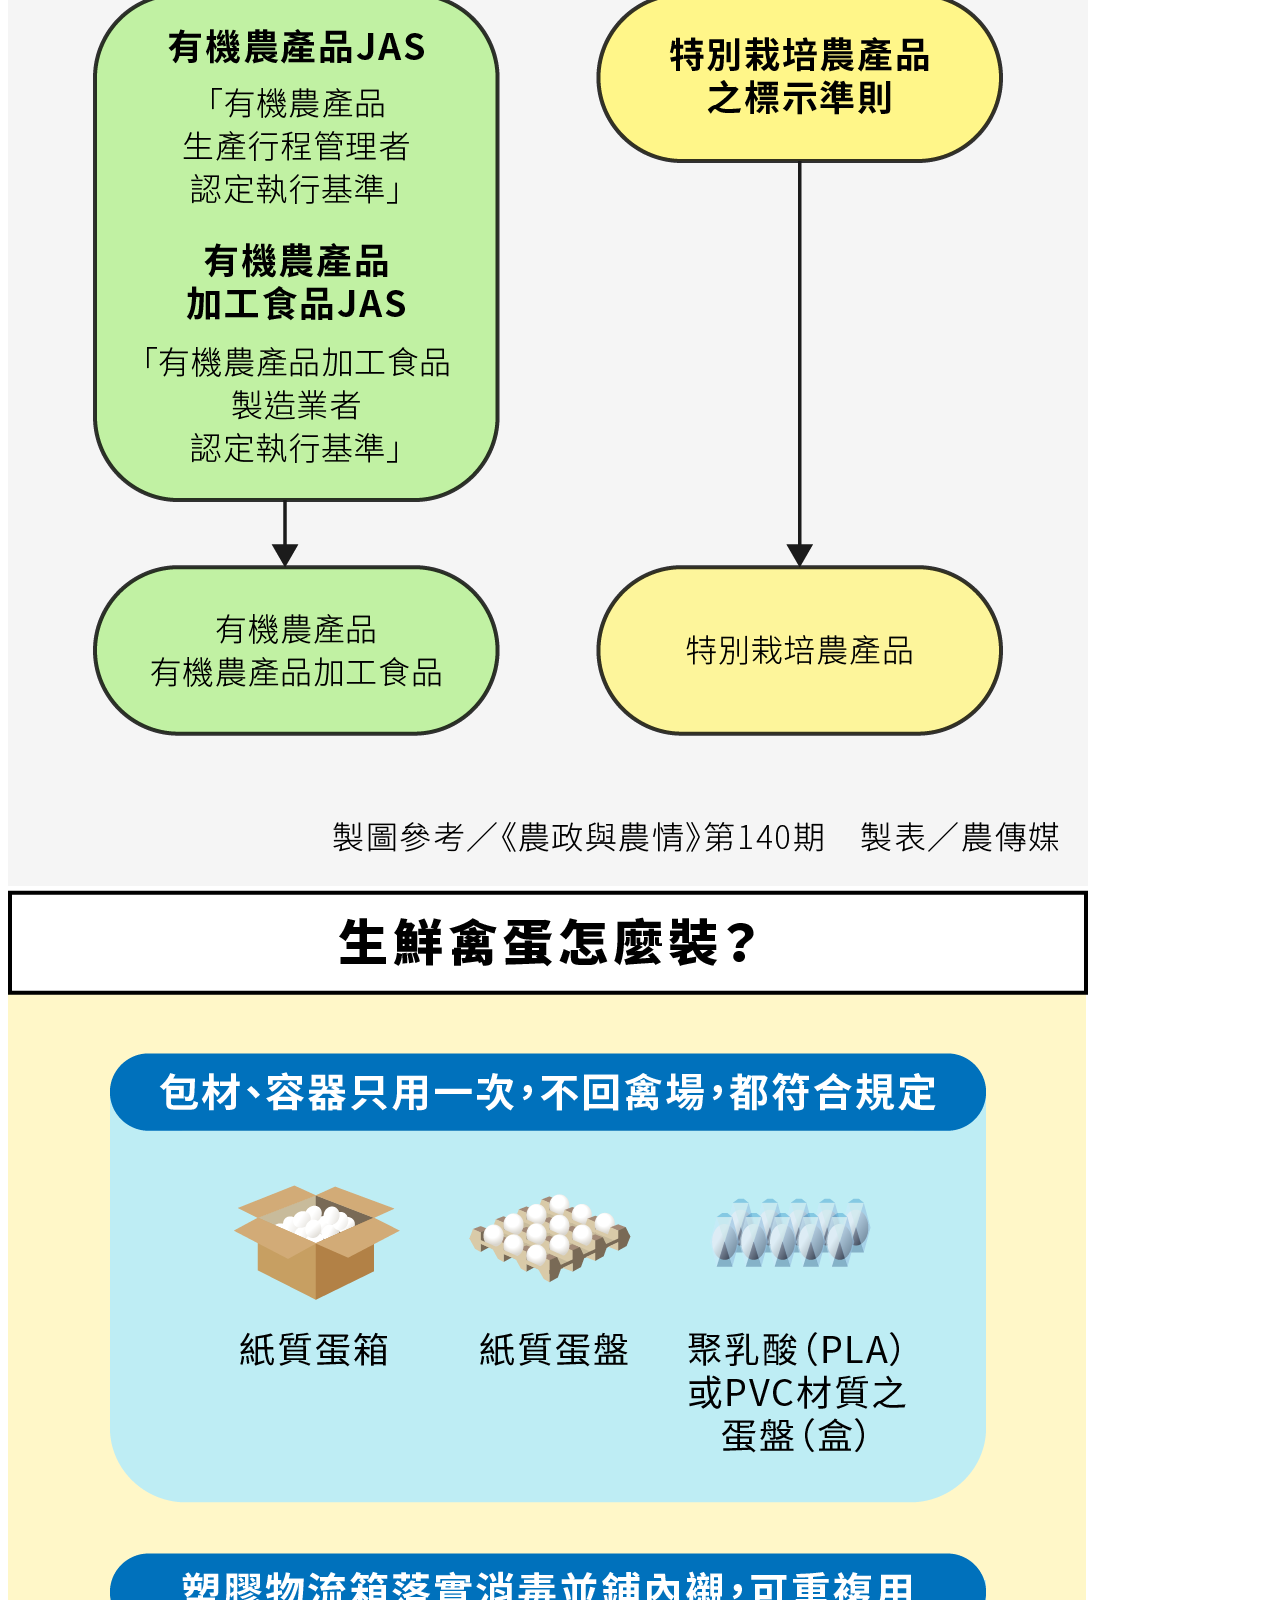
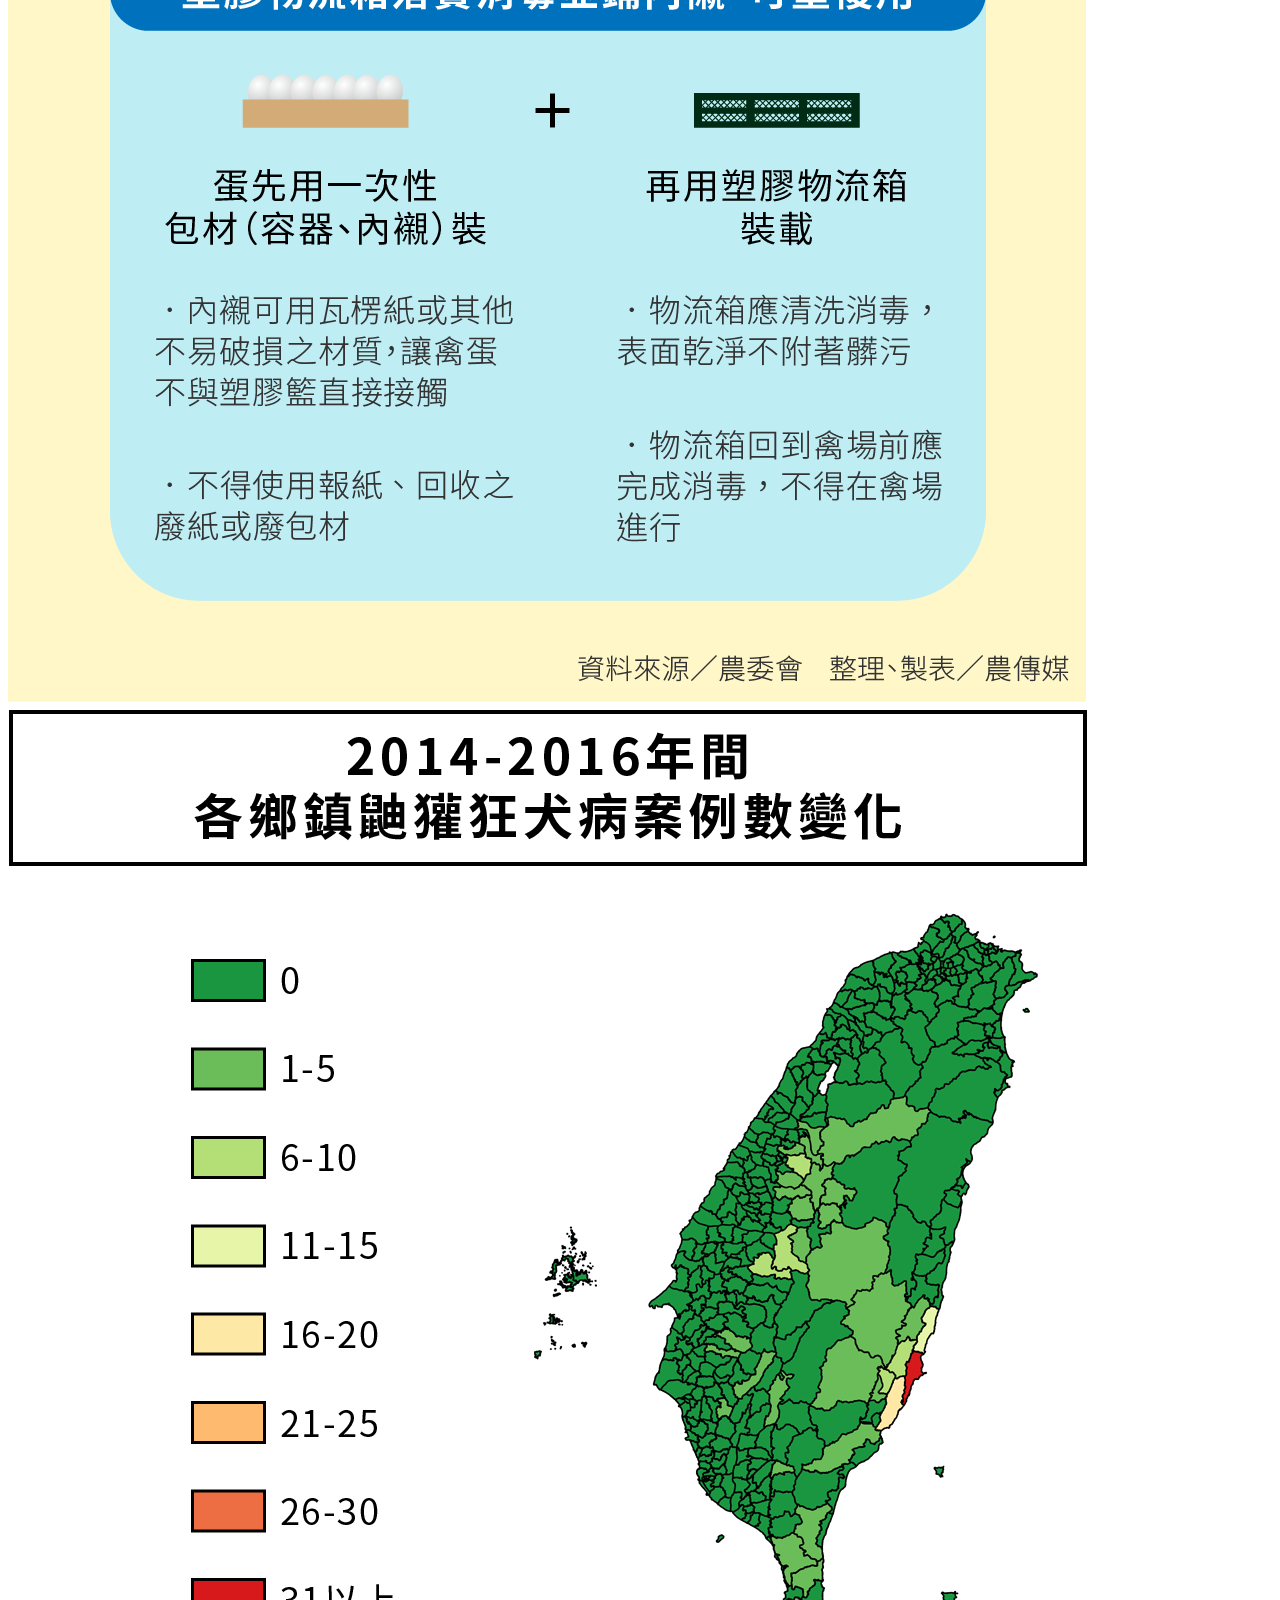
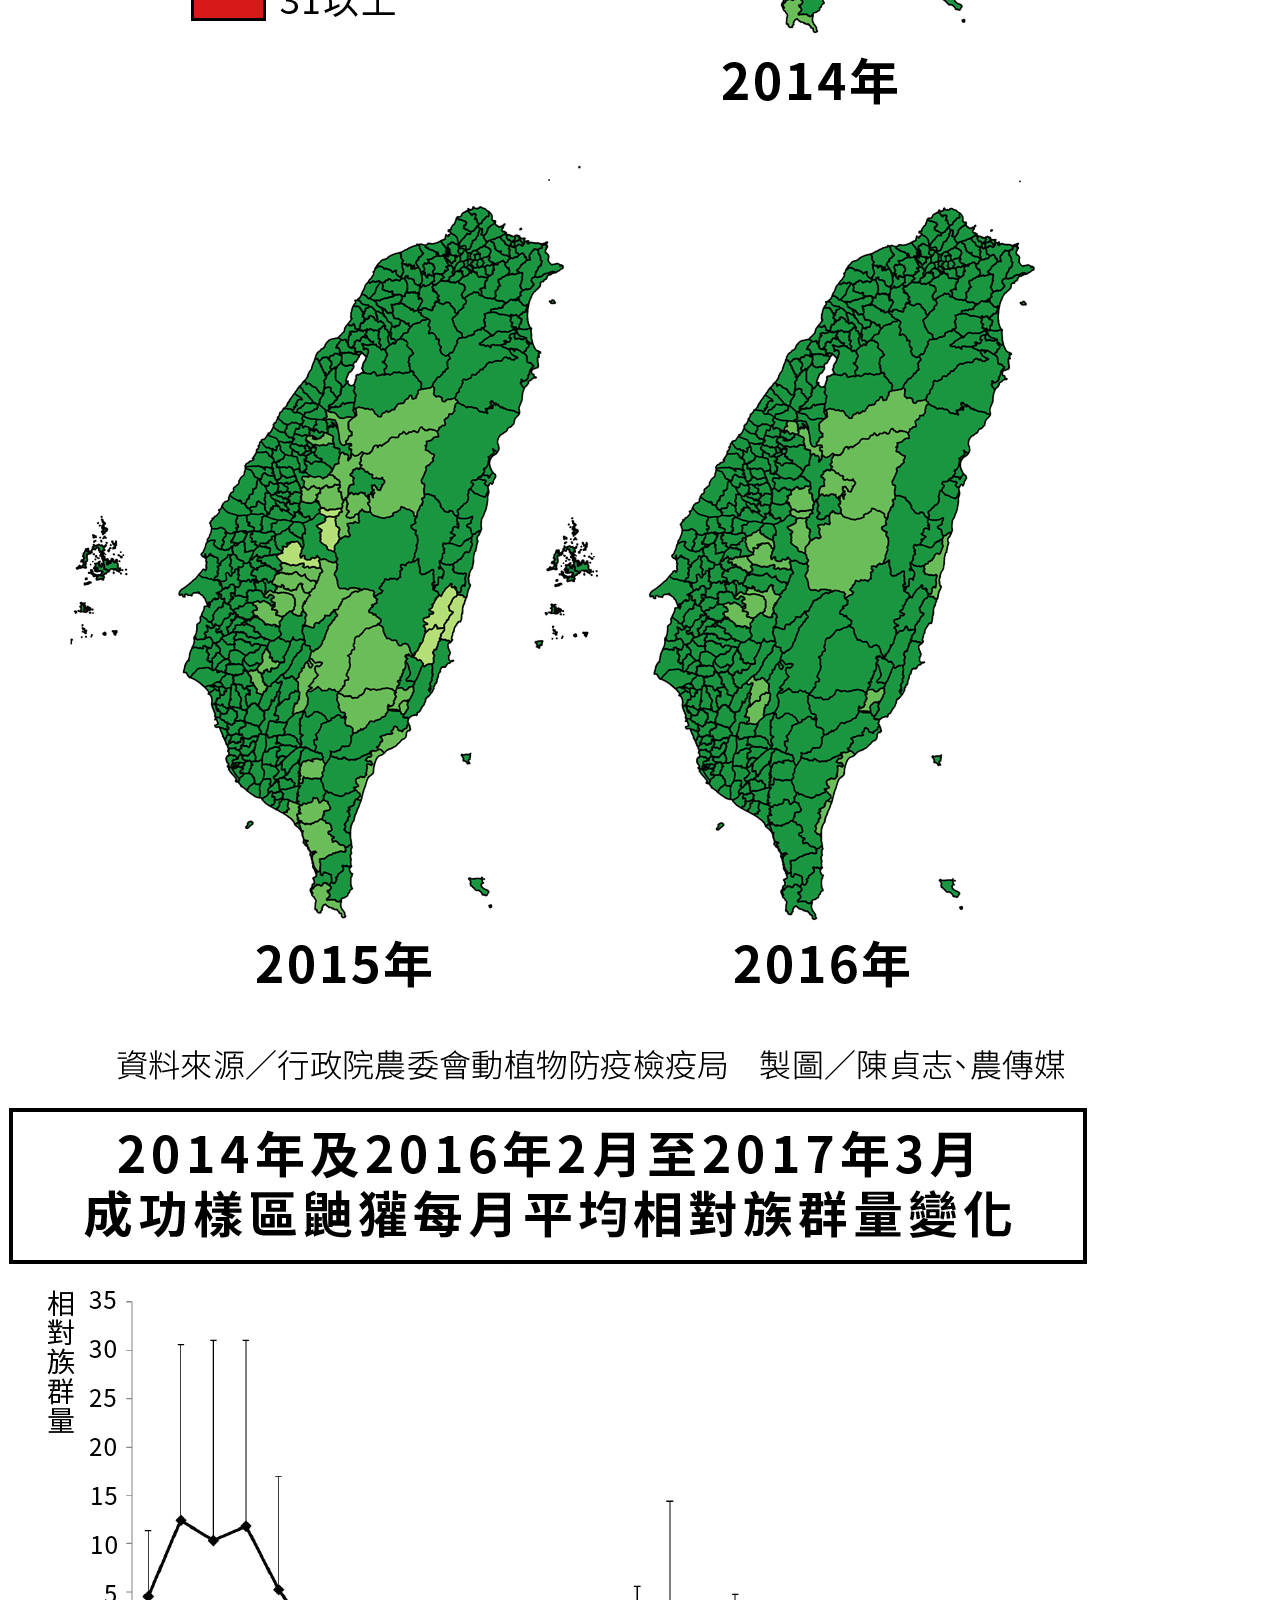
==== commit 473fb4f3: "1810" ====
--- a/agriharvest/index.html
+++ b/agriharvest/index.html
@@ -8,9 +8,8 @@
 <iframe width="995.5184606304376" height="649" seamless frameborder="0" scrolling="no" src="https://docs.google.com/a/agriharvest.tw/spreadsheets/d/1n3QANpQggfMB9q6megjWw9hw_ObgQuUfy3UedU889mM/pubchart?oid=1504598788&amp;format=interactive"></iframe>
 
 <img src="20170818farmland_1.png" title="farmland1">
-
 <img src="20170818farmland_2.png" title="farmland2">
-<img src="beanSpouts.png" title="beanSpouts">
+<img src="beanSprouts.png" title="beanSprouts">
 <img src="heatStroke.png" title="heatStroke">
 <img src="tilapiaLakeVirus.png" title="tilapiaLakeVirus">
 <img src="friendly_wang_1.png" title="friendly_wang_1">
